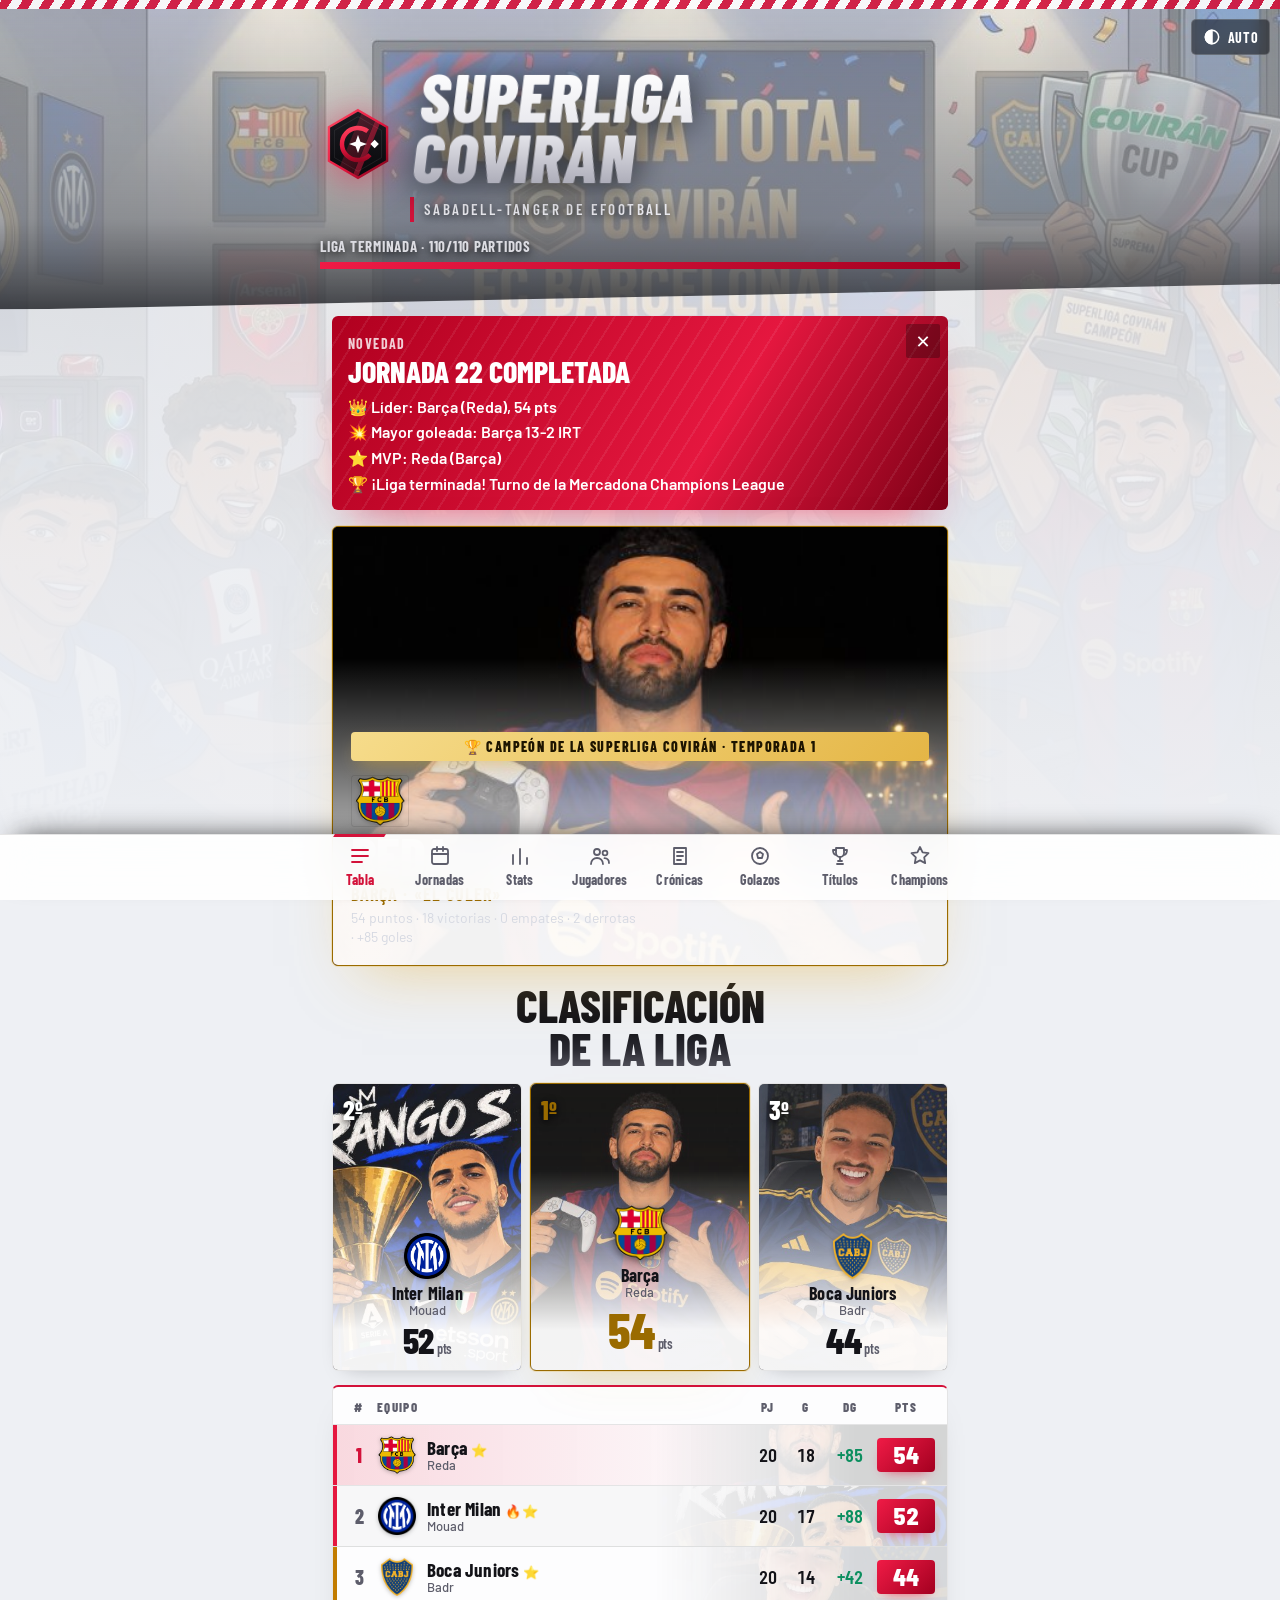
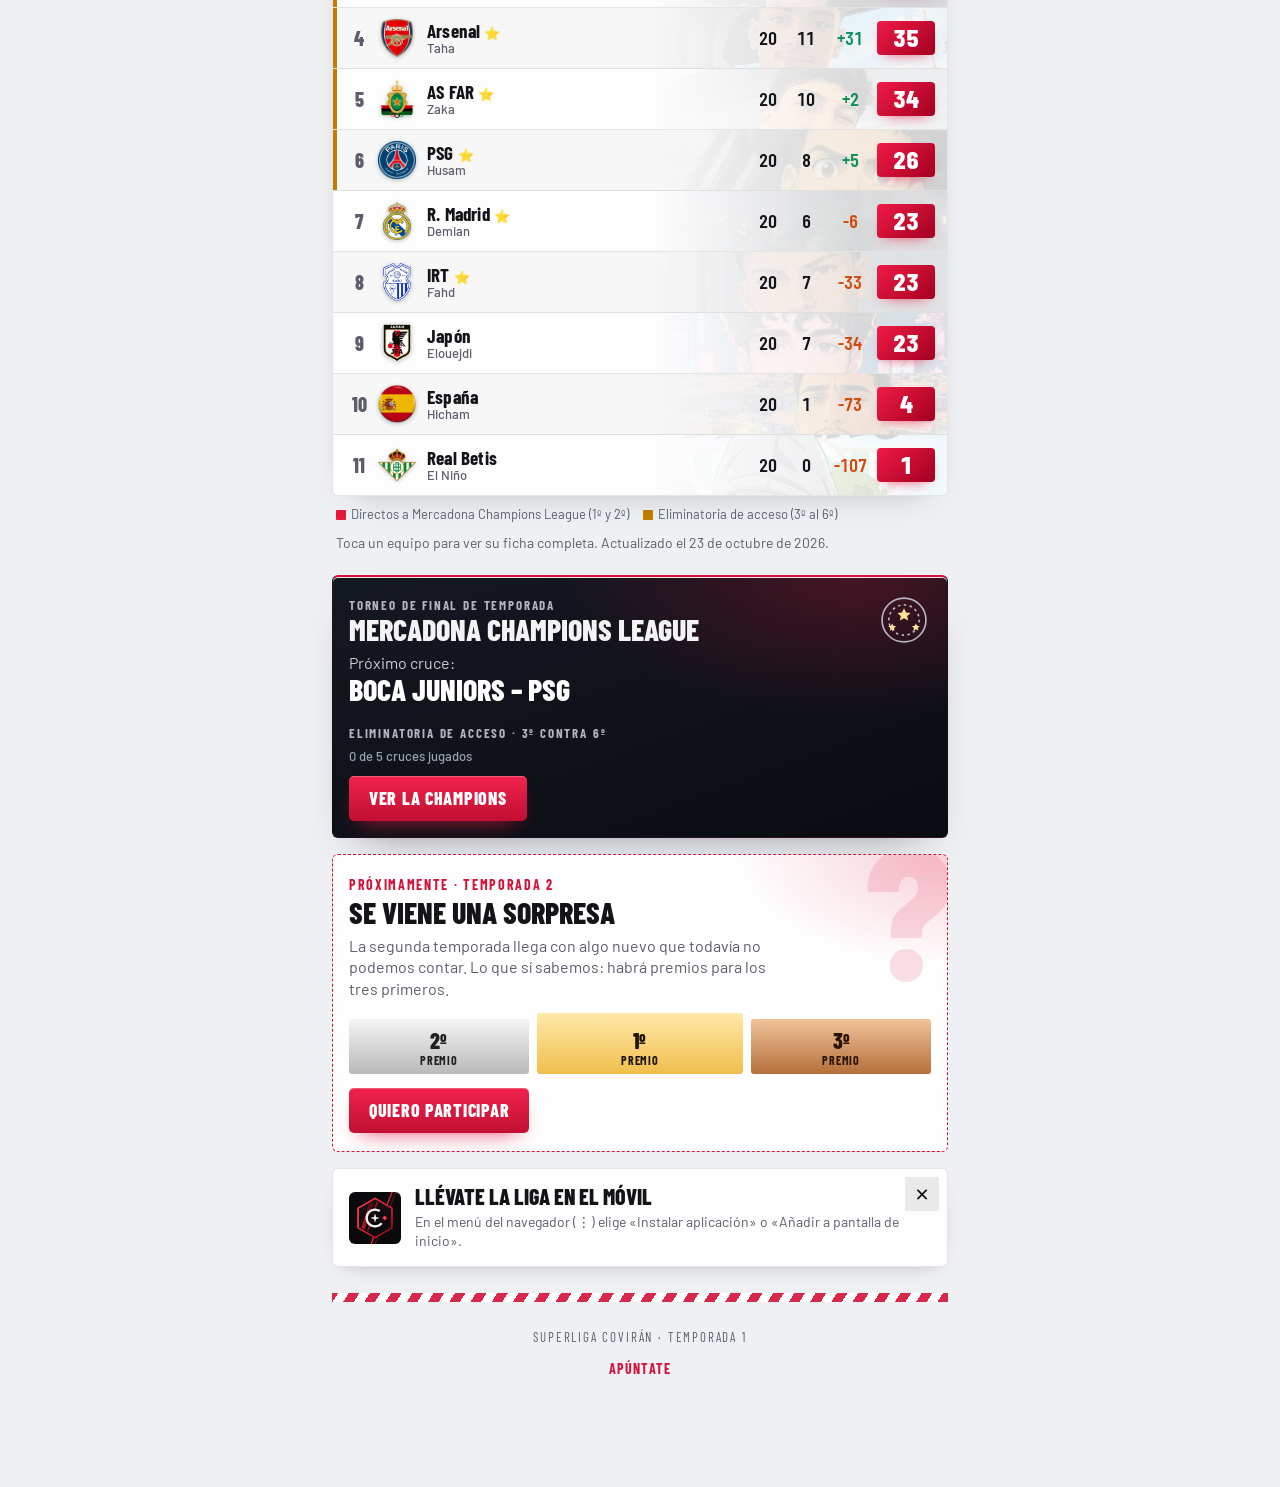
==== index.html @ 0b9c70c7 "Reda campeón de la Temporada 1 y nueva sección de la Mercadona Champions League - Tarjeta de campeón" ====
<!DOCTYPE html>
<html lang="es">
<head>
<meta charset="utf-8">
<meta name="viewport" content="width=device-width, initial-scale=1, viewport-fit=cover">
<title>Superliga Covirán · eFootball</title>
<meta name="description" content="Clasificación, jornadas, estadísticas y crónicas de la Superliga Covirán de eFootball.">
<meta property="og:type" content="website">
<meta property="og:title" content="Superliga Covirán · eFootball">
<meta property="og:description" content="Clasificación y calendario de la liga. Se actualiza tras cada jornada.">
<meta property="og:image" content="https://eldelvnoche.github.io/Coviran-SuperLeague/og.jpg">
<meta name="twitter:card" content="summary_large_image">
<meta name="theme-color" content="#07070a">
<link rel="manifest" href="manifest.json">
<meta name="mobile-web-app-capable" content="yes">
<meta name="apple-mobile-web-app-capable" content="yes">
<meta name="apple-mobile-web-app-status-bar-style" content="black-translucent">
<meta name="apple-mobile-web-app-title" content="Superliga">
<link rel="icon" type="image/png" href="favicon.png">
<link rel="apple-touch-icon" href="icon-180.png">
<link rel="preconnect" href="https://fonts.googleapis.com">
<link rel="preconnect" href="https://fonts.gstatic.com" crossorigin>
<link href="https://fonts.googleapis.com/css2?family=Barlow+Condensed:wght@500;600;700;800&family=Barlow:wght@500;600&display=swap" rel="stylesheet">
<style>
:root{color-scheme:dark light;--bg:#070a1a;--panel:#0f1433;--panel2:#161d49;--line:#252e66;--text:#f4f6ff;--mute:#98a3d4;--acc:#38e1ff;--hot:#ff5d8f;--gg:linear-gradient(135deg,#38e1ff,#6a7bff 55%,#b45cff);--h1:linear-gradient(180deg,#ffffff,#bff3ff 45%,#7aa8ff);--trophy:#ffd23f;--trophy-g:linear-gradient(135deg,#fff09a,#ffd23f 50%,#ff9d2e);--win:#3df2a8;--loss:#ff5a6e;--on-acc:#04112a;--stripe:rgba(56,225,255,.045);--glow:rgba(56,225,255,.28);--tint:rgba(56,225,255,.05);--tint2:rgba(56,225,255,.1);--ucl:#a07bff;--po:#ffb02e;--shadow:#03050f;--pat:url("data:image/svg+xml;utf8,<svg xmlns='http://www.w3.org/2000/svg' width='36' height='36'><rect width='36' height='36' fill='%23090d26'/><path d='M18 3L33 18L18 33L3 18Z' fill='none' stroke='%2338e1ff' stroke-width='2.5'/><path d='M18 11L25 18L18 25L11 18Z' fill='%23ff5d8f'/><path d='M0 0H9L0 9ZM36 0H27L36 9ZM0 36H9L0 27ZM36 36H27L36 27Z' fill='%23a07bff'/></svg>")}
@media (prefers-color-scheme:light){:root{--bg:#eef1ff;--panel:#ffffff;--panel2:#e6eaff;--line:#cbd3f5;--text:#0c1236;--mute:#5a6499;--acc:#4a3dff;--hot:#e0236a;--gg:linear-gradient(135deg,#0f8ee6,#4a3dff 60%,#8a3dff);--h1:linear-gradient(180deg,#2b3bff,#4a3dff 55%,#8a3dff);--trophy:#a86400;--trophy-g:linear-gradient(135deg,#e39a00,#b35a00);--win:#0e9f6e;--loss:#d62c4a;--on-acc:#ffffff;--stripe:rgba(74,61,255,.05);--glow:rgba(74,61,255,.22);--tint:rgba(74,61,255,.05);--tint2:rgba(74,61,255,.09);--ucl:#6a4dff;--po:#c77700;--shadow:#c3cbf0;--pat:url("data:image/svg+xml;utf8,<svg xmlns='http://www.w3.org/2000/svg' width='36' height='36'><rect width='36' height='36' fill='%23e3e8ff'/><path d='M18 3L33 18L18 33L3 18Z' fill='none' stroke='%234a3dff' stroke-width='2.5'/><path d='M18 11L25 18L18 25L11 18Z' fill='%23ff5d8f'/><path d='M0 0H9L0 9ZM36 0H27L36 9ZM0 36H9L0 27ZM36 36H27L36 27Z' fill='%2338b6ff'/></svg>")}}
*{box-sizing:border-box;-webkit-tap-highlight-color:transparent}
body{margin:0;background:var(--bg);color:var(--text);font-family:"Barlow","Segoe UI",system-ui,sans-serif;font-size:16px;line-height:1.35;background-image:repeating-linear-gradient(100deg,transparent 0 44px,var(--stripe) 44px 88px);background-attachment:fixed}
.hd,h1,h2,.nm,.pt,.n,.sb,.pn,nav button,.jt,.chips button,.ps,.pnm,.po h3,.gl h3,.rk,.big,.hdr,.jh,.vt,.sec-h,.cond{font-family:"Barlow Condensed","Arial Narrow",system-ui,sans-serif}
button{font:inherit;color:inherit}
.band{height:30px;background:var(--pat) repeat-x;background-size:30px 30px;border-bottom:2px solid var(--acc)}
.band.bt{border-bottom:0;border-top:2px solid var(--acc);margin-top:26px}
header{padding:22px 16px 18px;border-bottom:1px solid var(--line);background:radial-gradient(500px 200px at 20% 0%,var(--glow),transparent 70%)}
header>div{max-width:640px;margin:0 auto;display:flex;align-items:center;gap:14px}header>div>div{min-width:0;flex:1}
.logo{width:76px;height:76px;flex:none;filter:drop-shadow(0 6px 22px var(--glow))}
h1{margin:0;font-size:clamp(34px,11vw,68px);line-height:.88;font-weight:800;text-transform:uppercase;letter-spacing:-.005em;background:var(--h1);-webkit-background-clip:text;background-clip:text;color:transparent;display:inline-block}
header p{display:inline-block;margin:10px 0 0;background:var(--gg);color:var(--on-acc);font-weight:700;font-size:clamp(12px,3.4vw,15px);letter-spacing:.06em;text-transform:uppercase;padding:3px 10px;border-radius:8px;font-family:"Barlow Condensed",sans-serif}
.prog{max-width:640px;margin:14px auto 0;display:flex;flex-wrap:wrap;align-items:center;gap:6px 10px;font-family:"Barlow Condensed",sans-serif;font-weight:700;color:var(--mute);font-size:15px;text-transform:uppercase;letter-spacing:.05em}
.prog .bar{flex:1 1 100%;margin-top:0}
main{max-width:640px;margin:0 auto;padding:18px 12px 110px}
.vt{margin:6px 0 14px;text-align:center;font-weight:800;font-size:clamp(34px,10vw,46px);line-height:.92;text-transform:uppercase;color:var(--text)}
.vt b{display:block;background:var(--h1);-webkit-background-clip:text;background-clip:text;color:transparent;font-weight:800}
.sec-h{display:flex;align-items:center;gap:10px;margin:26px 4px 10px;font-weight:800;font-size:23px;line-height:1;text-transform:uppercase;letter-spacing:.03em}
.sec-h::after{content:"";flex:1;height:2px;border-radius:2px;background:linear-gradient(90deg,var(--acc),transparent)}
.sec-h small{color:var(--mute);font-size:14px;font-weight:600;letter-spacing:.05em}
.err{color:var(--loss);margin:0 0 12px}
.card{background:var(--panel);border:2px solid var(--acc);border-radius:18px;overflow:hidden;box-shadow:0 14px 40px -18px var(--glow)}
.card.soft{border-color:var(--line)}
.lg{width:54px;height:34px;object-fit:cover;border-radius:8px;border:2px solid var(--acc);flex:none;display:block;background:#fff}
.lg.sm{width:40px;height:26px;border-radius:6px}
.lg.xs{width:30px;height:20px;border-radius:5px;border-width:1px}
.lg.xl{width:104px;height:67px;border-radius:12px}
.nm{font-weight:700;display:block;font-size:19px;line-height:1.05}
.tt{display:block;color:var(--mute);font-size:13px;line-height:1.15;font-weight:500}
.cta{display:inline-block;border:0;border-radius:10px;padding:9px 16px;background:var(--gg);color:var(--on-acc);font-weight:800;font-family:"Barlow Condensed",sans-serif;font-size:18px;text-transform:uppercase;letter-spacing:.04em;text-decoration:none;cursor:pointer}
.x{position:absolute;top:8px;right:8px;width:34px;height:34px;border-radius:50%;border:0;background:rgba(0,0,0,.14);color:inherit;font-size:18px;line-height:1;cursor:pointer}
:focus-visible{outline:3px solid var(--acc);outline-offset:2px}
/* aviso */
.aviso{position:relative;margin:0 0 16px;padding:16px 48px 16px 16px;border-radius:18px;background:var(--gg);color:var(--on-acc);box-shadow:0 14px 40px -16px var(--glow)}
.aviso .k{font-family:"Barlow Condensed",sans-serif;font-weight:700;font-size:14px;text-transform:uppercase;letter-spacing:.1em;opacity:.8}
.aviso b{display:block;font-family:"Barlow Condensed",sans-serif;font-size:30px;font-weight:800;text-transform:uppercase;line-height:1;margin-top:2px}
.aviso ul{margin:10px 0 0;padding:0;list-style:none;font-weight:600}.aviso li{margin-top:4px}
/* próximos */
.nh{display:flex;justify-content:space-between;align-items:center;padding:11px 14px;background:var(--gg);color:var(--on-acc);font-family:"Barlow Condensed",sans-serif;font-weight:800;font-size:19px;text-transform:uppercase;letter-spacing:.04em}
.nh span{font-size:15px;opacity:.85}
.nx{display:grid;grid-template-columns:1fr 34px 1fr;align-items:center;gap:6px;padding:11px 12px;border-bottom:1px solid var(--line)}
.nx .tm{display:flex;align-items:center;gap:8px;min-width:0}.nx .tm.a{flex-direction:row-reverse;text-align:right}
.nx .nm{font-size:17px}.nx .tt{font-size:12px}
.vs{font-family:"Barlow Condensed",sans-serif;font-weight:800;color:var(--hot);font-size:18px;text-align:center;text-transform:uppercase}
.nf{padding:10px 14px;color:var(--mute);font-size:14px}.nf b{color:var(--text)}
/* podium */
.pod{display:grid;grid-template-columns:1fr 1.15fr 1fr;gap:8px;align-items:end;margin-bottom:14px}
.pc{background:var(--panel);border:2px solid var(--line);border-radius:16px;padding:12px 6px;text-align:center;display:flex;flex-direction:column;align-items:center;gap:4px;cursor:pointer}
.pc .lg{width:82px;height:53px;border-radius:10px}
.pc.p1{padding-top:18px;padding-bottom:16px;background:var(--panel2);border-color:var(--acc);box-shadow:0 10px 34px -6px var(--glow)}
.pc.p1 .lg{width:104px;height:67px;border-radius:12px}
.pn{color:var(--mute);font-weight:800;font-size:20px}
.p1 .pn{color:var(--acc)}
.pc .nm{font-size:18px}
.pc .big{font-weight:800;font-size:36px;line-height:1;color:var(--acc)}
.p1 .big{font-size:50px}
.pc .big small{font-size:14px;color:var(--mute);font-weight:600;margin-left:3px}
/* table */
.hdr,.main{display:grid;grid-template-columns:26px 1fr 28px 40px 42px;gap:4px;align-items:center;width:100%}
.hdr{padding:10px 12px;background:var(--gg);color:var(--on-acc);font-weight:800;font-size:16px;letter-spacing:.06em;text-transform:uppercase;text-align:center}
.hdr span:nth-child(2){text-align:left}
.row{border-bottom:1px solid var(--line)}
.row:nth-child(even){background:var(--tint)}
.row:last-child{border-bottom:0}
.row.q{box-shadow:inset 3px 0 0 #a07bff}
.main{background:none;border:0;color:inherit;font:inherit;text-align:left;padding:10px 12px;cursor:pointer}
.main:hover{background:var(--tint2)}
.row:first-child .main{box-shadow:inset 4px 0 0 var(--hot);background:linear-gradient(90deg,rgba(240,190,77,.14),transparent 70%)}
.ps{color:var(--mute);font-weight:800;text-align:center;font-size:20px}
.row:first-child .ps{color:var(--acc)}
.tc{display:flex;align-items:center;gap:10px;min-width:0}
.tn{min-width:0}
.ic{font-size:13px;margin-left:4px;letter-spacing:1px}
.n{text-align:center;font-weight:600;font-size:19px;font-variant-numeric:tabular-nums}
.n.pt{color:var(--acc);font-weight:800;font-size:26px}
.up{color:var(--win)}.dn{color:var(--loss)}
.st b{display:block;font-family:"Barlow Condensed",sans-serif;font-size:22px;font-weight:700;line-height:1}
.st span{color:var(--mute);font-size:12px}
.fm{display:flex;gap:4px;justify-content:center;align-items:center}
.fm i{width:10px;height:10px;border-radius:50%;background:var(--line)}
.fm i.w{background:var(--win)}.fm i.l{background:var(--loss)}.fm i.d{background:var(--mute)}
.hint{color:var(--mute);font-size:14px;margin:10px 4px 0}
.leg{display:flex;gap:14px;flex-wrap:wrap;color:var(--mute);font-size:13px;margin:10px 4px 0}.leg i{display:inline-block;width:10px;height:10px;border-radius:3px;margin-right:5px;vertical-align:-1px}
/* champions */
.ucl{margin-top:26px;border-radius:20px;overflow:hidden;color:#f6f2ff;background:radial-gradient(420px 200px at 85% 0%,rgba(160,123,255,.35),transparent 70%),linear-gradient(160deg,#1c1458,#0a0726);border:2px solid #a07bff;box-shadow:0 18px 44px -20px rgba(160,123,255,.6)}
.ucl .uh{padding:16px 16px 6px;position:relative}
.ucl .uh span{font-family:"Barlow Condensed",sans-serif;font-weight:700;font-size:14px;letter-spacing:.14em;text-transform:uppercase;color:#cdbcff}
.ucl .uh b{display:block;font-family:"Barlow Condensed",sans-serif;font-weight:800;font-size:clamp(28px,8.4vw,38px);line-height:.95;text-transform:uppercase}
.ucl .uh p{margin:8px 0 0;color:#d9cdff;font-size:14px}
.ucl .stars{position:absolute;right:14px;top:14px;width:56px;height:56px;opacity:.9}
.br{padding:10px 14px 16px;display:grid;gap:8px}
.bl{font-family:"Barlow Condensed",sans-serif;font-weight:700;font-size:13px;letter-spacing:.12em;text-transform:uppercase;color:#cdbcff;margin:4px 2px -2px}
.bm{display:grid;grid-template-columns:1fr 56px 1fr;align-items:center;gap:6px;background:rgba(255,255,255,.07);border:1px solid rgba(205,188,255,.18);border-radius:12px;padding:8px 10px}
.bm .t{display:flex;align-items:center;gap:7px;min-width:0;font-weight:700;font-family:"Barlow Condensed",sans-serif;font-size:17px;line-height:1.05}
.bm .t.a{flex-direction:row-reverse;text-align:right}
.bm .t em{font-style:normal;color:#cdbcff;font-size:13px;display:block;font-weight:600}
.bm .t.lose{opacity:.5}
.bm .g{text-align:center;font-family:"Barlow Condensed",sans-serif;font-weight:800;font-size:22px;color:#fff}
.bm .g small{display:block;font-size:11px;color:#cdbcff;font-weight:600}
.bm .lg{border-color:#cdbcff;width:38px;height:25px;border-radius:6px}
.tbd{width:38px;height:25px;border-radius:6px;border:1px dashed #cdbcff;display:flex;align-items:center;justify-content:center;font-size:13px;color:#cdbcff;flex:none}
.champ{margin:2px 0 0;padding:12px;border-radius:12px;background:var(--trophy-g);color:#1d1400;display:flex;align-items:center;gap:10px;font-family:"Barlow Condensed",sans-serif;font-weight:800;font-size:20px;text-transform:uppercase}
/* temporada 2 */
.s2{position:relative;overflow:hidden;margin-top:16px;padding:18px 16px;border:2px dashed var(--acc);border-radius:20px;background:radial-gradient(300px 160px at 100% 0%,var(--glow),transparent 70%),var(--panel)}
.s2 .q{position:absolute;right:-6px;top:-44px;font-family:"Barlow Condensed",sans-serif;font-size:190px;font-weight:800;line-height:1;color:var(--acc);opacity:.13;pointer-events:none}
.s2 .k{font-family:"Barlow Condensed",sans-serif;font-weight:700;color:var(--hot);font-size:14px;letter-spacing:.12em;text-transform:uppercase}
.s2 b{display:block;font-family:"Barlow Condensed",sans-serif;font-weight:800;font-size:30px;line-height:1;text-transform:uppercase;margin-top:2px}
.s2 p{margin:8px 0 0;color:var(--mute);max-width:440px}
.prz{display:grid;grid-template-columns:1fr 1.15fr 1fr;gap:8px;margin-top:14px;align-items:end}
.prz span{text-align:center;border-radius:12px;padding:10px 4px 8px;font-family:"Barlow Condensed",sans-serif;font-weight:800;font-size:22px;line-height:1}
.prz small{display:block;font-size:12px;font-weight:700;letter-spacing:.06em;text-transform:uppercase;margin-top:3px}
.m1{background:linear-gradient(#ffe9a8,#f0be4d);color:#1d1400;padding-top:16px!important}.m2{background:linear-gradient(#f4f4f4,#b9b9b9);color:#202020}.m3{background:linear-gradient(#f2c29a,#b4703a);color:#2a1300}
/* install */
.ins{position:relative;margin-top:16px;padding:16px 48px 16px 16px;border:2px solid var(--line);border-radius:18px;background:var(--panel);display:flex;gap:14px;align-items:center}
.ins img{width:52px;height:52px;border-radius:14px;flex:none;background:#070a1a}
.ins b{display:block;font-family:"Barlow Condensed",sans-serif;font-size:22px;font-weight:800;text-transform:uppercase;line-height:1}
.ins p{margin:6px 0 0;color:var(--mute);font-size:14px}
.ins .cta{margin-top:10px;font-size:16px;padding:7px 14px}
/* calendar */
.chips{display:flex;gap:6px;overflow-x:auto;padding:2px 0 12px;scrollbar-width:none}
.chips::-webkit-scrollbar{display:none}
.chips button{flex:0 0 auto;min-width:46px;background:var(--panel);color:var(--text);border:2px solid var(--line);border-radius:12px;padding:7px 10px;font-weight:800;font-size:20px;cursor:pointer;position:relative}
.chips button[aria-pressed="true"]{background:var(--gg);color:var(--on-acc);border-color:var(--acc)}
.chips button.done::after{content:"";position:absolute;top:5px;right:5px;width:6px;height:6px;border-radius:50%;background:var(--win)}
.chips.sm button{font-size:16px;padding:6px 11px;min-width:0;white-space:nowrap}
.lead{display:flex;justify-content:space-between;align-items:baseline;margin:2px 4px 10px}
.jt{font-size:32px;font-weight:800;line-height:1;text-transform:uppercase}
.lead span{color:var(--hot);font-weight:700;font-family:"Barlow Condensed",sans-serif;font-size:18px;text-transform:uppercase;letter-spacing:.06em}.lead .jt{color:var(--text);font-size:32px;letter-spacing:0}
.mc{display:grid;grid-template-columns:1fr 92px 1fr;gap:6px;align-items:center;padding:14px 10px;border:0;border-bottom:1px solid var(--line);width:100%;background:none;text-align:center}
button.mc{cursor:pointer}button.mc:hover{background:var(--tint2)}
.mc:nth-child(even){background:var(--tint)}
.mc .tm{display:flex;flex-direction:column;align-items:center;gap:3px;text-align:center}
.mc .lg{width:80px;height:52px;border-radius:10px}
.sb{display:flex;flex-direction:column;align-items:center;gap:4px}
.sb .sc{display:flex;justify-content:center;align-items:center;gap:6px;font-size:40px;font-weight:800;color:var(--acc);line-height:1}
.sb i{font-style:normal;color:var(--mute);font-size:26px}
.sb em{font-style:normal;color:var(--mute);font-size:22px;font-weight:700;text-transform:uppercase}
.sb small{font-size:12px;font-weight:700;letter-spacing:.06em;text-transform:uppercase;color:var(--hot)}
.mc.w1 .tm.a,.mc.w2 .tm.h{opacity:.55}
.rest{padding:12px 14px;color:var(--mute)}
.rest b{color:var(--text)}
.mvp{padding:12px 14px;background:var(--panel2);border-top:1px solid var(--line);display:flex;align-items:center;gap:10px}
.mvp b{font-family:"Barlow Condensed",sans-serif;font-size:18px}
.empty{padding:18px 14px;color:var(--mute)}
/* stats */
.rec{display:grid;grid-template-columns:1fr 1fr;gap:8px}
.rc{background:var(--panel);border:2px solid var(--line);border-radius:14px;padding:12px;min-width:0}
.rc>span{display:block;color:var(--mute);font-size:13px;text-transform:uppercase;letter-spacing:.06em;font-family:"Barlow Condensed",sans-serif;font-weight:700}
.rc>b{display:block;font-family:"Barlow Condensed",sans-serif;font-size:32px;color:var(--acc);line-height:1.05;font-weight:800}
.rc>i{font-style:normal;display:flex;align-items:center;gap:6px;margin-top:6px;font-size:14px;line-height:1.15}
.rc.wide{grid-column:1/-1}
.it{display:grid;grid-template-columns:22px 40px minmax(0,1fr) 62px;gap:8px;align-items:center;padding:9px 12px;border-bottom:1px solid var(--line);width:100%;background:none;border-left:0;border-right:0;border-top:0;text-align:left;cursor:pointer}
.it:last-child{border-bottom:0}
.it .ps{font-size:18px}
.it .nm{font-size:17px;white-space:nowrap;overflow:hidden;text-overflow:ellipsis}
.it .v{font-family:"Barlow Condensed",sans-serif;font-weight:800;font-size:22px;color:var(--acc);text-align:right}
.bar{height:7px;border-radius:5px;background:var(--line);overflow:hidden;margin-top:4px}.bar i{display:block;height:100%;background:var(--gg);border-radius:5px}
.bgs{display:grid;grid-template-columns:1fr 1fr;gap:8px}
.bc{background:var(--panel);border:2px solid var(--line);border-radius:14px;padding:12px;display:flex;flex-direction:column;gap:6px}
.bc .e{font-size:28px;line-height:1}
.bc b{font-family:"Barlow Condensed",sans-serif;font-size:21px;font-weight:800;text-transform:uppercase;line-height:1}
.bc p{margin:0;color:var(--mute);font-size:13px}
.who{display:flex;flex-wrap:wrap;gap:6px}
.who button{display:flex;align-items:center;gap:6px;border:0;background:none;padding:0;cursor:pointer;font-weight:600;font-size:14px}
.bdg{display:inline-flex;align-items:center;gap:5px;padding:4px 10px;border-radius:999px;border:1px solid var(--acc);background:var(--panel2);font-size:13px;font-weight:600;margin:6px 6px 0 0;white-space:nowrap}
.note{color:var(--mute);font-size:13px;margin:8px 4px 0}
/* players and posts */
.pj{padding:16px 14px;border-bottom:1px solid var(--line)}.pj:last-child{border-bottom:0}
.pjh{display:flex;align-items:center;gap:14px}
.av{width:76px;height:76px;border-radius:50%;object-fit:cover;object-position:center 22%;border:3px solid var(--acc);flex:none;display:block;background:var(--panel2)}
.avc{display:flex;align-items:center;justify-content:center}
.pi{min-width:0;flex:1}
.pnm{display:block;font-weight:800;font-size:32px;line-height:1;text-transform:uppercase}
.pi .tc{margin-top:6px}
.rk{font-weight:800;font-size:24px;color:var(--on-acc);background:var(--gg);border-radius:10px;padding:1px 12px}
.bio{margin:12px 0 0}.bio.no{color:var(--mute)}
.sg{display:grid;grid-template-columns:repeat(6,1fr);gap:4px;margin-top:14px;text-align:center}
.sg.s7{grid-template-columns:repeat(7,1fr)}
.pj .fm{justify-content:flex-start;margin-top:12px}
.lnk{display:inline-block;margin-top:12px;background:none;border:2px solid var(--acc);border-radius:10px;padding:6px 12px;color:var(--acc);font-family:"Barlow Condensed",sans-serif;font-weight:800;font-size:16px;text-transform:uppercase;letter-spacing:.04em;cursor:pointer;text-decoration:none}
.po,.gl{padding:16px 14px;border-bottom:1px solid var(--line)}.po:last-child,.gl:last-child{border-bottom:0}
.po .mt,.gl .mt{color:var(--hot);font-weight:700;font-size:15px;text-transform:uppercase;letter-spacing:.06em;font-family:"Barlow Condensed",sans-serif}
.po h3,.gl h3{margin:4px 0 8px;font-size:32px;line-height:1;font-weight:800;text-transform:uppercase}
.pf{display:block;width:100%;height:auto;max-height:520px;object-fit:contain;background:var(--panel2);border-radius:12px;border:2px solid var(--line);margin:0 0 12px}
.po p{margin:0 0 10px}.po p:last-child{margin:0}
.gl .by{display:flex;align-items:center;gap:8px;font-weight:600}
.gl video,.gl iframe{display:block;width:100%;aspect-ratio:16/9;border:0;border-radius:12px;background:#000;margin-top:12px}
.gl p{margin:10px 0 0}
.gempty{padding:22px 16px;text-align:center;color:var(--mute)}
.gempty b{display:block;font-family:"Barlow Condensed",sans-serif;font-size:26px;color:var(--text);text-transform:uppercase;margin-bottom:4px}
.ft{text-align:center;color:var(--mute);font-size:13px;letter-spacing:.14em;text-transform:uppercase;font-family:"Barlow Condensed",sans-serif;padding:14px 0 0}
/* sheet */
dialog.sh{border:0;padding:0;margin:auto auto 0;width:100%;max-width:640px;max-height:92vh;max-height:92dvh;overflow:auto;background:var(--bg);color:var(--text);border-radius:22px 22px 0 0;border-top:3px solid var(--acc);box-shadow:0 -20px 60px rgba(0,0,0,.5);overscroll-behavior:contain}
dialog.sh::backdrop{background:rgba(0,0,0,.62)}
@media (min-width:700px){dialog.sh{margin:auto;border-radius:22px;border:2px solid var(--acc)}}
.shb{padding:14px 14px calc(28px + env(safe-area-inset-bottom,0px))}
.shbar{position:sticky;top:0;z-index:2;display:flex;justify-content:space-between;align-items:center;padding:10px 12px;background:var(--bg);border-bottom:1px solid var(--line)}
.shbar button{border:0;background:var(--panel2);border-radius:10px;padding:6px 12px;font-weight:700;cursor:pointer;font-family:"Barlow Condensed",sans-serif;font-size:17px;text-transform:uppercase}
.shbar button[hidden]{display:none}
.fh{display:flex;align-items:center;gap:14px;padding:6px 2px 4px}
.fh .pi{flex:1}
.fbox{background:var(--panel);border:2px solid var(--line);border-radius:14px;padding:12px;margin-top:12px}
.fbox h4{margin:0 0 8px;font-family:"Barlow Condensed",sans-serif;font-size:19px;font-weight:800;text-transform:uppercase;letter-spacing:.03em;color:var(--acc)}
.fbox .sg{margin-top:0}
.hl{display:grid;grid-template-columns:30px minmax(0,1fr) 54px 24px;gap:8px;align-items:center;padding:8px 2px;border-bottom:1px solid var(--line);width:100%;background:none;border-left:0;border-right:0;border-top:0;text-align:left}
button.hl{cursor:pointer}
.hl:last-child{border-bottom:0}
.hl .j{font-family:"Barlow Condensed",sans-serif;font-weight:700;color:var(--mute);font-size:15px}
.hl .o{display:flex;align-items:center;gap:8px;min-width:0}.hl .o span{white-space:nowrap;overflow:hidden;text-overflow:ellipsis}
.hl .s{font-family:"Barlow Condensed",sans-serif;font-weight:800;font-size:21px;text-align:center}
.wl{width:22px;height:22px;border-radius:6px;font-size:12px;font-weight:800;display:flex;align-items:center;justify-content:center;color:#04112a;font-family:"Barlow Condensed",sans-serif}
.wl.w{background:var(--win)}.wl.l{background:var(--loss)}.wl.d{background:var(--mute)}.wl.p{background:var(--line);color:var(--mute)}
.h2{display:grid;grid-template-columns:minmax(0,1fr) auto;gap:8px;align-items:center;padding:8px 2px;border-bottom:1px solid var(--line)}
.h2:last-child{border-bottom:0}
.h2 .o{display:flex;align-items:center;gap:8px;min-width:0}
.h2 .r{display:flex;gap:6px;font-family:"Barlow Condensed",sans-serif;font-weight:700;font-size:16px}
.h2 .r span{background:var(--panel2);border-radius:8px;padding:2px 8px;white-space:nowrap}
.h2 .r span.w{color:var(--win)}.h2 .r span.l{color:var(--loss)}.h2 .r span.p{color:var(--mute)}
.av2{display:grid;grid-template-columns:repeat(4,1fr);gap:6px;text-align:center}
.mh{display:grid;grid-template-columns:1fr auto 1fr;align-items:center;gap:8px;text-align:center;padding:4px 0 10px}
.mh .tm{display:flex;flex-direction:column;align-items:center;gap:4px;cursor:pointer;background:none;border:0;padding:0}
.mh .sc{font-family:"Barlow Condensed",sans-serif;font-weight:800;font-size:54px;line-height:1;color:var(--acc)}
.mh .sc i{font-style:normal;color:var(--mute);font-size:34px;margin:0 4px}
.mj{text-align:center;font-family:"Barlow Condensed",sans-serif;font-weight:700;color:var(--hot);letter-spacing:.08em;text-transform:uppercase;font-size:15px}
.ms{padding:9px 2px;border-bottom:1px solid var(--line)}
.ms:last-child{border-bottom:0}
.ms .l3{display:grid;grid-template-columns:64px 1fr 64px;text-align:center;align-items:center;font-family:"Barlow Condensed",sans-serif;font-size:22px;font-weight:700;line-height:1}
.ms .l3 span{color:var(--mute);font-size:15px;text-transform:uppercase;letter-spacing:.05em;font-weight:600}
.ms .l3 b.hi{color:var(--acc)}
.sbar{display:grid;grid-template-columns:1fr 1fr;gap:4px;margin-top:6px}
.sbar div{height:6px;border-radius:4px;background:var(--panel2);display:flex;overflow:hidden}
.sbar div:first-child{justify-content:flex-end}
.sbar i{display:block;height:100%;background:var(--line);border-radius:4px}
.sbar i.on{background:var(--gg)}
/* nav */
nav{position:fixed;left:0;right:0;bottom:0;z-index:5;display:flex;justify-content:center;background:var(--panel);border-top:2px solid var(--acc);padding-bottom:env(safe-area-inset-bottom,0px)}
nav div{display:flex;width:100%;max-width:640px}
nav button{flex:1;min-width:0;white-space:nowrap;background:none;border:0;color:var(--mute);padding:9px 1px 10px;cursor:pointer;display:flex;flex-direction:column;align-items:center;gap:3px;font-weight:700;font-size:14px;letter-spacing:.02em;position:relative}
@media (max-width:440px){nav button{font-size:12.5px;gap:2px}}
nav svg{width:24px;height:24px;stroke:currentColor;fill:none;stroke-width:1.8;stroke-linecap:round;stroke-linejoin:round}
nav button[aria-selected="true"]{color:var(--acc)}
nav button[aria-selected="true"]::before{content:"";position:absolute;top:-2px;left:22%;right:22%;height:3px;border-radius:0 0 3px 3px;background:var(--gg)}
@media (min-width:480px){.hdr,.main{grid-template-columns:26px 1fr 30px 44px 46px}}
@media (max-width:370px){.rec,.bgs{grid-template-columns:1fr}.mc .lg{width:64px;height:42px}}
@media (prefers-reduced-motion:no-preference){.pod,.aviso{animation:up .5s ease both}@keyframes up{from{opacity:0;transform:translateY(10px)}to{opacity:1;transform:none}}}

/* ===== estilo v2: fondo con foto, cristal y tabla destacada ===== */
:root{--glass:rgba(10,14,40,.78)}
@media (prefers-color-scheme:light){:root{--glass:rgba(255,255,255,.86)}}
body::before{content:"";position:fixed;inset:0;z-index:-1;background:linear-gradient(rgba(7,10,26,.82),rgba(7,10,26,.94)),url(fondo.jpg) center 30%/cover no-repeat}
@media (prefers-color-scheme:light){body::before{background:linear-gradient(rgba(238,241,255,.90),rgba(238,241,255,.96)),url(fondo.jpg) center 30%/cover no-repeat}}
header{padding:150px 16px 18px;background:linear-gradient(180deg,rgba(7,10,26,.1) 0%,rgba(7,10,26,.5) 55%,rgba(7,10,26,.97) 100%),url(fondo.jpg) center 22%/cover no-repeat;border-bottom:2px solid var(--acc)}
header h1{background:linear-gradient(180deg,#ffffff,#bff3ff 45%,#5fc8ff);-webkit-background-clip:text;background-clip:text;color:transparent;filter:drop-shadow(0 3px 14px rgba(0,0,0,.6))}
header .prog{color:#dfe6ff}
.card,.pc,.rc,.bc,.ins,.fbox{background:var(--glass);-webkit-backdrop-filter:blur(10px);backdrop-filter:blur(10px)}
.pc.p1{background:linear-gradient(180deg,rgba(255,210,63,.16),var(--glass))}
.hdr,.main{grid-template-columns:24px 1fr 26px 26px 38px 48px}
.hdr{background:none;color:var(--mute);font-size:13px;letter-spacing:.1em;padding:12px 12px 8px;border-bottom:1px solid var(--line)}
.n.pt{background:var(--gg);color:var(--on-acc);border-radius:9px;padding:3px 0;font-size:25px;line-height:1.1}
.main .lg{width:46px;height:30px;border-radius:7px}
.row:nth-child(even){background:var(--tint)}
@media (min-width:480px){.hdr,.main{grid-template-columns:28px 1fr 34px 34px 46px 58px}}
@media (max-width:370px){.hdr,.main{grid-template-columns:20px 1fr 22px 22px 34px 42px}.main .lg{width:38px;height:25px}}

/* ===== estilo v3: noche de estadio con los colores de los dibujos ===== */
:root{--ucl-t:#cdbcff}
.card{border:2px solid var(--acc);box-shadow:0 5px 0 var(--shadow),0 20px 44px -22px var(--glow)}
.card.soft{border-color:var(--line);box-shadow:0 4px 0 var(--shadow)}
.rc,.bc,.fbox,.pc,.ins{box-shadow:0 3px 0 var(--shadow)}
nav{background:var(--glass);-webkit-backdrop-filter:blur(14px);backdrop-filter:blur(14px)}
.chips button[aria-pressed="true"],.cta{box-shadow:0 3px 0 var(--shadow)}
.row.q{box-shadow:inset 4px 0 0 var(--ucl)}
.row.qp{box-shadow:inset 4px 0 0 var(--po)}
.row:first-child .main{box-shadow:none;background:linear-gradient(90deg,var(--tint2),transparent 70%)}
.row:first-child .ps{color:var(--trophy)}
.pc.p1{border-color:var(--trophy);box-shadow:0 10px 34px -8px rgba(255,210,63,.32),0 4px 0 var(--shadow)}
.p1 .pn,.pc.p1 .big{color:var(--trophy)}
.n.pt{box-shadow:0 2px 0 var(--shadow)}
.leg{gap:6px 14px}
/* champions */
.ucl{border-color:var(--ucl);box-shadow:0 5px 0 var(--shadow),0 18px 44px -20px rgba(160,123,255,.65)}
.ucl .uh p{line-height:1.3}
.bl{margin-top:8px}
.dq{display:grid;grid-template-columns:1fr 1fr;gap:8px}
.dq button{display:flex;align-items:center;gap:8px;min-width:0;text-align:left;cursor:pointer;background:rgba(255,255,255,.07);border:1px solid rgba(205,188,255,.2);border-radius:12px;padding:8px 10px;color:inherit;font-family:"Barlow Condensed",sans-serif;font-weight:700;font-size:17px;line-height:1.05}
.dq button .lg{width:38px;height:25px;border-radius:6px;border-color:#cdbcff}
.dq em{font-style:normal;color:#cdbcff;font-size:13px;display:block;font-weight:600}
/* premio condis */
.cd{border-radius:20px;overflow:hidden;margin:0 0 16px;border:2px solid var(--trophy);background:radial-gradient(380px 180px at 90% 0%,rgba(255,210,63,.22),transparent 70%),var(--glass);-webkit-backdrop-filter:blur(10px);backdrop-filter:blur(10px);box-shadow:0 5px 0 var(--shadow),0 18px 44px -22px rgba(255,210,63,.5)}
.cdh{position:relative;padding:16px 84px 12px 16px}
.cdh span{font-family:"Barlow Condensed",sans-serif;font-weight:700;font-size:14px;letter-spacing:.14em;text-transform:uppercase;color:var(--trophy)}
.cdh b{display:block;font-family:"Barlow Condensed",sans-serif;font-weight:800;font-size:clamp(34px,10vw,46px);line-height:.92;text-transform:uppercase;background:var(--trophy-g);-webkit-background-clip:text;background-clip:text;color:transparent}
.cdh .cup{position:absolute;right:14px;top:10px;width:60px;height:60px}
.cdp{margin:0;padding:0 16px 16px;color:var(--mute)}
.cdw{margin:0 12px 12px;padding:14px;border-radius:14px;background:var(--panel2);border:1px solid var(--line)}
.cdw .cdk{font-family:"Barlow Condensed",sans-serif;font-weight:800;font-size:15px;letter-spacing:.1em;text-transform:uppercase;color:var(--trophy)}
.cdw h3{margin:4px 0 8px;font-family:"Barlow Condensed",sans-serif;font-size:30px;line-height:1;font-weight:800;text-transform:uppercase}
.cdw .by{display:flex;align-items:center;gap:8px;font-weight:600}
.cdw video,.cdw iframe{display:block;width:100%;aspect-ratio:16/9;border:0;border-radius:12px;background:#000;margin-top:12px}
.cdw p{margin:10px 0 0}
.cd .cdl{margin:0 16px 8px;color:var(--mute)}
.cdn{display:grid;gap:8px;padding:0 12px 14px}
.cdn button{display:flex;align-items:center;gap:10px;text-align:left;cursor:pointer;background:var(--panel2);border:1px solid var(--line);border-radius:12px;padding:8px 10px;color:inherit;min-width:0}
.cdn button b{display:block;font-family:"Barlow Condensed",sans-serif;font-size:19px;line-height:1.05;font-weight:800}
.cdn button em{font-style:normal;color:var(--mute);font-size:13px}
.bdg.cdt{border-color:var(--trophy);color:var(--trophy);background:rgba(255,210,63,.1)}

/* ===== estilo v4: acero y rojo (negro, carmesi, formas geometricas en diagonal) ===== */
:root{color-scheme:dark;--bg:#07070a;--panel:#111115;--panel2:#18181e;--line:#2b2b33;--text:#f3f3f5;--mute:#a1a1ac;--acc:#e5173f;--hot:#ff4a63;--gg:linear-gradient(135deg,#f01b46,#a30020);--h1:linear-gradient(180deg,#ffffff,#e6e6ec 55%,#a9a9b5);--trophy:#e3b341;--trophy-g:linear-gradient(135deg,#f6dc8b,#e3b341 55%,#b3801c);--win:#37d58a;--loss:#ff7a2f;--on-acc:#ffffff;--stripe:transparent;--glow:rgba(229,23,63,.32);--tint:rgba(255,255,255,.022);--tint2:rgba(229,23,63,.1);--ucl:#e5173f;--po:#e3a02f;--shadow:#000;--glass:rgba(14,14,18,.84)}
@media (prefers-color-scheme:light){:root{color-scheme:dark;--bg:#07070a;--panel:#111115;--panel2:#18181e;--line:#2b2b33;--text:#f3f3f5;--mute:#a1a1ac;--acc:#e5173f;--hot:#ff4a63;--gg:linear-gradient(135deg,#f01b46,#a30020);--h1:linear-gradient(180deg,#ffffff,#e6e6ec 55%,#a9a9b5);--trophy:#e3b341;--trophy-g:linear-gradient(135deg,#f6dc8b,#e3b341 55%,#b3801c);--win:#37d58a;--loss:#ff7a2f;--on-acc:#ffffff;--stripe:transparent;--glow:rgba(229,23,63,.32);--tint:rgba(255,255,255,.022);--tint2:rgba(229,23,63,.1);--ucl:#e5173f;--po:#e3a02f;--shadow:#000;--glass:rgba(14,14,18,.84)}}
body{background:#07070a;background-image:none}
body::before{background:url("data:image/svg+xml;utf8,%3Csvg xmlns='http://www.w3.org/2000/svg' viewBox='0 0 1000 1600' preserveAspectRatio='xMidYMid slice'%3E %3Cdefs%3E %3ClinearGradient id='c' x1='0' y1='0' x2='1' y2='0'%3E%3Cstop offset='0' stop-color='#ff0a45'/%3E%3Cstop offset='1' stop-color='#000'/%3E%3C/linearGradient%3E %3ClinearGradient id='d' x1='0' y1='0' x2='1' y2='0'%3E%3Cstop offset='0' stop-color='#1d1d23'/%3E%3Cstop offset='1' stop-color='#0b0b0e'/%3E%3C/linearGradient%3E %3C/defs%3E %3Crect width='1000' height='1600' fill='#07070a'/%3E %3Cg transform='rotate(-38 500 800)'%3E %3Crect x='-400' y='250' width='1800' height='170' fill='url(#d)' opacity='.85'/%3E %3Crect x='-400' y='470' width='1800' height='2' fill='#e5173f' opacity='.75'/%3E %3Crect x='-400' y='486' width='1800' height='6' fill='#e5173f' opacity='.35'/%3E %3Crect x='-400' y='610' width='1800' height='90' fill='#131318'/%3E %3Crect x='-400' y='760' width='1800' height='1.5' fill='#e5173f' opacity='.5'/%3E %3Crect x='-400' y='900' width='1800' height='230' fill='url(#d)' opacity='.75'/%3E %3Crect x='-400' y='1150' width='1800' height='3' fill='#e5173f' opacity='.6'/%3E %3Crect x='-400' y='1170' width='1800' height='1.5' fill='#e5173f' opacity='.4'/%3E %3Crect x='-400' y='1290' width='1800' height='130' fill='#101015'/%3E %3Crect x='-400' y='1500' width='1800' height='2' fill='#e5173f' opacity='.45'/%3E %3C/g%3E %3Cpolygon points='650,0 1000,0 1000,610 840,400 720,170' fill='url(#c)' opacity='.55'/%3E %3Cpolygon points='0,1240 0,1600 300,1600 150,1400' fill='url(#c)' opacity='.4' transform='translate(1000 0) scale(-1 1) translate(1000 0) translate(0 0)'/%3E %3Cg fill='#e5173f'%3E %3Crect x='110' y='560' width='34' height='34' opacity='.85' transform='rotate(-38 127 577)'/%3E %3Crect x='820' y='980' width='22' height='22' opacity='.7' transform='rotate(-38 831 991)'/%3E %3Crect x='210' y='1290' width='16' height='16' opacity='.8' transform='rotate(-38 218 1298)'/%3E %3Ccircle cx='60' cy='60' r='3' opacity='.8'/%3E%3Ccircle cx='95' cy='60' r='3' opacity='.55'/%3E%3Ccircle cx='130' cy='60' r='3' opacity='.35'/%3E %3Ccircle cx='900' cy='1480' r='3' opacity='.7'/%3E%3Ccircle cx='930' cy='1480' r='3' opacity='.45'/%3E %3C/g%3E %3C/svg%3E") center/cover no-repeat,#07070a!important}
@media (prefers-color-scheme:light){body::before{background:url("data:image/svg+xml;utf8,%3Csvg xmlns='http://www.w3.org/2000/svg' viewBox='0 0 1000 1600' preserveAspectRatio='xMidYMid slice'%3E %3Cdefs%3E %3ClinearGradient id='c' x1='0' y1='0' x2='1' y2='0'%3E%3Cstop offset='0' stop-color='#ff0a45'/%3E%3Cstop offset='1' stop-color='#000'/%3E%3C/linearGradient%3E %3ClinearGradient id='d' x1='0' y1='0' x2='1' y2='0'%3E%3Cstop offset='0' stop-color='#1d1d23'/%3E%3Cstop offset='1' stop-color='#0b0b0e'/%3E%3C/linearGradient%3E %3C/defs%3E %3Crect width='1000' height='1600' fill='#07070a'/%3E %3Cg transform='rotate(-38 500 800)'%3E %3Crect x='-400' y='250' width='1800' height='170' fill='url(#d)' opacity='.85'/%3E %3Crect x='-400' y='470' width='1800' height='2' fill='#e5173f' opacity='.75'/%3E %3Crect x='-400' y='486' width='1800' height='6' fill='#e5173f' opacity='.35'/%3E %3Crect x='-400' y='610' width='1800' height='90' fill='#131318'/%3E %3Crect x='-400' y='760' width='1800' height='1.5' fill='#e5173f' opacity='.5'/%3E %3Crect x='-400' y='900' width='1800' height='230' fill='url(#d)' opacity='.75'/%3E %3Crect x='-400' y='1150' width='1800' height='3' fill='#e5173f' opacity='.6'/%3E %3Crect x='-400' y='1170' width='1800' height='1.5' fill='#e5173f' opacity='.4'/%3E %3Crect x='-400' y='1290' width='1800' height='130' fill='#101015'/%3E %3Crect x='-400' y='1500' width='1800' height='2' fill='#e5173f' opacity='.45'/%3E %3C/g%3E %3Cpolygon points='650,0 1000,0 1000,610 840,400 720,170' fill='url(#c)' opacity='.55'/%3E %3Cpolygon points='0,1240 0,1600 300,1600 150,1400' fill='url(#c)' opacity='.4' transform='translate(1000 0) scale(-1 1) translate(1000 0) translate(0 0)'/%3E %3Cg fill='#e5173f'%3E %3Crect x='110' y='560' width='34' height='34' opacity='.85' transform='rotate(-38 127 577)'/%3E %3Crect x='820' y='980' width='22' height='22' opacity='.7' transform='rotate(-38 831 991)'/%3E %3Crect x='210' y='1290' width='16' height='16' opacity='.8' transform='rotate(-38 218 1298)'/%3E %3Ccircle cx='60' cy='60' r='3' opacity='.8'/%3E%3Ccircle cx='95' cy='60' r='3' opacity='.55'/%3E%3Ccircle cx='130' cy='60' r='3' opacity='.35'/%3E %3Ccircle cx='900' cy='1480' r='3' opacity='.7'/%3E%3Ccircle cx='930' cy='1480' r='3' opacity='.45'/%3E %3C/g%3E %3C/svg%3E") center/cover no-repeat,#07070a!important}}
/* cintas: franja diagonal fina */
.band{height:9px;background:repeating-linear-gradient(-58deg,var(--acc) 0 9px,#09090c 9px 18px);border:0}
.band.bt{border:0;margin-top:26px}
/* cabecera */
header{position:relative;padding:44px 16px 58px;background:url("data:image/svg+xml;utf8,%3Csvg xmlns='http://www.w3.org/2000/svg' viewBox='0 0 1200 460' preserveAspectRatio='xMaxYMid slice'%3E %3Cdefs%3E %3ClinearGradient id='c' x1='0' y1='0' x2='1' y2='0'%3E%3Cstop offset='0' stop-color='#ff0a45'/%3E%3Cstop offset='1' stop-color='#1a0008'/%3E%3C/linearGradient%3E %3ClinearGradient id='f' x1='0' y1='0' x2='1' y2='0'%3E%3Cstop offset='0' stop-color='#08080b' stop-opacity='1'/%3E%3Cstop offset='.55' stop-color='#08080b' stop-opacity='.82'/%3E%3Cstop offset='1' stop-color='#08080b' stop-opacity='0'/%3E%3C/linearGradient%3E %3Cfilter id='b'%3E%3CfeGaussianBlur stdDeviation='1.6'/%3E%3C/filter%3E %3C/defs%3E %3Crect width='1200' height='460' fill='#0a0a0d'/%3E %3Cpolygon points='820,0 1200,0 1200,460 1050,460 900,230' fill='url(#c)' opacity='.95'/%3E %3Cpolygon points='690,0 790,0 1000,460 880,460 760,210' fill='url(#c)' opacity='.6'/%3E %3Cpolygon points='560,0 640,0 790,330 735,460 700,460' fill='#1a1a20' opacity='.9'/%3E %3Cg transform='rotate(-34 700 230)' filter='url(#b)'%3E %3Crect x='200' y='60' width='1200' height='7' fill='#ff1a47'/%3E %3Crect x='200' y='84' width='1200' height='2' fill='#ff1a47' opacity='.8'/%3E %3Crect x='200' y='330' width='1200' height='11' fill='#ff1a47' opacity='.9'/%3E %3Crect x='200' y='358' width='1200' height='3' fill='#ff1a47' opacity='.7'/%3E %3Crect x='200' y='410' width='1200' height='2' fill='#ff1a47' opacity='.6'/%3E %3C/g%3E %3Cg fill='#ff1a47'%3E%3Crect x='640' y='90' width='26' height='26' transform='rotate(-34 653 103)' opacity='.9'/%3E%3Crect x='980' y='350' width='14' height='14' transform='rotate(-34 987 357)' opacity='.8'/%3E%3C/g%3E %3Crect width='1200' height='460' fill='url(#f)'/%3E %3C/svg%3E") right center/cover no-repeat,#08080b;border-bottom:0;clip-path:polygon(0 0,100% 0,100% calc(100% - 26px),0 100%)}
header h1{background:var(--h1);-webkit-background-clip:text;background-clip:text;color:transparent;filter:none;letter-spacing:.01em;transform:skewX(-7deg);transform-origin:left bottom;text-shadow:none}
header .prog{color:#dcdce2}
header p{background:none;color:#e9e9ef;border-left:4px solid var(--acc);border-radius:0;padding:2px 0 2px 10px;letter-spacing:.16em;font-weight:600}
.logo{filter:drop-shadow(0 4px 18px rgba(229,23,63,.55))}
main{padding-top:6px}
/* titulos de seccion */
.sec-h{gap:12px}
.sec-h::before{content:"";width:9px;height:22px;background:var(--acc);transform:skewX(-20deg);flex:none}
.sec-h::after{height:1px;border-radius:0;background:linear-gradient(90deg,var(--line) 0,var(--line) 60%,transparent)}
.vt b{letter-spacing:.01em}
/* paneles: angulares, sobrios */
.card,.pc,.rc,.bc,.ins,.fbox,.cd,.s2,.ucl{border-radius:3px}
.card{border:1px solid var(--line);border-top:2px solid var(--acc);box-shadow:0 18px 40px -26px #000}
.card.soft{border-top:1px solid var(--line);box-shadow:none}
.pc,.rc,.bc,.ins,.fbox{border:1px solid var(--line);box-shadow:none}
.pc.p1{border-color:var(--trophy);border-width:1px;border-top-width:2px;box-shadow:0 10px 34px -14px rgba(227,179,65,.45)}
.pc.p1{background:linear-gradient(180deg,rgba(227,179,65,.12),var(--glass))}
.pc .big,.rc>b,.sb .sc,.mh .sc,.it .v{color:#fff}
.pc.p1 .big{color:var(--trophy)}
.nm{letter-spacing:.01em}
/* escudos */
.lg,.lg.sm,.lg.xs,.lg.xl,.pc .lg,.pc.p1 .lg,.mc .lg,.main .lg,.bm .lg,.dq button .lg{border-radius:3px;border:1px solid #42424c}
.av{border-radius:4px;border:2px solid var(--acc)}
/* botones y etiquetas */
.cta{border-radius:0;clip-path:polygon(0 0,calc(100% - 10px) 0,100% 10px,100% 100%,10px 100%,0 calc(100% - 10px));box-shadow:none;padding:10px 20px}
.chips button,.chips.sm button{border-radius:2px;border-width:1px}
.chips button[aria-pressed="true"]{border-color:var(--acc);box-shadow:none}
.lnk,.bdg,.rk,.h2 .r span,.wl,.shbar button{border-radius:2px}
.bdg{background:var(--panel2);border-color:#3a3a44}
.fm i{border-radius:1px;transform:skewX(-20deg);width:9px}
.leg i{border-radius:1px}
.bar,.bar i,.sbar div,.sbar i{border-radius:0}
.n.pt{border-radius:2px;box-shadow:none}
.x{border-radius:2px;background:rgba(0,0,0,.28);color:#fff}
/* tabla */
.hdr{color:var(--mute)}
.row.q{box-shadow:inset 4px 0 0 var(--ucl)}
.row.qp{box-shadow:inset 4px 0 0 var(--po)}
.row:first-child .main{background:linear-gradient(90deg,rgba(229,23,63,.16),transparent 70%)}
.row:first-child .ps{color:var(--hot)}
/* aviso y proximos */
.aviso{border-radius:3px;background:repeating-linear-gradient(-58deg,rgba(255,255,255,.07) 0 2px,transparent 2px 16px),linear-gradient(120deg,#b0001f,#e5173f 62%,#7d0016);box-shadow:0 14px 40px -22px var(--glow);clip-path:polygon(0 0,calc(100% - 18px) 0,100% 18px,100% 100%,0 100%)}
.nh{background:repeating-linear-gradient(-58deg,rgba(255,255,255,.06) 0 2px,transparent 2px 14px),var(--gg)}
.hdr{background:none}
/* Mercadona Champions League */
.ucl{border:1px solid #3a3a44;border-top:2px solid var(--acc);color:#f3f3f5;background:radial-gradient(420px 200px at 85% 0%,rgba(229,23,63,.3),transparent 70%),repeating-linear-gradient(-58deg,rgba(255,255,255,.025) 0 2px,transparent 2px 18px),linear-gradient(160deg,#18181e,#0a0a0d);box-shadow:0 18px 44px -26px #000}
.ucl .uh span,.bl,.bm .t em,.bm .g small,.dq em{color:#b4b4bf}
.ucl .uh p{color:#cfcfd6}
.bm,.dq button{background:rgba(255,255,255,.05);border:1px solid rgba(255,255,255,.12);border-radius:3px}
.tbd{border-color:#666;color:#999;border-radius:3px}
.champ{border-radius:3px}
.s2{border:1px dashed var(--acc);background:radial-gradient(300px 160px at 100% 0%,var(--glow),transparent 70%),var(--panel)}
.prz span{border-radius:3px}
.ins img{border-radius:6px;background:#07070a}
/* premio condis (dorado, mas sobrio) */
.cd{border:1px solid var(--trophy);border-top-width:2px;background:radial-gradient(380px 180px at 90% 0%,rgba(227,179,65,.18),transparent 70%),var(--glass)}
.cdw,.cdn button{border-radius:3px}
.cdh span,.cdw .cdk{color:var(--trophy)}
/* fichas y crónicas */
.pf,.gl video,.gl iframe,.cdw video,.cdw iframe{border-radius:3px}
dialog.sh{border-radius:4px 4px 0 0;border-top:3px solid var(--acc)}
@media (min-width:700px){dialog.sh{border-radius:4px;border:1px solid var(--acc)}}
/* barra inferior */
nav{background:rgba(9,9,12,.92);border-top:1px solid var(--line)}
nav button[aria-selected="true"]::before{top:-1px;left:18%;right:18%;height:3px;border-radius:0;transform:skewX(-30deg);background:var(--acc)}
nav button[aria-selected="true"]{color:#fff}

/* ===== v5: titulos, palmares, ranking general, torneo Lidl y temporadas ===== */
@media (max-width:480px){nav button{font-size:11.5px;letter-spacing:0}nav svg{width:22px;height:22px}}
@media (max-width:380px){nav button{font-size:10.5px}}
.rg{display:grid;grid-template-columns:24px 40px minmax(0,1fr) auto;gap:8px;align-items:center;width:100%;padding:10px 12px;background:none;border:0;border-bottom:1px solid var(--line);color:inherit;font:inherit;text-align:left;cursor:pointer}
.rg:last-child{border-bottom:0}
.rg:nth-child(even){background:var(--tint)}
.rg:first-child{background:linear-gradient(90deg,rgba(229,23,63,.16),transparent 70%)}
.rg:first-child .ps{color:var(--hot)}
.rg .v{font-family:"Barlow Condensed","Arial Narrow",sans-serif;font-weight:800;font-size:30px;line-height:1;color:#fff;text-align:right}
.rg .nm{white-space:nowrap;overflow:hidden;text-overflow:ellipsis}
.rgb{display:block;height:5px;background:var(--line);margin:6px 0 5px}
.rgb i{display:block;height:100%;background:var(--gg)}
.rgs{display:block;color:var(--mute);font-size:12.5px;line-height:1.25}
.rgs b{color:var(--text);font-weight:700}
.tinfo{margin-top:14px;padding:12px 14px;border:1px solid var(--line);border-left:3px solid var(--acc);background:var(--panel);border-radius:3px;font-size:14px;line-height:1.4}
.tinfo>b{font-family:"Barlow Condensed","Arial Narrow",sans-serif;text-transform:uppercase;font-size:19px;letter-spacing:.04em;display:block}
.tinfo p{margin:6px 0 0;color:var(--mute)}
.tinfo p b{color:var(--text)}
.pmh,.pm{display:grid;grid-template-columns:22px minmax(0,1fr) 34px 44px 34px 42px;gap:4px;align-items:center;width:100%}
.pmh{padding:11px 12px 8px;border-bottom:1px solid var(--line);color:var(--mute);font-family:"Barlow Condensed","Arial Narrow",sans-serif;font-weight:800;font-size:12px;letter-spacing:0;text-transform:uppercase;text-align:center}
.pmh span:nth-child(2){text-align:left}
.pm{padding:9px 12px;background:none;border:0;border-bottom:1px solid var(--line);color:inherit;font:inherit;text-align:left;cursor:pointer}
.pm:last-child{border-bottom:0}
.pm:nth-child(even){background:var(--tint)}
.pm.z{opacity:.5}
@media (max-width:400px){.pm .lg{width:30px;height:20px}.pm .tc{gap:6px}.pm .nm{font-size:15px}}
.pm .nm{white-space:nowrap;overflow:hidden;text-overflow:ellipsis;font-size:17px}
.pm .n{font-size:21px}
.pr{display:grid;grid-template-columns:30px minmax(0,1fr) auto;gap:8px;align-items:center;padding:8px 0;border-bottom:1px solid var(--line)}
.pr:last-of-type{border-bottom:0}
.pr b{font-family:"Barlow Condensed","Arial Narrow",sans-serif;font-size:18px;text-transform:uppercase;line-height:1.05}
.pr em{display:block;font-style:normal;color:var(--mute);font-size:13px;line-height:1.2}
.pr .pn2{font-family:"Barlow Condensed","Arial Narrow",sans-serif;font-weight:800;font-size:30px;line-height:1;color:#fff}
.pr .pi2{font-size:22px;text-align:center}
.tl,.ts{padding:14px;border-bottom:1px solid var(--line)}
.tl:last-child,.ts:last-child{border-bottom:0}
.tl .mt,.ts .mt{color:var(--hot);font-weight:700;font-size:14px;text-transform:uppercase;letter-spacing:.06em;font-family:"Barlow Condensed","Arial Narrow",sans-serif}
.tlr{display:flex;flex-wrap:wrap;gap:8px 18px;margin-top:8px}
.tlr span{display:flex;align-items:center;gap:7px;font-weight:700}
.tl .tt{margin-top:8px}
.tsh{display:flex;flex-wrap:wrap;justify-content:space-between;align-items:baseline;gap:2px 8px}
.tsh b{font-family:"Barlow Condensed","Arial Narrow",sans-serif;font-size:25px;line-height:1;text-transform:uppercase}
.tsh span{color:var(--mute);font-size:13px}
.tsl{display:grid;gap:7px;margin-top:10px}
.tsl>div{display:flex;align-items:center;gap:8px;font-weight:600;min-width:0}
.tsl>div>i{font-style:normal;color:var(--mute);font-size:12px;letter-spacing:.08em;text-transform:uppercase;font-family:"Barlow Condensed","Arial Narrow",sans-serif;font-weight:700;width:106px;flex:none}
.ts.live{border-left:3px solid var(--acc);background:linear-gradient(90deg,rgba(229,23,63,.1),transparent 70%)}

/* ===== v6: modo claro, evolución, comparador, archivo de temporadas, inscripciones y donaciones ===== */
html[data-tema=claro]{color-scheme:light;--bg:#f3f3f6;--panel:#ffffff;--panel2:#ececf1;--line:#d8d8e0;--text:#131318;--mute:#5d5d6b;--acc:#d3123a;--hot:#d3123a;--h1:linear-gradient(180deg,#131318,#2b2b33 55%,#55555f);--trophy:#9a6b00;--trophy-g:linear-gradient(135deg,#d9a520,#9a6b00);--win:#0b8f5f;--loss:#d24a0a;--glow:rgba(229,23,63,.2);--tint:rgba(0,0,0,.025);--tint2:rgba(229,23,63,.08);--po:#c27c00;--shadow:#cfcfd8;--glass:rgba(255,255,255,.92)}
html[data-tema=claro] body{background:var(--bg)}
html[data-tema=claro] body::before{background:radial-gradient(800px 420px at 100% 0%,rgba(229,23,63,.09),transparent 65%),var(--bg)!important}
html[data-tema=claro] header h1{background:linear-gradient(180deg,#ffffff,#e6e6ec 55%,#a9a9b5);-webkit-background-clip:text;background-clip:text}
html[data-tema=claro] .pc .big,html[data-tema=claro] .rc>b,html[data-tema=claro] .sb .sc,html[data-tema=claro] .mh .sc,html[data-tema=claro] .it .v,html[data-tema=claro] .rg .v,html[data-tema=claro] .pr .pn2{color:var(--text)}
html[data-tema=claro] .pc.p1 .big{color:var(--trophy)}
html[data-tema=claro] .card{box-shadow:0 14px 34px -24px rgba(0,0,0,.35)}
html[data-tema=claro] .lg,html[data-tema=claro] .bdg{border-color:var(--line)}
html[data-tema=claro] nav{background:rgba(255,255,255,.94)}
html[data-tema=claro] nav button[aria-selected="true"]{color:var(--acc)}
html[data-tema=claro] .ins .x{background:rgba(0,0,0,.08);color:var(--text)}
html[data-tema=claro] .band{background:repeating-linear-gradient(-58deg,var(--acc) 0 9px,#fff 9px 18px)}
.tema{position:absolute;top:10px;right:10px;z-index:3;display:flex;align-items:center;gap:6px;padding:7px 10px;border:1px solid rgba(255,255,255,.28);border-radius:3px;background:rgba(0,0,0,.4);color:#fff;cursor:pointer;font:700 14px "Barlow Condensed",sans-serif;text-transform:uppercase;letter-spacing:.06em;-webkit-backdrop-filter:blur(6px);backdrop-filter:blur(6px)}
.tema svg{width:20px;height:20px;fill:none;stroke:currentColor;stroke-width:1.8;stroke-linecap:round;stroke-linejoin:round}
.tsw{max-width:640px;margin:10px auto 0;display:flex;align-items:center;gap:8px;color:#dcdce2;font:700 14px "Barlow Condensed",sans-serif;text-transform:uppercase;letter-spacing:.06em}
.tsw[hidden]{display:none}
.tsw select,.cmpsel select{font:700 16px "Barlow Condensed",sans-serif;color:var(--text);background:var(--panel);border:1px solid var(--line);border-radius:3px;padding:6px 8px;min-width:0}
.archb{display:flex;flex-wrap:wrap;align-items:center;justify-content:space-between;gap:10px;margin:0 0 16px;padding:12px 14px;border:1px solid var(--trophy);border-left:4px solid var(--trophy);background:var(--panel);border-radius:3px}
.archb b{font-family:"Barlow Condensed",sans-serif;font-size:20px;text-transform:uppercase}
.archb .cta{font-size:15px;padding:8px 14px}
body.arch #aviso,body.arch #next,body.arch #ins,body.arch .s2,body.arch #don{display:none}
/* evolución */
.evc{padding:10px 8px 6px}
.evo{display:block;width:100%;height:auto}
.evo .eg{stroke:var(--line);stroke-width:1}
.evo .ey,.evo .ex{fill:var(--mute);font:600 11px "Barlow Condensed",sans-serif;text-anchor:end}
.evo .ex{text-anchor:middle}
.evo .eo{fill:none;stroke:var(--mute);stroke-opacity:.22;stroke-width:1.5}
.evo .es{fill:none;stroke-width:3;stroke-linejoin:round;stroke-linecap:round}
.evch button{display:flex;align-items:center;gap:6px}
.evch button[aria-pressed="true"]{background:var(--panel2);color:var(--text);border-width:2px}
/* comparador */
.cmpc{padding:12px}
.cmpsel{display:grid;grid-template-columns:minmax(0,1fr) auto minmax(0,1fr);gap:8px;align-items:center}
.cmpsel span{font:800 18px "Barlow Condensed",sans-serif;color:var(--mute);text-transform:uppercase}
.cmph{display:grid;grid-template-columns:1fr auto 1fr;align-items:center;gap:8px;text-align:center;padding:14px 0 6px}
.cmph .tm{display:flex;flex-direction:column;align-items:center;gap:4px;cursor:pointer;background:none;border:0;padding:0;color:inherit}
.cmph .bal{font:800 40px/1 "Barlow Condensed",sans-serif;color:var(--acc)}
.cmph .bal small{display:block;font-size:12px;color:var(--mute);letter-spacing:.06em;text-transform:uppercase;font-weight:700;margin-top:4px}
.cmpc .fbox{margin-top:10px}
/* inscripción y donaciones */
.s2b{display:flex;flex-wrap:wrap;gap:10px;margin-top:14px;position:relative}
.don{position:relative;margin-top:16px;padding:16px;border:1px solid var(--trophy);border-left:4px solid var(--trophy);border-radius:3px;background:radial-gradient(300px 140px at 100% 0%,rgba(227,179,65,.16),transparent 70%),var(--panel)}
.don .k{font:700 14px "Barlow Condensed",sans-serif;letter-spacing:.12em;text-transform:uppercase;color:var(--trophy)}
.don b{display:block;font:800 28px/1 "Barlow Condensed",sans-serif;text-transform:uppercase;margin-top:2px}
.don p{margin:8px 0 0;color:var(--mute)}
.don .lnk{border-color:var(--trophy);color:var(--trophy)}
.fti{margin:4px 0 6px;font:800 30px/1 "Barlow Condensed",sans-serif;text-transform:uppercase}
.frm{display:grid;gap:12px;margin-top:14px}
.frm label{display:grid;gap:5px;font-weight:600;font-size:15px}
.frm input,.frm textarea{font:inherit;color:var(--text);background:var(--panel);border:1px solid var(--line);border-radius:3px;padding:10px 12px;width:100%}
.frm textarea{min-height:90px;resize:vertical}
.frm input:focus,.frm textarea:focus{outline:2px solid var(--acc);outline-offset:1px}
.frm .ck{display:flex;grid-template-columns:none;align-items:flex-start;gap:10px;font-weight:500;font-size:14px;color:var(--mute)}
.frm .ck input{width:20px;height:20px;flex:none;margin:1px 0 0;accent-color:var(--acc)}
.frm .hp{position:absolute;left:-9999px;width:1px;height:1px;opacity:0}
.fmsg{margin:0;font-weight:600}.fmsg.bad{color:var(--loss)}.fmsg.ok{color:var(--win)}
.ftl{display:flex;flex-wrap:wrap;justify-content:center;gap:8px 16px;margin-top:10px;font:700 14px "Barlow Condensed",sans-serif;text-transform:uppercase;letter-spacing:.08em}
.ftl a,.ftl button{color:var(--acc);background:none;border:0;padding:0;cursor:pointer;font:inherit;text-transform:inherit;letter-spacing:inherit;text-decoration:none}
.ftl span{color:var(--mute)}

/* ===== v7: estilo de competición. Los personajes de cada jugador como fondos transparentes ===== */
::selection{background:var(--acc);color:#fff}
.art{position:relative;isolation:isolate;overflow:hidden}
.art::before,.art::after{content:"";position:absolute;inset:0;z-index:-1;pointer-events:none}
.art::before{background:var(--art,none) center 18%/cover no-repeat;transition:opacity .35s,transform .6s cubic-bezier(.2,.8,.2,1)}
.art::after{background:linear-gradient(180deg,rgba(9,9,12,0) 30%,rgba(9,9,12,.94) 86%)}
html[data-tema=claro] .art::after{background:linear-gradient(180deg,rgba(255,255,255,0) 30%,rgba(255,255,255,.95) 86%)}
/* podio: el personaje ocupa la tarjeta */
.pod{align-items:stretch}
.pc.art{justify-content:flex-end;min-height:250px;padding-top:120px}
.pc.art.p1{min-height:286px}
.pc.art::before{opacity:.9;background-position:center 8%}
.pc.art::after{background:linear-gradient(180deg,rgba(9,9,12,0) 38%,rgba(9,9,12,.95) 72%)}
.pc.art .lg{width:54px;height:35px;border-radius:3px}
.pc.art.p1 .lg{width:64px;height:41px}
.pc.art:hover::before{transform:scale(1.05)}
.pc.art .pn{position:absolute;top:8px;left:10px;font-size:26px;color:#fff;text-shadow:0 2px 8px #000}
.pc.art.p1 .pn{color:var(--trophy)}
.pc.art .lg{box-shadow:0 6px 16px -4px rgba(0,0,0,.7)}
/* tabla: el personaje asoma a la derecha de cada fila */
.main.art::before{left:auto;width:48%;opacity:.2;background-position:center 22%;-webkit-mask-image:linear-gradient(90deg,transparent,#000 70%);mask-image:linear-gradient(90deg,transparent,#000 70%)}
.main.art::after{display:none}
.main.art:hover::before{opacity:.42}
html[data-tema=claro] .main.art::before{opacity:.16}
/* jugadores: tarjetas de plantilla */
#pl{background:none;border:0;box-shadow:none;overflow:visible;display:grid;gap:14px;-webkit-backdrop-filter:none;backdrop-filter:none}
#pl .pj.art{border:1px solid var(--line);border-left:3px solid var(--acc);border-radius:3px;background:var(--panel);padding:18px 16px 16px;box-shadow:0 20px 40px -28px #000}
#pl .pj.art::before{left:36%;opacity:.95;background-position:center 15%;-webkit-mask-image:linear-gradient(90deg,transparent,#000 55%),linear-gradient(180deg,#000 45%,transparent 80%);-webkit-mask-composite:source-in;mask-image:linear-gradient(90deg,transparent,#000 55%),linear-gradient(180deg,#000 45%,transparent 80%);mask-composite:intersect}
#pl .pj.art::after{background:linear-gradient(90deg,var(--panel) 18%,transparent 62%)}
#pl .pj.art[style] .av{display:none}
#pl .pj.art .pjh{min-height:96px;align-items:flex-start}
#pl .pj.art .pnm{font-size:38px;text-shadow:0 2px 12px rgba(0,0,0,.5)}
#pl .pj.art .bio{max-width:66%;font-size:14px;line-height:1.4;color:var(--mute);display:-webkit-box;-webkit-line-clamp:4;-webkit-box-orient:vertical;overflow:hidden}
#pl .pj.art .sg{position:relative;background:rgba(0,0,0,.35);border:1px solid var(--line);padding:8px 4px;border-radius:2px}
html[data-tema=claro] #pl .pj.art .sg{background:rgba(255,255,255,.8)}
#pl .pj.art:hover::before{transform:scale(1.03)}
/* ficha: cabecera con el personaje */
.fh.art{margin:-14px -14px 0;padding:170px 16px 16px;border-bottom:2px solid var(--acc)}
.fh.art::before{opacity:.95}
.fh.art .pnm{font-size:36px;text-shadow:0 2px 10px rgba(0,0,0,.6)}
/* comparador: los dos jugadores frente a frente */
.cmph .tm.art{min-height:190px;justify-content:flex-end;padding:10px 6px;border:1px solid var(--line);border-radius:3px}
.cmph .tm.art::before{opacity:.9}
.cmph .bal{font-size:46px}
/* escudos: los PNG transparentes se ven enteros y sin recuadro blanco */
.lg.esc,.lg.sm.esc,.lg.xs.esc,.lg.xl.esc,.pc .lg.esc,.pc.p1 .lg.esc,.mc .lg.esc,.main .lg.esc,.bm .lg.esc,.dq button .lg.esc{object-fit:contain;background:transparent;border-color:transparent;box-shadow:none;filter:drop-shadow(0 2px 4px rgba(0,0,0,.55))}
html[data-tema=claro] .lg.esc{filter:drop-shadow(0 1px 2px rgba(0,0,0,.25))}
.main .lg.esc{width:40px;height:40px}
.lg.sm.esc{width:34px;height:34px}
.lg.xs.esc{width:26px;height:24px}
.mc .lg.esc{height:60px}
.pc.art .lg.esc{width:52px;height:48px}.pc.art.p1 .lg.esc{width:62px;height:58px}
.cmph .tm.art .lg.esc{width:48px;height:44px}.cmph .tm.art{padding-top:110px}
.cmph .tm.art .lg{width:50px;height:32px;border-radius:3px}
.cmph .tm.art::after{background:linear-gradient(180deg,rgba(9,9,12,0) 38%,rgba(9,9,12,.95) 74%)}
.cmph .tm.art::before{background-position:center 8%}
/* Japón: acento azul eléctrico (Blue Lock) */
[data-art=ej].art{border-color:#2f6bff}
[data-art=ej].art::after{background:linear-gradient(180deg,rgba(18,56,255,.12) 20%,rgba(4,10,46,.94) 86%)}
#pl .pj[data-art=ej].art{border-left-color:#38e8ff;box-shadow:0 0 0 1px rgba(47,107,255,.35),0 20px 40px -24px rgba(18,56,255,.7)}
#pl .pj[data-art=ej].art::after{background:linear-gradient(90deg,var(--panel) 18%,rgba(18,56,255,.12) 62%)}
.main[data-art=ej].art::before{opacity:.28;filter:saturate(1.3)}
.art[data-art=ej] .pnm+.tt::after{content:"BLUE LOCK";margin-left:8px;padding:1px 6px;border:1px solid #38e8ff;color:#38e8ff;font:700 11px "Barlow Condensed",sans-serif;letter-spacing:.14em;vertical-align:1px}
/* barra inferior más limpia */
nav{background:rgba(9,9,12,.88);-webkit-backdrop-filter:blur(16px) saturate(1.3);backdrop-filter:blur(16px) saturate(1.3)}
html[data-tema=claro] nav{background:rgba(255,255,255,.9)}
/* cambio de tema en círculo */
::view-transition-old(root),::view-transition-new(root){animation:none;mix-blend-mode:normal}
::view-transition-new(root){animation:vtc .6s cubic-bezier(.4,0,.2,1)}
@keyframes vtc{from{clip-path:circle(0 at var(--vx,90%) var(--vy,40px))}to{clip-path:circle(150vmax at var(--vx,90%) var(--vy,40px))}}
/* movimiento discreto */
@media (prefers-reduced-motion:no-preference){
html{scroll-behavior:smooth}
main>section:not([hidden]){animation:secIn .4s cubic-bezier(.2,.8,.2,1) both}
@keyframes secIn{from{opacity:0;transform:translateY(10px)}to{opacity:1;transform:none}}
.main,.cta,.lnk,.chips button,nav button{transition:background-color .2s,color .2s,transform .15s}
.cta:active,.lnk:active,.chips button:active,nav button:active,.pc:active{transform:scale(.97)}
@supports (animation-timeline:view()){
.row,.pj,.po,.gl,.fbox,.rc,.bc,.ts,.tl,.mc,.it,.rg,.pm{animation:rv linear both;animation-timeline:view();animation-range:entry 0% entry 55%}
@keyframes rv{from{opacity:0;transform:translateY(16px)}to{opacity:1;transform:none}}}}

/* ===== v8: estética global. Póster de los 11 jugadores de fondo, carbón de estadio, cristal y sombras profundas ===== */
:root{--bg:#0a0c11;--panel:rgba(17,20,28,.82);--panel2:rgba(28,32,43,.88);--line:rgba(255,255,255,.09);--text:#f2f4f8;--mute:#9ba2b4;--glass:rgba(14,17,24,.74);--tint:rgba(255,255,255,.025);--shadow:rgba(0,0,0,.6);--r:6px;
--sh1:0 1px 0 rgba(255,255,255,.05) inset,0 10px 24px -14px rgba(0,0,0,.85);--sh2:0 1px 0 rgba(255,255,255,.06) inset,0 28px 56px -30px rgba(0,0,0,.95),0 2px 6px -2px rgba(0,0,0,.5)}
html[data-tema=claro]{--bg:#eef0f4;--panel:rgba(255,255,255,.9);--panel2:rgba(240,242,246,.94);--line:rgba(10,12,17,.1);--glass:rgba(255,255,255,.86);--tint:rgba(0,0,0,.025);--sh1:0 1px 0 rgba(255,255,255,.8) inset,0 8px 20px -14px rgba(10,12,17,.35);--sh2:0 1px 0 rgba(255,255,255,.9) inset,0 22px 44px -28px rgba(10,12,17,.45)}
body{background:var(--bg)}
/* el póster: nítido arriba y oscureciéndose hacia abajo para que se lea todo */
html body::before{background:linear-gradient(180deg,rgba(10,12,17,.3) 0%,rgba(10,12,17,.72) 32%,rgba(10,12,17,.9) 62%,rgba(10,12,17,.95) 100%),url(fondo-web.jpg) center 30%/cover no-repeat,#0a0c11!important}
/* móvil: el póster ampliado y subido para que la fila de jugadores quede detrás del título */
@media (max-width:700px){html body::before{background:linear-gradient(180deg,rgba(10,12,17,.25) 0,rgba(10,12,17,.55) 200px,rgba(10,12,17,.92) 360px,#0a0c11 470px),url(fondo-movil.jpg) 60% -150px/260% auto no-repeat,#0a0c11!important}
html[data-tema=claro] body::before{background:linear-gradient(180deg,rgba(238,240,244,.3) 0,rgba(238,240,244,.6) 200px,rgba(238,240,244,.95) 360px,#eef0f4 470px),url(fondo-movil.jpg) 60% -150px/260% auto no-repeat,#eef0f4!important}}
html[data-tema=claro] body::before{background:linear-gradient(180deg,rgba(238,240,244,.45) 0%,rgba(238,240,244,.86) 32%,rgba(238,240,244,.95) 62%,#eef0f4 100%),url(fondo-web.jpg) center 30%/cover no-repeat,#eef0f4!important}
/* cabecera transparente: se ve el póster detrás del título */
html header{background:linear-gradient(180deg,rgba(10,12,17,0) 0%,rgba(10,12,17,.35) 70%,rgba(10,12,17,.75) 100%);border-bottom:1px solid var(--line);padding-top:58px;padding-bottom:40px}
html header h1{filter:drop-shadow(0 4px 18px rgba(0,0,0,.85))}
html header p,html header .prog{text-shadow:0 2px 8px rgba(0,0,0,.9)}
html header .prog .bar{background:rgba(255,255,255,.15)}
.band{opacity:.9}
/* paneles de cristal con borde fino y acento rojo arriba */
.card,.pc,.rc,.bc,.ins,.fbox,.cd,.s2,.ucl,.tinfo,.don,.archb{border-radius:var(--r)!important}
.card{background:var(--glass);border:1px solid var(--line);border-top:2px solid var(--acc);box-shadow:var(--sh2);-webkit-backdrop-filter:blur(14px) saturate(1.2);backdrop-filter:blur(14px) saturate(1.2)}
.card.soft{border-top:1px solid var(--line);box-shadow:var(--sh1)}
.pc,.rc,.bc,.ins,.fbox,.tinfo{background:var(--glass);border:1px solid var(--line);box-shadow:var(--sh1);-webkit-backdrop-filter:blur(12px);backdrop-filter:blur(12px)}
.rc>b,.pc .big,.it .v,.rg .v{letter-spacing:-.01em}
.pc.p1{border:1px solid var(--trophy);box-shadow:0 0 0 1px rgba(227,179,65,.25),0 24px 50px -24px rgba(227,179,65,.45)}
#pl .pj.art{border-radius:var(--r);border:1px solid var(--line);border-left:3px solid var(--acc);box-shadow:var(--sh2)}
.cmph .tm.art{border-radius:var(--r)}
.aviso{border-radius:var(--r);clip-path:none;box-shadow:0 22px 44px -24px rgba(229,23,63,.7)}
.ucl{box-shadow:var(--sh2)}
/* filas de tabla y listas más limpias */
.row,.mc,.rg,.pm,.hl,.it{border-color:var(--line)}
.row:nth-child(even),.mc:nth-child(even),.rg:nth-child(even),.pm:nth-child(even){background:var(--tint)}
.hdr{color:var(--mute);border-bottom:1px solid var(--line)}
.n.pt{border-radius:4px;box-shadow:0 6px 14px -8px rgba(229,23,63,.9)}
/* botones */
.cta{border-radius:5px;clip-path:none;background:linear-gradient(180deg,#f0234b,#c10f33);box-shadow:0 1px 0 rgba(255,255,255,.25) inset,0 10px 22px -12px rgba(229,23,63,.9)}
.cta:hover{filter:brightness(1.08)}
.lnk{border-radius:5px;border-width:1px;background:rgba(229,23,63,.06)}
.lnk:hover{background:rgba(229,23,63,.14)}
.chips button,.chips.sm button{border-radius:5px;border:1px solid var(--line);background:var(--glass);-webkit-backdrop-filter:blur(8px);backdrop-filter:blur(8px)}
.chips button[aria-pressed="true"]{background:linear-gradient(180deg,#f0234b,#c10f33);border-color:transparent;box-shadow:0 8px 18px -10px rgba(229,23,63,.9)}
.bdg{border-radius:4px;border-color:var(--line);background:var(--panel2)}
.tema{border-radius:5px;background:rgba(10,12,17,.55);border-color:rgba(255,255,255,.18)}
/* títulos de sección con línea de campo */
.vt{text-shadow:0 4px 24px rgba(0,0,0,.7)}
.sec-h::after{background:linear-gradient(90deg,rgba(255,255,255,.22),transparent)}
html[data-tema=claro] .sec-h::after{background:linear-gradient(90deg,rgba(10,12,17,.2),transparent)}
html[data-tema=claro] .vt,html[data-tema=claro] header h1{text-shadow:none}
/* barra inferior y fichas */
nav{background:rgba(10,12,17,.86);border-top:1px solid var(--line);box-shadow:0 -12px 30px -18px rgba(0,0,0,.9)}
dialog.sh{background:#0d1016;border-radius:var(--r) var(--r) 0 0}
html[data-tema=claro] dialog.sh{background:#f6f7fa}
@media (min-width:700px){dialog.sh{border-radius:var(--r)}}
.shbar{background:inherit}

/* ===== v9: campeón de la temporada y pestaña de la Mercadona Champions League ===== */
.champ1{display:flex;flex-direction:column;align-items:flex-start;justify-content:flex-end;gap:4px;width:100%;min-height:440px;margin:0 0 18px;padding:22px 18px 18px;text-align:left;color:#fff;cursor:pointer;border:1px solid var(--trophy);border-radius:var(--r);background:#0d1016;box-shadow:0 0 0 1px rgba(227,179,65,.25),0 30px 60px -30px rgba(227,179,65,.55)}
.champ1.art::before{opacity:1;background-position:center 14%}
.champ1.art::after{background:linear-gradient(180deg,rgba(9,9,12,0) 35%,rgba(9,9,12,.6) 58%,rgba(9,9,12,.96) 86%),radial-gradient(420px 220px at 50% 0%,rgba(227,179,65,.18),transparent 70%)}
.champ1 .k{align-self:stretch;margin-bottom:10px;padding:6px 10px;background:linear-gradient(135deg,#f6dc8b,#e3b341 55%,#b3801c);color:#1d1400;font:800 14px "Barlow Condensed",sans-serif;letter-spacing:.1em;text-transform:uppercase;border-radius:4px;text-align:center;box-shadow:0 8px 20px -8px rgba(227,179,65,.8)}
.champ1 .lg{width:58px!important;height:52px!important}
.champ1 b{font:800 54px/.9 "Barlow Condensed",sans-serif;text-transform:uppercase;letter-spacing:-.01em;text-shadow:0 4px 20px rgba(0,0,0,.7)}
.champ1 .tm2{font:700 18px "Barlow Condensed",sans-serif;text-transform:uppercase;letter-spacing:.06em;color:var(--trophy)}
.champ1 .rec{font-size:14px;color:#d6d9e2}
.champ1.ucc{border-color:#a07bff;box-shadow:0 0 0 1px rgba(160,123,255,.3),0 30px 60px -30px rgba(160,123,255,.6)}
.champ1.ucc .k{background:linear-gradient(135deg,#cdbcff,#8a63ff);color:#14082e}
.champ1.ucc .tm2{color:#cdbcff}
@media (prefers-reduced-motion:no-preference){.champ1 .k{background-size:200% 100%;animation:oro 4s ease-in-out infinite}@keyframes oro{50%{filter:brightness(1.15)}}}
html[data-tema=claro] .champ1{color:#fff}
/* resumen de la Champions en la portada */
.uclt{margin-top:22px;padding:16px;border:1px solid var(--line);border-top:2px solid var(--acc);border-radius:var(--r);background:radial-gradient(420px 200px at 85% 0%,rgba(229,23,63,.25),transparent 70%),linear-gradient(160deg,#141821,#0a0c11);color:#f3f3f5;box-shadow:var(--sh2);display:grid;gap:12px}
.uclt .uh{position:relative;padding-right:60px}
.uclt .stars{position:absolute;right:0;top:0;width:54px;height:54px}
.uclt .uh span{font:700 13px "Barlow Condensed",sans-serif;letter-spacing:.14em;text-transform:uppercase;color:#b4b4bf}
.uclt .uh b{display:block;font:800 30px/1 "Barlow Condensed",sans-serif;text-transform:uppercase}
.uclt p{margin:8px 0 0;color:#cfcfd6}.uclt p b{color:#fff}.uclt .tt{color:#9ba2b4}
.uclt .cta{justify-self:start}
/* resultados de la Champions */
.ucm{grid-template-rows:auto auto;row-gap:8px;cursor:pointer;color:inherit;font:inherit}
.ucm .ucr{grid-column:1/-1;font:700 12px "Barlow Condensed",sans-serif;letter-spacing:.12em;text-transform:uppercase;color:#cdbcff;text-align:left}
html[data-tema=claro] .ucm .ucr{color:#6a4dff}
#v8 .ucl{margin-top:0}
/* 8 pestañas en la barra inferior */
@media (max-width:480px){nav button{font-size:10.5px;letter-spacing:-.01em}nav svg{width:21px;height:21px}}
@media (max-width:380px){nav button{font-size:9.5px}nav svg{width:20px;height:20px}}
</style>
<script>
/* Tema: auto (el del sistema), claro u oscuro. Va aquí para que no parpadee al cargar */
(function(){var m=null;try{m=localStorage.getItem("sl-tema")}catch(e){}
window.TEMA=m==="claro"||m==="oscuro"?m:"auto";
window.aplicarTema=function(){var t=TEMA==="auto"?(window.matchMedia&&matchMedia("(prefers-color-scheme: light)").matches?"claro":"oscuro"):TEMA;
document.documentElement.setAttribute("data-tema",t);var mt=document.querySelector('meta[name="theme-color"]');if(mt)mt.content=t==="claro"?"#f3f3f6":"#07070a"};
aplicarTema();
try{matchMedia("(prefers-color-scheme: light)").addEventListener("change",function(){if(TEMA==="auto")aplicarTema()})}catch(e){}})();
</script>
</head>
<body>
<div class="band"></div>
<header><div><img class="logo" src="logo.svg" alt="Logo Superliga Covirán"><div><h1>Superliga<br>Covirán</h1><br><p>Sabadell-Tanger de eFootball</p></div></div>
<div class="prog" id="prog" hidden><span id="progt"></span><span class="bar"><i id="progb" style="width:0"></i></span></div>
<div class="tsw" id="tsw" hidden><label for="tsel">Ver</label><select id="tsel"></select></div>
<button class="tema" id="tema" type="button"></button></header>
<main>
<p class="err" id="err" role="alert" hidden></p>
<div id="archb"></div>

<section id="v1">
<div id="aviso"></div>
<div id="next"></div>
<div id="champ"></div>
<h2 class="vt">Clasificación<b>de la liga</b></h2>
<div class="pod" id="pod" hidden></div>
<div class="card">
<div class="hdr"><span>#</span><span>Equipo</span><span>PJ</span><span>G</span><span>DG</span><span>Pts</span></div>
<div id="tb"></div></div>
<div class="leg"><span><i style="background:var(--ucl)"></i>Directos a Mercadona Champions League (1º y 2º)</span><span><i style="background:var(--po)"></i>Eliminatoria de acceso (3º al 6º)</span></div>
<p class="hint">Toca un equipo para ver su ficha completa. <span id="upd"></span></p>
<div id="uclt"></div>
<div class="s2">
<span class="q" aria-hidden="true">?</span>
<span class="k">Próximamente · Temporada 2</span>
<b>Se viene una sorpresa</b>
<p>La segunda temporada llega con algo nuevo que todavía no podemos contar. Lo que sí sabemos: habrá premios para los tres primeros.</p>
<div class="prz"><span class="m2">2º<small>Premio</small></span><span class="m1">1º<small>Premio</small></span><span class="m3">3º<small>Premio</small></span></div>
<div class="s2b"><button class="cta" type="button" data-ins>Quiero participar</button></div>
</div>
<div id="don"></div>
<div id="ins"></div>
</section>

<section id="v2" hidden>
<h2 class="vt">Calendario de<b>jornadas</b></h2>
<div class="chips" id="chips"></div>
<div class="lead"><span class="jt" id="jt"></span><span id="jv"></span></div>
<div class="card" id="jm"></div>
<p class="hint">Toca un partido jugado para ver sus estadísticas. Los partidos no tienen fecha: se juegan cuando podéis.</p>
</section>

<section id="v3" hidden>
<h2 class="vt">Estadísticas<b>de la liga</b></h2>
<div class="rec" id="rec"></div>
<h2 class="sec-h">Evolución <small>puesto en cada jornada</small></h2>
<div class="chips sm evch" id="evch"></div>
<div class="card soft evc" id="evo"></div>
<p class="note">Elige hasta 4 equipos para seguir su línea. Toca un punto para ver el puesto.</p>
<h2 class="sec-h" id="cmph">Comparador <small>cara a cara</small></h2>
<div class="card soft cmpc" id="cmp"></div>
<h2 class="sec-h">Rankings</h2>
<div class="chips sm" id="mch"></div>
<div class="card soft" id="rk"></div>
<p class="note" id="rkn"></p>
<h2 class="sec-h">Insignias</h2>
<div class="bgs" id="bgs"></div>
<div id="mvps"></div>
</section>

<section id="v4" hidden>
<h2 class="vt">Jugadores<b>de la liga</b></h2><div class="card" id="pl"></div></section>

<section id="v5" hidden>
<h2 class="vt">Crónicas<b>de la liga</b></h2><div class="card" id="po"></div></section>

<section id="v6" hidden>
<h2 class="vt">Goles<b>bonitos</b></h2><div id="condis"></div><div class="card" id="go"></div></section>
<section id="v7" hidden>
<h2 class="vt">Títulos<b>y ranking</b></h2>
<div class="chips sm" id="tch"></div>
<div id="tv"></div></section>
<section id="v8" hidden>
<h2 class="vt">Mercadona<b>Champions League</b></h2>
<div id="uclr"></div>
<h2 class="sec-h">Cuadro <small>toca un resultado para ver el partido</small></h2>
<div id="ucl"></div></section>
<div class="band bt"></div><p class="ft" id="ft">Superliga Covirán · Temporada 1</p>
<div class="ftl" id="ftl"><button type="button" data-ins>Apúntate</button></div>
</main>

<dialog class="sh" id="sh" aria-label="Detalle"><div class="shbar"><button id="shback" hidden>‹ Volver</button><span></span><button id="shx" aria-label="Cerrar">Cerrar ✕</button></div><div class="shb" id="shb"></div></dialog>

<nav><div role="tablist">
<button role="tab" id="t1" aria-selected="true"><svg viewBox="0 0 24 24"><path d="M4 6h16M4 12h16M4 18h10"/></svg>Tabla</button>
<button role="tab" id="t2" aria-selected="false"><svg viewBox="0 0 24 24"><rect x="4" y="5" width="16" height="15" rx="2"/><path d="M4 10h16M9 3v4M15 3v4"/></svg>Jornadas</button>
<button role="tab" id="t3" aria-selected="false"><svg viewBox="0 0 24 24"><path d="M5 20V11M12 20V5M19 20v-6"/></svg>Stats</button>
<button role="tab" id="t4" aria-selected="false"><svg viewBox="0 0 24 24"><circle cx="9" cy="8" r="3"/><path d="M3 20c0-3.5 2.7-6 6-6s6 2.5 6 6"/><circle cx="17" cy="9" r="2.4"/><path d="M16.5 14.2c2.6.2 4.5 2.2 4.5 4.8"/></svg>Jugadores</button>
<button role="tab" id="t5" aria-selected="false"><svg viewBox="0 0 24 24"><path d="M6 4h12v16H6z"/><path d="M9 8h6M9 12h6M9 16h4"/></svg>Crónicas</button>
<button role="tab" id="t6" aria-selected="false"><svg viewBox="0 0 24 24"><circle cx="12" cy="12" r="8"/><path d="M12 8l3 2-1 4h-4l-1-4z"/></svg>Golazos</button>
<button role="tab" id="t7" aria-selected="false"><svg viewBox="0 0 24 24"><path d="M8 4h8v5a4 4 0 0 1-8 0z"/><path d="M8 6H5c0 3 1 4.5 3 5M16 6h3c0 3-1 4.5-3 5M12 13v4M9 20h6M10 17h4"/></svg>Títulos</button>
<button role="tab" id="t8" aria-selected="false"><svg viewBox="0 0 24 24"><path d="M12 3l2.6 5.4 5.9.8-4.3 4.1 1 5.8L12 16.4 6.8 19.1l1-5.8-4.3-4.1 5.9-.8z"/></svg>Champions</button>
</div></nav>

<script>
var IMG={"ch": "[data-uri]", "dm": "[data-uri]", "rb": "[data-uri]", "th": "[data-uri]", "md": "[data-uri]", "hs": "[data-uri]", "zk": "[data-uri]", "bd": "[data-uri]", "ej": "[data-uri]", "fd": "[data-uri]", "hi": "[data-uri]"};
var T={
dm:{p:"Demian",t:"R. Madrid"},rb:{p:"Reda",t:"Barça"},
th:{p:"Taha",t:"Arsenal"},md:{p:"Mouad",t:"Inter Milan"},
hs:{p:"Husam",t:"PSG"},zk:{p:"Zaka",t:"AS FAR"},
bd:{p:"Badr",t:"Boca Juniors"},ej:{p:"Elouejdi",t:"Japón"},
fd:{p:"Fahd",t:"IRT"},hi:{p:"Hicham",t:"España"},ch:{p:"El Niño",t:"Real Betis"}};
var V1=["bd-dm,hs-rb,ej-md,fd-th,hi-zk|ch",
"rb-ch,bd-md,th-hs,ej-zk,hi-fd|dm",
"dm-md,th-ch,bd-zk,hi-hs,ej-fd|rb",
"th-rb,dm-zk,hi-ch,bd-fd,ej-hs|md",
"md-zk,hi-rb,dm-fd,ej-ch,bd-hs|th",
"hi-th,md-fd,ej-rb,dm-hs,bd-ch|zk",
"zk-fd,ej-th,md-hs,bd-rb,dm-ch|hi",
"ej-hi,zk-hs,bd-th,md-ch,dm-rb|fd",
"fd-hs,bd-hi,zk-ch,dm-th,md-rb|ej",
"bd-ej,fd-ch,dm-hi,zk-rb,md-th|hs",
"hs-ch,dm-ej,fd-rb,md-hi,zk-th|bd"];
var J=[];
function parse(s,flip){var a=s.split("|");return{rest:a[1],ms:a[0].split(",").map(function(x){var p=x.split("-");return flip?[p[1],p[0]]:[p[0],p[1]]})}}
V1.forEach(function(s){J.push(parse(s,false))});
V1.forEach(function(s){J.push(parse(s,true))});
var NMATCH=J.reduce(function(s,r){return s+r.ms.length},0);
/* Estadísticas que da eFootball al acabar el partido, en el mismo orden que su pantalla */
var SK=[["pos","Posesión"],["tir","Tiros"],["tpu","Tiros a puerta"],["fal","Faltas"],["fdj","Fueras de juego"],["cor","Córners"],["tli","Tiros libres"],["pas","Pases"],["pac","Pases completados"],["cen","Centros"],["int","Intercepciones"],["ent","Entradas"],["par","Paradas"]];
var R={},ST={},MVP={},UCL={},PL={},PO=[],GO=[],CD={ganador:null,nominados:[]},cur=0,fecha="";
function $(i){return document.getElementById(i)}
function k(j,h,a){return(j+1)+":"+h+":"+a}
function esc(t){return String(t==null?"":t).replace(/[&<>"']/g,function(c){return{"&":"&amp;","<":"&lt;",">":"&gt;",'"':"&quot;","'":"&#39;"}[c]})}
function okFoto(f){return typeof f==="string"&&/^fotos\/([A-Za-z0-9_-]+\/)?[A-Za-z0-9_.-]+(\?v=\d+)?$/.test(f)}
function n0(x){x=+x;return isFinite(x)&&x>=0?x:0}
function fx(v,d){return(+v).toFixed(d).replace(".",",")}
function lsGet(n){try{return localStorage.getItem(n)}catch(e){return null}}
function lsSet(n,v){try{localStorage.setItem(n,v)}catch(e){}}
function crest(id){var e=(PL[id]||{}).escudo;return okFoto(e)?e:IMG[id]||"logo.svg"}
/* "esc": escudo subido desde el admin (PNG transparente, casi cuadrado): se enseña entero, sin placa */
function logo(id,c){return '<img class="lg'+(c?" "+c:"")+(okFoto((PL[id]||{}).escudo)?" esc":"")+'" alt="" aria-hidden="true" src="'+crest(id)+'" onerror="this.onerror=null;this.src=IMG.'+id+'">'}
function nmp(id){return '<span class="nm">'+T[id].t+'</span><span class="tt">'+T[id].p+'</span>'}

/* ---------- datos ---------- */
function allM(){var o=[];J.forEach(function(r,j){r.ms.forEach(function(m){var key=k(j,m[0],m[1]);o.push({j:j,h:m[0],a:m[1],key:key,v:R[key],st:ST[key]})})});return o}
function mByKey(key){return allM().filter(function(x){return x.key===key})[0]}
function persp(x,id){var me=x.h===id,gf=me?x.v[0]:x.v[1],gc=me?x.v[1]:x.v[0];return{gf:gf,gc:gc,r:gf>gc?"w":gf<gc?"l":"d",op:me?x.a:x.h,home:me}}
function doneJ(j){return J[j].ms.every(function(m){return R[k(j,m[0],m[1])]})}
function lastDone(){var n=0;for(var j=0;j<J.length;j++){if(doneJ(j))n=j+1;else break}return n}
function nPlayed(){return Object.keys(R).length}
/* maxJ (opcional): clasificación contando solo hasta esa jornada (0 = la primera) */
function table(maxJ){
var S={};Object.keys(T).forEach(function(i){S[i]={id:i,pj:0,pg:0,pe:0,pp:0,gf:0,gc:0,f:[]}});
allM().forEach(function(x){var v=x.v;if(!v||(maxJ!=null&&x.j>maxJ))return;
var H=S[x.h],A=S[x.a];H.pj++;A.pj++;H.gf+=v[0];H.gc+=v[1];A.gf+=v[1];A.gc+=v[0];
if(v[0]>v[1]){H.pg++;A.pp++;H.f.push("w");A.f.push("l")}else if(v[0]<v[1]){A.pg++;H.pp++;H.f.push("l");A.f.push("w")}else{H.pe++;A.pe++;H.f.push("d");A.f.push("d")}});
var L=Object.keys(S).map(function(i){var r=S[i];r.dg=r.gf-r.gc;r.pts=r.pg*3+r.pe;r.best=bestW(r.f);r.now=nowS(r.f);return r});
L.sort(function(a,b){return b.pts-a.pts||b.dg-a.dg||b.gf-a.gf||T[a.id].t.localeCompare(T[b.id].t)});
return L}
function bestW(f){var b=0,c=0;f.forEach(function(x){c=x==="w"?c+1:0;if(c>b)b=c});return b}
function nowS(f){if(!f.length)return{t:"",n:0};var l=f[f.length-1],n=0;for(var i=f.length-1;i>=0&&f[i]===l;i--)n++;return{t:l,n:n}}
function nowTxt(s){if(!s.n)return"Aún no ha jugado";
if(s.n===1)return"Viene de "+{w:"ganar",d:"empatar",l:"perder"}[s.t];
return s.n+" "+{w:"victorias seguidas",d:"empates seguidos",l:"derrotas seguidas"}[s.t]}
function agg(){var A={};Object.keys(T).forEach(function(i){A[i]={n:0,s:{}};SK.forEach(function(q){A[i].s[q[0]]=0})});
allM().forEach(function(x){if(!x.v||!x.st)return;[["l",x.h],["v",x.a]].forEach(function(p){var d=x.st[p[0]];if(!d)return;var a=A[p[1]];a.n++;SK.forEach(function(q){a.s[q[0]]+=n0(d[q[0]])})})});
return A}
function dgt(r){return r.dg>0?"+"+r.dg:""+r.dg}
function dots(f){return f.slice(-5).map(function(x){return '<i class="'+x+'"></i>'}).join("")||'<span class="tt">Sin partidos</span>'}
function sc(x){return T[x.h].t+" "+x.v[0]+"-"+x.v[1]+" "+T[x.a].t}

/* ---------- insignias ---------- */
function badges(L,A){
var B=[],P=L.filter(function(r){return r.pj>0});if(!P.length)return B;
function top(arr,f,low){var best=null,ids=[];arr.forEach(function(r){var v=f(r);if(v==null||!isFinite(v))return;if(best===null||(low?v<best:v>best)){best=v;ids=[r.id]}else if(v===best)ids.push(r.id)});return{v:best,ids:ids}}
B.push(nPlayed()>=NMATCH?{e:"🏆",t:"Campeón",d:"Ganador de la liga",ids:[L[0].id]}:{e:"👑",t:"Líder",d:"Primero en la clasificación",ids:[L[0].id]});
var t=top(P,function(r){return r.gf/r.pj});B.push({e:"⚽",t:"Mejor ataque",d:fx(t.v,1)+" goles por partido",ids:t.ids});
t=top(P,function(r){return r.gc/r.pj},true);B.push({e:"🧱",t:"Mejor defensa",d:fx(t.v,1)+" goles encajados por partido",ids:t.ids});
var big=null;allM().forEach(function(x){if(!x.v)return;var m=Math.abs(x.v[0]-x.v[1]);if(m>0&&(!big||m>big.m))big={m:m,x:x}});
if(big)B.push({e:"💥",t:"Mayor goleada",d:sc(big.x)+" (jornada "+(big.x.j+1)+")",ids:[big.x.v[0]>big.x.v[1]?big.x.h:big.x.a]});
var hot=P.filter(function(r){return r.now.t==="w"&&r.now.n>=3}).map(function(r){return r.id});
B.push({e:"🔥",t:"En racha",d:"3 o más victorias seguidas",ids:hot});
var inv=P.filter(function(r){return r.pj>=3&&r.pp===0}).map(function(r){return r.id});
B.push({e:"🛡️",t:"Invicto",d:"Sin perder tras 3 o más partidos",ids:inv});
var S=P.filter(function(r){return A[r.id].n>0});
t=top(S,function(r){return A[r.id].s.par||null});B.push({e:"🧤",t:"Manos de oro",d:t.v?t.v+" paradas en total":"Más paradas en total",ids:t.ids});
t=top(S,function(r){return A[r.id].s.tpu/A[r.id].n});B.push({e:"🎯",t:"Francotirador",d:t.v!=null?fx(t.v,1)+" tiros a puerta por partido":"Más tiros a puerta por partido",ids:t.ids});
t=top(S,function(r){return A[r.id].s.pas?A[r.id].s.pac/A[r.id].s.pas:null});B.push({e:"🎼",t:"Tiki-taka",d:t.v!=null?Math.round(t.v*100)+"% de pases completados":"Mejor precisión de pase",ids:t.ids});
t=top(S,function(r){return A[r.id].s.int/A[r.id].n||null});B.push({e:"🕵️",t:"Ladrón de balones",d:t.v!=null?fx(t.v,1)+" intercepciones por partido":"Más intercepciones por partido",ids:t.ids});
return B}
function mvpCount(id){return Object.keys(MVP).filter(function(j){return MVP[j]===id}).length}

/* ---------- portada ---------- */
function renderProg(){
var n=nPlayed(),p=$("prog");p.hidden=false;
var c=cur+1;$("progt").textContent=(n>=NMATCH?"Liga terminada":"Jornada "+c+" de "+J.length)+" · "+n+"/"+NMATCH+" partidos";
$("progb").style.width=Math.round(n/NMATCH*100)+"%"}
function renderAviso(L){
var n=lastDone(),el=$("aviso");
if(!n||+(lsGet("sl-aviso")||0)>=n){el.innerHTML="";return}
var ms=J[n-1].ms.map(function(m){var key=k(n-1,m[0],m[1]);return{h:m[0],a:m[1],v:R[key],j:n-1}});
var big=ms.slice().sort(function(a,b){return Math.abs(b.v[0]-b.v[1])-Math.abs(a.v[0]-a.v[1])})[0];
var li=['<li>👑 Líder: '+T[L[0].id].t+' ('+T[L[0].id].p+'), '+L[0].pts+' pts</li>'];
if(big&&big.v[0]!==big.v[1])li.push('<li>💥 Mayor goleada: '+sc(big)+'</li>');
if(MVP[n]&&T[MVP[n]])li.push('<li>⭐ MVP: '+T[MVP[n]].p+' ('+T[MVP[n]].t+')</li>');
li.push(n<J.length?'<li>➡️ Ya se puede jugar la jornada '+(n+1)+'</li>':'<li>🏆 ¡Liga terminada! Turno de la Mercadona Champions League</li>');
el.innerHTML='<div class="aviso" role="status"><span class="k">Novedad</span><b>Jornada '+n+' completada</b><ul>'+li.join("")+'</ul><button class="x" id="avx" aria-label="Cerrar aviso">✕</button></div>';
$("avx").addEventListener("click",function(){lsSet("sl-aviso",String(n));el.innerHTML=""})}
function renderNext(){
var el=$("next");if(nPlayed()>=NMATCH){el.innerHTML="";return}
var r=J[cur],pend=r.ms.filter(function(m){return!R[k(cur,m[0],m[1])]}),done=r.ms.length-pend.length;
var h='<div class="card"><div class="nh">Próximos partidos<span>Jornada '+(cur+1)+' · '+done+'/'+r.ms.length+' jugados</span></div>'+
pend.map(function(m){return '<div class="nx"><span class="tm h">'+logo(m[0],"sm")+'<span>'+nmp(m[0])+'</span></span><span class="vs">vs</span><span class="tm a">'+logo(m[1],"sm")+'<span>'+nmp(m[1])+'</span></span></div>'}).join("")+
'<div class="nf">'+(r.rest?'Descansa: <b>'+T[r.rest].t+'</b> ('+T[r.rest].p+'). ':'')+'Sin fecha fija: se juegan cuando estéis disponibles.</div></div>';
el.innerHTML=h}
function renderTable(L){
var played=L.some(function(r){return r.pj>0}),pod=$("pod");
if(played){pod.hidden=false;
pod.innerHTML=[1,0,2].map(function(i){var r=L[i];
return '<button class="pc art p'+(i+1)+'" data-t="'+r.id+'"'+artA(r.id)+'><span class="pn">'+(i+1)+'º</span>'+logo(r.id)+'<span><span class="nm">'+T[r.id].t+'</span><span class="tt">'+T[r.id].p+'</span></span><span class="big"><span class="cu">'+r.pts+'</span><small>pts</small></span></button>'}).join("");
if(nPlayed()){if(!CUT)CUT=performance.now();if(performance.now()-CUT<1200)countUp(pod)}}
else pod.hidden=true;
$("tb").innerHTML=L.map(function(r,i){var c=r.dg>0?"up":r.dg<0?"dn":"";
var ic=(r.now.t==="w"&&r.now.n>=3?"🔥":"")+(mvpCount(r.id)?"⭐":"");
return '<div class="row'+(i<2?" q":i<6?" qp":"")+'"><button class="main art" data-t="'+r.id+'"'+artA(r.id)+' aria-label="Ficha de '+T[r.id].t+'"><span class="ps">'+(i+1)+'</span><span class="tc">'+logo(r.id)+'<span class="tn"><span class="nm">'+T[r.id].t+(ic?'<span class="ic">'+ic+'</span>':'')+'</span><span class="tt">'+T[r.id].p+'</span></span></span><span class="n">'+r.pj+'</span><span class="n">'+r.pg+'</span><span class="n '+c+'">'+dgt(r)+'</span><span class="n pt">'+r.pts+'</span></button></div>'}).join("");}
var STARS='<svg class="stars" viewBox="0 0 64 64" aria-hidden="true"><g fill="none" stroke="#b4b4bf" stroke-width="2"><circle cx="32" cy="32" r="26"/><circle cx="32" cy="32" r="18" stroke-dasharray="3 4"/></g><g fill="#ffe29a"><path d="M32 18l2.4 5 5.4.6-4 3.7 1.1 5.3-4.9-2.7-4.9 2.7 1.1-5.3-4-3.7 5.4-.6z"/><path d="M18 36l1.4 2.9 3.2.4-2.4 2.2.7 3.1-2.9-1.6-2.9 1.6.7-3.1-2.4-2.2 3.2-.4z"/><path d="M46 36l1.4 2.9 3.2.4-2.4 2.2.7 3.1-2.9-1.6-2.9 1.6.7-3.1-2.4-2.2 3.2-.4z"/></g></svg>';
function uclWin(t){if(!t||!t.g||t.a==null||t.b==null)return null;if(t.g[0]>t.g[1])return t.a;if(t.g[1]>t.g[0])return t.b;return t.pen===t.a||t.pen===t.b?t.pen:null}
/* ---------- Mercadona Champions League ----------
   Cada eliminatoria se guarda en resultados.json > champions: {a, b, g:[goles a, goles b], pen, fecha, st} */
var UCR=[["final","Final"],["sf1","Semifinal 1"],["sf2","Semifinal 2"],["po1","Eliminatoria de acceso · 3º contra 6º"],["po2","Eliminatoria de acceso · 4º contra 5º"]];
function uclTies(L){
var any=L.some(function(r){return r.pj>0}),q=L.slice(0,6).map(function(r){return r.id});
function tie(key,a,b){var t=UCL[key]||{};return{key:key,a:T[t.a]?t.a:a,b:T[t.b]?t.b:b,g:Array.isArray(t.g)&&t.g.length===2?[n0(t.g[0]),n0(t.g[1])]:null,pen:t.pen,fecha:t.fecha,st:t.st&&t.st.l&&t.st.v?t.st:null}}
var X={};X.po1=tie("po1",any?q[2]:null,any?q[5]:null);X.po2=tie("po2",any?q[3]:null,any?q[4]:null);
X.sf1=tie("sf1",any?q[0]:null,uclWin(X.po2));X.sf2=tie("sf2",any?q[1]:null,uclWin(X.po1));
X.final=tie("final",uclWin(X.sf1),uclWin(X.sf2));X.champ=uclWin(X.final);X.any=any;X.q=q;
X.played=UCR.filter(function(r){return X[r[0]].g}).length;return X}
/* el siguiente cruce que falta por jugar, en orden de rondas */
function uclNext(X){var o=["po1","po2","sf1","sf2","final"];for(var i=0;i<o.length;i++){var t=X[o[i]];if(!t.g)return t}return null}
function uclLbl(k){for(var i=0;i<UCR.length;i++)if(UCR[i][0]===k)return UCR[i][1];return""}
function renderUCL(L){
var X=uclTies(L),done=nPlayed()>=NMATCH,p1=X.po1,p2=X.po2,s1=X.sf1,s2=X.sf2,f=X.final,champ=X.champ,any=X.any,q=X.q;
function side(id,seed,cls){if(!id||!T[id])return '<span class="t '+cls+'"><span class="tbd">?</span><span>Por decidir<em>'+(seed||"")+'</em></span></span>';
var em=seed&&seed.length<=3?seed+" · "+T[id].p:T[id].p;
return '<button class="t '+cls+'" data-t="'+id+'" style="background:none;border:0;padding:0;color:inherit;cursor:pointer">'+logo(id)+'<span>'+T[id].t+'<em>'+em+'</em></span></button>'}
function row(t,s1l,s2l){var w=uclWin(t);
var g=t.g?'<button class="g" data-u="'+t.key+'" style="background:none;border:0;color:inherit;cursor:pointer">'+t.g[0]+'-'+t.g[1]+(t.g[0]===t.g[1]&&w?'<small>pen. '+T[w].t+'</small>':'')+'</button>':'<span class="g" style="color:var(--ucl-t);font-size:18px">VS</span>';
return '<div class="bm">'+side(t.a,s1l,"h"+(w&&w!==t.a?" lose":""))+g+side(t.b,s2l,"a"+(w&&w!==t.b?" lose":""))+'</div>'}
var sub="Los dos primeros de la liga pasan directos a semifinales. Del 3º al 6º juegan una eliminatoria de acceso para completar las semifinales."+(done?"":" Cruces provisionales según la tabla actual.");
var dq=any?'<div class="bl">Clasificados directos</div><div class="dq">'+[q[0],q[1]].map(function(id,i){return '<button data-t="'+id+'">'+logo(id)+'<span>'+T[id].t+'<em>'+(i+1)+'º · '+T[id].p+'</em></span></button>'}).join("")+'</div>':'';
$("ucl").innerHTML='<div class="ucl"><div class="uh">'+STARS+'<span>Cuadro del torneo</span><b>Mercadona<br>Champions League</b><p>'+sub+'</p></div><div class="br">'+dq+
'<div class="bl">Eliminatoria de acceso · 3º contra 6º</div>'+row(p1,"3º","6º")+
'<div class="bl">Eliminatoria de acceso · 4º contra 5º</div>'+row(p2,"4º","5º")+
'<div class="bl">Semifinal 1 · 1º contra ganador 4º-5º</div>'+row(s1,"1º","Ganador 4º-5º")+
'<div class="bl">Semifinal 2 · 2º contra ganador 3º-6º</div>'+row(s2,"2º","Ganador 3º-6º")+
'<div class="bl">Final</div>'+row(f,"Ganador SF1","Ganador SF2")+
(champ?'<div class="champ">'+logo(champ,"sm")+'<span>Campeón: '+T[champ].t+' ('+T[champ].p+')</span></div>':'')+
'</div></div>';
renderUclTab(X);renderUclTeaser(X)}
/* pestaña Champions: campeón, resultados y cuadro */
function renderUclTab(X){
var h='';
if(X.champ){var c=X.champ,lose=X.final.a===c?X.final.b:X.final.a;
h+='<button class="champ1 ucc art" data-t="'+c+'"'+artA(c)+'><span class="k">⭐ Campeón de la Mercadona Champions League</span>'+logo(c)+'<b>'+esc(T[c].p)+'</b><span class="tm2">'+T[c].t+'</span><span class="rec">Final: '+T[X.final.a].t+' '+X.final.g[0]+'-'+X.final.g[1]+' '+T[X.final.b].t+(X.final.g[0]===X.final.g[1]?' (pen.)':'')+'</span></button>'}
var pl=UCR.filter(function(r){return X[r[0]].g});
h+='<h2 class="sec-h">Resultados <small>'+(pl.length?pl.length+' de 5 cruces':'aún sin jugar')+'</small></h2>';
if(pl.length){h+='<div class="card">'+pl.map(function(r){var t=X[r[0]],w=uclWin(t),cl=w?(w===t.a?" w1":" w2"):"";
return '<button class="mc ucm'+cl+'" data-u="'+t.key+'"><span class="ucr">'+r[1]+(t.fecha?' · '+esc(fmt(t.fecha)):'')+'</span><span class="tm h">'+logo(t.a)+nmp(t.a)+'</span><span class="sb"><span class="sc"><b>'+t.g[0]+'</b><i>:</i><b>'+t.g[1]+'</b></span>'+(t.g[0]===t.g[1]&&w?'<small>Pen.: '+T[w].t+'</small>':(t.st?'<small>Ver stats</small>':''))+'</span><span class="tm a">'+logo(t.b)+nmp(t.b)+'</span></button>'}).join("")+'</div>'}
else{var nx=uclNext(X);h+='<div class="card soft"><div class="empty">Todavía no se ha jugado ningún cruce.'+(nx&&T[nx.a]&&T[nx.b]?' Abre el torneo <b>'+T[nx.a].t+' – '+T[nx.b].t+'</b> ('+uclLbl(nx.key).toLowerCase()+').':'')+'</div></div>'}
var nx2=uclNext(X);if(pl.length&&nx2&&T[nx2.a]&&T[nx2.b])h+='<p class="hint">Próximo cruce: <b>'+T[nx2.a].t+' – '+T[nx2.b].t+'</b> ('+uclLbl(nx2.key).toLowerCase()+').</p>';
$("uclr").innerHTML=h}
/* resumen en la portada con enlace a la pestaña */
function renderUclTeaser(X){
var el=$("uclt");if(!X.any){el.innerHTML="";return}
var nx=uclNext(X),tx=X.champ?'Campeón: <b>'+T[X.champ].t+'</b> ('+T[X.champ].p+')':nx&&T[nx.a]&&T[nx.b]?'Próximo cruce: <b>'+T[nx.a].t+' – '+T[nx.b].t+'</b><br><span class="tt">'+uclLbl(nx.key)+'</span>':'Cruces por decidir';
el.innerHTML='<div class="uclt"><div class="uh">'+STARS+'<span>Torneo de final de temporada</span><b>Mercadona Champions League</b><p>'+tx+'</p><p class="tt">'+X.played+' de 5 cruces jugados</p></div><button class="cta" type="button" data-go="8">Ver la Champions</button></div>'}
/* ficha de un cruce de la Champions */
function ucSheet(key){
var X=uclTies(table()),t=X[key];if(!t||!t.g||!T[t.a]||!T[t.b])return '<p class="empty">Cruce no encontrado.</p>';
var w=uclWin(t),h='<div class="mj">⭐ Mercadona Champions League · '+uclLbl(key)+(t.fecha?' · '+esc(fmt(t.fecha)):'')+'</div><div class="mh"><button class="tm" data-t="'+t.a+'">'+logo(t.a)+nmp(t.a)+'</button><span class="sc">'+t.g[0]+'<i>-</i>'+t.g[1]+'</span><button class="tm" data-t="'+t.b+'">'+logo(t.b)+nmp(t.b)+'</button></div>';
if(w)h+='<p class="note" style="text-align:center;margin-top:0">'+(t.g[0]===t.g[1]?'Empate y penaltis: pasa ':'Pasa ')+'<b>'+T[w].t+'</b>'+(key==="final"?' y es el campeón':'')+'.</p>';
if(t.st){h+='<div class="fbox">'+SK.map(function(q){var l=n0(t.st.l[q[0]]),v=n0(t.st.v[q[0]]),mx=Math.max(l,v)||1,u=q[0]==="pos"?"%":"";
return '<div class="ms"><div class="l3"><b class="'+(l>v?"hi":"")+'">'+l+u+'</b><span>'+q[1]+'</span><b class="'+(v>l?"hi":"")+'">'+v+u+'</b></div><div class="sbar"><div><i class="'+(l>=v&&l?"on":"")+'" style="width:'+(l/mx*100)+'%"></i></div><div><i class="'+(v>=l&&v?"on":"")+'" style="width:'+(v/mx*100)+'%"></i></div></div></div>'}).join("")+'</div><p class="note">Datos de la pantalla final de eFootball.</p>'}
else h+='<div class="fbox"><p style="margin:0" class="tt">Este cruce no tiene las estadísticas de eFootball apuntadas.</p></div>';
return h}
/* campeón de la liga cuando se han jugado todos los partidos */
function renderChamp(L){
var el=$("champ");if(nPlayed()<NMATCH||!L.length||!L[0].pj){el.innerHTML="";return}
var r=L[0],id=r.id,n=ARCH?ARCH.n:curN();
el.innerHTML='<button class="champ1 art" data-t="'+id+'"'+artA(id)+'><span class="k">🏆 Campeón de la Superliga Covirán · Temporada '+n+'</span>'+logo(id)+'<b>'+esc(T[id].p)+'</b><span class="tm2">'+T[id].t+(PL[id]&&PL[id].apodo?' · «'+esc(PL[id].apodo)+'»':'')+'</span><span class="rec">'+r.pts+' puntos · '+r.pg+' victorias · '+r.pe+' empates · '+r.pp+' derrotas · '+dgt(r)+' goles</span></button>'}
/* instalar como app */
var dp=null;
window.addEventListener("beforeinstallprompt",function(e){e.preventDefault();dp=e;renderInstall()});
window.addEventListener("appinstalled",function(){lsSet("sl-ins","1");renderInstall()});
function standalone(){try{return matchMedia("(display-mode: standalone)").matches||navigator.standalone===true}catch(e){return false}}
function renderInstall(){
var el=$("ins");if(standalone()||lsGet("sl-ins")){el.innerHTML="";return}
var ios=/iphone|ipad|ipod/i.test(navigator.userAgent);
var tx=dp?"Instálala como una app: se abre a pantalla completa y con el logo de la liga.":ios?"En Safari, pulsa el botón Compartir y elige «Añadir a pantalla de inicio».":"En el menú del navegador (⋮) elige «Instalar aplicación» o «Añadir a pantalla de inicio».";
el.innerHTML='<div class="ins"><img src="icon-192.png" alt=""><div><b>Llévate la liga en el móvil</b><p>'+tx+'</p>'+(dp?'<button class="cta" id="insb">Instalar app</button>':'')+'</div><button class="x" id="insx" aria-label="No mostrar más">✕</button></div>';
if(dp)$("insb").addEventListener("click",function(){dp.prompt();dp.userChoice.then(function(){dp=null;renderInstall()})});
$("insx").addEventListener("click",function(){lsSet("sl-ins","1");el.innerHTML=""})}

/* ---------- jornadas ---------- */
function renderChips(){
$("chips").innerHTML=J.map(function(_,j){
return '<button data-j="'+j+'" aria-pressed="'+(j===cur)+'" class="'+(doneJ(j)?"done":"")+'" aria-label="Jornada '+(j+1)+'">'+(j+1)+'</button>'}).join("");
var b=$("chips").querySelector('[aria-pressed="true"]');if(b&&b.scrollIntoView&&!$("v2").hidden){try{b.scrollIntoView({block:"nearest",inline:"center"})}catch(e){}}}
function renderJ(){
$("jt").textContent="Jornada "+(cur+1);
$("jv").textContent=cur<11?"Primera vuelta":"Segunda vuelta";
var r=J[cur];
$("jm").innerHTML=r.ms.map(function(m){
var key=k(cur,m[0],m[1]),v=R[key];
var w=!v?"":v[0]>v[1]?" w1":v[0]<v[1]?" w2":"";
var inner='<span class="tm h">'+logo(m[0])+nmp(m[0])+'</span><span class="sb">'+(v?'<span class="sc"><b>'+v[0]+'</b><i>:</i><b>'+v[1]+'</b></span>'+(ST[key]?'<small>Ver stats</small>':''):'<em>vs</em>')+'</span><span class="tm a">'+logo(m[1])+nmp(m[1])+'</span>';
return v?'<button class="mc'+w+'" data-m="'+key+'">'+inner+'</button>':'<div class="mc">'+inner+'</div>'}).join("")+
(r.rest?'<div class="rest">Descansa: <b>'+T[r.rest].t+'</b> ('+T[r.rest].p+')</div>':'')+
(MVP[cur+1]&&T[MVP[cur+1]]?'<div class="mvp"><span style="font-size:24px">⭐</span><span><span class="tt">MVP de la jornada</span><b>'+T[MVP[cur+1]].p+' · '+T[MVP[cur+1]].t+'</b></span></div>':'')}
$("chips").addEventListener("click",function(e){
var j=e.target.getAttribute("data-j");if(j===null)return;cur=+j;renderChips();renderJ()});

/* ---------- estadísticas ---------- */
var MET=[
{t:"Puntos por partido",f:function(r){return r.pj?r.pts/r.pj:null},d:2},
{t:"Goles a favor por partido",f:function(r){return r.pj?r.gf/r.pj:null},d:1},
{t:"Goles en contra por partido",f:function(r){return r.pj?r.gc/r.pj:null},d:1,low:1},
{t:"Posesión media",s:1,f:function(r,a){return a.n?a.s.pos/a.n:null},d:0,u:"%"},
{t:"Tiros por partido",s:1,f:function(r,a){return a.n?a.s.tir/a.n:null},d:1},
{t:"Tiros a puerta por partido",s:1,f:function(r,a){return a.n?a.s.tpu/a.n:null},d:1},
{t:"Precisión de tiro",s:1,f:function(r,a){return a.s.tir?a.s.tpu/a.s.tir*100:null},d:0,u:"%",x:"Tiros a puerta entre tiros totales."},
{t:"Precisión de pase",s:1,f:function(r,a){return a.s.pas?a.s.pac/a.s.pas*100:null},d:0,u:"%",x:"Pases completados entre pases totales."},
{t:"Paradas por partido",s:1,f:function(r,a){return a.n?a.s.par/a.n:null},d:1},
{t:"Intercepciones por partido",s:1,f:function(r,a){return a.n?a.s.int/a.n:null},d:1},
{t:"Entradas por partido",s:1,f:function(r,a){return a.n?a.s.ent/a.n:null},d:1},
{t:"Córners por partido",s:1,f:function(r,a){return a.n?a.s.cor/a.n:null},d:1},
{t:"Faltas por partido",s:1,f:function(r,a){return a.n?a.s.fal/a.n:null},d:1,x:"Quién juega más duro."}];
var met=0;
function renderStats(L){
var A=agg(),P=allM().filter(function(x){return x.v}),goals=P.reduce(function(s,x){return s+x.v[0]+x.v[1]},0);
var big=null,most=null;P.forEach(function(x){var m=Math.abs(x.v[0]-x.v[1]),g=x.v[0]+x.v[1];if(!big||m>Math.abs(big.v[0]-big.v[1]))big=x;if(!most||g>most.v[0]+most.v[1])most=x});
var bw=L.slice().sort(function(a,b){return b.best-a.best})[0];
var nst=P.filter(function(x){return x.st}).length;
function mini(x){return '<i>'+logo(x.h,"xs")+logo(x.a,"xs")+'<span>'+T[x.h].t+' – '+T[x.a].t+' · J'+(x.j+1)+'</span></i>'}
$("rec").innerHTML=!P.length?'<div class="rc wide"><span>Sin datos</span><i>Las estadísticas aparecerán con los primeros resultados.</i></div>':
'<div class="rc"><span>Goles marcados</span><b>'+goals+'</b><i>'+fx(goals/P.length,1)+' por partido</i></div>'+
'<div class="rc"><span>Partidos jugados</span><b>'+P.length+'<small style="font-size:18px;color:var(--mute)">/'+NMATCH+'</small></b><i>'+nst+' con estadísticas de eFootball</i></div>'+
'<div class="rc"><span>Mayor goleada</span><b>'+Math.max(big.v[0],big.v[1])+'-'+Math.min(big.v[0],big.v[1])+'</b>'+mini(big)+'</div>'+
'<div class="rc"><span>Partido con más goles</span><b>'+(most.v[0]+most.v[1])+' goles</b>'+mini(most)+'</div>'+
(bw&&bw.best?'<div class="rc wide"><span>Mejor racha de victorias</span><b>'+bw.best+(bw.best>1?' seguidas':' victoria')+'</b><i>'+logo(bw.id,"xs")+'<span>'+T[bw.id].t+' ('+T[bw.id].p+')</span></i></div>':'');
$("mch").innerHTML=MET.map(function(m,i){return '<button data-i="'+i+'" aria-pressed="'+(i===met)+'">'+m.t+'</button>'}).join("");
var m=MET[met],rows=L.map(function(r){return{id:r.id,v:m.f(r,A[r.id])}}).filter(function(x){return x.v!=null&&isFinite(x.v)});
rows.sort(function(a,b){return m.low?a.v-b.v:b.v-a.v});
var mx=rows.reduce(function(s,x){return Math.max(s,x.v)},0)||1;
$("rk").innerHTML=rows.length?rows.map(function(x,i){return '<button class="it" data-t="'+x.id+'"><span class="ps">'+(i+1)+'</span>'+logo(x.id,"sm")+'<span><span class="nm">'+T[x.id].t+'</span><span class="bar"><i style="width:'+Math.max(4,x.v/mx*100)+'%"></i></span></span><span class="v">'+fx(x.v,m.d)+(m.u||"")+'</span></button>'}).join(""):
'<div class="empty">'+(m.s?'Todavía no hay partidos con estadísticas de eFootball.':'Aún no hay partidos jugados.')+'</div>';
$("rkn").textContent=(m.x?m.x+" ":"")+(m.s?"Solo cuentan los partidos con estadísticas de eFootball apuntadas.":"")+(m.low?" Cuanto menos, mejor.":"");
var B=badges(L,A);
$("bgs").innerHTML=B.length?B.map(function(b){return '<div class="bc"><span class="e">'+b.e+'</span><b>'+b.t+'</b><p>'+esc(b.d)+'</p><div class="who">'+(b.ids.length?b.ids.map(function(id){return '<button data-t="'+id+'">'+logo(id,"xs")+T[id].t+'</button>'}).join(""):'<span class="tt">Nadie todavía</span>')+'</div></div>'}).join(""):'<div class="rc wide"><i>Las insignias se reparten cuando haya resultados.</i></div>';
var mv=Object.keys(MVP).filter(function(j){return T[MVP[j]]}).sort(function(a,b){return a-b});
$("mvps").innerHTML=mv.length?'<h2 class="sec-h">MVP de cada jornada <small>votado en el grupo</small></h2><div class="card soft">'+mv.map(function(j){var id=MVP[j];return '<button class="it" data-t="'+id+'" style="grid-template-columns:44px 40px minmax(0,1fr)"><span class="ps" style="font-size:16px">J'+j+'</span>'+logo(id,"sm")+'<span><span class="nm">⭐ '+T[id].p+'</span><span class="tt">'+T[id].t+'</span></span></button>'}).join("")+'</div>':''}
$("mch").addEventListener("click",function(e){var i=e.target.getAttribute("data-i");if(i===null)return;met=+i;renderStats(table())});

/* ---------- jugadores, crónicas, goles ---------- */
function condisDe(id){var w=cdWin();return!!(w&&w.jugador===id)}
function renderPlayers(L){
var B=badges(L,agg());
$("pl").innerHTML=L.map(function(r,i){
var d=PL[r.id]||{};
var av=okFoto(d.foto)?'<img class="av" alt="Foto de '+esc(T[r.id].p)+'" src="'+d.foto+'">':'<div class="av avc">'+logo(r.id)+'</div>';
var ap=d.apodo?'<span class="tt">'+esc(d.apodo)+'</span>':'';
var bio=d.bio?'<p class="bio">'+esc(d.bio).replace(/\n/g,"<br>")+'</p>':'<p class="bio no">Sin presentación todavía.</p>';
var mb=B.filter(function(b){return b.ids.indexOf(r.id)>=0}).map(function(b){return '<span class="bdg">'+b.e+' '+b.t+'</span>'}).join("")+(mvpCount(r.id)?'<span class="bdg">⭐ MVP ×'+mvpCount(r.id)+'</span>':'')+(condisDe(r.id)?'<span class="bdg cdt">🏆 Premio Condis</span>':'');
return '<article class="pj art"'+artA(r.id)+'><div class="pjh">'+av+'<div class="pi"><span class="pnm">'+esc(T[r.id].p)+'</span>'+ap+'<span class="tc">'+logo(r.id)+'<span class="nm">'+T[r.id].t+'</span></span></div><span class="rk">'+(i+1)+'º</span></div>'+bio+(mb?'<div>'+mb+'</div>':'')+
'<div class="sg"><div class="st"><b>'+r.pj+'</b><span>PJ</span></div><div class="st"><b>'+r.pg+'</b><span>G</span></div><div class="st"><b>'+r.pe+'</b><span>E</span></div><div class="st"><b>'+r.pp+'</b><span>P</span></div><div class="st"><b>'+r.gf+'</b><span title="Goles a favor">GF</span></div><div class="st"><b>'+r.gc+'</b><span title="Goles en contra">GC</span></div></div><div class="fm">'+dots(r.f)+'</div><button class="lnk" data-t="'+r.id+'">Ver ficha completa</button></article>'}).join("")}
function fmt(f){var p=(f||"").split("-");if(p.length!==3)return "";
return new Date(+p[0],+p[1]-1,+p[2]).toLocaleDateString("es-ES",{day:"numeric",month:"long",year:"numeric"})}
function renderPosts(){
var L=PO.slice().sort(function(a,b){return(+b.id||0)-(+a.id||0)});
$("po").innerHTML=L.map(function(p){
var meta=(p.jornada?"Jornada "+(+p.jornada):"")+(p.jornada&&p.fecha?", ":"")+(p.fecha?fmt(p.fecha):"");
var body=String(p.texto||"").split(/\n{2,}/).map(function(x){return '<p>'+esc(x).replace(/\n/g,"<br>")+'</p>'}).join("");
var im=okFoto(p.foto)?'<img class="pf" alt="" loading="lazy" src="'+p.foto+'">':'';
return '<article class="po"><div class="mt">'+esc(meta)+'</div><h3>'+esc(p.titulo)+'</h3>'+im+body+'</article>'}).join("")||'<div class="empty">Aún no hay crónicas.</div>'}
function ytId(u){var m=String(u||"").match(/^https:\/\/(?:www\.|m\.)?(?:youtube\.com\/(?:watch\?(?:.*&)?v=|shorts\/|embed\/|live\/)|youtu\.be\/)([A-Za-z0-9_-]{11})/);return m?m[1]:null}
function okUrl(u){return typeof u==="string"&&/^https:\/\/[^\s"'<>]+$/.test(u)}
function gMedia(g){
var yt=ytId(g.enlace);
return okFoto(g.video)?'<video controls playsinline preload="metadata" src="'+g.video+'"></video>':
yt?'<iframe src="https://www.youtube-nocookie.com/embed/'+yt+'" title="'+esc(g.titulo)+'" loading="lazy" allow="encrypted-media; picture-in-picture" allowfullscreen></iframe>':
okUrl(g.enlace)?'<a class="lnk" href="'+esc(g.enlace)+'" target="_blank" rel="noopener">Ver el gol ↗</a>':''}
function gBy(g){return T[g.jugador]?'<div class="by">'+logo(g.jugador,"sm")+'<span>'+T[g.jugador].p+' · '+T[g.jugador].t+'</span></div>':''}
/* Premio Condis: mejor gol de la temporada. El ganador y los nominados se eligen en el admin */
function cdWin(){var id=CD&&CD.ganador;if(id==null||id==="")return null;return GO.filter(function(g){return String(g.id)===String(id)})[0]||null}
function cdNom(){var ids=CD&&Array.isArray(CD.nominados)?CD.nominados.map(String):[];return GO.filter(function(g){return ids.indexOf(String(g.id))>=0})}
var CUP='<svg class="cup" viewBox="0 0 64 64" aria-hidden="true"><defs><linearGradient id="cg" x1="0" y1="0" x2="1" y2="1"><stop offset="0" stop-color="#fff09a"/><stop offset=".55" stop-color="#ffd23f"/><stop offset="1" stop-color="#ff9d2e"/></linearGradient></defs><path d="M18 8h28v15a14 14 0 0 1-28 0z" fill="url(#cg)" stroke="#05071a" stroke-width="3" stroke-linejoin="round"/><path d="M18 14h-7c0 9 3 14 9 15M46 14h7c0 9-3 14-9 15" fill="none" stroke="#ffd23f" stroke-width="4" stroke-linecap="round"/><path d="M32 37v8" stroke="#05071a" stroke-width="9" stroke-linecap="round"/><path d="M32 37v8" stroke="#ffd23f" stroke-width="4" stroke-linecap="round"/><rect x="20" y="47" width="24" height="9" rx="3" fill="url(#cg)" stroke="#05071a" stroke-width="3"/><path d="M26 14l1.5 3.2 3.5.4-2.6 2.4.7 3.5-3.1-1.8-3.1 1.8.7-3.5-2.6-2.4 3.5-.4z" fill="#fff6c8" transform="translate(5 -1)"/></svg>';
function renderCondis(){
var w=cdWin(),nom=cdNom(),lista=nom.length?nom:GO,tit=nom.length?"Nominados":"Candidatos";
var h='<div class="cd"><div class="cdh">'+CUP+'<span>Mejor gol de la temporada</span><b>Premio Condis</b></div>';
if(w){h+='<div class="cdw"><span class="cdk">🏆 Ganador</span><h3>'+esc(w.titulo)+'</h3>'+gBy(w)+gMedia(w)+(w.texto?'<p>'+esc(w.texto)+'</p>':'')+'</div>'}
else{h+='<p class="cdp">'+(GO.length?'Todavía no hay ganador. El Premio Condis se entrega al mejor gol de toda la temporada, elegido entre los golazos publicados.':'Todavía no hay golazos. Sube el tuyo y opta al Premio Condis al mejor gol de la temporada.')+'</p>'}
if(lista.length&&!(w&&lista.length===1&&String(lista[0].id)===String(w.id))){
h+='<div class="bl cdl">'+(w?"Otros nominados":tit)+'</div><div class="cdn">'+lista.filter(function(g){return!w||String(g.id)!==String(w.id)}).sort(function(a,b){return(+b.id||0)-(+a.id||0)}).map(function(g){
return '<button data-g="'+(+g.id)+'">'+(T[g.jugador]?logo(g.jugador,"sm"):'')+'<span><b>'+esc(g.titulo)+'</b><em>'+(T[g.jugador]?T[g.jugador].p+' · ':'')+(g.jornada?'Jornada '+(+g.jornada):'Sin jornada')+'</em></span></button>'}).join("")+'</div>'}
h+='</div>';$("condis").innerHTML=h}
$("condis").addEventListener("click",function(e){var b=e.target.closest?e.target.closest("[data-g]"):null;if(!b)return;var el=$("g-"+b.getAttribute("data-g"));if(el&&el.scrollIntoView)el.scrollIntoView({behavior:"smooth",block:"start"})});
function renderGoals(){
renderCondis();
var L=GO.slice().sort(function(a,b){return(+b.id||0)-(+a.id||0)}),w=cdWin(),nomIds=cdNom().map(function(g){return String(g.id)});
$("go").innerHTML=L.map(function(g){
var meta=(g.jornada?"Jornada "+(+g.jornada):"")+(g.jornada&&g.fecha?", ":"")+(g.fecha?fmt(g.fecha):"");
var tag=w&&String(w.id)===String(g.id)?'<span class="bdg cdt">🏆 Premio Condis</span>':nomIds.indexOf(String(g.id))>=0?'<span class="bdg">Nominado al Premio Condis</span>':'';
return '<article class="gl" id="g-'+(+g.id)+'"><div class="mt">'+esc(meta)+'</div><h3>'+esc(g.titulo)+'</h3>'+(tag?'<div>'+tag+'</div>':'')+gBy(g)+gMedia(g)+(g.texto?'<p>'+esc(g.texto)+'</p>':'')+'</article>'}).join("")||
'<div class="gempty"><b>Aún no hay golazos</b>Aquí irán los mejores goles de la temporada. Pasad los clips para que se suban.</div>'}

/* ---------- ficha de equipo y partido ---------- */
var stack=[],curSheet=null;
function openSheet(s,push){
var d=$("sh");if(push&&curSheet&&d.open)stack.push(curSheet);else if(!push)stack=[];
curSheet=s;$("shb").innerHTML=sheetHtml(s);
$("shback").hidden=!stack.length;
if(!d.open){if(d.showModal)d.showModal();else d.setAttribute("open","")}
d.scrollTop=0}
function closeSheet(){var d=$("sh");stack=[];curSheet=null;if(d.close)d.close();else d.removeAttribute("open")}
$("shx").addEventListener("click",closeSheet);
$("shback").addEventListener("click",function(){var s=stack.pop();if(s){curSheet=null;openSheet(s,true);stack.pop();$("shback").hidden=!stack.length}});
$("sh").addEventListener("click",function(e){if(e.target===this)closeSheet()});
document.addEventListener("click",function(e){
var x2=e.target.closest?e.target.closest("[data-ins],[data-cmp],[data-arch],[data-ev],[data-u],[data-go],#archx,#tema"):null;
if(x2){
if(x2.hasAttribute("data-u")){openSheet({type:"u",id:x2.getAttribute("data-u")},$("sh").contains(x2));return}
if(x2.hasAttribute("data-go")){tab(+x2.getAttribute("data-go"));return}
if(x2.hasAttribute("data-ins")){openSheet({type:"i"},false);return}
if(x2.hasAttribute("data-cmp")){closeSheet();cmpA=x2.getAttribute("data-cmp");if(cmpB===cmpA)cmpB=null;tab(3);renderCmp(table());var ch=$("cmph");if(ch.scrollIntoView)ch.scrollIntoView({block:"start"});return}
if(x2.hasAttribute("data-arch")){verTemporada(+x2.getAttribute("data-arch"));return}
if(x2.hasAttribute("data-ev")){toggleEvo(x2.getAttribute("data-ev"));return}
if(x2.id==="archx"){volverActual();return}
if(x2.id==="tema"){TEMA={auto:"claro",claro:"oscuro",oscuro:"auto"}[TEMA]||"auto";lsSet("sl-tema",TEMA);
var go=function(){aplicarTema();renderTema()},rb2=x2.getBoundingClientRect(),de2=document.documentElement;
/* el tema nuevo se abre en círculo desde el botón (en los navegadores que lo permiten) */
if(document.startViewTransition&&!(window.matchMedia&&matchMedia("(prefers-reduced-motion: reduce)").matches)){de2.style.setProperty("--vx",(rb2.left+rb2.width/2)+"px");de2.style.setProperty("--vy",(rb2.top+rb2.height/2)+"px");document.startViewTransition(go)}else go();return}}
var t=e.target.closest?e.target.closest("[data-t],[data-m]"):null;if(!t)return;
var inSheet=$("sh").contains(t);
if(t.hasAttribute("data-t")&&T[t.getAttribute("data-t")])openSheet({type:"t",id:t.getAttribute("data-t")},inSheet);
else if(t.hasAttribute("data-m")&&R[t.getAttribute("data-m")])openSheet({type:"m",id:t.getAttribute("data-m")},inSheet)});
function ficha(id){
var L=table(),pos=0;L.forEach(function(r,i){if(r.id===id)pos=i});var r=L[pos],a=agg()[id],d=PL[id]||{};
var B=badges(L,agg()).filter(function(b){return b.ids.indexOf(id)>=0});
var mv=mvpCount(id);
var ms=allM().filter(function(x){return x.h===id||x.a===id});
var pl=ms.filter(function(x){return x.v}),nx=ms.filter(function(x){return!x.v})[0];
var h='<div class="fh art"'+artA(id)+'>'+logo(id,"xl")+'<div class="pi"><span class="pnm">'+T[id].t+'</span><span class="tt" style="font-size:15px">'+esc(T[id].p)+(d.apodo?' · «'+esc(d.apodo)+'»':'')+'</span></div><span class="rk">'+(pos+1)+'º</span></div>';
h+='<div class="fbox"><div class="sg s7"><div class="st"><b>'+r.pts+'</b><span>Pts</span></div><div class="st"><b>'+r.pj+'</b><span>PJ</span></div><div class="st"><b>'+r.pg+'</b><span>G</span></div><div class="st"><b>'+r.pe+'</b><span>E</span></div><div class="st"><b>'+r.pp+'</b><span>P</span></div><div class="st"><b>'+r.gf+'</b><span>GF</span></div><div class="st"><b>'+r.gc+'</b><span>GC</span></div></div></div>';
var E=evo();if(E.n>1)h+='<div class="fbox"><h4>Evolución en la tabla</h4>'+evoSvg(E,[id],true)+'</div>';
h+='<p style="margin:10px 0 0"><button class="lnk" data-cmp="'+id+'" style="margin:0">Comparar con otro equipo</button></p>';
h+=palBox(id);h+='<div class="fbox"><h4>Racha</h4><div class="fm" style="justify-content:flex-start">'+dots(r.f)+'</div><p style="margin:8px 0 0">'+nowTxt(r.now)+(r.best?' · Mejor racha: '+r.best+' victoria'+(r.best>1?'s':'')+' seguida'+(r.best>1?'s':''):'')+'</p>'+
(B.length||mv||condisDe(id)?'<div>'+B.map(function(b){return '<span class="bdg">'+b.e+' '+b.t+'</span>'}).join("")+(mv?'<span class="bdg">⭐ MVP ×'+mv+'</span>':'')+(condisDe(id)?'<span class="bdg cdt">🏆 Premio Condis</span>':'')+'</div>':'')+'</div>';
if(nx){var o=nx.h===id?nx.a:nx.h;h+='<div class="fbox"><h4>Próximo partido</h4><div class="o" style="display:flex;align-items:center;gap:10px">'+logo(o,"sm")+'<span><span class="nm" style="font-size:18px">'+(nx.h===id?'vs ':'en casa de ')+T[o].t+'</span><span class="tt">Jornada '+(nx.j+1)+' · '+T[o].p+'</span></span></div></div>'}
if(a.n){var pp=a.s.pas?Math.round(a.s.pac/a.s.pas*100)+"%":"–";
h+='<div class="fbox"><h4>Promedios eFootball <span class="tt" style="display:inline;font-family:Barlow,sans-serif;text-transform:none">('+a.n+' partido'+(a.n>1?'s':'')+')</span></h4><div class="av2"><div class="st"><b>'+Math.round(a.s.pos/a.n)+'%</b><span>Posesión</span></div><div class="st"><b>'+fx(a.s.tir/a.n,1)+'</b><span>Tiros</span></div><div class="st"><b>'+pp+'</b><span>Pase</span></div><div class="st"><b>'+fx(a.s.par/a.n,1)+'</b><span>Paradas</span></div></div></div>'}
h+='<div class="fbox"><h4>Historial</h4>'+(pl.length?pl.map(function(x){var p=persp(x,id);return '<button class="hl" data-m="'+x.key+'"><span class="j">J'+(x.j+1)+'</span><span class="o">'+logo(p.op,"xs")+'<span>'+(p.home?'vs ':'en ')+T[p.op].t+'</span></span><span class="s">'+p.gf+'-'+p.gc+'</span><span class="wl '+p.r+'">'+{w:"V",d:"E",l:"D"}[p.r]+'</span></button>'}).join(""):'<p class="tt">Todavía no ha jugado.</p>')+'</div>';
var rv=Object.keys(T).filter(function(o){return o!==id});
h+='<div class="fbox"><h4>Cara a cara</h4>'+rv.map(function(o){
var legs=ms.filter(function(x){return x.h===o||x.a===o});
return '<div class="h2"><span class="o">'+logo(o,"xs")+'<span>'+T[o].t+'</span></span><span class="r">'+legs.map(function(x){if(!x.v)return '<span class="p">J'+(x.j+1)+' –</span>';var p=persp(x,id);return '<span class="'+(p.r==="d"?"p":p.r)+'">'+p.gf+'-'+p.gc+'</span>'}).join("")+'</span></div>'}).join("")+'</div>';
return h}
function matchSheet(key){
var x=mByKey(key);if(!x||!x.v)return '<p class="empty">Partido no encontrado.</p>';
var h='<div class="mj">Jornada '+(x.j+1)+' · '+(x.j<11?'Primera':'Segunda')+' vuelta</div><div class="mh"><button class="tm" data-t="'+x.h+'">'+logo(x.h)+nmp(x.h)+'</button><span class="sc">'+x.v[0]+'<i>-</i>'+x.v[1]+'</span><button class="tm" data-t="'+x.a+'">'+logo(x.a)+nmp(x.a)+'</button></div>';
if(x.st&&x.st.l&&x.st.v){h+='<div class="fbox">'+SK.map(function(q){var l=n0(x.st.l[q[0]]),v=n0(x.st.v[q[0]]),mx=Math.max(l,v)||1,u=q[0]==="pos"?"%":"";
return '<div class="ms"><div class="l3"><b class="'+(l>v?"hi":"")+'">'+l+u+'</b><span>'+q[1]+'</span><b class="'+(v>l?"hi":"")+'">'+v+u+'</b></div><div class="sbar"><div><i class="'+(l>=v&&l?"on":"")+'" style="width:'+(l/mx*100)+'%"></i></div><div><i class="'+(v>=l&&v?"on":"")+'" style="width:'+(v/mx*100)+'%"></i></div></div></div>'}).join("")+'</div><p class="note">Datos de la pantalla final de eFootball.</p>'}
else h+='<div class="fbox"><p style="margin:0" class="tt">Este partido aún no tiene las estadísticas de eFootball apuntadas.</p></div>';
return h}


/* ---------- títulos, palmarés y ranking general ---------- */
var TI={lidl:{base:null,torneos:[]},temporadas:[]},tsub=0;
var DEFB={bd:10,th:7,hs:5,md:4,zk:2};
function lBase(){var b=TI.lidl&&TI.lidl.base&&typeof TI.lidl.base==="object"?TI.lidl.base:DEFB,o={};Object.keys(T).forEach(function(i){o[i]=Math.floor(n0(b[i]))});return o}
function lTor(){return(TI.lidl&&Array.isArray(TI.lidl.torneos)?TI.lidl.torneos:[]).filter(function(x){return x&&T[x.campeon]})}
function sTem(){return(Array.isArray(TI.temporadas)?TI.temporadas:[]).filter(function(x){return x&&x.liga&&Array.isArray(x.liga.orden)&&x.liga.orden.length>1}).sort(function(a,b){return(+a.n||0)-(+b.n||0)})}
function pal(){
var P={};Object.keys(T).forEach(function(i){P[i]={liga:0,ucl:0,lidl:0,sL:0,sU:0,sLi:0}});
var b=lBase();Object.keys(b).forEach(function(i){P[i].lidl+=b[i]});
lTor().forEach(function(x){P[x.campeon].lidl++;if(P[x.subcampeon])P[x.subcampeon].sLi++});
sTem().forEach(function(x){var o=x.liga.orden;if(P[o[0]])P[o[0]].liga++;if(P[o[1]])P[o[1]].sL++;var c=x.champions;if(c&&P[c.campeon])P[c.campeon].ucl++;if(c&&P[c.sub])P[c.sub].sU++});
/* la temporada actual cuenta en cuanto se acaba, aunque aún no se haya cerrado desde el admin */
var C=curTit();if(C){P[C.liga].liga++;if(P[C.sub])P[C.sub].sL++;if(C.ucl){P[C.ucl.campeon].ucl++;if(P[C.ucl.sub])P[C.ucl.sub].sU++}}
return P}
function curTit(){var L=table();if(nPlayed()<NMATCH||curClosed(L))return null;return{n:curN(),liga:L[0].id,sub:L[1]&&L[1].id,ucl:uclRes(L)}}
function curClosed(L){var S=sTem(),l=S[S.length-1];if(!l||!nPlayed())return false;return+l.partidos===nPlayed()&&l.liga.orden.join()===L.map(function(r){return r.id}).join()}
function uclRes(L){
var any=L.some(function(r){return r.pj>0}),q=L.slice(0,6).map(function(r){return r.id});
function tie(key,a,b){var t=UCL[key]||{};return{a:T[t.a]?t.a:a,b:T[t.b]?t.b:b,g:Array.isArray(t.g)&&t.g.length===2?[n0(t.g[0]),n0(t.g[1])]:null,pen:t.pen}}
var p1=tie("po1",any?q[2]:null,any?q[5]:null),p2=tie("po2",any?q[3]:null,any?q[4]:null);
var s1=tie("sf1",any?q[0]:null,uclWin(p2)),s2=tie("sf2",any?q[1]:null,uclWin(p1));
var f=tie("final",uclWin(s1),uclWin(s2)),c=uclWin(f);
if(!c)return null;
function lose(t){var w=uclWin(t);return w?(w===t.a?t.b:t.a):null}
return{campeon:c,sub:lose(f),semis:[lose(s1),lose(s2)].filter(Boolean),acceso:[lose(p1),lose(p2)].filter(Boolean)}}
function rank(L){
var ids=Object.keys(T),cl=curClosed(L);
var seasons=sTem().map(function(x){return x.liga.orden});
if(!cl&&nPlayed()>0)seasons.push(L.map(function(r){return r.id}));
var lg={};ids.forEach(function(i){var sum=0,n=0;seasons.forEach(function(o){var p=o.indexOf(i);if(p>=0){sum+=(o.length-1-p)/(o.length-1)*100;n++}});lg[i]=n?sum/n:0});
var uc=sTem().filter(function(x){return x.champions&&x.champions.campeon}).map(function(x){return x.champions});
var cu=cl?null:uclRes(L);if(cu)uc.push(cu);
var ul={};ids.forEach(function(i){var sum=0;uc.forEach(function(c){sum+=c.campeon===i?100:c.sub===i?70:(c.semis||[]).indexOf(i)>=0?45:(c.acceso||[]).indexOf(i)>=0?20:0});ul[i]=uc.length?sum/uc.length:0});
var lp={},b=lBase();ids.forEach(function(i){lp[i]=b[i]*100});
lTor().forEach(function(x){lp[x.campeon]+=100;if(lp[x.subcampeon]!=null)lp[x.subcampeon]+=60;(x.semis||[]).forEach(function(z){if(lp[z]!=null)lp[z]+=30})});
var mx=Math.max.apply(null,ids.map(function(i){return lp[i]}))||1;
var rows=ids.map(function(i){var li=lp[i]/mx*100;return{id:i,liga:lg[i],ucl:ul[i],lidl:li,tot:lg[i]*.4+ul[i]*.4+li*.2}});
rows.sort(function(a,c){return c.tot-a.tot||c.lidl-a.lidl||T[a.id].t.localeCompare(T[c.id].t)});
return{rows:rows,seasons:seasons.length,uclN:uc.length}}
function tmn(id,c){return T[id]?logo(id,c||"xs")+'<span>'+T[id].t+'</span>':'<span>–</span>'}
function palBox(id){
var P=pal()[id],S=sTem(),b=lBase()[id],reg=lTor().filter(function(x){return x.campeon===id}).length;
var lg=S.filter(function(x){return x.liga.orden[0]===id}).map(function(x){return"T"+x.n});
var uc=S.filter(function(x){return x.champions&&x.champions.campeon===id}).map(function(x){return"T"+x.n});
var C=curTit();if(C&&C.liga===id)lg.push("T"+C.n);if(C&&C.ucl&&C.ucl.campeon===id)uc.push("T"+C.n);
function row(ic,t,n,det){return '<div class="pr"><span class="pi2">'+ic+'</span><span><b>'+t+'</b>'+(det?'<em>'+det+'</em>':'')+'</span><span class="pn2">'+n+'</span></div>'}
var ld=b?(b+" anterior"+(b>1?"es":"")+" a la web"+(reg?" + "+reg+" registrado"+(reg>1?"s":""):"")):(reg?reg+" registrado"+(reg>1?"s":""):"");
return '<div class="fbox"><h4>Palmarés</h4>'+row("🏆","Superliga Covirán",P.liga,lg.length?"Temporadas: "+lg.join(", "):"")+row("⭐","Mercadona Champions League",P.ucl,uc.length?"Ediciones: "+uc.join(", "):"")+row("🥇","Torneo Lidl",P.lidl,ld)+
((P.sL+P.sU+P.sLi)?'<p class="tt" style="margin:8px 0 0">Subcampeonatos: Liga '+P.sL+' · Champions '+P.sU+' · Lidl '+P.sLi+'</p>':'')+'</div>'}
var TSUB=["Ranking","Palmarés","Torneo Lidl","Temporadas"];
function tvRank(L){
var r=rank(L);
var h='<div class="card soft">'+r.rows.map(function(x,i){return '<button class="rg" data-t="'+x.id+'"><span class="ps">'+(i+1)+'</span>'+logo(x.id,"sm")+'<span><span class="nm">'+T[x.id].t+'</span><span class="tt">'+esc(T[x.id].p)+'</span><span class="rgb"><i style="width:'+Math.max(2,x.tot)+'%"></i></span><span class="rgs">Liga <b>'+fx(x.liga,0)+'</b> · Champions <b>'+fx(x.ucl,0)+'</b> · Lidl <b>'+fx(x.lidl,0)+'</b></span></span><span class="v">'+fx(x.tot,1)+'</span></button>'}).join("")+'</div>';
h+='<div class="tinfo"><b>Cómo se calcula</b><p><b>Superliga Covirán (40%)</b>: según la posición en la liga, de 100 puntos el 1º a 0 el último. Es la media de todas las temporadas, incluida la actual con la clasificación de ahora.</p>'+
'<p><b>Mercadona Champions League (40%)</b>: campeón 100, finalista 70, semifinalista 45, eliminado en la ronda de acceso 20 y sin clasificar 0. Es la media de las ediciones jugadas.'+(r.uclN?'':' Todavía no se ha jugado ninguna, así que esta parte vale 0 para todos.')+'</p>'+
'<p><b>Torneo Lidl (20%)</b>: campeón 100, finalista 60 y semifinalista 30 por torneo, comparado con el jugador que más suma (él se lleva los 100).</p>'+
'<p>La nota final va de 0 a 100 y se actualiza sola con cada resultado.</p></div>';
return h}
function tvPal(){
var P=pal(),ids=Object.keys(T).sort(function(a,b){var x=P[a],y=P[b];return(y.liga+y.ucl+y.lidl)-(x.liga+x.ucl+x.lidl)||y.lidl-x.lidl||T[a].t.localeCompare(T[b].t)});
return '<div class="card"><div class="pmh"><span>#</span><span>Equipo</span><span title="Superliga Covirán">Liga</span><span title="Mercadona Champions League">Champ.</span><span title="Torneo Lidl">Lidl</span><span>Total</span></div>'+ids.map(function(id,i){var p=P[id],t=p.liga+p.ucl+p.lidl;
return '<button class="pm'+(t?"":" z")+'" data-t="'+id+'"><span class="ps">'+(i+1)+'</span><span class="tc">'+logo(id,"sm")+'<span class="tn"><span class="nm">'+T[id].t+'</span><span class="tt">'+esc(T[id].p)+'</span></span></span><span class="n">'+p.liga+'</span><span class="n">'+p.ucl+'</span><span class="n">'+p.lidl+'</span><span class="n pt">'+t+'</span></button>'}).join("")+'</div><p class="note">Solo cuentan los títulos. Toca un equipo para ver su palmarés completo con los subcampeonatos.</p>'}
function tvLidl(){
var P=pal(),b=lBase(),tor=lTor().slice().sort(function(a,c){return String(c.fecha||"").localeCompare(String(a.fecha||""))||(+c.id||0)-(+a.id||0)});
var ex=Object.keys(T).filter(function(i){return P[i].lidl>0}).sort(function(a,c){return P[c].lidl-P[a].lidl||T[a].t.localeCompare(T[c].t)});
var prev=Object.keys(b).reduce(function(s2,i){return s2+b[i]},0),mx=ex.length?P[ex[0]].lidl:1;
var h='<div class="tinfo" style="margin-top:0"><b>Torneo Lidl</b><p>Torneo de 4 u 8 jugadores que se juega cuando hay ganas, sin fecha fija. Para que sea oficial tiene que jugar al menos un excampeón, es decir, alguien que ya haya ganado un Lidl.</p></div>';
h+='<h2 class="sec-h">Excampeones</h2><div class="card soft">'+(ex.length?ex.map(function(id,i){return '<button class="it" data-t="'+id+'"><span class="ps">'+(i+1)+'</span>'+logo(id,"sm")+'<span><span class="nm">'+T[id].t+'</span><span class="bar"><i style="width:'+Math.max(4,P[id].lidl/mx*100)+'%"></i></span></span><span class="v">'+P[id].lidl+'</span></button>'}).join(""):'<div class="empty">Todavía no hay ningún campeón.</div>')+'</div>';
if(prev)h+='<p class="note">Antes de esta sección se jugaron <b>'+prev+'</b> torneos Lidl. De esos solo se guarda quién los ganó.</p>';
h+='<h2 class="sec-h">Torneos registrados</h2><div class="card soft">'+(tor.length?tor.map(function(x){
var ex2=(x.excampeones||[]).filter(function(i){return T[i]}).map(function(i){return T[i].p}).join(", ");
return '<div class="tl"><div class="mt">'+(x.fecha?esc(fmt(x.fecha)):"Sin fecha")+(x.formato?" · Torneo de "+(+x.formato):"")+'</div><div class="tlr"><span>🥇 '+tmn(x.campeon,"sm")+'</span>'+(T[x.subcampeon]?'<span>🥈 '+tmn(x.subcampeon,"sm")+'</span>':'')+'</div>'+
((x.semis||[]).filter(function(i){return T[i]}).length?'<div class="tt">Semifinalistas: '+x.semis.filter(function(i){return T[i]}).map(function(i){return T[i].t}).join(", ")+'</div>':'')+
(ex2?'<div class="tt">Excampeones presentes: '+esc(ex2)+'</div>':'')+(x.nota?'<div class="tt">'+esc(x.nota)+'</div>':'')+'</div>'}).join(""):'<div class="empty">Aún no hay torneos con todo el detalle. Los próximos aparecerán aquí.</div>')+'</div>';
return h}
function tvTem(L){
var S=sTem().slice().reverse(),cl=curClosed(L),maxN=S.reduce(function(m,x){return Math.max(m,+x.n||0)},0);
var h='<div class="card">';
if(!cl){var n=nPlayed();
var fin=n>=NMATCH,uc0=fin?uclRes(L):null;
h+='<div class="ts live"><div class="tsh"><b>Temporada '+(maxN+1)+'</b><span>'+(fin?'Liga terminada'+(uc0?'':' · Champions en juego'):n?'En juego · '+n+'/'+NMATCH+' partidos':'Por empezar')+'</span></div>'+
(fin?'<div class="tsl"><div><i>🏆 Campeón</i>'+tmn(L[0].id,"sm")+'<span class="tt">'+L[0].pts+' pts</span></div><div><i>2º</i>'+tmn(L[1].id)+'</div><div><i>3º</i>'+tmn(L[2].id)+'</div>'+(uc0?'<div><i>⭐ Champions</i>'+tmn(uc0.campeon,"sm")+'</div>':'')+'</div>':
n?'<div class="tsl"><div><i>Líder</i>'+tmn(L[0].id)+'<span class="tt">'+L[0].pts+' pts</span></div></div>':'<p class="tt" style="margin:8px 0 0">Cuando acabe la liga se guardará aquí con su campeón.</p>')+'</div>'}
h+=S.map(function(x){var o=x.liga.orden,c=x.champions;
return '<div class="ts"><div class="tsh"><b>Temporada '+esc(x.n)+'</b><span>'+(x.fecha?esc(fmt(x.fecha)):"")+'</span></div><div class="tsl">'+
'<div><i>🏆 Campeón</i>'+tmn(o[0],"sm")+'</div><div><i>2º</i>'+tmn(o[1])+'</div>'+(o[2]?'<div><i>3º</i>'+tmn(o[2])+'</div>':'')+
(c&&c.campeon?'<div><i>⭐ Champions</i>'+tmn(c.campeon,"sm")+'</div>'+(c.sub?'<div><i>Finalista</i>'+tmn(c.sub)+'</div>':''):'')+'</div>'+
(archOk(x)?'<button class="lnk" data-arch="'+(+x.n)+'">Ver temporada completa</button>':'')+'</div>'}).join("");
if(!S.length)h+='<div class="empty">Todavía no hay temporadas terminadas. Aquí quedará el campeón de cada Superliga Covirán y de cada Mercadona Champions League.</div>';
return h+'</div>'}
function renderTitulos(L){
$("tch").innerHTML=TSUB.map(function(t,i){return '<button data-ts="'+i+'" aria-pressed="'+(i===tsub)+'">'+t+'</button>'}).join("");
$("tv").innerHTML=[tvRank,tvPal,tvLidl,tvTem][tsub](L)}
$("tch").addEventListener("click",function(e){var i=e.target.getAttribute("data-ts");if(i===null)return;tsub=+i;renderTitulos(table())});

/* ---------- personajes: la ilustración de cada jugador como fondo transparente ---------- */
var CUT=0;
function artUrl(id){var f=(PL[id]||{}).foto;return okFoto(f)?'url("'+f+'")':""}
function artA(id){var u=artUrl(id);return ' data-art="'+id+'"'+(u?' style=\'--art:'+u+'\'':'')}
/* los puntos del podio cuentan hacia arriba al cargar */
function countUp(box){if(window.matchMedia&&matchMedia("(prefers-reduced-motion: reduce)").matches)return;
box.querySelectorAll(".cu").forEach(function(el){var to=+el.textContent;
function st(t){var k=Math.min(1,Math.max(0,(t-CUT)/1200)),e=1-Math.pow(1-k,3);el.textContent=Math.round(to*e);if(k<1)requestAnimationFrame(st)}requestAnimationFrame(st)})}
/* ---------- evolución: puesto de cada equipo jornada a jornada ---------- */
var EVC=["var(--acc)","#3d8bff","var(--trophy)","var(--win)"],evoSel=null,EVO=null;
function evo(){if(EVO)return EVO;var n=0;allM().forEach(function(x){if(x.v&&x.j+1>n)n=x.j+1});
var P={};Object.keys(T).forEach(function(i){P[i]=[]});
for(var j=0;j<n;j++)table(j).forEach(function(r,i){P[r.id].push(i+1)});
return EVO={n:n,P:P}}
function evoSvg(E,sel,small){
var ids=Object.keys(T),nT=ids.length,W=400,H=small?190:290,l=24,r=small?12:44,t=10,b=22,iw=W-l-r,ih=H-t-b,g='';
function X(j){return l+(E.n>1?j/(E.n-1)*iw:iw/2)}
function Y(p){return t+(nT>1?(p-1)/(nT-1)*ih:ih/2)}
function path(id){return E.P[id].map(function(p,j){return(j?"L":"M")+X(j).toFixed(1)+" "+Y(p).toFixed(1)}).join("")}
for(var p=1;p<=nT;p++){g+='<line class="eg" x1="'+l+'" x2="'+(W-r)+'" y1="'+Y(p).toFixed(1)+'" y2="'+Y(p).toFixed(1)+'"/>';if(!small||p===1||p===nT)g+='<text class="ey" x="'+(l-5)+'" y="'+(Y(p)+4).toFixed(1)+'">'+p+'º</text>'}
for(var j=0;j<E.n;j++)if(E.n<=12||j%2===0)g+='<text class="ex" x="'+X(j).toFixed(1)+'" y="'+(H-6)+'">'+(j+1)+'</text>';
if(!small)ids.forEach(function(id){if(sel.indexOf(id)<0)g+='<path class="eo" d="'+path(id)+'"/>'});
sel.forEach(function(id,i){if(!E.P[id])return;var c=EVC[i%EVC.length],pts=E.P[id];
g+='<path class="es" style="stroke:'+c+'" d="'+path(id)+'"/>';
pts.forEach(function(p,j){var tx=T[id].t+' · jornada '+(j+1)+': '+p+'º';g+='<circle cx="'+X(j).toFixed(1)+'" cy="'+Y(p).toFixed(1)+'" r="'+(small?2.5:3.2)+'" style="fill:'+c+';stroke:transparent;stroke-width:10" data-pt="'+esc(tx)+'"><title>'+esc(tx)+'</title></circle>'});
if(!small&&pts.length)g+='<image href="'+esc(crest(id))+'" x="'+(X(E.n-1)+7).toFixed(1)+'" y="'+(Y(pts[pts.length-1])-8.5).toFixed(1)+'" width="28" height="17" preserveAspectRatio="xMidYMid slice"/>'});
return '<svg class="evo" viewBox="0 0 '+W+' '+H+'" role="img" aria-label="Evolución del puesto en la tabla por jornada">'+g+'</svg>'}
/* sin elección del usuario se siguen los 3 primeros de la tabla */
function evoCur(L){return(evoSel||L.slice(0,3).map(function(r){return r.id})).filter(function(i){return T[i]})}
function renderEvo(L){L=L||table();var E=evo(),sel=evoCur(L);
$("evch").innerHTML=L.map(function(r){var i=sel.indexOf(r.id),c=i>=0?EVC[i%EVC.length]:"";return '<button type="button" data-ev="'+r.id+'" aria-pressed="'+(i>=0)+'"'+(c?' style="border-color:'+c+'"':'')+'>'+logo(r.id,"xs")+T[r.id].t+'</button>'}).join("");
$("evo").innerHTML=E.n>1?evoSvg(E,sel,false)+'<p class="note" id="evoi" style="margin:4px 6px;min-height:1.3em"></p>':'<div class="empty">La gráfica aparece cuando haya al menos dos jornadas con resultados.</div>'}
function toggleEvo(id){evoSel=evoCur(table());var i=evoSel.indexOf(id);if(i>=0)evoSel.splice(i,1);else{evoSel.push(id);if(evoSel.length>4)evoSel.shift()}renderEvo()}
$("evo").addEventListener("click",function(e){var c=e.target.closest?e.target.closest("[data-pt]"):null;if(c&&$("evoi"))$("evoi").textContent=c.getAttribute("data-pt")});

/* ---------- comparador cara a cara ---------- */
var cmpA=null,cmpB=null;
function renderCmp(L){
var ids=Object.keys(T);if(ids.length<2){$("cmp").innerHTML="";return}
/* sin elección del usuario: 1º contra 2º de la tabla actual */
var a=T[cmpA]?cmpA:L[0].id,b=T[cmpB]&&cmpB!==a?cmpB:(L[0].id===a?L[1].id:L[0].id),A=agg(),P=pal(),pos={},row={};L.forEach(function(r,i){pos[r.id]=i+1;row[r.id]=r});
var ra=row[a],rb=row[b],aa=A[a],ab=A[b];
var legs=allM().filter(function(x){return(x.h===a&&x.a===b)||(x.h===b&&x.a===a)}),jug=legs.filter(function(x){return x.v});
var wa=0,wb=0,de=0;jug.forEach(function(x){var p=persp(x,a);if(p.r==="w")wa++;else if(p.r==="l")wb++;else de++});
function av(s,q){return s.n?s.s[q]/s.n:null}
function pp(s){return s.s.pas?s.s.pac/s.s.pas*100:null}
/* [nombre, valor 1, valor 2, decimales, 0 más es mejor | 1 menos es mejor | 2 neutro, unidad] */
var M=[["Posición",pos[a],pos[b],0,1,"º"],["Puntos",ra.pts,rb.pts],["Victorias",ra.pg,rb.pg],["Empates",ra.pe,rb.pe,0,2],["Derrotas",ra.pp,rb.pp,0,1],["Goles a favor",ra.gf,rb.gf],["Goles en contra",ra.gc,rb.gc,0,1],["Puntos por partido",ra.pj?ra.pts/ra.pj:null,rb.pj?rb.pts/rb.pj:null,2],["Mejor racha",ra.best,rb.best],["MVP de jornada",mvpCount(a),mvpCount(b)]];
var S=[["Posesión media",av(aa,"pos"),av(ab,"pos"),0,0,"%"],["Tiros por partido",av(aa,"tir"),av(ab,"tir"),1],["Tiros a puerta",av(aa,"tpu"),av(ab,"tpu"),1],["Precisión de pase",pp(aa),pp(ab),0,0,"%"],["Paradas por partido",av(aa,"par"),av(ab,"par"),1],["Intercepciones",av(aa,"int"),av(ab,"int"),1],["Entradas",av(aa,"ent"),av(ab,"ent"),1]];
var Tt=[["Superliga",P[a].liga,P[b].liga],["Champions",P[a].ucl,P[b].ucl],["Torneos Lidl",P[a].lidl,P[b].lidl]];
function w(v,o,m){if(v==null)return 0;if(m===1){var mn=Math.min(v,o==null?v:o);return v===0?100:Math.max(6,mn/v*100)}var mx=Math.max(v,o||0);return mx?v/mx*100:0}
function bars(rows){return rows.filter(function(q){return q[1]!=null||q[2]!=null}).map(function(q){
var l=q[1],v=q[2],d=q[3]||0,m=q[4]||0,u=q[5]||"",tie=m===2||l==null||v==null||l===v,bl=!tie&&(m===1?l<v:l>v),bv=!tie&&!bl;
function f(x){return x==null?"–":fx(x,d)+u}
return '<div class="ms"><div class="l3"><b class="'+(bl?"hi":"")+'">'+f(l)+'</b><span>'+q[0]+'</span><b class="'+(bv?"hi":"")+'">'+f(v)+'</b></div><div class="sbar"><div><i class="'+(bl?"on":"")+'" style="width:'+w(l,v,m)+'%"></i></div><div><i class="'+(bv?"on":"")+'" style="width:'+w(v,l,m)+'%"></i></div></div></div>'}).join("")}
function o(sel){return ids.map(function(i){return '<option value="'+i+'"'+(i===sel?" selected":"")+'>'+esc(T[i].t)+' · '+esc(T[i].p)+'</option>'}).join("")}
var h='<div class="cmpsel"><select id="cmpa" aria-label="Primer equipo">'+o(a)+'</select><span>vs</span><select id="cmpb" aria-label="Segundo equipo">'+o(b)+'</select></div>';
h+='<div class="cmph"><button class="tm art" data-t="'+a+'"'+artA(a)+'>'+logo(a)+nmp(a)+'</button><span class="bal">'+wa+'-'+wb+'<small>'+(jug.length?'Victorias'+(de?' · '+de+' empate'+(de>1?'s':''):''):'Aún no se han enfrentado')+'</small></span><button class="tm art" data-t="'+b+'"'+artA(b)+'>'+logo(b)+nmp(b)+'</button></div>';
h+='<div class="fbox"><h4>Partidos entre ellos</h4>'+legs.map(function(x){
if(!x.v)return '<div class="hl"><span class="j">J'+(x.j+1)+'</span><span class="o"><span>'+T[x.h].t+' – '+T[x.a].t+'</span></span><span class="s">–</span><span></span></div>';
var p=persp(x,a);return '<button class="hl" data-m="'+x.key+'"><span class="j">J'+(x.j+1)+'</span><span class="o">'+logo(x.h,"xs")+'<span>'+T[x.h].t+' – '+T[x.a].t+'</span></span><span class="s">'+x.v[0]+'-'+x.v[1]+'</span><span class="wl '+p.r+'">'+{w:"V",d:"E",l:"D"}[p.r]+'</span></button>'}).join("")+
'<p class="note" style="margin:6px 0 0">V, E y D desde el punto de vista de '+T[a].t+'.</p></div>';
h+='<div class="fbox"><h4>Temporada</h4>'+bars(M)+'</div>';
if(aa.n||ab.n)h+='<div class="fbox"><h4>Promedios eFootball</h4>'+bars(S)+'</div>';
h+='<div class="fbox"><h4>Títulos</h4>'+bars(Tt)+'</div>';
var E=evo();if(E.n>1)h+='<div class="fbox"><h4>Evolución</h4>'+evoSvg(E,[a,b],true)+'<p class="note" style="margin:4px 0 0"><span style="color:'+EVC[0]+'">■</span> '+T[a].t+' &nbsp; <span style="color:'+EVC[1]+'">■</span> '+T[b].t+'</p></div>';
$("cmp").innerHTML=h}
$("cmp").addEventListener("change",function(e){if(e.target.id!=="cmpa"&&e.target.id!=="cmpb")return;cmpA=$("cmpa").value;cmpB=$("cmpb").value;renderCmp(table())});

/* ---------- archivo de temporadas: ver una temporada pasada entera ---------- */
var T0=T,V0=V1,ARCH=null,CUR={res:null,po:null,go:null,cd:null};
function setCal(eq,cal){T=eq&&typeof eq==="object"&&Object.keys(eq).length>1?eq:T0;var v=Array.isArray(cal)&&cal.length?cal:V0;
J=[];v.forEach(function(s){J.push(parse(s,false))});v.forEach(function(s){J.push(parse(s,true))});
NMATCH=J.reduce(function(s,r){return s+r.ms.length},0);cur=0;EVO=null}
function useRes(d){d=d||{};fecha=d.actualizado||"";R={};ST={};
(d.resultados||[]).forEach(function(x){if(!T[x.local]||!T[x.visitante])return;var key=k(x.j-1,x.local,x.visitante);R[key]=[n0(x.gl),n0(x.gv)];if(x.st&&x.st.l&&x.st.v)ST[key]=x.st});
MVP=d.mvp&&typeof d.mvp==="object"?d.mvp:{};UCL=d.champions&&typeof d.champions==="object"?d.champions:{};EVO=null}
function archOk(x){return!!x&&typeof x.archivo==="string"&&/^temporadas\/[A-Za-z0-9_-]+\.json$/.test(x.archivo)}
function verTemporada(n){var s=sTem().filter(function(x){return+x.n===n&&archOk(x)})[0];if(!s)return;closeSheet();
getJ(s.archivo).then(function(d){ARCH={n:n};setCal(d.equipos,d.calendario);useRes(d.resultados);
PO=Array.isArray(d.cronicas)?d.cronicas:[];GO=Array.isArray(d.goles)?d.goles:[];CD=d.condis&&typeof d.condis==="object"?d.condis:{ganador:null,nominados:[]};
evoSel=null;cmpA=cmpB=null;document.body.classList.add("arch");$("err").hidden=true;renderAll();tab(1)})
.catch(function(){var e=$("err");e.hidden=false;e.textContent="No se ha podido abrir el archivo de la temporada "+n+"."})}
function volverActual(){ARCH=null;setCal(null,null);useRes(CUR.res);PO=CUR.po||[];GO=CUR.go||[];CD=CUR.cd||{ganador:null,nominados:[]};
evoSel=null;cmpA=cmpB=null;document.body.classList.remove("arch");$("err").hidden=true;renderAll();tab(1)}
function curN(){var mx=0;sTem().forEach(function(x){mx=Math.max(mx,+x.n||0)});return curClosed(table())?mx:mx+1}
$("tsel").addEventListener("change",function(){var v=this.value;if(v)verTemporada(+v);else volverActual()});

/* ---------- configuración, base de datos (Supabase), inscripciones y donaciones ---------- */
var CFG={},VIS=null;
function dbOk(){var s=CFG.supabase||{};return okUrl(s.url)&&typeof s.anonKey==="string"&&s.anonKey.length>20}
function db(path,body,minimal){var s=CFG.supabase,h={"apikey":s.anonKey,"Content-Type":"application/json"};
if(/^eyJ/.test(s.anonKey))h.Authorization="Bearer "+s.anonKey;if(minimal)h.Prefer="return=minimal";
return fetch(s.url.replace(/\/+$/,"")+path,{method:"POST",headers:h,body:JSON.stringify(body||{})}).then(function(r){if(!r.ok)throw new Error(r.status);return r.text().then(function(t){return t?JSON.parse(t):null})})}
/* cuenta una visita por navegador y día; el resto de veces solo lee el total */
function contarVisita(){if(!dbOk())return;var d=new Date(),hoy=d.getFullYear()+"-"+(d.getMonth()+1)+"-"+d.getDate(),nueva=lsGet("sl-vis")!==hoy;
db(nueva?"/rest/v1/rpc/sumar_visita":"/rest/v1/rpc/total_visitas").then(function(n){if(nueva)lsSet("sl-vis",hoy);VIS=+n||0;renderFootLinks()}).catch(function(){})}
function donUrl(){var u=CFG.donaciones&&CFG.donaciones.url;return okUrl(u)?u:""}
function renderDon(){var u=donUrl(),d=CFG.donaciones||{};
$("don").innerHTML=u?'<div class="don"><span class="k">Apoya la liga</span><b>'+esc(d.titulo||"Invita a un café ☕")+'</b><p>'+esc(d.texto||"La web, los premios y los torneos los montamos entre colegas. Si te mola la liga, cualquier ayuda suma.")+'</p><a class="lnk" href="'+esc(u)+'" target="_blank" rel="noopener">Donar ↗</a></div>':''}
function renderFootLinks(){var u=donUrl();
$("ftl").innerHTML='<button type="button" data-ins>Apúntate</button>'+(u?'<a href="'+esc(u)+'" target="_blank" rel="noopener">Donar</a>':'')+(VIS!=null?'<span>👀 '+VIS.toLocaleString("es-ES")+(VIS===1?' visita':' visitas')+'</span>':'')}
function formIns(){var c=CFG.inscripciones||{};
if(c.abiertas===false)return '<h3 class="fti">Inscripciones cerradas</h3><p class="tt">Ahora mismo no buscamos jugadores. Vuelve a mirar cuando acabe la temporada.</p>';
return '<div class="mj">Inscripciones abiertas</div><h3 class="fti">Apúntate a '+esc(c.titulo||"la próxima temporada")+'</h3><p class="tt">Rellena el formulario y los organizadores te escriben para confirmar tu plaza.</p>'+
'<form id="insf" class="frm" novalidate>'+
'<label>Nombre<input name="nombre" maxlength="60" required autocomplete="name"></label>'+
'<label>Usuario de eFootball<input name="usuario" maxlength="40" required autocomplete="off"></label>'+
'<label>Equipo que te gustaría llevar (opcional)<input name="equipo" maxlength="40"></label>'+
'<label>Contacto: WhatsApp, Instagram o correo<input name="contacto" maxlength="80" required></label>'+
'<label>¿Algo más? (opcional)<textarea name="mensaje" maxlength="400"></textarea></label>'+
'<input class="hp" name="web" tabindex="-1" autocomplete="off" aria-hidden="true">'+
'<label class="ck"><input type="checkbox" name="ok" required><span>Acepto que los organizadores guarden estos datos solo para gestionar la liga y contactarme.</span></label>'+
'<button class="cta" type="submit">Enviar inscripción</button><p class="fmsg" id="insm" role="status"></p></form>'}
document.addEventListener("submit",function(e){if(e.target.id!=="insf")return;e.preventDefault();
var f=e.target,m=$("insm");function v(n){return(f.elements[n].value||"").trim()}
function say(t,c){m.textContent=t;m.className="fmsg "+(c||"")}
if(v("web")){say("¡Hecho! Tu inscripción ha llegado.","ok");f.reset();return}
if(v("nombre").length<2||v("usuario").length<2||v("contacto").length<3){say("Rellena nombre, usuario y contacto.","bad");return}
if(!f.elements.ok.checked){say("Marca la casilla para poder guardar tus datos.","bad");return}
if(!dbOk()){say("Las inscripciones aún no están conectadas. Avisa a los organizadores por el grupo.","bad");return}
var b=f.querySelector("button[type=submit]");b.disabled=true;say("Enviando…");
db("/rest/v1/inscripciones",{nombre:v("nombre"),usuario:v("usuario"),equipo:v("equipo")||null,contacto:v("contacto"),mensaje:v("mensaje")||null},true)
.then(function(){f.reset();say("¡Hecho! Tu inscripción ha llegado. Te escribiremos pronto.","ok")})
.catch(function(){say("No se ha podido enviar. Inténtalo otra vez en un rato.","bad")}).then(function(){b.disabled=false})});
function sheetHtml(s){return s.type==="t"?ficha(s.id):s.type==="i"?formIns():s.type==="u"?ucSheet(s.id):matchSheet(s.id)}

/* ---------- tema, banda de archivo y pie ---------- */
var TEMI={auto:'<svg viewBox="0 0 24 24"><circle cx="12" cy="12" r="8"/><path d="M12 4a8 8 0 0 0 0 16z" fill="currentColor"/></svg>',
claro:'<svg viewBox="0 0 24 24"><circle cx="12" cy="12" r="4"/><path d="M12 2v2M12 20v2M2 12h2M20 12h2M4.9 4.9l1.4 1.4M17.7 17.7l1.4 1.4M4.9 19.1l1.4-1.4M17.7 6.3l1.4-1.4"/></svg>',
oscuro:'<svg viewBox="0 0 24 24"><path d="M20 14.5A8 8 0 0 1 9.5 4a8 8 0 1 0 10.5 10.5z"/></svg>'};
var TEMN={auto:"automático",claro:"claro",oscuro:"oscuro"};
function renderTema(){var b=$("tema"),nx={auto:"claro",claro:"oscuro",oscuro:"auto"}[TEMA];
b.innerHTML=TEMI[TEMA]+'<span>'+{auto:"Auto",claro:"Claro",oscuro:"Oscuro"}[TEMA]+'</span>';
b.setAttribute("aria-label","Tema "+TEMN[TEMA]+". Pulsa para cambiar a "+TEMN[nx]);b.title=b.getAttribute("aria-label")}
function renderExtras(){var S=sTem().filter(archOk);
$("archb").innerHTML=ARCH?'<div class="archb" role="status"><span>📚 Estás viendo el archivo de la <b>Temporada '+ARCH.n+'</b></span><button class="cta" id="archx" type="button">Volver a la actual</button></div>':'';
$("tsw").hidden=!S.length;
if(S.length)$("tsel").innerHTML='<option value="">Temporada actual</option>'+S.slice().reverse().map(function(x){return '<option value="'+(+x.n)+'"'+(ARCH&&ARCH.n===+x.n?" selected":"")+'>Temporada '+esc(x.n)+'</option>'}).join("");
$("ft").textContent="Superliga Covirán · "+(ARCH?"Temporada "+ARCH.n+" (archivo)":"Temporada "+curN());
renderDon();renderTema();renderFootLinks()}

/* ---------- navegación y carga ---------- */
function renderAll(){
for(var q=0;q<J.length;q++){if(!doneJ(q)){cur=q;break}}
EVO=null;var L=table();
$("upd").textContent=fecha?"Actualizado el "+fmt(fecha)+".":"";
renderProg();renderAviso(L);renderNext();renderChamp(L);renderTable(L);renderUCL(L);renderInstall();
renderChips();renderJ();renderStats(L);renderPlayers(L);renderPosts();renderGoals();renderTitulos(L);
renderEvo();renderCmp(L);renderExtras();
if(curSheet&&curSheet.type!=="i"&&$("sh").open)$("shb").innerHTML=sheetHtml(curSheet)}
var NAMES=["tabla","jornadas","stats","jugadores","cronicas","golazos","titulos","champions"],NT=NAMES.length,OLD={calendario:2,resultados:2};
function tab(n,keep){
for(var i=1;i<=NT;i++){$("v"+i).hidden=n!==i;$("t"+i).setAttribute("aria-selected",n===i)}
if(n===2)renderChips();
if(!keep){try{history.replaceState(null,"","#"+NAMES[n-1])}catch(e){}window.scrollTo(0,0)}}
for(var q2=1;q2<=NT;q2++){(function(i){$("t"+i).addEventListener("click",function(){tab(i)})})(q2)}
var hs=(location.hash||"").slice(1),h0=NAMES.indexOf(hs);
if(h0>0)tab(h0+1,true);else if(OLD[hs])tab(OLD[hs],true);
renderAll();
function getJ(u){return fetch(u+"?v="+Date.now(),{cache:"no-store"}).then(function(r){if(!r.ok)throw new Error(r.status);return r.json()})}
/* los datos de la temporada actual se guardan en CUR para poder volver desde el archivo */
getJ("resultados.json").then(function(d){CUR.res=d;if(ARCH)return;useRes(d);renderAll()}).catch(function(){
var e=$("err");e.hidden=false;e.textContent="No se han podido cargar los resultados. Recarga la página en un momento."});
getJ("jugadores.json").then(function(d){PL=d||{};renderAll()}).catch(function(){});
getJ("cronicas.json").then(function(d){CUR.po=(d&&d.cronicas)||[];if(!ARCH){PO=CUR.po;renderPosts()}}).catch(function(){});
getJ("goles.json").then(function(d){CUR.go=(d&&d.goles)||[];if(!ARCH){GO=CUR.go;renderAll()}}).catch(function(){});
getJ("titulos.json").then(function(d){if(d&&typeof d==="object"){TI=d;renderAll()}}).catch(function(){});
getJ("condis.json").then(function(d){if(d&&typeof d==="object"){CUR.cd=d;if(!ARCH){CD=d;renderAll()}}}).catch(function(){});
getJ("config.json").then(function(d){CFG=d&&typeof d==="object"?d:{};renderExtras();contarVisita()}).catch(function(){});
if("serviceWorker" in navigator&&location.protocol==="https:"){window.addEventListener("load",function(){navigator.serviceWorker.register("sw.js").catch(function(){})})}
</script>
</body>
</html>
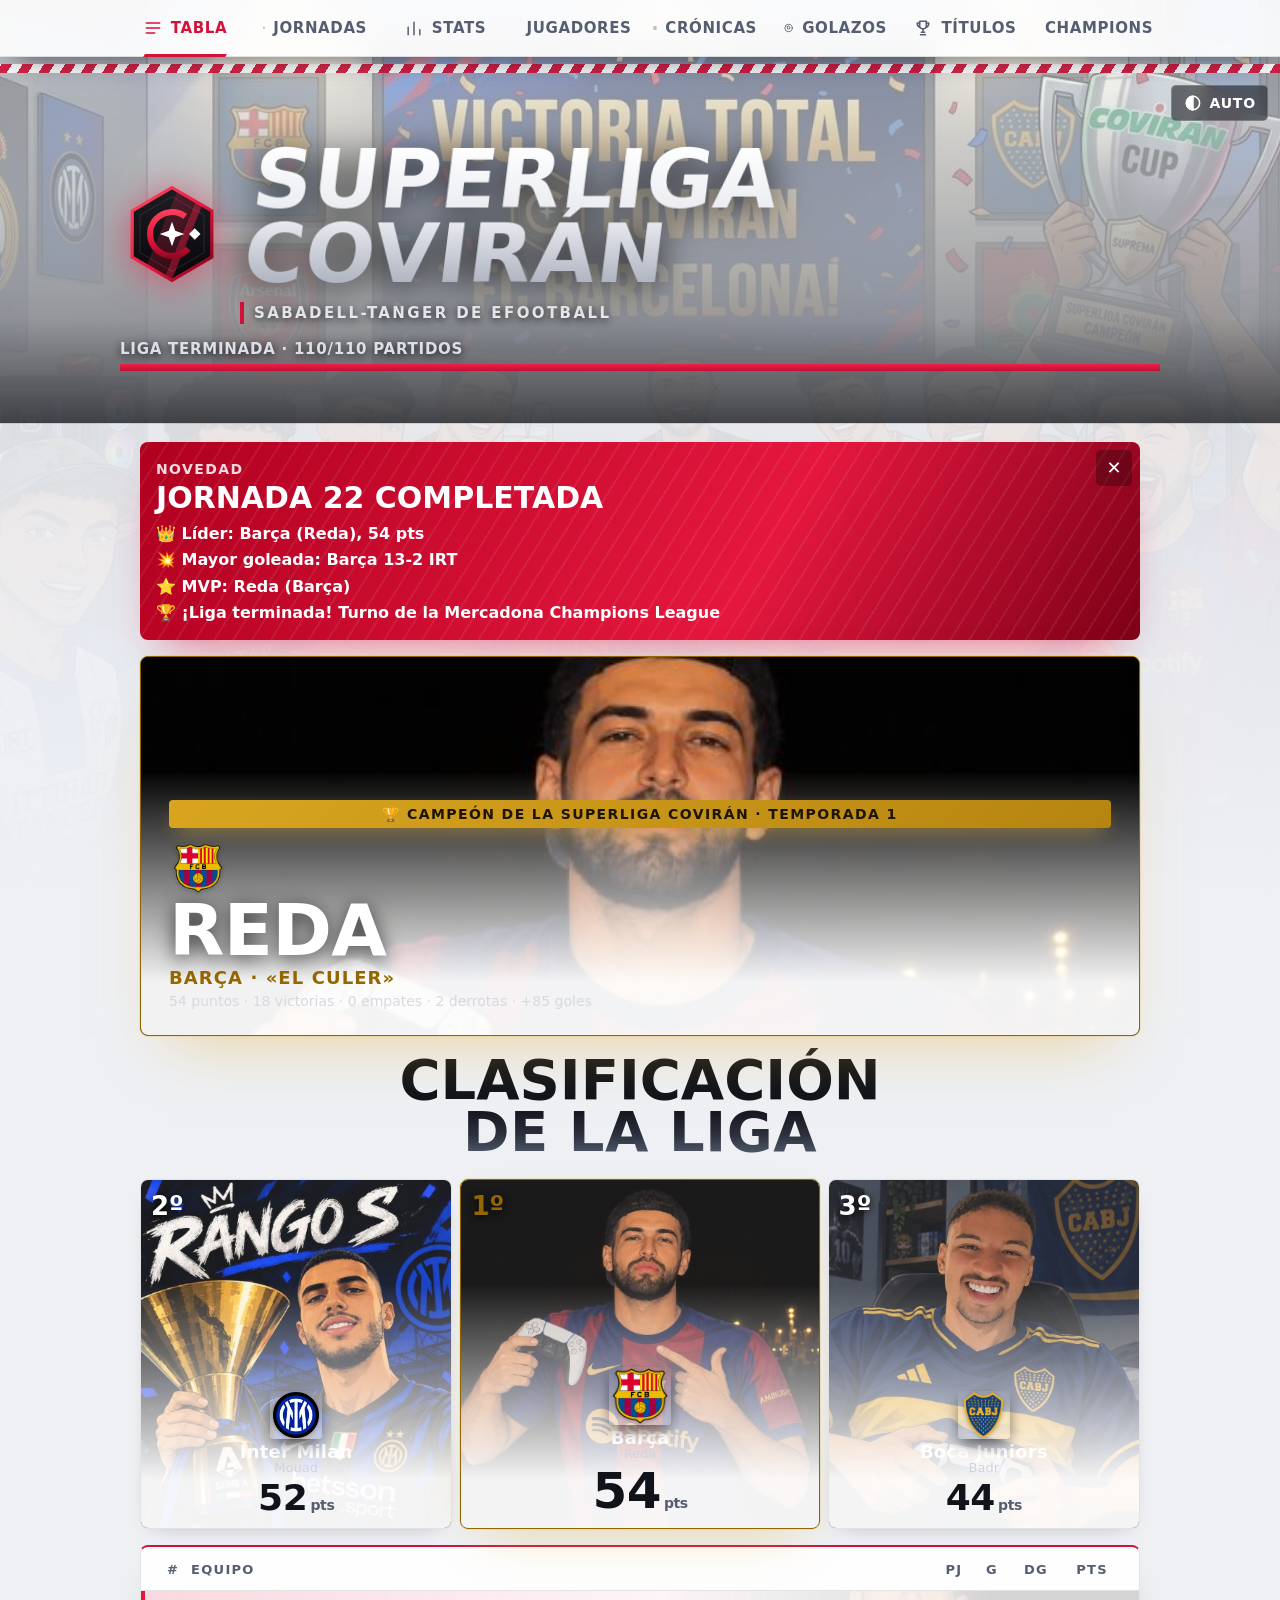
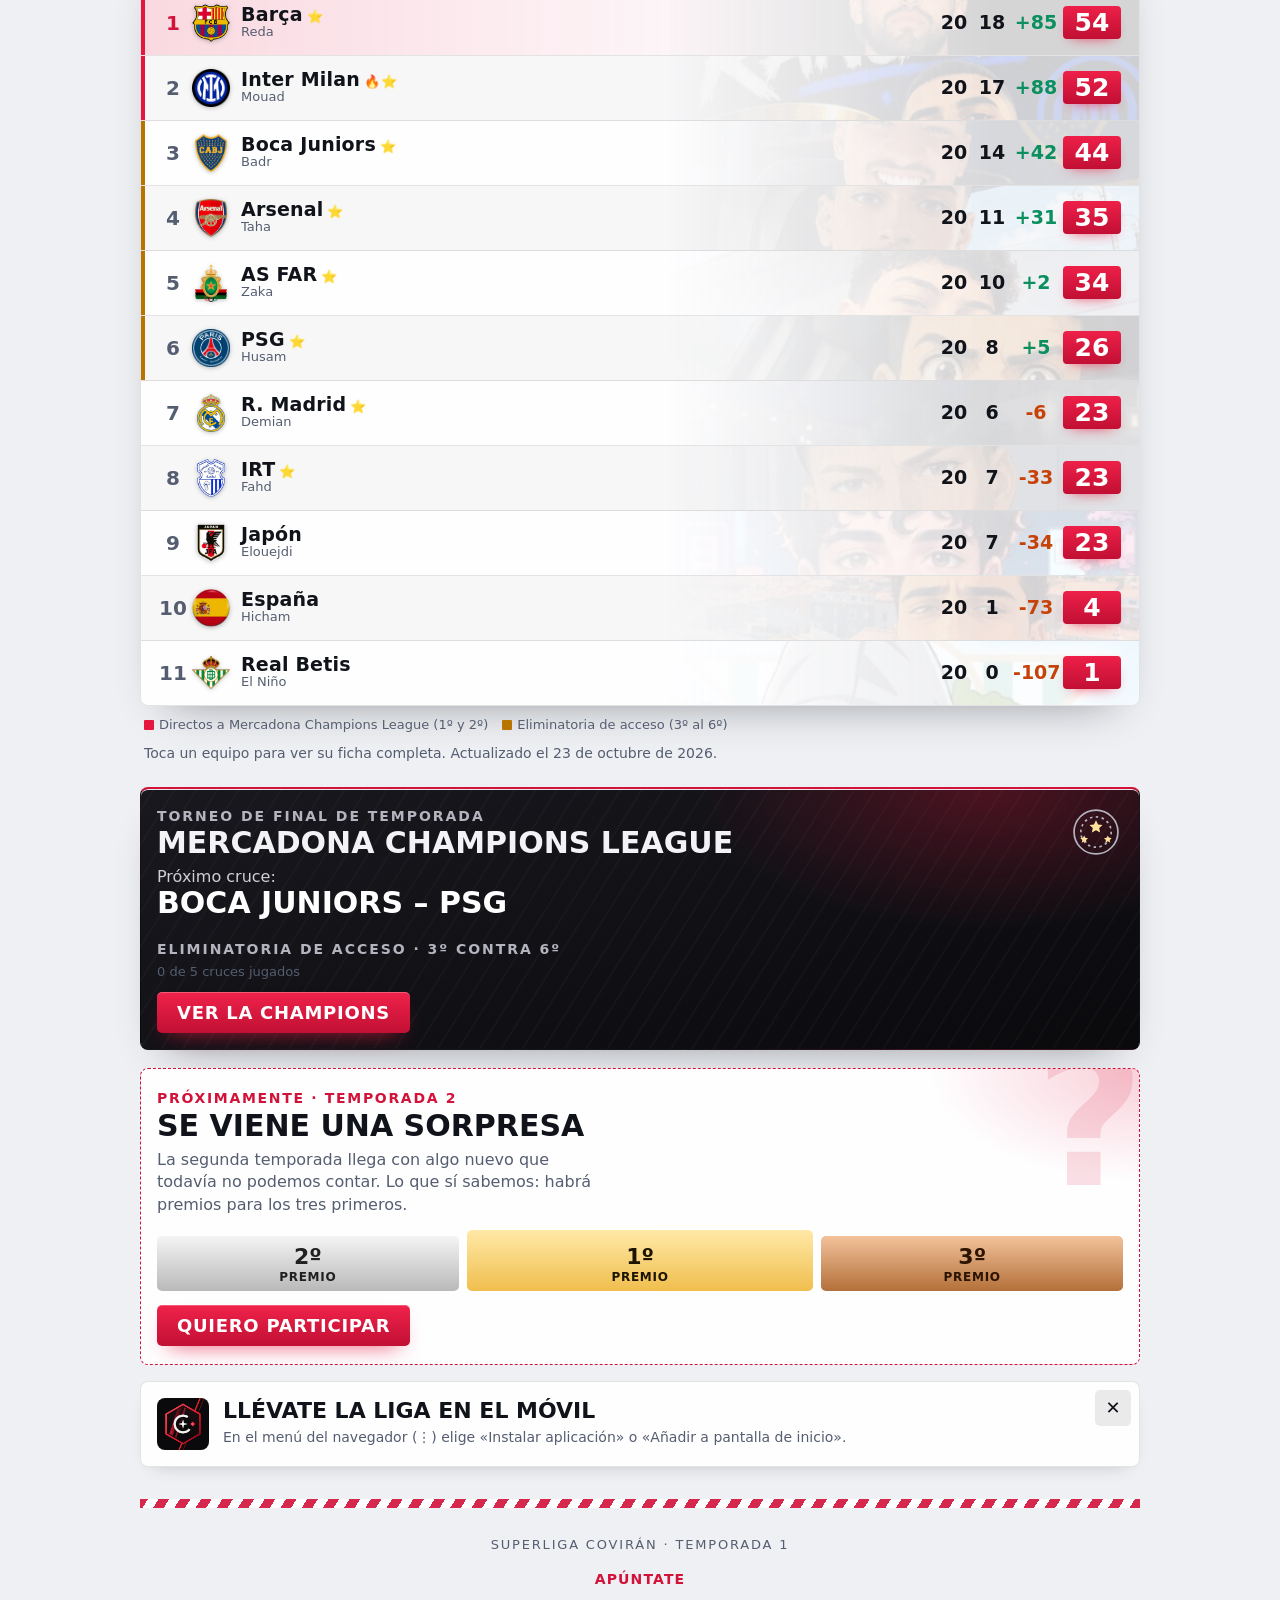
==== commit a8628b3f: "Optimización y rediseño: CSS y JS en archivos propios, escudos fuera del HTML, diseño unificado y ad" ====
--- a/index.html
+++ b/index.html
@@ -3,14 +3,21 @@
 <head>
 <meta charset="utf-8">
 <meta name="viewport" content="width=device-width, initial-scale=1, viewport-fit=cover">
-<title>Superliga Covirán · eFootball</title>
-<meta name="description" content="Clasificación, jornadas, estadísticas y crónicas de la Superliga Covirán de eFootball.">
+<title>Superliga Covirán · Liga de eFootball entre amigos</title>
+<meta name="description" content="Clasificación, jornadas, estadísticas, crónicas y golazos de la Superliga Covirán de eFootball, con la Mercadona Champions League. Se actualiza tras cada jornada.">
+<link rel="canonical" href="https://eldelvnoche.github.io/Coviran-SuperLeague/">
+<meta http-equiv="Content-Security-Policy" content="default-src 'self'; script-src 'self' 'sha256-vlavhpIt9+sV0vHpMf5tTJeeoW6gwg7eRBWo0oKsmaM='; style-src 'self' 'unsafe-inline' https://fonts.googleapis.com; font-src https://fonts.gstatic.com; img-src 'self' data: https:; media-src 'self'; frame-src https://www.youtube-nocookie.com; connect-src 'self' https://*.supabase.co; manifest-src 'self'; worker-src 'self'; base-uri 'self'; form-action 'none'; object-src 'none'">
+<meta name="referrer" content="strict-origin-when-cross-origin">
 <meta property="og:type" content="website">
-<meta property="og:title" content="Superliga Covirán · eFootball">
-<meta property="og:description" content="Clasificación y calendario de la liga. Se actualiza tras cada jornada.">
+<meta property="og:site_name" content="Superliga Covirán">
+<meta property="og:locale" content="es_ES">
+<meta property="og:url" content="https://eldelvnoche.github.io/Coviran-SuperLeague/">
+<meta property="og:title" content="Superliga Covirán · Liga de eFootball entre amigos">
+<meta property="og:description" content="Clasificación, jornadas, estadísticas y crónicas de la liga. Se actualiza tras cada jornada.">
 <meta property="og:image" content="https://eldelvnoche.github.io/Coviran-SuperLeague/og.jpg">
+<meta property="og:image:alt" content="Superliga Covirán: los jugadores de la liga">
 <meta name="twitter:card" content="summary_large_image">
-<meta name="theme-color" content="#07070a">
+<meta name="theme-color" content="#0a0c11">
 <link rel="manifest" href="manifest.json">
 <meta name="mobile-web-app-capable" content="yes">
 <meta name="apple-mobile-web-app-capable" content="yes">
@@ -20,670 +27,12 @@
 <link rel="apple-touch-icon" href="icon-180.png">
 <link rel="preconnect" href="https://fonts.googleapis.com">
 <link rel="preconnect" href="https://fonts.gstatic.com" crossorigin>
-<link href="https://fonts.googleapis.com/css2?family=Barlow+Condensed:wght@500;600;700;800&family=Barlow:wght@500;600&display=swap" rel="stylesheet">
-<style>
-:root{color-scheme:dark light;--bg:#070a1a;--panel:#0f1433;--panel2:#161d49;--line:#252e66;--text:#f4f6ff;--mute:#98a3d4;--acc:#38e1ff;--hot:#ff5d8f;--gg:linear-gradient(135deg,#38e1ff,#6a7bff 55%,#b45cff);--h1:linear-gradient(180deg,#ffffff,#bff3ff 45%,#7aa8ff);--trophy:#ffd23f;--trophy-g:linear-gradient(135deg,#fff09a,#ffd23f 50%,#ff9d2e);--win:#3df2a8;--loss:#ff5a6e;--on-acc:#04112a;--stripe:rgba(56,225,255,.045);--glow:rgba(56,225,255,.28);--tint:rgba(56,225,255,.05);--tint2:rgba(56,225,255,.1);--ucl:#a07bff;--po:#ffb02e;--shadow:#03050f;--pat:url("data:image/svg+xml;utf8,<svg xmlns='http://www.w3.org/2000/svg' width='36' height='36'><rect width='36' height='36' fill='%23090d26'/><path d='M18 3L33 18L18 33L3 18Z' fill='none' stroke='%2338e1ff' stroke-width='2.5'/><path d='M18 11L25 18L18 25L11 18Z' fill='%23ff5d8f'/><path d='M0 0H9L0 9ZM36 0H27L36 9ZM0 36H9L0 27ZM36 36H27L36 27Z' fill='%23a07bff'/></svg>")}
-@media (prefers-color-scheme:light){:root{--bg:#eef1ff;--panel:#ffffff;--panel2:#e6eaff;--line:#cbd3f5;--text:#0c1236;--mute:#5a6499;--acc:#4a3dff;--hot:#e0236a;--gg:linear-gradient(135deg,#0f8ee6,#4a3dff 60%,#8a3dff);--h1:linear-gradient(180deg,#2b3bff,#4a3dff 55%,#8a3dff);--trophy:#a86400;--trophy-g:linear-gradient(135deg,#e39a00,#b35a00);--win:#0e9f6e;--loss:#d62c4a;--on-acc:#ffffff;--stripe:rgba(74,61,255,.05);--glow:rgba(74,61,255,.22);--tint:rgba(74,61,255,.05);--tint2:rgba(74,61,255,.09);--ucl:#6a4dff;--po:#c77700;--shadow:#c3cbf0;--pat:url("data:image/svg+xml;utf8,<svg xmlns='http://www.w3.org/2000/svg' width='36' height='36'><rect width='36' height='36' fill='%23e3e8ff'/><path d='M18 3L33 18L18 33L3 18Z' fill='none' stroke='%234a3dff' stroke-width='2.5'/><path d='M18 11L25 18L18 25L11 18Z' fill='%23ff5d8f'/><path d='M0 0H9L0 9ZM36 0H27L36 9ZM0 36H9L0 27ZM36 36H27L36 27Z' fill='%2338b6ff'/></svg>")}}
-*{box-sizing:border-box;-webkit-tap-highlight-color:transparent}
-body{margin:0;background:var(--bg);color:var(--text);font-family:"Barlow","Segoe UI",system-ui,sans-serif;font-size:16px;line-height:1.35;background-image:repeating-linear-gradient(100deg,transparent 0 44px,var(--stripe) 44px 88px);background-attachment:fixed}
-.hd,h1,h2,.nm,.pt,.n,.sb,.pn,nav button,.jt,.chips button,.ps,.pnm,.po h3,.gl h3,.rk,.big,.hdr,.jh,.vt,.sec-h,.cond{font-family:"Barlow Condensed","Arial Narrow",system-ui,sans-serif}
-button{font:inherit;color:inherit}
-.band{height:30px;background:var(--pat) repeat-x;background-size:30px 30px;border-bottom:2px solid var(--acc)}
-.band.bt{border-bottom:0;border-top:2px solid var(--acc);margin-top:26px}
-header{padding:22px 16px 18px;border-bottom:1px solid var(--line);background:radial-gradient(500px 200px at 20% 0%,var(--glow),transparent 70%)}
-header>div{max-width:640px;margin:0 auto;display:flex;align-items:center;gap:14px}header>div>div{min-width:0;flex:1}
-.logo{width:76px;height:76px;flex:none;filter:drop-shadow(0 6px 22px var(--glow))}
-h1{margin:0;font-size:clamp(34px,11vw,68px);line-height:.88;font-weight:800;text-transform:uppercase;letter-spacing:-.005em;background:var(--h1);-webkit-background-clip:text;background-clip:text;color:transparent;display:inline-block}
-header p{display:inline-block;margin:10px 0 0;background:var(--gg);color:var(--on-acc);font-weight:700;font-size:clamp(12px,3.4vw,15px);letter-spacing:.06em;text-transform:uppercase;padding:3px 10px;border-radius:8px;font-family:"Barlow Condensed",sans-serif}
-.prog{max-width:640px;margin:14px auto 0;display:flex;flex-wrap:wrap;align-items:center;gap:6px 10px;font-family:"Barlow Condensed",sans-serif;font-weight:700;color:var(--mute);font-size:15px;text-transform:uppercase;letter-spacing:.05em}
-.prog .bar{flex:1 1 100%;margin-top:0}
-main{max-width:640px;margin:0 auto;padding:18px 12px 110px}
-.vt{margin:6px 0 14px;text-align:center;font-weight:800;font-size:clamp(34px,10vw,46px);line-height:.92;text-transform:uppercase;color:var(--text)}
-.vt b{display:block;background:var(--h1);-webkit-background-clip:text;background-clip:text;color:transparent;font-weight:800}
-.sec-h{display:flex;align-items:center;gap:10px;margin:26px 4px 10px;font-weight:800;font-size:23px;line-height:1;text-transform:uppercase;letter-spacing:.03em}
-.sec-h::after{content:"";flex:1;height:2px;border-radius:2px;background:linear-gradient(90deg,var(--acc),transparent)}
-.sec-h small{color:var(--mute);font-size:14px;font-weight:600;letter-spacing:.05em}
-.err{color:var(--loss);margin:0 0 12px}
-.card{background:var(--panel);border:2px solid var(--acc);border-radius:18px;overflow:hidden;box-shadow:0 14px 40px -18px var(--glow)}
-.card.soft{border-color:var(--line)}
-.lg{width:54px;height:34px;object-fit:cover;border-radius:8px;border:2px solid var(--acc);flex:none;display:block;background:#fff}
-.lg.sm{width:40px;height:26px;border-radius:6px}
-.lg.xs{width:30px;height:20px;border-radius:5px;border-width:1px}
-.lg.xl{width:104px;height:67px;border-radius:12px}
-.nm{font-weight:700;display:block;font-size:19px;line-height:1.05}
-.tt{display:block;color:var(--mute);font-size:13px;line-height:1.15;font-weight:500}
-.cta{display:inline-block;border:0;border-radius:10px;padding:9px 16px;background:var(--gg);color:var(--on-acc);font-weight:800;font-family:"Barlow Condensed",sans-serif;font-size:18px;text-transform:uppercase;letter-spacing:.04em;text-decoration:none;cursor:pointer}
-.x{position:absolute;top:8px;right:8px;width:34px;height:34px;border-radius:50%;border:0;background:rgba(0,0,0,.14);color:inherit;font-size:18px;line-height:1;cursor:pointer}
-:focus-visible{outline:3px solid var(--acc);outline-offset:2px}
-/* aviso */
-.aviso{position:relative;margin:0 0 16px;padding:16px 48px 16px 16px;border-radius:18px;background:var(--gg);color:var(--on-acc);box-shadow:0 14px 40px -16px var(--glow)}
-.aviso .k{font-family:"Barlow Condensed",sans-serif;font-weight:700;font-size:14px;text-transform:uppercase;letter-spacing:.1em;opacity:.8}
-.aviso b{display:block;font-family:"Barlow Condensed",sans-serif;font-size:30px;font-weight:800;text-transform:uppercase;line-height:1;margin-top:2px}
-.aviso ul{margin:10px 0 0;padding:0;list-style:none;font-weight:600}.aviso li{margin-top:4px}
-/* próximos */
-.nh{display:flex;justify-content:space-between;align-items:center;padding:11px 14px;background:var(--gg);color:var(--on-acc);font-family:"Barlow Condensed",sans-serif;font-weight:800;font-size:19px;text-transform:uppercase;letter-spacing:.04em}
-.nh span{font-size:15px;opacity:.85}
-.nx{display:grid;grid-template-columns:1fr 34px 1fr;align-items:center;gap:6px;padding:11px 12px;border-bottom:1px solid var(--line)}
-.nx .tm{display:flex;align-items:center;gap:8px;min-width:0}.nx .tm.a{flex-direction:row-reverse;text-align:right}
-.nx .nm{font-size:17px}.nx .tt{font-size:12px}
-.vs{font-family:"Barlow Condensed",sans-serif;font-weight:800;color:var(--hot);font-size:18px;text-align:center;text-transform:uppercase}
-.nf{padding:10px 14px;color:var(--mute);font-size:14px}.nf b{color:var(--text)}
-/* podium */
-.pod{display:grid;grid-template-columns:1fr 1.15fr 1fr;gap:8px;align-items:end;margin-bottom:14px}
-.pc{background:var(--panel);border:2px solid var(--line);border-radius:16px;padding:12px 6px;text-align:center;display:flex;flex-direction:column;align-items:center;gap:4px;cursor:pointer}
-.pc .lg{width:82px;height:53px;border-radius:10px}
-.pc.p1{padding-top:18px;padding-bottom:16px;background:var(--panel2);border-color:var(--acc);box-shadow:0 10px 34px -6px var(--glow)}
-.pc.p1 .lg{width:104px;height:67px;border-radius:12px}
-.pn{color:var(--mute);font-weight:800;font-size:20px}
-.p1 .pn{color:var(--acc)}
-.pc .nm{font-size:18px}
-.pc .big{font-weight:800;font-size:36px;line-height:1;color:var(--acc)}
-.p1 .big{font-size:50px}
-.pc .big small{font-size:14px;color:var(--mute);font-weight:600;margin-left:3px}
-/* table */
-.hdr,.main{display:grid;grid-template-columns:26px 1fr 28px 40px 42px;gap:4px;align-items:center;width:100%}
-.hdr{padding:10px 12px;background:var(--gg);color:var(--on-acc);font-weight:800;font-size:16px;letter-spacing:.06em;text-transform:uppercase;text-align:center}
-.hdr span:nth-child(2){text-align:left}
-.row{border-bottom:1px solid var(--line)}
-.row:nth-child(even){background:var(--tint)}
-.row:last-child{border-bottom:0}
-.row.q{box-shadow:inset 3px 0 0 #a07bff}
-.main{background:none;border:0;color:inherit;font:inherit;text-align:left;padding:10px 12px;cursor:pointer}
-.main:hover{background:var(--tint2)}
-.row:first-child .main{box-shadow:inset 4px 0 0 var(--hot);background:linear-gradient(90deg,rgba(240,190,77,.14),transparent 70%)}
-.ps{color:var(--mute);font-weight:800;text-align:center;font-size:20px}
-.row:first-child .ps{color:var(--acc)}
-.tc{display:flex;align-items:center;gap:10px;min-width:0}
-.tn{min-width:0}
-.ic{font-size:13px;margin-left:4px;letter-spacing:1px}
-.n{text-align:center;font-weight:600;font-size:19px;font-variant-numeric:tabular-nums}
-.n.pt{color:var(--acc);font-weight:800;font-size:26px}
-.up{color:var(--win)}.dn{color:var(--loss)}
-.st b{display:block;font-family:"Barlow Condensed",sans-serif;font-size:22px;font-weight:700;line-height:1}
-.st span{color:var(--mute);font-size:12px}
-.fm{display:flex;gap:4px;justify-content:center;align-items:center}
-.fm i{width:10px;height:10px;border-radius:50%;background:var(--line)}
-.fm i.w{background:var(--win)}.fm i.l{background:var(--loss)}.fm i.d{background:var(--mute)}
-.hint{color:var(--mute);font-size:14px;margin:10px 4px 0}
-.leg{display:flex;gap:14px;flex-wrap:wrap;color:var(--mute);font-size:13px;margin:10px 4px 0}.leg i{display:inline-block;width:10px;height:10px;border-radius:3px;margin-right:5px;vertical-align:-1px}
-/* champions */
-.ucl{margin-top:26px;border-radius:20px;overflow:hidden;color:#f6f2ff;background:radial-gradient(420px 200px at 85% 0%,rgba(160,123,255,.35),transparent 70%),linear-gradient(160deg,#1c1458,#0a0726);border:2px solid #a07bff;box-shadow:0 18px 44px -20px rgba(160,123,255,.6)}
-.ucl .uh{padding:16px 16px 6px;position:relative}
-.ucl .uh span{font-family:"Barlow Condensed",sans-serif;font-weight:700;font-size:14px;letter-spacing:.14em;text-transform:uppercase;color:#cdbcff}
-.ucl .uh b{display:block;font-family:"Barlow Condensed",sans-serif;font-weight:800;font-size:clamp(28px,8.4vw,38px);line-height:.95;text-transform:uppercase}
-.ucl .uh p{margin:8px 0 0;color:#d9cdff;font-size:14px}
-.ucl .stars{position:absolute;right:14px;top:14px;width:56px;height:56px;opacity:.9}
-.br{padding:10px 14px 16px;display:grid;gap:8px}
-.bl{font-family:"Barlow Condensed",sans-serif;font-weight:700;font-size:13px;letter-spacing:.12em;text-transform:uppercase;color:#cdbcff;margin:4px 2px -2px}
-.bm{display:grid;grid-template-columns:1fr 56px 1fr;align-items:center;gap:6px;background:rgba(255,255,255,.07);border:1px solid rgba(205,188,255,.18);border-radius:12px;padding:8px 10px}
-.bm .t{display:flex;align-items:center;gap:7px;min-width:0;font-weight:700;font-family:"Barlow Condensed",sans-serif;font-size:17px;line-height:1.05}
-.bm .t.a{flex-direction:row-reverse;text-align:right}
-.bm .t em{font-style:normal;color:#cdbcff;font-size:13px;display:block;font-weight:600}
-.bm .t.lose{opacity:.5}
-.bm .g{text-align:center;font-family:"Barlow Condensed",sans-serif;font-weight:800;font-size:22px;color:#fff}
-.bm .g small{display:block;font-size:11px;color:#cdbcff;font-weight:600}
-.bm .lg{border-color:#cdbcff;width:38px;height:25px;border-radius:6px}
-.tbd{width:38px;height:25px;border-radius:6px;border:1px dashed #cdbcff;display:flex;align-items:center;justify-content:center;font-size:13px;color:#cdbcff;flex:none}
-.champ{margin:2px 0 0;padding:12px;border-radius:12px;background:var(--trophy-g);color:#1d1400;display:flex;align-items:center;gap:10px;font-family:"Barlow Condensed",sans-serif;font-weight:800;font-size:20px;text-transform:uppercase}
-/* temporada 2 */
-.s2{position:relative;overflow:hidden;margin-top:16px;padding:18px 16px;border:2px dashed var(--acc);border-radius:20px;background:radial-gradient(300px 160px at 100% 0%,var(--glow),transparent 70%),var(--panel)}
-.s2 .q{position:absolute;right:-6px;top:-44px;font-family:"Barlow Condensed",sans-serif;font-size:190px;font-weight:800;line-height:1;color:var(--acc);opacity:.13;pointer-events:none}
-.s2 .k{font-family:"Barlow Condensed",sans-serif;font-weight:700;color:var(--hot);font-size:14px;letter-spacing:.12em;text-transform:uppercase}
-.s2 b{display:block;font-family:"Barlow Condensed",sans-serif;font-weight:800;font-size:30px;line-height:1;text-transform:uppercase;margin-top:2px}
-.s2 p{margin:8px 0 0;color:var(--mute);max-width:440px}
-.prz{display:grid;grid-template-columns:1fr 1.15fr 1fr;gap:8px;margin-top:14px;align-items:end}
-.prz span{text-align:center;border-radius:12px;padding:10px 4px 8px;font-family:"Barlow Condensed",sans-serif;font-weight:800;font-size:22px;line-height:1}
-.prz small{display:block;font-size:12px;font-weight:700;letter-spacing:.06em;text-transform:uppercase;margin-top:3px}
-.m1{background:linear-gradient(#ffe9a8,#f0be4d);color:#1d1400;padding-top:16px!important}.m2{background:linear-gradient(#f4f4f4,#b9b9b9);color:#202020}.m3{background:linear-gradient(#f2c29a,#b4703a);color:#2a1300}
-/* install */
-.ins{position:relative;margin-top:16px;padding:16px 48px 16px 16px;border:2px solid var(--line);border-radius:18px;background:var(--panel);display:flex;gap:14px;align-items:center}
-.ins img{width:52px;height:52px;border-radius:14px;flex:none;background:#070a1a}
-.ins b{display:block;font-family:"Barlow Condensed",sans-serif;font-size:22px;font-weight:800;text-transform:uppercase;line-height:1}
-.ins p{margin:6px 0 0;color:var(--mute);font-size:14px}
-.ins .cta{margin-top:10px;font-size:16px;padding:7px 14px}
-/* calendar */
-.chips{display:flex;gap:6px;overflow-x:auto;padding:2px 0 12px;scrollbar-width:none}
-.chips::-webkit-scrollbar{display:none}
-.chips button{flex:0 0 auto;min-width:46px;background:var(--panel);color:var(--text);border:2px solid var(--line);border-radius:12px;padding:7px 10px;font-weight:800;font-size:20px;cursor:pointer;position:relative}
-.chips button[aria-pressed="true"]{background:var(--gg);color:var(--on-acc);border-color:var(--acc)}
-.chips button.done::after{content:"";position:absolute;top:5px;right:5px;width:6px;height:6px;border-radius:50%;background:var(--win)}
-.chips.sm button{font-size:16px;padding:6px 11px;min-width:0;white-space:nowrap}
-.lead{display:flex;justify-content:space-between;align-items:baseline;margin:2px 4px 10px}
-.jt{font-size:32px;font-weight:800;line-height:1;text-transform:uppercase}
-.lead span{color:var(--hot);font-weight:700;font-family:"Barlow Condensed",sans-serif;font-size:18px;text-transform:uppercase;letter-spacing:.06em}.lead .jt{color:var(--text);font-size:32px;letter-spacing:0}
-.mc{display:grid;grid-template-columns:1fr 92px 1fr;gap:6px;align-items:center;padding:14px 10px;border:0;border-bottom:1px solid var(--line);width:100%;background:none;text-align:center}
-button.mc{cursor:pointer}button.mc:hover{background:var(--tint2)}
-.mc:nth-child(even){background:var(--tint)}
-.mc .tm{display:flex;flex-direction:column;align-items:center;gap:3px;text-align:center}
-.mc .lg{width:80px;height:52px;border-radius:10px}
-.sb{display:flex;flex-direction:column;align-items:center;gap:4px}
-.sb .sc{display:flex;justify-content:center;align-items:center;gap:6px;font-size:40px;font-weight:800;color:var(--acc);line-height:1}
-.sb i{font-style:normal;color:var(--mute);font-size:26px}
-.sb em{font-style:normal;color:var(--mute);font-size:22px;font-weight:700;text-transform:uppercase}
-.sb small{font-size:12px;font-weight:700;letter-spacing:.06em;text-transform:uppercase;color:var(--hot)}
-.mc.w1 .tm.a,.mc.w2 .tm.h{opacity:.55}
-.rest{padding:12px 14px;color:var(--mute)}
-.rest b{color:var(--text)}
-.mvp{padding:12px 14px;background:var(--panel2);border-top:1px solid var(--line);display:flex;align-items:center;gap:10px}
-.mvp b{font-family:"Barlow Condensed",sans-serif;font-size:18px}
-.empty{padding:18px 14px;color:var(--mute)}
-/* stats */
-.rec{display:grid;grid-template-columns:1fr 1fr;gap:8px}
-.rc{background:var(--panel);border:2px solid var(--line);border-radius:14px;padding:12px;min-width:0}
-.rc>span{display:block;color:var(--mute);font-size:13px;text-transform:uppercase;letter-spacing:.06em;font-family:"Barlow Condensed",sans-serif;font-weight:700}
-.rc>b{display:block;font-family:"Barlow Condensed",sans-serif;font-size:32px;color:var(--acc);line-height:1.05;font-weight:800}
-.rc>i{font-style:normal;display:flex;align-items:center;gap:6px;margin-top:6px;font-size:14px;line-height:1.15}
-.rc.wide{grid-column:1/-1}
-.it{display:grid;grid-template-columns:22px 40px minmax(0,1fr) 62px;gap:8px;align-items:center;padding:9px 12px;border-bottom:1px solid var(--line);width:100%;background:none;border-left:0;border-right:0;border-top:0;text-align:left;cursor:pointer}
-.it:last-child{border-bottom:0}
-.it .ps{font-size:18px}
-.it .nm{font-size:17px;white-space:nowrap;overflow:hidden;text-overflow:ellipsis}
-.it .v{font-family:"Barlow Condensed",sans-serif;font-weight:800;font-size:22px;color:var(--acc);text-align:right}
-.bar{height:7px;border-radius:5px;background:var(--line);overflow:hidden;margin-top:4px}.bar i{display:block;height:100%;background:var(--gg);border-radius:5px}
-.bgs{display:grid;grid-template-columns:1fr 1fr;gap:8px}
-.bc{background:var(--panel);border:2px solid var(--line);border-radius:14px;padding:12px;display:flex;flex-direction:column;gap:6px}
-.bc .e{font-size:28px;line-height:1}
-.bc b{font-family:"Barlow Condensed",sans-serif;font-size:21px;font-weight:800;text-transform:uppercase;line-height:1}
-.bc p{margin:0;color:var(--mute);font-size:13px}
-.who{display:flex;flex-wrap:wrap;gap:6px}
-.who button{display:flex;align-items:center;gap:6px;border:0;background:none;padding:0;cursor:pointer;font-weight:600;font-size:14px}
-.bdg{display:inline-flex;align-items:center;gap:5px;padding:4px 10px;border-radius:999px;border:1px solid var(--acc);background:var(--panel2);font-size:13px;font-weight:600;margin:6px 6px 0 0;white-space:nowrap}
-.note{color:var(--mute);font-size:13px;margin:8px 4px 0}
-/* players and posts */
-.pj{padding:16px 14px;border-bottom:1px solid var(--line)}.pj:last-child{border-bottom:0}
-.pjh{display:flex;align-items:center;gap:14px}
-.av{width:76px;height:76px;border-radius:50%;object-fit:cover;object-position:center 22%;border:3px solid var(--acc);flex:none;display:block;background:var(--panel2)}
-.avc{display:flex;align-items:center;justify-content:center}
-.pi{min-width:0;flex:1}
-.pnm{display:block;font-weight:800;font-size:32px;line-height:1;text-transform:uppercase}
-.pi .tc{margin-top:6px}
-.rk{font-weight:800;font-size:24px;color:var(--on-acc);background:var(--gg);border-radius:10px;padding:1px 12px}
-.bio{margin:12px 0 0}.bio.no{color:var(--mute)}
-.sg{display:grid;grid-template-columns:repeat(6,1fr);gap:4px;margin-top:14px;text-align:center}
-.sg.s7{grid-template-columns:repeat(7,1fr)}
-.pj .fm{justify-content:flex-start;margin-top:12px}
-.lnk{display:inline-block;margin-top:12px;background:none;border:2px solid var(--acc);border-radius:10px;padding:6px 12px;color:var(--acc);font-family:"Barlow Condensed",sans-serif;font-weight:800;font-size:16px;text-transform:uppercase;letter-spacing:.04em;cursor:pointer;text-decoration:none}
-.po,.gl{padding:16px 14px;border-bottom:1px solid var(--line)}.po:last-child,.gl:last-child{border-bottom:0}
-.po .mt,.gl .mt{color:var(--hot);font-weight:700;font-size:15px;text-transform:uppercase;letter-spacing:.06em;font-family:"Barlow Condensed",sans-serif}
-.po h3,.gl h3{margin:4px 0 8px;font-size:32px;line-height:1;font-weight:800;text-transform:uppercase}
-.pf{display:block;width:100%;height:auto;max-height:520px;object-fit:contain;background:var(--panel2);border-radius:12px;border:2px solid var(--line);margin:0 0 12px}
-.po p{margin:0 0 10px}.po p:last-child{margin:0}
-.gl .by{display:flex;align-items:center;gap:8px;font-weight:600}
-.gl video,.gl iframe{display:block;width:100%;aspect-ratio:16/9;border:0;border-radius:12px;background:#000;margin-top:12px}
-.gl p{margin:10px 0 0}
-.gempty{padding:22px 16px;text-align:center;color:var(--mute)}
-.gempty b{display:block;font-family:"Barlow Condensed",sans-serif;font-size:26px;color:var(--text);text-transform:uppercase;margin-bottom:4px}
-.ft{text-align:center;color:var(--mute);font-size:13px;letter-spacing:.14em;text-transform:uppercase;font-family:"Barlow Condensed",sans-serif;padding:14px 0 0}
-/* sheet */
-dialog.sh{border:0;padding:0;margin:auto auto 0;width:100%;max-width:640px;max-height:92vh;max-height:92dvh;overflow:auto;background:var(--bg);color:var(--text);border-radius:22px 22px 0 0;border-top:3px solid var(--acc);box-shadow:0 -20px 60px rgba(0,0,0,.5);overscroll-behavior:contain}
-dialog.sh::backdrop{background:rgba(0,0,0,.62)}
-@media (min-width:700px){dialog.sh{margin:auto;border-radius:22px;border:2px solid var(--acc)}}
-.shb{padding:14px 14px calc(28px + env(safe-area-inset-bottom,0px))}
-.shbar{position:sticky;top:0;z-index:2;display:flex;justify-content:space-between;align-items:center;padding:10px 12px;background:var(--bg);border-bottom:1px solid var(--line)}
-.shbar button{border:0;background:var(--panel2);border-radius:10px;padding:6px 12px;font-weight:700;cursor:pointer;font-family:"Barlow Condensed",sans-serif;font-size:17px;text-transform:uppercase}
-.shbar button[hidden]{display:none}
-.fh{display:flex;align-items:center;gap:14px;padding:6px 2px 4px}
-.fh .pi{flex:1}
-.fbox{background:var(--panel);border:2px solid var(--line);border-radius:14px;padding:12px;margin-top:12px}
-.fbox h4{margin:0 0 8px;font-family:"Barlow Condensed",sans-serif;font-size:19px;font-weight:800;text-transform:uppercase;letter-spacing:.03em;color:var(--acc)}
-.fbox .sg{margin-top:0}
-.hl{display:grid;grid-template-columns:30px minmax(0,1fr) 54px 24px;gap:8px;align-items:center;padding:8px 2px;border-bottom:1px solid var(--line);width:100%;background:none;border-left:0;border-right:0;border-top:0;text-align:left}
-button.hl{cursor:pointer}
-.hl:last-child{border-bottom:0}
-.hl .j{font-family:"Barlow Condensed",sans-serif;font-weight:700;color:var(--mute);font-size:15px}
-.hl .o{display:flex;align-items:center;gap:8px;min-width:0}.hl .o span{white-space:nowrap;overflow:hidden;text-overflow:ellipsis}
-.hl .s{font-family:"Barlow Condensed",sans-serif;font-weight:800;font-size:21px;text-align:center}
-.wl{width:22px;height:22px;border-radius:6px;font-size:12px;font-weight:800;display:flex;align-items:center;justify-content:center;color:#04112a;font-family:"Barlow Condensed",sans-serif}
-.wl.w{background:var(--win)}.wl.l{background:var(--loss)}.wl.d{background:var(--mute)}.wl.p{background:var(--line);color:var(--mute)}
-.h2{display:grid;grid-template-columns:minmax(0,1fr) auto;gap:8px;align-items:center;padding:8px 2px;border-bottom:1px solid var(--line)}
-.h2:last-child{border-bottom:0}
-.h2 .o{display:flex;align-items:center;gap:8px;min-width:0}
-.h2 .r{display:flex;gap:6px;font-family:"Barlow Condensed",sans-serif;font-weight:700;font-size:16px}
-.h2 .r span{background:var(--panel2);border-radius:8px;padding:2px 8px;white-space:nowrap}
-.h2 .r span.w{color:var(--win)}.h2 .r span.l{color:var(--loss)}.h2 .r span.p{color:var(--mute)}
-.av2{display:grid;grid-template-columns:repeat(4,1fr);gap:6px;text-align:center}
-.mh{display:grid;grid-template-columns:1fr auto 1fr;align-items:center;gap:8px;text-align:center;padding:4px 0 10px}
-.mh .tm{display:flex;flex-direction:column;align-items:center;gap:4px;cursor:pointer;background:none;border:0;padding:0}
-.mh .sc{font-family:"Barlow Condensed",sans-serif;font-weight:800;font-size:54px;line-height:1;color:var(--acc)}
-.mh .sc i{font-style:normal;color:var(--mute);font-size:34px;margin:0 4px}
-.mj{text-align:center;font-family:"Barlow Condensed",sans-serif;font-weight:700;color:var(--hot);letter-spacing:.08em;text-transform:uppercase;font-size:15px}
-.ms{padding:9px 2px;border-bottom:1px solid var(--line)}
-.ms:last-child{border-bottom:0}
-.ms .l3{display:grid;grid-template-columns:64px 1fr 64px;text-align:center;align-items:center;font-family:"Barlow Condensed",sans-serif;font-size:22px;font-weight:700;line-height:1}
-.ms .l3 span{color:var(--mute);font-size:15px;text-transform:uppercase;letter-spacing:.05em;font-weight:600}
-.ms .l3 b.hi{color:var(--acc)}
-.sbar{display:grid;grid-template-columns:1fr 1fr;gap:4px;margin-top:6px}
-.sbar div{height:6px;border-radius:4px;background:var(--panel2);display:flex;overflow:hidden}
-.sbar div:first-child{justify-content:flex-end}
-.sbar i{display:block;height:100%;background:var(--line);border-radius:4px}
-.sbar i.on{background:var(--gg)}
-/* nav */
-nav{position:fixed;left:0;right:0;bottom:0;z-index:5;display:flex;justify-content:center;background:var(--panel);border-top:2px solid var(--acc);padding-bottom:env(safe-area-inset-bottom,0px)}
-nav div{display:flex;width:100%;max-width:640px}
-nav button{flex:1;min-width:0;white-space:nowrap;background:none;border:0;color:var(--mute);padding:9px 1px 10px;cursor:pointer;display:flex;flex-direction:column;align-items:center;gap:3px;font-weight:700;font-size:14px;letter-spacing:.02em;position:relative}
-@media (max-width:440px){nav button{font-size:12.5px;gap:2px}}
-nav svg{width:24px;height:24px;stroke:currentColor;fill:none;stroke-width:1.8;stroke-linecap:round;stroke-linejoin:round}
-nav button[aria-selected="true"]{color:var(--acc)}
-nav button[aria-selected="true"]::before{content:"";position:absolute;top:-2px;left:22%;right:22%;height:3px;border-radius:0 0 3px 3px;background:var(--gg)}
-@media (min-width:480px){.hdr,.main{grid-template-columns:26px 1fr 30px 44px 46px}}
-@media (max-width:370px){.rec,.bgs{grid-template-columns:1fr}.mc .lg{width:64px;height:42px}}
-@media (prefers-reduced-motion:no-preference){.pod,.aviso{animation:up .5s ease both}@keyframes up{from{opacity:0;transform:translateY(10px)}to{opacity:1;transform:none}}}
-
-/* ===== estilo v2: fondo con foto, cristal y tabla destacada ===== */
-:root{--glass:rgba(10,14,40,.78)}
-@media (prefers-color-scheme:light){:root{--glass:rgba(255,255,255,.86)}}
-body::before{content:"";position:fixed;inset:0;z-index:-1;background:linear-gradient(rgba(7,10,26,.82),rgba(7,10,26,.94)),url(fondo.jpg) center 30%/cover no-repeat}
-@media (prefers-color-scheme:light){body::before{background:linear-gradient(rgba(238,241,255,.90),rgba(238,241,255,.96)),url(fondo.jpg) center 30%/cover no-repeat}}
-header{padding:150px 16px 18px;background:linear-gradient(180deg,rgba(7,10,26,.1) 0%,rgba(7,10,26,.5) 55%,rgba(7,10,26,.97) 100%),url(fondo.jpg) center 22%/cover no-repeat;border-bottom:2px solid var(--acc)}
-header h1{background:linear-gradient(180deg,#ffffff,#bff3ff 45%,#5fc8ff);-webkit-background-clip:text;background-clip:text;color:transparent;filter:drop-shadow(0 3px 14px rgba(0,0,0,.6))}
-header .prog{color:#dfe6ff}
-.card,.pc,.rc,.bc,.ins,.fbox{background:var(--glass);-webkit-backdrop-filter:blur(10px);backdrop-filter:blur(10px)}
-.pc.p1{background:linear-gradient(180deg,rgba(255,210,63,.16),var(--glass))}
-.hdr,.main{grid-template-columns:24px 1fr 26px 26px 38px 48px}
-.hdr{background:none;color:var(--mute);font-size:13px;letter-spacing:.1em;padding:12px 12px 8px;border-bottom:1px solid var(--line)}
-.n.pt{background:var(--gg);color:var(--on-acc);border-radius:9px;padding:3px 0;font-size:25px;line-height:1.1}
-.main .lg{width:46px;height:30px;border-radius:7px}
-.row:nth-child(even){background:var(--tint)}
-@media (min-width:480px){.hdr,.main{grid-template-columns:28px 1fr 34px 34px 46px 58px}}
-@media (max-width:370px){.hdr,.main{grid-template-columns:20px 1fr 22px 22px 34px 42px}.main .lg{width:38px;height:25px}}
-
-/* ===== estilo v3: noche de estadio con los colores de los dibujos ===== */
-:root{--ucl-t:#cdbcff}
-.card{border:2px solid var(--acc);box-shadow:0 5px 0 var(--shadow),0 20px 44px -22px var(--glow)}
-.card.soft{border-color:var(--line);box-shadow:0 4px 0 var(--shadow)}
-.rc,.bc,.fbox,.pc,.ins{box-shadow:0 3px 0 var(--shadow)}
-nav{background:var(--glass);-webkit-backdrop-filter:blur(14px);backdrop-filter:blur(14px)}
-.chips button[aria-pressed="true"],.cta{box-shadow:0 3px 0 var(--shadow)}
-.row.q{box-shadow:inset 4px 0 0 var(--ucl)}
-.row.qp{box-shadow:inset 4px 0 0 var(--po)}
-.row:first-child .main{box-shadow:none;background:linear-gradient(90deg,var(--tint2),transparent 70%)}
-.row:first-child .ps{color:var(--trophy)}
-.pc.p1{border-color:var(--trophy);box-shadow:0 10px 34px -8px rgba(255,210,63,.32),0 4px 0 var(--shadow)}
-.p1 .pn,.pc.p1 .big{color:var(--trophy)}
-.n.pt{box-shadow:0 2px 0 var(--shadow)}
-.leg{gap:6px 14px}
-/* champions */
-.ucl{border-color:var(--ucl);box-shadow:0 5px 0 var(--shadow),0 18px 44px -20px rgba(160,123,255,.65)}
-.ucl .uh p{line-height:1.3}
-.bl{margin-top:8px}
-.dq{display:grid;grid-template-columns:1fr 1fr;gap:8px}
-.dq button{display:flex;align-items:center;gap:8px;min-width:0;text-align:left;cursor:pointer;background:rgba(255,255,255,.07);border:1px solid rgba(205,188,255,.2);border-radius:12px;padding:8px 10px;color:inherit;font-family:"Barlow Condensed",sans-serif;font-weight:700;font-size:17px;line-height:1.05}
-.dq button .lg{width:38px;height:25px;border-radius:6px;border-color:#cdbcff}
-.dq em{font-style:normal;color:#cdbcff;font-size:13px;display:block;font-weight:600}
-/* premio condis */
-.cd{border-radius:20px;overflow:hidden;margin:0 0 16px;border:2px solid var(--trophy);background:radial-gradient(380px 180px at 90% 0%,rgba(255,210,63,.22),transparent 70%),var(--glass);-webkit-backdrop-filter:blur(10px);backdrop-filter:blur(10px);box-shadow:0 5px 0 var(--shadow),0 18px 44px -22px rgba(255,210,63,.5)}
-.cdh{position:relative;padding:16px 84px 12px 16px}
-.cdh span{font-family:"Barlow Condensed",sans-serif;font-weight:700;font-size:14px;letter-spacing:.14em;text-transform:uppercase;color:var(--trophy)}
-.cdh b{display:block;font-family:"Barlow Condensed",sans-serif;font-weight:800;font-size:clamp(34px,10vw,46px);line-height:.92;text-transform:uppercase;background:var(--trophy-g);-webkit-background-clip:text;background-clip:text;color:transparent}
-.cdh .cup{position:absolute;right:14px;top:10px;width:60px;height:60px}
-.cdp{margin:0;padding:0 16px 16px;color:var(--mute)}
-.cdw{margin:0 12px 12px;padding:14px;border-radius:14px;background:var(--panel2);border:1px solid var(--line)}
-.cdw .cdk{font-family:"Barlow Condensed",sans-serif;font-weight:800;font-size:15px;letter-spacing:.1em;text-transform:uppercase;color:var(--trophy)}
-.cdw h3{margin:4px 0 8px;font-family:"Barlow Condensed",sans-serif;font-size:30px;line-height:1;font-weight:800;text-transform:uppercase}
-.cdw .by{display:flex;align-items:center;gap:8px;font-weight:600}
-.cdw video,.cdw iframe{display:block;width:100%;aspect-ratio:16/9;border:0;border-radius:12px;background:#000;margin-top:12px}
-.cdw p{margin:10px 0 0}
-.cd .cdl{margin:0 16px 8px;color:var(--mute)}
-.cdn{display:grid;gap:8px;padding:0 12px 14px}
-.cdn button{display:flex;align-items:center;gap:10px;text-align:left;cursor:pointer;background:var(--panel2);border:1px solid var(--line);border-radius:12px;padding:8px 10px;color:inherit;min-width:0}
-.cdn button b{display:block;font-family:"Barlow Condensed",sans-serif;font-size:19px;line-height:1.05;font-weight:800}
-.cdn button em{font-style:normal;color:var(--mute);font-size:13px}
-.bdg.cdt{border-color:var(--trophy);color:var(--trophy);background:rgba(255,210,63,.1)}
-
-/* ===== estilo v4: acero y rojo (negro, carmesi, formas geometricas en diagonal) ===== */
-:root{color-scheme:dark;--bg:#07070a;--panel:#111115;--panel2:#18181e;--line:#2b2b33;--text:#f3f3f5;--mute:#a1a1ac;--acc:#e5173f;--hot:#ff4a63;--gg:linear-gradient(135deg,#f01b46,#a30020);--h1:linear-gradient(180deg,#ffffff,#e6e6ec 55%,#a9a9b5);--trophy:#e3b341;--trophy-g:linear-gradient(135deg,#f6dc8b,#e3b341 55%,#b3801c);--win:#37d58a;--loss:#ff7a2f;--on-acc:#ffffff;--stripe:transparent;--glow:rgba(229,23,63,.32);--tint:rgba(255,255,255,.022);--tint2:rgba(229,23,63,.1);--ucl:#e5173f;--po:#e3a02f;--shadow:#000;--glass:rgba(14,14,18,.84)}
-@media (prefers-color-scheme:light){:root{color-scheme:dark;--bg:#07070a;--panel:#111115;--panel2:#18181e;--line:#2b2b33;--text:#f3f3f5;--mute:#a1a1ac;--acc:#e5173f;--hot:#ff4a63;--gg:linear-gradient(135deg,#f01b46,#a30020);--h1:linear-gradient(180deg,#ffffff,#e6e6ec 55%,#a9a9b5);--trophy:#e3b341;--trophy-g:linear-gradient(135deg,#f6dc8b,#e3b341 55%,#b3801c);--win:#37d58a;--loss:#ff7a2f;--on-acc:#ffffff;--stripe:transparent;--glow:rgba(229,23,63,.32);--tint:rgba(255,255,255,.022);--tint2:rgba(229,23,63,.1);--ucl:#e5173f;--po:#e3a02f;--shadow:#000;--glass:rgba(14,14,18,.84)}}
-body{background:#07070a;background-image:none}
-body::before{background:url("data:image/svg+xml;utf8,%3Csvg xmlns='http://www.w3.org/2000/svg' viewBox='0 0 1000 1600' preserveAspectRatio='xMidYMid slice'%3E %3Cdefs%3E %3ClinearGradient id='c' x1='0' y1='0' x2='1' y2='0'%3E%3Cstop offset='0' stop-color='#ff0a45'/%3E%3Cstop offset='1' stop-color='#000'/%3E%3C/linearGradient%3E %3ClinearGradient id='d' x1='0' y1='0' x2='1' y2='0'%3E%3Cstop offset='0' stop-color='#1d1d23'/%3E%3Cstop offset='1' stop-color='#0b0b0e'/%3E%3C/linearGradient%3E %3C/defs%3E %3Crect width='1000' height='1600' fill='#07070a'/%3E %3Cg transform='rotate(-38 500 800)'%3E %3Crect x='-400' y='250' width='1800' height='170' fill='url(#d)' opacity='.85'/%3E %3Crect x='-400' y='470' width='1800' height='2' fill='#e5173f' opacity='.75'/%3E %3Crect x='-400' y='486' width='1800' height='6' fill='#e5173f' opacity='.35'/%3E %3Crect x='-400' y='610' width='1800' height='90' fill='#131318'/%3E %3Crect x='-400' y='760' width='1800' height='1.5' fill='#e5173f' opacity='.5'/%3E %3Crect x='-400' y='900' width='1800' height='230' fill='url(#d)' opacity='.75'/%3E %3Crect x='-400' y='1150' width='1800' height='3' fill='#e5173f' opacity='.6'/%3E %3Crect x='-400' y='1170' width='1800' height='1.5' fill='#e5173f' opacity='.4'/%3E %3Crect x='-400' y='1290' width='1800' height='130' fill='#101015'/%3E %3Crect x='-400' y='1500' width='1800' height='2' fill='#e5173f' opacity='.45'/%3E %3C/g%3E %3Cpolygon points='650,0 1000,0 1000,610 840,400 720,170' fill='url(#c)' opacity='.55'/%3E %3Cpolygon points='0,1240 0,1600 300,1600 150,1400' fill='url(#c)' opacity='.4' transform='translate(1000 0) scale(-1 1) translate(1000 0) translate(0 0)'/%3E %3Cg fill='#e5173f'%3E %3Crect x='110' y='560' width='34' height='34' opacity='.85' transform='rotate(-38 127 577)'/%3E %3Crect x='820' y='980' width='22' height='22' opacity='.7' transform='rotate(-38 831 991)'/%3E %3Crect x='210' y='1290' width='16' height='16' opacity='.8' transform='rotate(-38 218 1298)'/%3E %3Ccircle cx='60' cy='60' r='3' opacity='.8'/%3E%3Ccircle cx='95' cy='60' r='3' opacity='.55'/%3E%3Ccircle cx='130' cy='60' r='3' opacity='.35'/%3E %3Ccircle cx='900' cy='1480' r='3' opacity='.7'/%3E%3Ccircle cx='930' cy='1480' r='3' opacity='.45'/%3E %3C/g%3E %3C/svg%3E") center/cover no-repeat,#07070a!important}
-@media (prefers-color-scheme:light){body::before{background:url("data:image/svg+xml;utf8,%3Csvg xmlns='http://www.w3.org/2000/svg' viewBox='0 0 1000 1600' preserveAspectRatio='xMidYMid slice'%3E %3Cdefs%3E %3ClinearGradient id='c' x1='0' y1='0' x2='1' y2='0'%3E%3Cstop offset='0' stop-color='#ff0a45'/%3E%3Cstop offset='1' stop-color='#000'/%3E%3C/linearGradient%3E %3ClinearGradient id='d' x1='0' y1='0' x2='1' y2='0'%3E%3Cstop offset='0' stop-color='#1d1d23'/%3E%3Cstop offset='1' stop-color='#0b0b0e'/%3E%3C/linearGradient%3E %3C/defs%3E %3Crect width='1000' height='1600' fill='#07070a'/%3E %3Cg transform='rotate(-38 500 800)'%3E %3Crect x='-400' y='250' width='1800' height='170' fill='url(#d)' opacity='.85'/%3E %3Crect x='-400' y='470' width='1800' height='2' fill='#e5173f' opacity='.75'/%3E %3Crect x='-400' y='486' width='1800' height='6' fill='#e5173f' opacity='.35'/%3E %3Crect x='-400' y='610' width='1800' height='90' fill='#131318'/%3E %3Crect x='-400' y='760' width='1800' height='1.5' fill='#e5173f' opacity='.5'/%3E %3Crect x='-400' y='900' width='1800' height='230' fill='url(#d)' opacity='.75'/%3E %3Crect x='-400' y='1150' width='1800' height='3' fill='#e5173f' opacity='.6'/%3E %3Crect x='-400' y='1170' width='1800' height='1.5' fill='#e5173f' opacity='.4'/%3E %3Crect x='-400' y='1290' width='1800' height='130' fill='#101015'/%3E %3Crect x='-400' y='1500' width='1800' height='2' fill='#e5173f' opacity='.45'/%3E %3C/g%3E %3Cpolygon points='650,0 1000,0 1000,610 840,400 720,170' fill='url(#c)' opacity='.55'/%3E %3Cpolygon points='0,1240 0,1600 300,1600 150,1400' fill='url(#c)' opacity='.4' transform='translate(1000 0) scale(-1 1) translate(1000 0) translate(0 0)'/%3E %3Cg fill='#e5173f'%3E %3Crect x='110' y='560' width='34' height='34' opacity='.85' transform='rotate(-38 127 577)'/%3E %3Crect x='820' y='980' width='22' height='22' opacity='.7' transform='rotate(-38 831 991)'/%3E %3Crect x='210' y='1290' width='16' height='16' opacity='.8' transform='rotate(-38 218 1298)'/%3E %3Ccircle cx='60' cy='60' r='3' opacity='.8'/%3E%3Ccircle cx='95' cy='60' r='3' opacity='.55'/%3E%3Ccircle cx='130' cy='60' r='3' opacity='.35'/%3E %3Ccircle cx='900' cy='1480' r='3' opacity='.7'/%3E%3Ccircle cx='930' cy='1480' r='3' opacity='.45'/%3E %3C/g%3E %3C/svg%3E") center/cover no-repeat,#07070a!important}}
-/* cintas: franja diagonal fina */
-.band{height:9px;background:repeating-linear-gradient(-58deg,var(--acc) 0 9px,#09090c 9px 18px);border:0}
-.band.bt{border:0;margin-top:26px}
-/* cabecera */
-header{position:relative;padding:44px 16px 58px;background:url("data:image/svg+xml;utf8,%3Csvg xmlns='http://www.w3.org/2000/svg' viewBox='0 0 1200 460' preserveAspectRatio='xMaxYMid slice'%3E %3Cdefs%3E %3ClinearGradient id='c' x1='0' y1='0' x2='1' y2='0'%3E%3Cstop offset='0' stop-color='#ff0a45'/%3E%3Cstop offset='1' stop-color='#1a0008'/%3E%3C/linearGradient%3E %3ClinearGradient id='f' x1='0' y1='0' x2='1' y2='0'%3E%3Cstop offset='0' stop-color='#08080b' stop-opacity='1'/%3E%3Cstop offset='.55' stop-color='#08080b' stop-opacity='.82'/%3E%3Cstop offset='1' stop-color='#08080b' stop-opacity='0'/%3E%3C/linearGradient%3E %3Cfilter id='b'%3E%3CfeGaussianBlur stdDeviation='1.6'/%3E%3C/filter%3E %3C/defs%3E %3Crect width='1200' height='460' fill='#0a0a0d'/%3E %3Cpolygon points='820,0 1200,0 1200,460 1050,460 900,230' fill='url(#c)' opacity='.95'/%3E %3Cpolygon points='690,0 790,0 1000,460 880,460 760,210' fill='url(#c)' opacity='.6'/%3E %3Cpolygon points='560,0 640,0 790,330 735,460 700,460' fill='#1a1a20' opacity='.9'/%3E %3Cg transform='rotate(-34 700 230)' filter='url(#b)'%3E %3Crect x='200' y='60' width='1200' height='7' fill='#ff1a47'/%3E %3Crect x='200' y='84' width='1200' height='2' fill='#ff1a47' opacity='.8'/%3E %3Crect x='200' y='330' width='1200' height='11' fill='#ff1a47' opacity='.9'/%3E %3Crect x='200' y='358' width='1200' height='3' fill='#ff1a47' opacity='.7'/%3E %3Crect x='200' y='410' width='1200' height='2' fill='#ff1a47' opacity='.6'/%3E %3C/g%3E %3Cg fill='#ff1a47'%3E%3Crect x='640' y='90' width='26' height='26' transform='rotate(-34 653 103)' opacity='.9'/%3E%3Crect x='980' y='350' width='14' height='14' transform='rotate(-34 987 357)' opacity='.8'/%3E%3C/g%3E %3Crect width='1200' height='460' fill='url(#f)'/%3E %3C/svg%3E") right center/cover no-repeat,#08080b;border-bottom:0;clip-path:polygon(0 0,100% 0,100% calc(100% - 26px),0 100%)}
-header h1{background:var(--h1);-webkit-background-clip:text;background-clip:text;color:transparent;filter:none;letter-spacing:.01em;transform:skewX(-7deg);transform-origin:left bottom;text-shadow:none}
-header .prog{color:#dcdce2}
-header p{background:none;color:#e9e9ef;border-left:4px solid var(--acc);border-radius:0;padding:2px 0 2px 10px;letter-spacing:.16em;font-weight:600}
-.logo{filter:drop-shadow(0 4px 18px rgba(229,23,63,.55))}
-main{padding-top:6px}
-/* titulos de seccion */
-.sec-h{gap:12px}
-.sec-h::before{content:"";width:9px;height:22px;background:var(--acc);transform:skewX(-20deg);flex:none}
-.sec-h::after{height:1px;border-radius:0;background:linear-gradient(90deg,var(--line) 0,var(--line) 60%,transparent)}
-.vt b{letter-spacing:.01em}
-/* paneles: angulares, sobrios */
-.card,.pc,.rc,.bc,.ins,.fbox,.cd,.s2,.ucl{border-radius:3px}
-.card{border:1px solid var(--line);border-top:2px solid var(--acc);box-shadow:0 18px 40px -26px #000}
-.card.soft{border-top:1px solid var(--line);box-shadow:none}
-.pc,.rc,.bc,.ins,.fbox{border:1px solid var(--line);box-shadow:none}
-.pc.p1{border-color:var(--trophy);border-width:1px;border-top-width:2px;box-shadow:0 10px 34px -14px rgba(227,179,65,.45)}
-.pc.p1{background:linear-gradient(180deg,rgba(227,179,65,.12),var(--glass))}
-.pc .big,.rc>b,.sb .sc,.mh .sc,.it .v{color:#fff}
-.pc.p1 .big{color:var(--trophy)}
-.nm{letter-spacing:.01em}
-/* escudos */
-.lg,.lg.sm,.lg.xs,.lg.xl,.pc .lg,.pc.p1 .lg,.mc .lg,.main .lg,.bm .lg,.dq button .lg{border-radius:3px;border:1px solid #42424c}
-.av{border-radius:4px;border:2px solid var(--acc)}
-/* botones y etiquetas */
-.cta{border-radius:0;clip-path:polygon(0 0,calc(100% - 10px) 0,100% 10px,100% 100%,10px 100%,0 calc(100% - 10px));box-shadow:none;padding:10px 20px}
-.chips button,.chips.sm button{border-radius:2px;border-width:1px}
-.chips button[aria-pressed="true"]{border-color:var(--acc);box-shadow:none}
-.lnk,.bdg,.rk,.h2 .r span,.wl,.shbar button{border-radius:2px}
-.bdg{background:var(--panel2);border-color:#3a3a44}
-.fm i{border-radius:1px;transform:skewX(-20deg);width:9px}
-.leg i{border-radius:1px}
-.bar,.bar i,.sbar div,.sbar i{border-radius:0}
-.n.pt{border-radius:2px;box-shadow:none}
-.x{border-radius:2px;background:rgba(0,0,0,.28);color:#fff}
-/* tabla */
-.hdr{color:var(--mute)}
-.row.q{box-shadow:inset 4px 0 0 var(--ucl)}
-.row.qp{box-shadow:inset 4px 0 0 var(--po)}
-.row:first-child .main{background:linear-gradient(90deg,rgba(229,23,63,.16),transparent 70%)}
-.row:first-child .ps{color:var(--hot)}
-/* aviso y proximos */
-.aviso{border-radius:3px;background:repeating-linear-gradient(-58deg,rgba(255,255,255,.07) 0 2px,transparent 2px 16px),linear-gradient(120deg,#b0001f,#e5173f 62%,#7d0016);box-shadow:0 14px 40px -22px var(--glow);clip-path:polygon(0 0,calc(100% - 18px) 0,100% 18px,100% 100%,0 100%)}
-.nh{background:repeating-linear-gradient(-58deg,rgba(255,255,255,.06) 0 2px,transparent 2px 14px),var(--gg)}
-.hdr{background:none}
-/* Mercadona Champions League */
-.ucl{border:1px solid #3a3a44;border-top:2px solid var(--acc);color:#f3f3f5;background:radial-gradient(420px 200px at 85% 0%,rgba(229,23,63,.3),transparent 70%),repeating-linear-gradient(-58deg,rgba(255,255,255,.025) 0 2px,transparent 2px 18px),linear-gradient(160deg,#18181e,#0a0a0d);box-shadow:0 18px 44px -26px #000}
-.ucl .uh span,.bl,.bm .t em,.bm .g small,.dq em{color:#b4b4bf}
-.ucl .uh p{color:#cfcfd6}
-.bm,.dq button{background:rgba(255,255,255,.05);border:1px solid rgba(255,255,255,.12);border-radius:3px}
-.tbd{border-color:#666;color:#999;border-radius:3px}
-.champ{border-radius:3px}
-.s2{border:1px dashed var(--acc);background:radial-gradient(300px 160px at 100% 0%,var(--glow),transparent 70%),var(--panel)}
-.prz span{border-radius:3px}
-.ins img{border-radius:6px;background:#07070a}
-/* premio condis (dorado, mas sobrio) */
-.cd{border:1px solid var(--trophy);border-top-width:2px;background:radial-gradient(380px 180px at 90% 0%,rgba(227,179,65,.18),transparent 70%),var(--glass)}
-.cdw,.cdn button{border-radius:3px}
-.cdh span,.cdw .cdk{color:var(--trophy)}
-/* fichas y crónicas */
-.pf,.gl video,.gl iframe,.cdw video,.cdw iframe{border-radius:3px}
-dialog.sh{border-radius:4px 4px 0 0;border-top:3px solid var(--acc)}
-@media (min-width:700px){dialog.sh{border-radius:4px;border:1px solid var(--acc)}}
-/* barra inferior */
-nav{background:rgba(9,9,12,.92);border-top:1px solid var(--line)}
-nav button[aria-selected="true"]::before{top:-1px;left:18%;right:18%;height:3px;border-radius:0;transform:skewX(-30deg);background:var(--acc)}
-nav button[aria-selected="true"]{color:#fff}
-
-/* ===== v5: titulos, palmares, ranking general, torneo Lidl y temporadas ===== */
-@media (max-width:480px){nav button{font-size:11.5px;letter-spacing:0}nav svg{width:22px;height:22px}}
-@media (max-width:380px){nav button{font-size:10.5px}}
-.rg{display:grid;grid-template-columns:24px 40px minmax(0,1fr) auto;gap:8px;align-items:center;width:100%;padding:10px 12px;background:none;border:0;border-bottom:1px solid var(--line);color:inherit;font:inherit;text-align:left;cursor:pointer}
-.rg:last-child{border-bottom:0}
-.rg:nth-child(even){background:var(--tint)}
-.rg:first-child{background:linear-gradient(90deg,rgba(229,23,63,.16),transparent 70%)}
-.rg:first-child .ps{color:var(--hot)}
-.rg .v{font-family:"Barlow Condensed","Arial Narrow",sans-serif;font-weight:800;font-size:30px;line-height:1;color:#fff;text-align:right}
-.rg .nm{white-space:nowrap;overflow:hidden;text-overflow:ellipsis}
-.rgb{display:block;height:5px;background:var(--line);margin:6px 0 5px}
-.rgb i{display:block;height:100%;background:var(--gg)}
-.rgs{display:block;color:var(--mute);font-size:12.5px;line-height:1.25}
-.rgs b{color:var(--text);font-weight:700}
-.tinfo{margin-top:14px;padding:12px 14px;border:1px solid var(--line);border-left:3px solid var(--acc);background:var(--panel);border-radius:3px;font-size:14px;line-height:1.4}
-.tinfo>b{font-family:"Barlow Condensed","Arial Narrow",sans-serif;text-transform:uppercase;font-size:19px;letter-spacing:.04em;display:block}
-.tinfo p{margin:6px 0 0;color:var(--mute)}
-.tinfo p b{color:var(--text)}
-.pmh,.pm{display:grid;grid-template-columns:22px minmax(0,1fr) 34px 44px 34px 42px;gap:4px;align-items:center;width:100%}
-.pmh{padding:11px 12px 8px;border-bottom:1px solid var(--line);color:var(--mute);font-family:"Barlow Condensed","Arial Narrow",sans-serif;font-weight:800;font-size:12px;letter-spacing:0;text-transform:uppercase;text-align:center}
-.pmh span:nth-child(2){text-align:left}
-.pm{padding:9px 12px;background:none;border:0;border-bottom:1px solid var(--line);color:inherit;font:inherit;text-align:left;cursor:pointer}
-.pm:last-child{border-bottom:0}
-.pm:nth-child(even){background:var(--tint)}
-.pm.z{opacity:.5}
-@media (max-width:400px){.pm .lg{width:30px;height:20px}.pm .tc{gap:6px}.pm .nm{font-size:15px}}
-.pm .nm{white-space:nowrap;overflow:hidden;text-overflow:ellipsis;font-size:17px}
-.pm .n{font-size:21px}
-.pr{display:grid;grid-template-columns:30px minmax(0,1fr) auto;gap:8px;align-items:center;padding:8px 0;border-bottom:1px solid var(--line)}
-.pr:last-of-type{border-bottom:0}
-.pr b{font-family:"Barlow Condensed","Arial Narrow",sans-serif;font-size:18px;text-transform:uppercase;line-height:1.05}
-.pr em{display:block;font-style:normal;color:var(--mute);font-size:13px;line-height:1.2}
-.pr .pn2{font-family:"Barlow Condensed","Arial Narrow",sans-serif;font-weight:800;font-size:30px;line-height:1;color:#fff}
-.pr .pi2{font-size:22px;text-align:center}
-.tl,.ts{padding:14px;border-bottom:1px solid var(--line)}
-.tl:last-child,.ts:last-child{border-bottom:0}
-.tl .mt,.ts .mt{color:var(--hot);font-weight:700;font-size:14px;text-transform:uppercase;letter-spacing:.06em;font-family:"Barlow Condensed","Arial Narrow",sans-serif}
-.tlr{display:flex;flex-wrap:wrap;gap:8px 18px;margin-top:8px}
-.tlr span{display:flex;align-items:center;gap:7px;font-weight:700}
-.tl .tt{margin-top:8px}
-.tsh{display:flex;flex-wrap:wrap;justify-content:space-between;align-items:baseline;gap:2px 8px}
-.tsh b{font-family:"Barlow Condensed","Arial Narrow",sans-serif;font-size:25px;line-height:1;text-transform:uppercase}
-.tsh span{color:var(--mute);font-size:13px}
-.tsl{display:grid;gap:7px;margin-top:10px}
-.tsl>div{display:flex;align-items:center;gap:8px;font-weight:600;min-width:0}
-.tsl>div>i{font-style:normal;color:var(--mute);font-size:12px;letter-spacing:.08em;text-transform:uppercase;font-family:"Barlow Condensed","Arial Narrow",sans-serif;font-weight:700;width:106px;flex:none}
-.ts.live{border-left:3px solid var(--acc);background:linear-gradient(90deg,rgba(229,23,63,.1),transparent 70%)}
-
-/* ===== v6: modo claro, evolución, comparador, archivo de temporadas, inscripciones y donaciones ===== */
-html[data-tema=claro]{color-scheme:light;--bg:#f3f3f6;--panel:#ffffff;--panel2:#ececf1;--line:#d8d8e0;--text:#131318;--mute:#5d5d6b;--acc:#d3123a;--hot:#d3123a;--h1:linear-gradient(180deg,#131318,#2b2b33 55%,#55555f);--trophy:#9a6b00;--trophy-g:linear-gradient(135deg,#d9a520,#9a6b00);--win:#0b8f5f;--loss:#d24a0a;--glow:rgba(229,23,63,.2);--tint:rgba(0,0,0,.025);--tint2:rgba(229,23,63,.08);--po:#c27c00;--shadow:#cfcfd8;--glass:rgba(255,255,255,.92)}
-html[data-tema=claro] body{background:var(--bg)}
-html[data-tema=claro] body::before{background:radial-gradient(800px 420px at 100% 0%,rgba(229,23,63,.09),transparent 65%),var(--bg)!important}
-html[data-tema=claro] header h1{background:linear-gradient(180deg,#ffffff,#e6e6ec 55%,#a9a9b5);-webkit-background-clip:text;background-clip:text}
-html[data-tema=claro] .pc .big,html[data-tema=claro] .rc>b,html[data-tema=claro] .sb .sc,html[data-tema=claro] .mh .sc,html[data-tema=claro] .it .v,html[data-tema=claro] .rg .v,html[data-tema=claro] .pr .pn2{color:var(--text)}
-html[data-tema=claro] .pc.p1 .big{color:var(--trophy)}
-html[data-tema=claro] .card{box-shadow:0 14px 34px -24px rgba(0,0,0,.35)}
-html[data-tema=claro] .lg,html[data-tema=claro] .bdg{border-color:var(--line)}
-html[data-tema=claro] nav{background:rgba(255,255,255,.94)}
-html[data-tema=claro] nav button[aria-selected="true"]{color:var(--acc)}
-html[data-tema=claro] .ins .x{background:rgba(0,0,0,.08);color:var(--text)}
-html[data-tema=claro] .band{background:repeating-linear-gradient(-58deg,var(--acc) 0 9px,#fff 9px 18px)}
-.tema{position:absolute;top:10px;right:10px;z-index:3;display:flex;align-items:center;gap:6px;padding:7px 10px;border:1px solid rgba(255,255,255,.28);border-radius:3px;background:rgba(0,0,0,.4);color:#fff;cursor:pointer;font:700 14px "Barlow Condensed",sans-serif;text-transform:uppercase;letter-spacing:.06em;-webkit-backdrop-filter:blur(6px);backdrop-filter:blur(6px)}
-.tema svg{width:20px;height:20px;fill:none;stroke:currentColor;stroke-width:1.8;stroke-linecap:round;stroke-linejoin:round}
-.tsw{max-width:640px;margin:10px auto 0;display:flex;align-items:center;gap:8px;color:#dcdce2;font:700 14px "Barlow Condensed",sans-serif;text-transform:uppercase;letter-spacing:.06em}
-.tsw[hidden]{display:none}
-.tsw select,.cmpsel select{font:700 16px "Barlow Condensed",sans-serif;color:var(--text);background:var(--panel);border:1px solid var(--line);border-radius:3px;padding:6px 8px;min-width:0}
-.archb{display:flex;flex-wrap:wrap;align-items:center;justify-content:space-between;gap:10px;margin:0 0 16px;padding:12px 14px;border:1px solid var(--trophy);border-left:4px solid var(--trophy);background:var(--panel);border-radius:3px}
-.archb b{font-family:"Barlow Condensed",sans-serif;font-size:20px;text-transform:uppercase}
-.archb .cta{font-size:15px;padding:8px 14px}
-body.arch #aviso,body.arch #next,body.arch #ins,body.arch .s2,body.arch #don{display:none}
-/* evolución */
-.evc{padding:10px 8px 6px}
-.evo{display:block;width:100%;height:auto}
-.evo .eg{stroke:var(--line);stroke-width:1}
-.evo .ey,.evo .ex{fill:var(--mute);font:600 11px "Barlow Condensed",sans-serif;text-anchor:end}
-.evo .ex{text-anchor:middle}
-.evo .eo{fill:none;stroke:var(--mute);stroke-opacity:.22;stroke-width:1.5}
-.evo .es{fill:none;stroke-width:3;stroke-linejoin:round;stroke-linecap:round}
-.evch button{display:flex;align-items:center;gap:6px}
-.evch button[aria-pressed="true"]{background:var(--panel2);color:var(--text);border-width:2px}
-/* comparador */
-.cmpc{padding:12px}
-.cmpsel{display:grid;grid-template-columns:minmax(0,1fr) auto minmax(0,1fr);gap:8px;align-items:center}
-.cmpsel span{font:800 18px "Barlow Condensed",sans-serif;color:var(--mute);text-transform:uppercase}
-.cmph{display:grid;grid-template-columns:1fr auto 1fr;align-items:center;gap:8px;text-align:center;padding:14px 0 6px}
-.cmph .tm{display:flex;flex-direction:column;align-items:center;gap:4px;cursor:pointer;background:none;border:0;padding:0;color:inherit}
-.cmph .bal{font:800 40px/1 "Barlow Condensed",sans-serif;color:var(--acc)}
-.cmph .bal small{display:block;font-size:12px;color:var(--mute);letter-spacing:.06em;text-transform:uppercase;font-weight:700;margin-top:4px}
-.cmpc .fbox{margin-top:10px}
-/* inscripción y donaciones */
-.s2b{display:flex;flex-wrap:wrap;gap:10px;margin-top:14px;position:relative}
-.don{position:relative;margin-top:16px;padding:16px;border:1px solid var(--trophy);border-left:4px solid var(--trophy);border-radius:3px;background:radial-gradient(300px 140px at 100% 0%,rgba(227,179,65,.16),transparent 70%),var(--panel)}
-.don .k{font:700 14px "Barlow Condensed",sans-serif;letter-spacing:.12em;text-transform:uppercase;color:var(--trophy)}
-.don b{display:block;font:800 28px/1 "Barlow Condensed",sans-serif;text-transform:uppercase;margin-top:2px}
-.don p{margin:8px 0 0;color:var(--mute)}
-.don .lnk{border-color:var(--trophy);color:var(--trophy)}
-.fti{margin:4px 0 6px;font:800 30px/1 "Barlow Condensed",sans-serif;text-transform:uppercase}
-.frm{display:grid;gap:12px;margin-top:14px}
-.frm label{display:grid;gap:5px;font-weight:600;font-size:15px}
-.frm input,.frm textarea{font:inherit;color:var(--text);background:var(--panel);border:1px solid var(--line);border-radius:3px;padding:10px 12px;width:100%}
-.frm textarea{min-height:90px;resize:vertical}
-.frm input:focus,.frm textarea:focus{outline:2px solid var(--acc);outline-offset:1px}
-.frm .ck{display:flex;grid-template-columns:none;align-items:flex-start;gap:10px;font-weight:500;font-size:14px;color:var(--mute)}
-.frm .ck input{width:20px;height:20px;flex:none;margin:1px 0 0;accent-color:var(--acc)}
-.frm .hp{position:absolute;left:-9999px;width:1px;height:1px;opacity:0}
-.fmsg{margin:0;font-weight:600}.fmsg.bad{color:var(--loss)}.fmsg.ok{color:var(--win)}
-.ftl{display:flex;flex-wrap:wrap;justify-content:center;gap:8px 16px;margin-top:10px;font:700 14px "Barlow Condensed",sans-serif;text-transform:uppercase;letter-spacing:.08em}
-.ftl a,.ftl button{color:var(--acc);background:none;border:0;padding:0;cursor:pointer;font:inherit;text-transform:inherit;letter-spacing:inherit;text-decoration:none}
-.ftl span{color:var(--mute)}
-
-/* ===== v7: estilo de competición. Los personajes de cada jugador como fondos transparentes ===== */
-::selection{background:var(--acc);color:#fff}
-.art{position:relative;isolation:isolate;overflow:hidden}
-.art::before,.art::after{content:"";position:absolute;inset:0;z-index:-1;pointer-events:none}
-.art::before{background:var(--art,none) center 18%/cover no-repeat;transition:opacity .35s,transform .6s cubic-bezier(.2,.8,.2,1)}
-.art::after{background:linear-gradient(180deg,rgba(9,9,12,0) 30%,rgba(9,9,12,.94) 86%)}
-html[data-tema=claro] .art::after{background:linear-gradient(180deg,rgba(255,255,255,0) 30%,rgba(255,255,255,.95) 86%)}
-/* podio: el personaje ocupa la tarjeta */
-.pod{align-items:stretch}
-.pc.art{justify-content:flex-end;min-height:250px;padding-top:120px}
-.pc.art.p1{min-height:286px}
-.pc.art::before{opacity:.9;background-position:center 8%}
-.pc.art::after{background:linear-gradient(180deg,rgba(9,9,12,0) 38%,rgba(9,9,12,.95) 72%)}
-.pc.art .lg{width:54px;height:35px;border-radius:3px}
-.pc.art.p1 .lg{width:64px;height:41px}
-.pc.art:hover::before{transform:scale(1.05)}
-.pc.art .pn{position:absolute;top:8px;left:10px;font-size:26px;color:#fff;text-shadow:0 2px 8px #000}
-.pc.art.p1 .pn{color:var(--trophy)}
-.pc.art .lg{box-shadow:0 6px 16px -4px rgba(0,0,0,.7)}
-/* tabla: el personaje asoma a la derecha de cada fila */
-.main.art::before{left:auto;width:48%;opacity:.2;background-position:center 22%;-webkit-mask-image:linear-gradient(90deg,transparent,#000 70%);mask-image:linear-gradient(90deg,transparent,#000 70%)}
-.main.art::after{display:none}
-.main.art:hover::before{opacity:.42}
-html[data-tema=claro] .main.art::before{opacity:.16}
-/* jugadores: tarjetas de plantilla */
-#pl{background:none;border:0;box-shadow:none;overflow:visible;display:grid;gap:14px;-webkit-backdrop-filter:none;backdrop-filter:none}
-#pl .pj.art{border:1px solid var(--line);border-left:3px solid var(--acc);border-radius:3px;background:var(--panel);padding:18px 16px 16px;box-shadow:0 20px 40px -28px #000}
-#pl .pj.art::before{left:36%;opacity:.95;background-position:center 15%;-webkit-mask-image:linear-gradient(90deg,transparent,#000 55%),linear-gradient(180deg,#000 45%,transparent 80%);-webkit-mask-composite:source-in;mask-image:linear-gradient(90deg,transparent,#000 55%),linear-gradient(180deg,#000 45%,transparent 80%);mask-composite:intersect}
-#pl .pj.art::after{background:linear-gradient(90deg,var(--panel) 18%,transparent 62%)}
-#pl .pj.art[style] .av{display:none}
-#pl .pj.art .pjh{min-height:96px;align-items:flex-start}
-#pl .pj.art .pnm{font-size:38px;text-shadow:0 2px 12px rgba(0,0,0,.5)}
-#pl .pj.art .bio{max-width:66%;font-size:14px;line-height:1.4;color:var(--mute);display:-webkit-box;-webkit-line-clamp:4;-webkit-box-orient:vertical;overflow:hidden}
-#pl .pj.art .sg{position:relative;background:rgba(0,0,0,.35);border:1px solid var(--line);padding:8px 4px;border-radius:2px}
-html[data-tema=claro] #pl .pj.art .sg{background:rgba(255,255,255,.8)}
-#pl .pj.art:hover::before{transform:scale(1.03)}
-/* ficha: cabecera con el personaje */
-.fh.art{margin:-14px -14px 0;padding:170px 16px 16px;border-bottom:2px solid var(--acc)}
-.fh.art::before{opacity:.95}
-.fh.art .pnm{font-size:36px;text-shadow:0 2px 10px rgba(0,0,0,.6)}
-/* comparador: los dos jugadores frente a frente */
-.cmph .tm.art{min-height:190px;justify-content:flex-end;padding:10px 6px;border:1px solid var(--line);border-radius:3px}
-.cmph .tm.art::before{opacity:.9}
-.cmph .bal{font-size:46px}
-/* escudos: los PNG transparentes se ven enteros y sin recuadro blanco */
-.lg.esc,.lg.sm.esc,.lg.xs.esc,.lg.xl.esc,.pc .lg.esc,.pc.p1 .lg.esc,.mc .lg.esc,.main .lg.esc,.bm .lg.esc,.dq button .lg.esc{object-fit:contain;background:transparent;border-color:transparent;box-shadow:none;filter:drop-shadow(0 2px 4px rgba(0,0,0,.55))}
-html[data-tema=claro] .lg.esc{filter:drop-shadow(0 1px 2px rgba(0,0,0,.25))}
-.main .lg.esc{width:40px;height:40px}
-.lg.sm.esc{width:34px;height:34px}
-.lg.xs.esc{width:26px;height:24px}
-.mc .lg.esc{height:60px}
-.pc.art .lg.esc{width:52px;height:48px}.pc.art.p1 .lg.esc{width:62px;height:58px}
-.cmph .tm.art .lg.esc{width:48px;height:44px}.cmph .tm.art{padding-top:110px}
-.cmph .tm.art .lg{width:50px;height:32px;border-radius:3px}
-.cmph .tm.art::after{background:linear-gradient(180deg,rgba(9,9,12,0) 38%,rgba(9,9,12,.95) 74%)}
-.cmph .tm.art::before{background-position:center 8%}
-/* Japón: acento azul eléctrico (Blue Lock) */
-[data-art=ej].art{border-color:#2f6bff}
-[data-art=ej].art::after{background:linear-gradient(180deg,rgba(18,56,255,.12) 20%,rgba(4,10,46,.94) 86%)}
-#pl .pj[data-art=ej].art{border-left-color:#38e8ff;box-shadow:0 0 0 1px rgba(47,107,255,.35),0 20px 40px -24px rgba(18,56,255,.7)}
-#pl .pj[data-art=ej].art::after{background:linear-gradient(90deg,var(--panel) 18%,rgba(18,56,255,.12) 62%)}
-.main[data-art=ej].art::before{opacity:.28;filter:saturate(1.3)}
-.art[data-art=ej] .pnm+.tt::after{content:"BLUE LOCK";margin-left:8px;padding:1px 6px;border:1px solid #38e8ff;color:#38e8ff;font:700 11px "Barlow Condensed",sans-serif;letter-spacing:.14em;vertical-align:1px}
-/* barra inferior más limpia */
-nav{background:rgba(9,9,12,.88);-webkit-backdrop-filter:blur(16px) saturate(1.3);backdrop-filter:blur(16px) saturate(1.3)}
-html[data-tema=claro] nav{background:rgba(255,255,255,.9)}
-/* cambio de tema en círculo */
-::view-transition-old(root),::view-transition-new(root){animation:none;mix-blend-mode:normal}
-::view-transition-new(root){animation:vtc .6s cubic-bezier(.4,0,.2,1)}
-@keyframes vtc{from{clip-path:circle(0 at var(--vx,90%) var(--vy,40px))}to{clip-path:circle(150vmax at var(--vx,90%) var(--vy,40px))}}
-/* movimiento discreto */
-@media (prefers-reduced-motion:no-preference){
-html{scroll-behavior:smooth}
-main>section:not([hidden]){animation:secIn .4s cubic-bezier(.2,.8,.2,1) both}
-@keyframes secIn{from{opacity:0;transform:translateY(10px)}to{opacity:1;transform:none}}
-.main,.cta,.lnk,.chips button,nav button{transition:background-color .2s,color .2s,transform .15s}
-.cta:active,.lnk:active,.chips button:active,nav button:active,.pc:active{transform:scale(.97)}
-@supports (animation-timeline:view()){
-.row,.pj,.po,.gl,.fbox,.rc,.bc,.ts,.tl,.mc,.it,.rg,.pm{animation:rv linear both;animation-timeline:view();animation-range:entry 0% entry 55%}
-@keyframes rv{from{opacity:0;transform:translateY(16px)}to{opacity:1;transform:none}}}}
-
-/* ===== v8: estética global. Póster de los 11 jugadores de fondo, carbón de estadio, cristal y sombras profundas ===== */
-:root{--bg:#0a0c11;--panel:rgba(17,20,28,.82);--panel2:rgba(28,32,43,.88);--line:rgba(255,255,255,.09);--text:#f2f4f8;--mute:#9ba2b4;--glass:rgba(14,17,24,.74);--tint:rgba(255,255,255,.025);--shadow:rgba(0,0,0,.6);--r:6px;
---sh1:0 1px 0 rgba(255,255,255,.05) inset,0 10px 24px -14px rgba(0,0,0,.85);--sh2:0 1px 0 rgba(255,255,255,.06) inset,0 28px 56px -30px rgba(0,0,0,.95),0 2px 6px -2px rgba(0,0,0,.5)}
-html[data-tema=claro]{--bg:#eef0f4;--panel:rgba(255,255,255,.9);--panel2:rgba(240,242,246,.94);--line:rgba(10,12,17,.1);--glass:rgba(255,255,255,.86);--tint:rgba(0,0,0,.025);--sh1:0 1px 0 rgba(255,255,255,.8) inset,0 8px 20px -14px rgba(10,12,17,.35);--sh2:0 1px 0 rgba(255,255,255,.9) inset,0 22px 44px -28px rgba(10,12,17,.45)}
-body{background:var(--bg)}
-/* el póster: nítido arriba y oscureciéndose hacia abajo para que se lea todo */
-html body::before{background:linear-gradient(180deg,rgba(10,12,17,.3) 0%,rgba(10,12,17,.72) 32%,rgba(10,12,17,.9) 62%,rgba(10,12,17,.95) 100%),url(fondo-web.jpg) center 30%/cover no-repeat,#0a0c11!important}
-/* móvil: el póster ampliado y subido para que la fila de jugadores quede detrás del título */
-@media (max-width:700px){html body::before{background:linear-gradient(180deg,rgba(10,12,17,.25) 0,rgba(10,12,17,.55) 200px,rgba(10,12,17,.92) 360px,#0a0c11 470px),url(fondo-movil.jpg) 60% -150px/260% auto no-repeat,#0a0c11!important}
-html[data-tema=claro] body::before{background:linear-gradient(180deg,rgba(238,240,244,.3) 0,rgba(238,240,244,.6) 200px,rgba(238,240,244,.95) 360px,#eef0f4 470px),url(fondo-movil.jpg) 60% -150px/260% auto no-repeat,#eef0f4!important}}
-html[data-tema=claro] body::before{background:linear-gradient(180deg,rgba(238,240,244,.45) 0%,rgba(238,240,244,.86) 32%,rgba(238,240,244,.95) 62%,#eef0f4 100%),url(fondo-web.jpg) center 30%/cover no-repeat,#eef0f4!important}
-/* cabecera transparente: se ve el póster detrás del título */
-html header{background:linear-gradient(180deg,rgba(10,12,17,0) 0%,rgba(10,12,17,.35) 70%,rgba(10,12,17,.75) 100%);border-bottom:1px solid var(--line);padding-top:58px;padding-bottom:40px}
-html header h1{filter:drop-shadow(0 4px 18px rgba(0,0,0,.85))}
-html header p,html header .prog{text-shadow:0 2px 8px rgba(0,0,0,.9)}
-html header .prog .bar{background:rgba(255,255,255,.15)}
-.band{opacity:.9}
-/* paneles de cristal con borde fino y acento rojo arriba */
-.card,.pc,.rc,.bc,.ins,.fbox,.cd,.s2,.ucl,.tinfo,.don,.archb{border-radius:var(--r)!important}
-.card{background:var(--glass);border:1px solid var(--line);border-top:2px solid var(--acc);box-shadow:var(--sh2);-webkit-backdrop-filter:blur(14px) saturate(1.2);backdrop-filter:blur(14px) saturate(1.2)}
-.card.soft{border-top:1px solid var(--line);box-shadow:var(--sh1)}
-.pc,.rc,.bc,.ins,.fbox,.tinfo{background:var(--glass);border:1px solid var(--line);box-shadow:var(--sh1);-webkit-backdrop-filter:blur(12px);backdrop-filter:blur(12px)}
-.rc>b,.pc .big,.it .v,.rg .v{letter-spacing:-.01em}
-.pc.p1{border:1px solid var(--trophy);box-shadow:0 0 0 1px rgba(227,179,65,.25),0 24px 50px -24px rgba(227,179,65,.45)}
-#pl .pj.art{border-radius:var(--r);border:1px solid var(--line);border-left:3px solid var(--acc);box-shadow:var(--sh2)}
-.cmph .tm.art{border-radius:var(--r)}
-.aviso{border-radius:var(--r);clip-path:none;box-shadow:0 22px 44px -24px rgba(229,23,63,.7)}
-.ucl{box-shadow:var(--sh2)}
-/* filas de tabla y listas más limpias */
-.row,.mc,.rg,.pm,.hl,.it{border-color:var(--line)}
-.row:nth-child(even),.mc:nth-child(even),.rg:nth-child(even),.pm:nth-child(even){background:var(--tint)}
-.hdr{color:var(--mute);border-bottom:1px solid var(--line)}
-.n.pt{border-radius:4px;box-shadow:0 6px 14px -8px rgba(229,23,63,.9)}
-/* botones */
-.cta{border-radius:5px;clip-path:none;background:linear-gradient(180deg,#f0234b,#c10f33);box-shadow:0 1px 0 rgba(255,255,255,.25) inset,0 10px 22px -12px rgba(229,23,63,.9)}
-.cta:hover{filter:brightness(1.08)}
-.lnk{border-radius:5px;border-width:1px;background:rgba(229,23,63,.06)}
-.lnk:hover{background:rgba(229,23,63,.14)}
-.chips button,.chips.sm button{border-radius:5px;border:1px solid var(--line);background:var(--glass);-webkit-backdrop-filter:blur(8px);backdrop-filter:blur(8px)}
-.chips button[aria-pressed="true"]{background:linear-gradient(180deg,#f0234b,#c10f33);border-color:transparent;box-shadow:0 8px 18px -10px rgba(229,23,63,.9)}
-.bdg{border-radius:4px;border-color:var(--line);background:var(--panel2)}
-.tema{border-radius:5px;background:rgba(10,12,17,.55);border-color:rgba(255,255,255,.18)}
-/* títulos de sección con línea de campo */
-.vt{text-shadow:0 4px 24px rgba(0,0,0,.7)}
-.sec-h::after{background:linear-gradient(90deg,rgba(255,255,255,.22),transparent)}
-html[data-tema=claro] .sec-h::after{background:linear-gradient(90deg,rgba(10,12,17,.2),transparent)}
-html[data-tema=claro] .vt,html[data-tema=claro] header h1{text-shadow:none}
-/* barra inferior y fichas */
-nav{background:rgba(10,12,17,.86);border-top:1px solid var(--line);box-shadow:0 -12px 30px -18px rgba(0,0,0,.9)}
-dialog.sh{background:#0d1016;border-radius:var(--r) var(--r) 0 0}
-html[data-tema=claro] dialog.sh{background:#f6f7fa}
-@media (min-width:700px){dialog.sh{border-radius:var(--r)}}
-.shbar{background:inherit}
-
-/* ===== v9: campeón de la temporada y pestaña de la Mercadona Champions League ===== */
-.champ1{display:flex;flex-direction:column;align-items:flex-start;justify-content:flex-end;gap:4px;width:100%;min-height:440px;margin:0 0 18px;padding:22px 18px 18px;text-align:left;color:#fff;cursor:pointer;border:1px solid var(--trophy);border-radius:var(--r);background:#0d1016;box-shadow:0 0 0 1px rgba(227,179,65,.25),0 30px 60px -30px rgba(227,179,65,.55)}
-.champ1.art::before{opacity:1;background-position:center 14%}
-.champ1.art::after{background:linear-gradient(180deg,rgba(9,9,12,0) 35%,rgba(9,9,12,.6) 58%,rgba(9,9,12,.96) 86%),radial-gradient(420px 220px at 50% 0%,rgba(227,179,65,.18),transparent 70%)}
-.champ1 .k{align-self:stretch;margin-bottom:10px;padding:6px 10px;background:linear-gradient(135deg,#f6dc8b,#e3b341 55%,#b3801c);color:#1d1400;font:800 14px "Barlow Condensed",sans-serif;letter-spacing:.1em;text-transform:uppercase;border-radius:4px;text-align:center;box-shadow:0 8px 20px -8px rgba(227,179,65,.8)}
-.champ1 .lg{width:58px!important;height:52px!important}
-.champ1 b{font:800 54px/.9 "Barlow Condensed",sans-serif;text-transform:uppercase;letter-spacing:-.01em;text-shadow:0 4px 20px rgba(0,0,0,.7)}
-.champ1 .tm2{font:700 18px "Barlow Condensed",sans-serif;text-transform:uppercase;letter-spacing:.06em;color:var(--trophy)}
-.champ1 .rec{font-size:14px;color:#d6d9e2}
-.champ1.ucc{border-color:#a07bff;box-shadow:0 0 0 1px rgba(160,123,255,.3),0 30px 60px -30px rgba(160,123,255,.6)}
-.champ1.ucc .k{background:linear-gradient(135deg,#cdbcff,#8a63ff);color:#14082e}
-.champ1.ucc .tm2{color:#cdbcff}
-@media (prefers-reduced-motion:no-preference){.champ1 .k{background-size:200% 100%;animation:oro 4s ease-in-out infinite}@keyframes oro{50%{filter:brightness(1.15)}}}
-html[data-tema=claro] .champ1{color:#fff}
-/* resumen de la Champions en la portada */
-.uclt{margin-top:22px;padding:16px;border:1px solid var(--line);border-top:2px solid var(--acc);border-radius:var(--r);background:radial-gradient(420px 200px at 85% 0%,rgba(229,23,63,.25),transparent 70%),linear-gradient(160deg,#141821,#0a0c11);color:#f3f3f5;box-shadow:var(--sh2);display:grid;gap:12px}
-.uclt .uh{position:relative;padding-right:60px}
-.uclt .stars{position:absolute;right:0;top:0;width:54px;height:54px}
-.uclt .uh span{font:700 13px "Barlow Condensed",sans-serif;letter-spacing:.14em;text-transform:uppercase;color:#b4b4bf}
-.uclt .uh b{display:block;font:800 30px/1 "Barlow Condensed",sans-serif;text-transform:uppercase}
-.uclt p{margin:8px 0 0;color:#cfcfd6}.uclt p b{color:#fff}.uclt .tt{color:#9ba2b4}
-.uclt .cta{justify-self:start}
-/* resultados de la Champions */
-.ucm{grid-template-rows:auto auto;row-gap:8px;cursor:pointer;color:inherit;font:inherit}
-.ucm .ucr{grid-column:1/-1;font:700 12px "Barlow Condensed",sans-serif;letter-spacing:.12em;text-transform:uppercase;color:#cdbcff;text-align:left}
-html[data-tema=claro] .ucm .ucr{color:#6a4dff}
-#v8 .ucl{margin-top:0}
-/* 8 pestañas en la barra inferior */
-@media (max-width:480px){nav button{font-size:10.5px;letter-spacing:-.01em}nav svg{width:21px;height:21px}}
-@media (max-width:380px){nav button{font-size:9.5px}nav svg{width:20px;height:20px}}
-</style>
+<link rel="preload" href="styles.css" as="style">
+<link rel="preload" href="fondo-movil.jpg" as="image" media="(max-width:700px)">
+<link rel="preload" href="fondo-web.jpg" as="image" media="(min-width:701px)">
+<link href="https://fonts.googleapis.com/css2?family=Barlow+Condensed:wght@600;700;800&amp;family=Barlow:wght@500;600&amp;display=swap" rel="stylesheet">
+<link rel="stylesheet" href="styles.css">
+<script type="application/ld+json">{"@context":"https://schema.org","@type":"SportsOrganization","name":"Superliga Covirán","alternateName":"Coviran SuperLeague","description":"Liga de eFootball entre amigos con clasificación, jornadas, estadísticas, crónicas y la Mercadona Champions League.","sport":"Fútbol (eFootball)","url":"https://eldelvnoche.github.io/Coviran-SuperLeague/","logo":"https://eldelvnoche.github.io/Coviran-SuperLeague/icon-512.png","inLanguage":"es"}</script>
 <script>
 /* Tema: auto (el del sistema), claro u oscuro. Va aquí para que no parpadee al cargar */
 (function(){var m=null;try{m=localStorage.getItem("sl-tema")}catch(e){}
@@ -695,16 +44,17 @@
 </script>
 </head>
 <body>
-<div class="band"></div>
-<header><div><img class="logo" src="logo.svg" alt="Logo Superliga Covirán"><div><h1>Superliga<br>Covirán</h1><br><p>Sabadell-Tanger de eFootball</p></div></div>
+<a class="skip" href="#contenido">Saltar al contenido</a>
+<div class="band" aria-hidden="true"></div>
+<header><div><img class="logo" src="logo.svg" width="104" height="104" alt="Logo de la Superliga Covirán" fetchpriority="high"><div><h1>Superliga<br>Covirán</h1><span class="sub">Sabadell-Tanger de eFootball</span></div></div>
 <div class="prog" id="prog" hidden><span id="progt"></span><span class="bar"><i id="progb" style="width:0"></i></span></div>
 <div class="tsw" id="tsw" hidden><label for="tsel">Ver</label><select id="tsel"></select></div>
 <button class="tema" id="tema" type="button"></button></header>
-<main>
+<main id="contenido" tabindex="-1">
 <p class="err" id="err" role="alert" hidden></p>
 <div id="archb"></div>
 
-<section id="v1">
+<section id="v1" role="tabpanel" aria-labelledby="t1" tabindex="-1">
 <div id="aviso"></div>
 <div id="next"></div>
 <div id="champ"></div>
@@ -728,7 +78,7 @@
 <div id="ins"></div>
 </section>
 
-<section id="v2" hidden>
+<section id="v2" role="tabpanel" aria-labelledby="t2" tabindex="-1" hidden>
 <h2 class="vt">Calendario de<b>jornadas</b></h2>
 <div class="chips" id="chips"></div>
 <div class="lead"><span class="jt" id="jt"></span><span id="jv"></span></div>
@@ -736,7 +86,7 @@
 <p class="hint">Toca un partido jugado para ver sus estadísticas. Los partidos no tienen fecha: se juegan cuando podéis.</p>
 </section>
 
-<section id="v3" hidden>
+<section id="v3" role="tabpanel" aria-labelledby="t3" tabindex="-1" hidden>
 <h2 class="vt">Estadísticas<b>de la liga</b></h2>
 <div class="rec" id="rec"></div>
 <h2 class="sec-h">Evolución <small>puesto en cada jornada</small></h2>
@@ -754,678 +104,39 @@
 <div id="mvps"></div>
 </section>
 
-<section id="v4" hidden>
+<section id="v4" role="tabpanel" aria-labelledby="t4" tabindex="-1" hidden>
 <h2 class="vt">Jugadores<b>de la liga</b></h2><div class="card" id="pl"></div></section>
 
-<section id="v5" hidden>
+<section id="v5" role="tabpanel" aria-labelledby="t5" tabindex="-1" hidden>
 <h2 class="vt">Crónicas<b>de la liga</b></h2><div class="card" id="po"></div></section>
 
-<section id="v6" hidden>
+<section id="v6" role="tabpanel" aria-labelledby="t6" tabindex="-1" hidden>
 <h2 class="vt">Goles<b>bonitos</b></h2><div id="condis"></div><div class="card" id="go"></div></section>
-<section id="v7" hidden>
+<section id="v7" role="tabpanel" aria-labelledby="t7" tabindex="-1" hidden>
 <h2 class="vt">Títulos<b>y ranking</b></h2>
 <div class="chips sm" id="tch"></div>
 <div id="tv"></div></section>
-<section id="v8" hidden>
+<section id="v8" role="tabpanel" aria-labelledby="t8" tabindex="-1" hidden>
 <h2 class="vt">Mercadona<b>Champions League</b></h2>
 <div id="uclr"></div>
 <h2 class="sec-h">Cuadro <small>toca un resultado para ver el partido</small></h2>
 <div id="ucl"></div></section>
-<div class="band bt"></div><p class="ft" id="ft">Superliga Covirán · Temporada 1</p>
+<div class="band bt" aria-hidden="true"></div><p class="ft" id="ft">Superliga Covirán · Temporada 1</p>
 <div class="ftl" id="ftl"><button type="button" data-ins>Apúntate</button></div>
 </main>
 
 <dialog class="sh" id="sh" aria-label="Detalle"><div class="shbar"><button id="shback" hidden>‹ Volver</button><span></span><button id="shx" aria-label="Cerrar">Cerrar ✕</button></div><div class="shb" id="shb"></div></dialog>
 
-<nav><div role="tablist">
-<button role="tab" id="t1" aria-selected="true"><svg viewBox="0 0 24 24"><path d="M4 6h16M4 12h16M4 18h10"/></svg>Tabla</button>
-<button role="tab" id="t2" aria-selected="false"><svg viewBox="0 0 24 24"><rect x="4" y="5" width="16" height="15" rx="2"/><path d="M4 10h16M9 3v4M15 3v4"/></svg>Jornadas</button>
-<button role="tab" id="t3" aria-selected="false"><svg viewBox="0 0 24 24"><path d="M5 20V11M12 20V5M19 20v-6"/></svg>Stats</button>
-<button role="tab" id="t4" aria-selected="false"><svg viewBox="0 0 24 24"><circle cx="9" cy="8" r="3"/><path d="M3 20c0-3.5 2.7-6 6-6s6 2.5 6 6"/><circle cx="17" cy="9" r="2.4"/><path d="M16.5 14.2c2.6.2 4.5 2.2 4.5 4.8"/></svg>Jugadores</button>
-<button role="tab" id="t5" aria-selected="false"><svg viewBox="0 0 24 24"><path d="M6 4h12v16H6z"/><path d="M9 8h6M9 12h6M9 16h4"/></svg>Crónicas</button>
-<button role="tab" id="t6" aria-selected="false"><svg viewBox="0 0 24 24"><circle cx="12" cy="12" r="8"/><path d="M12 8l3 2-1 4h-4l-1-4z"/></svg>Golazos</button>
-<button role="tab" id="t7" aria-selected="false"><svg viewBox="0 0 24 24"><path d="M8 4h8v5a4 4 0 0 1-8 0z"/><path d="M8 6H5c0 3 1 4.5 3 5M16 6h3c0 3-1 4.5-3 5M12 13v4M9 20h6M10 17h4"/></svg>Títulos</button>
-<button role="tab" id="t8" aria-selected="false"><svg viewBox="0 0 24 24"><path d="M12 3l2.6 5.4 5.9.8-4.3 4.1 1 5.8L12 16.4 6.8 19.1l1-5.8-4.3-4.1 5.9-.8z"/></svg>Champions</button>
+<nav aria-label="Secciones"><div role="tablist" aria-label="Secciones de la web">
+<button role="tab" id="t1" aria-controls="v1" aria-selected="true"><svg viewBox="0 0 24 24"><path d="M4 6h16M4 12h16M4 18h10"/></svg>Tabla</button>
+<button role="tab" id="t2" aria-controls="v2" aria-selected="false"><svg viewBox="0 0 24 24"><rect x="4" y="5" width="16" height="15" rx="2"/><path d="M4 10h16M9 3v4M15 3v4"/></svg>Jornadas</button>
+<button role="tab" id="t3" aria-controls="v3" aria-selected="false"><svg viewBox="0 0 24 24"><path d="M5 20V11M12 20V5M19 20v-6"/></svg>Stats</button>
+<button role="tab" id="t4" aria-controls="v4" aria-selected="false"><svg viewBox="0 0 24 24"><circle cx="9" cy="8" r="3"/><path d="M3 20c0-3.5 2.7-6 6-6s6 2.5 6 6"/><circle cx="17" cy="9" r="2.4"/><path d="M16.5 14.2c2.6.2 4.5 2.2 4.5 4.8"/></svg>Jugadores</button>
+<button role="tab" id="t5" aria-controls="v5" aria-selected="false"><svg viewBox="0 0 24 24"><path d="M6 4h12v16H6z"/><path d="M9 8h6M9 12h6M9 16h4"/></svg>Crónicas</button>
+<button role="tab" id="t6" aria-controls="v6" aria-selected="false"><svg viewBox="0 0 24 24"><circle cx="12" cy="12" r="8"/><path d="M12 8l3 2-1 4h-4l-1-4z"/></svg>Golazos</button>
+<button role="tab" id="t7" aria-controls="v7" aria-selected="false"><svg viewBox="0 0 24 24"><path d="M8 4h8v5a4 4 0 0 1-8 0z"/><path d="M8 6H5c0 3 1 4.5 3 5M16 6h3c0 3-1 4.5-3 5M12 13v4M9 20h6M10 17h4"/></svg>Títulos</button>
+<button role="tab" id="t8" aria-controls="v8" aria-selected="false"><svg viewBox="0 0 24 24"><path d="M12 3l2.6 5.4 5.9.8-4.3 4.1 1 5.8L12 16.4 6.8 19.1l1-5.8-4.3-4.1 5.9-.8z"/></svg>Champions</button>
 </div></nav>
-
-<script>
-var IMG={"ch": "[data-uri]", "dm": "[data-uri]", "rb": "[data-uri]", "th": "[data-uri]", "md": "[data-uri]", "hs": "[data-uri]", "zk": "[data-uri]", "bd": "[data-uri]", "ej": "[data-uri]", "fd": "[data-uri]", "hi": "[data-uri]"};
-var T={
-dm:{p:"Demian",t:"R. Madrid"},rb:{p:"Reda",t:"Barça"},
-th:{p:"Taha",t:"Arsenal"},md:{p:"Mouad",t:"Inter Milan"},
-hs:{p:"Husam",t:"PSG"},zk:{p:"Zaka",t:"AS FAR"},
-bd:{p:"Badr",t:"Boca Juniors"},ej:{p:"Elouejdi",t:"Japón"},
-fd:{p:"Fahd",t:"IRT"},hi:{p:"Hicham",t:"España"},ch:{p:"El Niño",t:"Real Betis"}};
-var V1=["bd-dm,hs-rb,ej-md,fd-th,hi-zk|ch",
-"rb-ch,bd-md,th-hs,ej-zk,hi-fd|dm",
-"dm-md,th-ch,bd-zk,hi-hs,ej-fd|rb",
-"th-rb,dm-zk,hi-ch,bd-fd,ej-hs|md",
-"md-zk,hi-rb,dm-fd,ej-ch,bd-hs|th",
-"hi-th,md-fd,ej-rb,dm-hs,bd-ch|zk",
-"zk-fd,ej-th,md-hs,bd-rb,dm-ch|hi",
-"ej-hi,zk-hs,bd-th,md-ch,dm-rb|fd",
-"fd-hs,bd-hi,zk-ch,dm-th,md-rb|ej",
-"bd-ej,fd-ch,dm-hi,zk-rb,md-th|hs",
-"hs-ch,dm-ej,fd-rb,md-hi,zk-th|bd"];
-var J=[];
-function parse(s,flip){var a=s.split("|");return{rest:a[1],ms:a[0].split(",").map(function(x){var p=x.split("-");return flip?[p[1],p[0]]:[p[0],p[1]]})}}
-V1.forEach(function(s){J.push(parse(s,false))});
-V1.forEach(function(s){J.push(parse(s,true))});
-var NMATCH=J.reduce(function(s,r){return s+r.ms.length},0);
-/* Estadísticas que da eFootball al acabar el partido, en el mismo orden que su pantalla */
-var SK=[["pos","Posesión"],["tir","Tiros"],["tpu","Tiros a puerta"],["fal","Faltas"],["fdj","Fueras de juego"],["cor","Córners"],["tli","Tiros libres"],["pas","Pases"],["pac","Pases completados"],["cen","Centros"],["int","Intercepciones"],["ent","Entradas"],["par","Paradas"]];
-var R={},ST={},MVP={},UCL={},PL={},PO=[],GO=[],CD={ganador:null,nominados:[]},cur=0,fecha="";
-function $(i){return document.getElementById(i)}
-function k(j,h,a){return(j+1)+":"+h+":"+a}
-function esc(t){return String(t==null?"":t).replace(/[&<>"']/g,function(c){return{"&":"&amp;","<":"&lt;",">":"&gt;",'"':"&quot;","'":"&#39;"}[c]})}
-function okFoto(f){return typeof f==="string"&&/^fotos\/([A-Za-z0-9_-]+\/)?[A-Za-z0-9_.-]+(\?v=\d+)?$/.test(f)}
-function n0(x){x=+x;return isFinite(x)&&x>=0?x:0}
-function fx(v,d){return(+v).toFixed(d).replace(".",",")}
-function lsGet(n){try{return localStorage.getItem(n)}catch(e){return null}}
-function lsSet(n,v){try{localStorage.setItem(n,v)}catch(e){}}
-function crest(id){var e=(PL[id]||{}).escudo;return okFoto(e)?e:IMG[id]||"logo.svg"}
-/* "esc": escudo subido desde el admin (PNG transparente, casi cuadrado): se enseña entero, sin placa */
-function logo(id,c){return '<img class="lg'+(c?" "+c:"")+(okFoto((PL[id]||{}).escudo)?" esc":"")+'" alt="" aria-hidden="true" src="'+crest(id)+'" onerror="this.onerror=null;this.src=IMG.'+id+'">'}
-function nmp(id){return '<span class="nm">'+T[id].t+'</span><span class="tt">'+T[id].p+'</span>'}
-
-/* ---------- datos ---------- */
-function allM(){var o=[];J.forEach(function(r,j){r.ms.forEach(function(m){var key=k(j,m[0],m[1]);o.push({j:j,h:m[0],a:m[1],key:key,v:R[key],st:ST[key]})})});return o}
-function mByKey(key){return allM().filter(function(x){return x.key===key})[0]}
-function persp(x,id){var me=x.h===id,gf=me?x.v[0]:x.v[1],gc=me?x.v[1]:x.v[0];return{gf:gf,gc:gc,r:gf>gc?"w":gf<gc?"l":"d",op:me?x.a:x.h,home:me}}
-function doneJ(j){return J[j].ms.every(function(m){return R[k(j,m[0],m[1])]})}
-function lastDone(){var n=0;for(var j=0;j<J.length;j++){if(doneJ(j))n=j+1;else break}return n}
-function nPlayed(){return Object.keys(R).length}
-/* maxJ (opcional): clasificación contando solo hasta esa jornada (0 = la primera) */
-function table(maxJ){
-var S={};Object.keys(T).forEach(function(i){S[i]={id:i,pj:0,pg:0,pe:0,pp:0,gf:0,gc:0,f:[]}});
-allM().forEach(function(x){var v=x.v;if(!v||(maxJ!=null&&x.j>maxJ))return;
-var H=S[x.h],A=S[x.a];H.pj++;A.pj++;H.gf+=v[0];H.gc+=v[1];A.gf+=v[1];A.gc+=v[0];
-if(v[0]>v[1]){H.pg++;A.pp++;H.f.push("w");A.f.push("l")}else if(v[0]<v[1]){A.pg++;H.pp++;H.f.push("l");A.f.push("w")}else{H.pe++;A.pe++;H.f.push("d");A.f.push("d")}});
-var L=Object.keys(S).map(function(i){var r=S[i];r.dg=r.gf-r.gc;r.pts=r.pg*3+r.pe;r.best=bestW(r.f);r.now=nowS(r.f);return r});
-L.sort(function(a,b){return b.pts-a.pts||b.dg-a.dg||b.gf-a.gf||T[a.id].t.localeCompare(T[b.id].t)});
-return L}
-function bestW(f){var b=0,c=0;f.forEach(function(x){c=x==="w"?c+1:0;if(c>b)b=c});return b}
-function nowS(f){if(!f.length)return{t:"",n:0};var l=f[f.length-1],n=0;for(var i=f.length-1;i>=0&&f[i]===l;i--)n++;return{t:l,n:n}}
-function nowTxt(s){if(!s.n)return"Aún no ha jugado";
-if(s.n===1)return"Viene de "+{w:"ganar",d:"empatar",l:"perder"}[s.t];
-return s.n+" "+{w:"victorias seguidas",d:"empates seguidos",l:"derrotas seguidas"}[s.t]}
-function agg(){var A={};Object.keys(T).forEach(function(i){A[i]={n:0,s:{}};SK.forEach(function(q){A[i].s[q[0]]=0})});
-allM().forEach(function(x){if(!x.v||!x.st)return;[["l",x.h],["v",x.a]].forEach(function(p){var d=x.st[p[0]];if(!d)return;var a=A[p[1]];a.n++;SK.forEach(function(q){a.s[q[0]]+=n0(d[q[0]])})})});
-return A}
-function dgt(r){return r.dg>0?"+"+r.dg:""+r.dg}
-function dots(f){return f.slice(-5).map(function(x){return '<i class="'+x+'"></i>'}).join("")||'<span class="tt">Sin partidos</span>'}
-function sc(x){return T[x.h].t+" "+x.v[0]+"-"+x.v[1]+" "+T[x.a].t}
-
-/* ---------- insignias ---------- */
-function badges(L,A){
-var B=[],P=L.filter(function(r){return r.pj>0});if(!P.length)return B;
-function top(arr,f,low){var best=null,ids=[];arr.forEach(function(r){var v=f(r);if(v==null||!isFinite(v))return;if(best===null||(low?v<best:v>best)){best=v;ids=[r.id]}else if(v===best)ids.push(r.id)});return{v:best,ids:ids}}
-B.push(nPlayed()>=NMATCH?{e:"🏆",t:"Campeón",d:"Ganador de la liga",ids:[L[0].id]}:{e:"👑",t:"Líder",d:"Primero en la clasificación",ids:[L[0].id]});
-var t=top(P,function(r){return r.gf/r.pj});B.push({e:"⚽",t:"Mejor ataque",d:fx(t.v,1)+" goles por partido",ids:t.ids});
-t=top(P,function(r){return r.gc/r.pj},true);B.push({e:"🧱",t:"Mejor defensa",d:fx(t.v,1)+" goles encajados por partido",ids:t.ids});
-var big=null;allM().forEach(function(x){if(!x.v)return;var m=Math.abs(x.v[0]-x.v[1]);if(m>0&&(!big||m>big.m))big={m:m,x:x}});
-if(big)B.push({e:"💥",t:"Mayor goleada",d:sc(big.x)+" (jornada "+(big.x.j+1)+")",ids:[big.x.v[0]>big.x.v[1]?big.x.h:big.x.a]});
-var hot=P.filter(function(r){return r.now.t==="w"&&r.now.n>=3}).map(function(r){return r.id});
-B.push({e:"🔥",t:"En racha",d:"3 o más victorias seguidas",ids:hot});
-var inv=P.filter(function(r){return r.pj>=3&&r.pp===0}).map(function(r){return r.id});
-B.push({e:"🛡️",t:"Invicto",d:"Sin perder tras 3 o más partidos",ids:inv});
-var S=P.filter(function(r){return A[r.id].n>0});
-t=top(S,function(r){return A[r.id].s.par||null});B.push({e:"🧤",t:"Manos de oro",d:t.v?t.v+" paradas en total":"Más paradas en total",ids:t.ids});
-t=top(S,function(r){return A[r.id].s.tpu/A[r.id].n});B.push({e:"🎯",t:"Francotirador",d:t.v!=null?fx(t.v,1)+" tiros a puerta por partido":"Más tiros a puerta por partido",ids:t.ids});
-t=top(S,function(r){return A[r.id].s.pas?A[r.id].s.pac/A[r.id].s.pas:null});B.push({e:"🎼",t:"Tiki-taka",d:t.v!=null?Math.round(t.v*100)+"% de pases completados":"Mejor precisión de pase",ids:t.ids});
-t=top(S,function(r){return A[r.id].s.int/A[r.id].n||null});B.push({e:"🕵️",t:"Ladrón de balones",d:t.v!=null?fx(t.v,1)+" intercepciones por partido":"Más intercepciones por partido",ids:t.ids});
-return B}
-function mvpCount(id){return Object.keys(MVP).filter(function(j){return MVP[j]===id}).length}
-
-/* ---------- portada ---------- */
-function renderProg(){
-var n=nPlayed(),p=$("prog");p.hidden=false;
-var c=cur+1;$("progt").textContent=(n>=NMATCH?"Liga terminada":"Jornada "+c+" de "+J.length)+" · "+n+"/"+NMATCH+" partidos";
-$("progb").style.width=Math.round(n/NMATCH*100)+"%"}
-function renderAviso(L){
-var n=lastDone(),el=$("aviso");
-if(!n||+(lsGet("sl-aviso")||0)>=n){el.innerHTML="";return}
-var ms=J[n-1].ms.map(function(m){var key=k(n-1,m[0],m[1]);return{h:m[0],a:m[1],v:R[key],j:n-1}});
-var big=ms.slice().sort(function(a,b){return Math.abs(b.v[0]-b.v[1])-Math.abs(a.v[0]-a.v[1])})[0];
-var li=['<li>👑 Líder: '+T[L[0].id].t+' ('+T[L[0].id].p+'), '+L[0].pts+' pts</li>'];
-if(big&&big.v[0]!==big.v[1])li.push('<li>💥 Mayor goleada: '+sc(big)+'</li>');
-if(MVP[n]&&T[MVP[n]])li.push('<li>⭐ MVP: '+T[MVP[n]].p+' ('+T[MVP[n]].t+')</li>');
-li.push(n<J.length?'<li>➡️ Ya se puede jugar la jornada '+(n+1)+'</li>':'<li>🏆 ¡Liga terminada! Turno de la Mercadona Champions League</li>');
-el.innerHTML='<div class="aviso" role="status"><span class="k">Novedad</span><b>Jornada '+n+' completada</b><ul>'+li.join("")+'</ul><button class="x" id="avx" aria-label="Cerrar aviso">✕</button></div>';
-$("avx").addEventListener("click",function(){lsSet("sl-aviso",String(n));el.innerHTML=""})}
-function renderNext(){
-var el=$("next");if(nPlayed()>=NMATCH){el.innerHTML="";return}
-var r=J[cur],pend=r.ms.filter(function(m){return!R[k(cur,m[0],m[1])]}),done=r.ms.length-pend.length;
-var h='<div class="card"><div class="nh">Próximos partidos<span>Jornada '+(cur+1)+' · '+done+'/'+r.ms.length+' jugados</span></div>'+
-pend.map(function(m){return '<div class="nx"><span class="tm h">'+logo(m[0],"sm")+'<span>'+nmp(m[0])+'</span></span><span class="vs">vs</span><span class="tm a">'+logo(m[1],"sm")+'<span>'+nmp(m[1])+'</span></span></div>'}).join("")+
-'<div class="nf">'+(r.rest?'Descansa: <b>'+T[r.rest].t+'</b> ('+T[r.rest].p+'). ':'')+'Sin fecha fija: se juegan cuando estéis disponibles.</div></div>';
-el.innerHTML=h}
-function renderTable(L){
-var played=L.some(function(r){return r.pj>0}),pod=$("pod");
-if(played){pod.hidden=false;
-pod.innerHTML=[1,0,2].map(function(i){var r=L[i];
-return '<button class="pc art p'+(i+1)+'" data-t="'+r.id+'"'+artA(r.id)+'><span class="pn">'+(i+1)+'º</span>'+logo(r.id)+'<span><span class="nm">'+T[r.id].t+'</span><span class="tt">'+T[r.id].p+'</span></span><span class="big"><span class="cu">'+r.pts+'</span><small>pts</small></span></button>'}).join("");
-if(nPlayed()){if(!CUT)CUT=performance.now();if(performance.now()-CUT<1200)countUp(pod)}}
-else pod.hidden=true;
-$("tb").innerHTML=L.map(function(r,i){var c=r.dg>0?"up":r.dg<0?"dn":"";
-var ic=(r.now.t==="w"&&r.now.n>=3?"🔥":"")+(mvpCount(r.id)?"⭐":"");
-return '<div class="row'+(i<2?" q":i<6?" qp":"")+'"><button class="main art" data-t="'+r.id+'"'+artA(r.id)+' aria-label="Ficha de '+T[r.id].t+'"><span class="ps">'+(i+1)+'</span><span class="tc">'+logo(r.id)+'<span class="tn"><span class="nm">'+T[r.id].t+(ic?'<span class="ic">'+ic+'</span>':'')+'</span><span class="tt">'+T[r.id].p+'</span></span></span><span class="n">'+r.pj+'</span><span class="n">'+r.pg+'</span><span class="n '+c+'">'+dgt(r)+'</span><span class="n pt">'+r.pts+'</span></button></div>'}).join("");}
-var STARS='<svg class="stars" viewBox="0 0 64 64" aria-hidden="true"><g fill="none" stroke="#b4b4bf" stroke-width="2"><circle cx="32" cy="32" r="26"/><circle cx="32" cy="32" r="18" stroke-dasharray="3 4"/></g><g fill="#ffe29a"><path d="M32 18l2.4 5 5.4.6-4 3.7 1.1 5.3-4.9-2.7-4.9 2.7 1.1-5.3-4-3.7 5.4-.6z"/><path d="M18 36l1.4 2.9 3.2.4-2.4 2.2.7 3.1-2.9-1.6-2.9 1.6.7-3.1-2.4-2.2 3.2-.4z"/><path d="M46 36l1.4 2.9 3.2.4-2.4 2.2.7 3.1-2.9-1.6-2.9 1.6.7-3.1-2.4-2.2 3.2-.4z"/></g></svg>';
-function uclWin(t){if(!t||!t.g||t.a==null||t.b==null)return null;if(t.g[0]>t.g[1])return t.a;if(t.g[1]>t.g[0])return t.b;return t.pen===t.a||t.pen===t.b?t.pen:null}
-/* ---------- Mercadona Champions League ----------
-   Cada eliminatoria se guarda en resultados.json > champions: {a, b, g:[goles a, goles b], pen, fecha, st} */
-var UCR=[["final","Final"],["sf1","Semifinal 1"],["sf2","Semifinal 2"],["po1","Eliminatoria de acceso · 3º contra 6º"],["po2","Eliminatoria de acceso · 4º contra 5º"]];
-function uclTies(L){
-var any=L.some(function(r){return r.pj>0}),q=L.slice(0,6).map(function(r){return r.id});
-function tie(key,a,b){var t=UCL[key]||{};return{key:key,a:T[t.a]?t.a:a,b:T[t.b]?t.b:b,g:Array.isArray(t.g)&&t.g.length===2?[n0(t.g[0]),n0(t.g[1])]:null,pen:t.pen,fecha:t.fecha,st:t.st&&t.st.l&&t.st.v?t.st:null}}
-var X={};X.po1=tie("po1",any?q[2]:null,any?q[5]:null);X.po2=tie("po2",any?q[3]:null,any?q[4]:null);
-X.sf1=tie("sf1",any?q[0]:null,uclWin(X.po2));X.sf2=tie("sf2",any?q[1]:null,uclWin(X.po1));
-X.final=tie("final",uclWin(X.sf1),uclWin(X.sf2));X.champ=uclWin(X.final);X.any=any;X.q=q;
-X.played=UCR.filter(function(r){return X[r[0]].g}).length;return X}
-/* el siguiente cruce que falta por jugar, en orden de rondas */
-function uclNext(X){var o=["po1","po2","sf1","sf2","final"];for(var i=0;i<o.length;i++){var t=X[o[i]];if(!t.g)return t}return null}
-function uclLbl(k){for(var i=0;i<UCR.length;i++)if(UCR[i][0]===k)return UCR[i][1];return""}
-function renderUCL(L){
-var X=uclTies(L),done=nPlayed()>=NMATCH,p1=X.po1,p2=X.po2,s1=X.sf1,s2=X.sf2,f=X.final,champ=X.champ,any=X.any,q=X.q;
-function side(id,seed,cls){if(!id||!T[id])return '<span class="t '+cls+'"><span class="tbd">?</span><span>Por decidir<em>'+(seed||"")+'</em></span></span>';
-var em=seed&&seed.length<=3?seed+" · "+T[id].p:T[id].p;
-return '<button class="t '+cls+'" data-t="'+id+'" style="background:none;border:0;padding:0;color:inherit;cursor:pointer">'+logo(id)+'<span>'+T[id].t+'<em>'+em+'</em></span></button>'}
-function row(t,s1l,s2l){var w=uclWin(t);
-var g=t.g?'<button class="g" data-u="'+t.key+'" style="background:none;border:0;color:inherit;cursor:pointer">'+t.g[0]+'-'+t.g[1]+(t.g[0]===t.g[1]&&w?'<small>pen. '+T[w].t+'</small>':'')+'</button>':'<span class="g" style="color:var(--ucl-t);font-size:18px">VS</span>';
-return '<div class="bm">'+side(t.a,s1l,"h"+(w&&w!==t.a?" lose":""))+g+side(t.b,s2l,"a"+(w&&w!==t.b?" lose":""))+'</div>'}
-var sub="Los dos primeros de la liga pasan directos a semifinales. Del 3º al 6º juegan una eliminatoria de acceso para completar las semifinales."+(done?"":" Cruces provisionales según la tabla actual.");
-var dq=any?'<div class="bl">Clasificados directos</div><div class="dq">'+[q[0],q[1]].map(function(id,i){return '<button data-t="'+id+'">'+logo(id)+'<span>'+T[id].t+'<em>'+(i+1)+'º · '+T[id].p+'</em></span></button>'}).join("")+'</div>':'';
-$("ucl").innerHTML='<div class="ucl"><div class="uh">'+STARS+'<span>Cuadro del torneo</span><b>Mercadona<br>Champions League</b><p>'+sub+'</p></div><div class="br">'+dq+
-'<div class="bl">Eliminatoria de acceso · 3º contra 6º</div>'+row(p1,"3º","6º")+
-'<div class="bl">Eliminatoria de acceso · 4º contra 5º</div>'+row(p2,"4º","5º")+
-'<div class="bl">Semifinal 1 · 1º contra ganador 4º-5º</div>'+row(s1,"1º","Ganador 4º-5º")+
-'<div class="bl">Semifinal 2 · 2º contra ganador 3º-6º</div>'+row(s2,"2º","Ganador 3º-6º")+
-'<div class="bl">Final</div>'+row(f,"Ganador SF1","Ganador SF2")+
-(champ?'<div class="champ">'+logo(champ,"sm")+'<span>Campeón: '+T[champ].t+' ('+T[champ].p+')</span></div>':'')+
-'</div></div>';
-renderUclTab(X);renderUclTeaser(X)}
-/* pestaña Champions: campeón, resultados y cuadro */
-function renderUclTab(X){
-var h='';
-if(X.champ){var c=X.champ,lose=X.final.a===c?X.final.b:X.final.a;
-h+='<button class="champ1 ucc art" data-t="'+c+'"'+artA(c)+'><span class="k">⭐ Campeón de la Mercadona Champions League</span>'+logo(c)+'<b>'+esc(T[c].p)+'</b><span class="tm2">'+T[c].t+'</span><span class="rec">Final: '+T[X.final.a].t+' '+X.final.g[0]+'-'+X.final.g[1]+' '+T[X.final.b].t+(X.final.g[0]===X.final.g[1]?' (pen.)':'')+'</span></button>'}
-var pl=UCR.filter(function(r){return X[r[0]].g});
-h+='<h2 class="sec-h">Resultados <small>'+(pl.length?pl.length+' de 5 cruces':'aún sin jugar')+'</small></h2>';
-if(pl.length){h+='<div class="card">'+pl.map(function(r){var t=X[r[0]],w=uclWin(t),cl=w?(w===t.a?" w1":" w2"):"";
-return '<button class="mc ucm'+cl+'" data-u="'+t.key+'"><span class="ucr">'+r[1]+(t.fecha?' · '+esc(fmt(t.fecha)):'')+'</span><span class="tm h">'+logo(t.a)+nmp(t.a)+'</span><span class="sb"><span class="sc"><b>'+t.g[0]+'</b><i>:</i><b>'+t.g[1]+'</b></span>'+(t.g[0]===t.g[1]&&w?'<small>Pen.: '+T[w].t+'</small>':(t.st?'<small>Ver stats</small>':''))+'</span><span class="tm a">'+logo(t.b)+nmp(t.b)+'</span></button>'}).join("")+'</div>'}
-else{var nx=uclNext(X);h+='<div class="card soft"><div class="empty">Todavía no se ha jugado ningún cruce.'+(nx&&T[nx.a]&&T[nx.b]?' Abre el torneo <b>'+T[nx.a].t+' – '+T[nx.b].t+'</b> ('+uclLbl(nx.key).toLowerCase()+').':'')+'</div></div>'}
-var nx2=uclNext(X);if(pl.length&&nx2&&T[nx2.a]&&T[nx2.b])h+='<p class="hint">Próximo cruce: <b>'+T[nx2.a].t+' – '+T[nx2.b].t+'</b> ('+uclLbl(nx2.key).toLowerCase()+').</p>';
-$("uclr").innerHTML=h}
-/* resumen en la portada con enlace a la pestaña */
-function renderUclTeaser(X){
-var el=$("uclt");if(!X.any){el.innerHTML="";return}
-var nx=uclNext(X),tx=X.champ?'Campeón: <b>'+T[X.champ].t+'</b> ('+T[X.champ].p+')':nx&&T[nx.a]&&T[nx.b]?'Próximo cruce: <b>'+T[nx.a].t+' – '+T[nx.b].t+'</b><br><span class="tt">'+uclLbl(nx.key)+'</span>':'Cruces por decidir';
-el.innerHTML='<div class="uclt"><div class="uh">'+STARS+'<span>Torneo de final de temporada</span><b>Mercadona Champions League</b><p>'+tx+'</p><p class="tt">'+X.played+' de 5 cruces jugados</p></div><button class="cta" type="button" data-go="8">Ver la Champions</button></div>'}
-/* ficha de un cruce de la Champions */
-function ucSheet(key){
-var X=uclTies(table()),t=X[key];if(!t||!t.g||!T[t.a]||!T[t.b])return '<p class="empty">Cruce no encontrado.</p>';
-var w=uclWin(t),h='<div class="mj">⭐ Mercadona Champions League · '+uclLbl(key)+(t.fecha?' · '+esc(fmt(t.fecha)):'')+'</div><div class="mh"><button class="tm" data-t="'+t.a+'">'+logo(t.a)+nmp(t.a)+'</button><span class="sc">'+t.g[0]+'<i>-</i>'+t.g[1]+'</span><button class="tm" data-t="'+t.b+'">'+logo(t.b)+nmp(t.b)+'</button></div>';
-if(w)h+='<p class="note" style="text-align:center;margin-top:0">'+(t.g[0]===t.g[1]?'Empate y penaltis: pasa ':'Pasa ')+'<b>'+T[w].t+'</b>'+(key==="final"?' y es el campeón':'')+'.</p>';
-if(t.st){h+='<div class="fbox">'+SK.map(function(q){var l=n0(t.st.l[q[0]]),v=n0(t.st.v[q[0]]),mx=Math.max(l,v)||1,u=q[0]==="pos"?"%":"";
-return '<div class="ms"><div class="l3"><b class="'+(l>v?"hi":"")+'">'+l+u+'</b><span>'+q[1]+'</span><b class="'+(v>l?"hi":"")+'">'+v+u+'</b></div><div class="sbar"><div><i class="'+(l>=v&&l?"on":"")+'" style="width:'+(l/mx*100)+'%"></i></div><div><i class="'+(v>=l&&v?"on":"")+'" style="width:'+(v/mx*100)+'%"></i></div></div></div>'}).join("")+'</div><p class="note">Datos de la pantalla final de eFootball.</p>'}
-else h+='<div class="fbox"><p style="margin:0" class="tt">Este cruce no tiene las estadísticas de eFootball apuntadas.</p></div>';
-return h}
-/* campeón de la liga cuando se han jugado todos los partidos */
-function renderChamp(L){
-var el=$("champ");if(nPlayed()<NMATCH||!L.length||!L[0].pj){el.innerHTML="";return}
-var r=L[0],id=r.id,n=ARCH?ARCH.n:curN();
-el.innerHTML='<button class="champ1 art" data-t="'+id+'"'+artA(id)+'><span class="k">🏆 Campeón de la Superliga Covirán · Temporada '+n+'</span>'+logo(id)+'<b>'+esc(T[id].p)+'</b><span class="tm2">'+T[id].t+(PL[id]&&PL[id].apodo?' · «'+esc(PL[id].apodo)+'»':'')+'</span><span class="rec">'+r.pts+' puntos · '+r.pg+' victorias · '+r.pe+' empates · '+r.pp+' derrotas · '+dgt(r)+' goles</span></button>'}
-/* instalar como app */
-var dp=null;
-window.addEventListener("beforeinstallprompt",function(e){e.preventDefault();dp=e;renderInstall()});
-window.addEventListener("appinstalled",function(){lsSet("sl-ins","1");renderInstall()});
-function standalone(){try{return matchMedia("(display-mode: standalone)").matches||navigator.standalone===true}catch(e){return false}}
-function renderInstall(){
-var el=$("ins");if(standalone()||lsGet("sl-ins")){el.innerHTML="";return}
-var ios=/iphone|ipad|ipod/i.test(navigator.userAgent);
-var tx=dp?"Instálala como una app: se abre a pantalla completa y con el logo de la liga.":ios?"En Safari, pulsa el botón Compartir y elige «Añadir a pantalla de inicio».":"En el menú del navegador (⋮) elige «Instalar aplicación» o «Añadir a pantalla de inicio».";
-el.innerHTML='<div class="ins"><img src="icon-192.png" alt=""><div><b>Llévate la liga en el móvil</b><p>'+tx+'</p>'+(dp?'<button class="cta" id="insb">Instalar app</button>':'')+'</div><button class="x" id="insx" aria-label="No mostrar más">✕</button></div>';
-if(dp)$("insb").addEventListener("click",function(){dp.prompt();dp.userChoice.then(function(){dp=null;renderInstall()})});
-$("insx").addEventListener("click",function(){lsSet("sl-ins","1");el.innerHTML=""})}
-
-/* ---------- jornadas ---------- */
-function renderChips(){
-$("chips").innerHTML=J.map(function(_,j){
-return '<button data-j="'+j+'" aria-pressed="'+(j===cur)+'" class="'+(doneJ(j)?"done":"")+'" aria-label="Jornada '+(j+1)+'">'+(j+1)+'</button>'}).join("");
-var b=$("chips").querySelector('[aria-pressed="true"]');if(b&&b.scrollIntoView&&!$("v2").hidden){try{b.scrollIntoView({block:"nearest",inline:"center"})}catch(e){}}}
-function renderJ(){
-$("jt").textContent="Jornada "+(cur+1);
-$("jv").textContent=cur<11?"Primera vuelta":"Segunda vuelta";
-var r=J[cur];
-$("jm").innerHTML=r.ms.map(function(m){
-var key=k(cur,m[0],m[1]),v=R[key];
-var w=!v?"":v[0]>v[1]?" w1":v[0]<v[1]?" w2":"";
-var inner='<span class="tm h">'+logo(m[0])+nmp(m[0])+'</span><span class="sb">'+(v?'<span class="sc"><b>'+v[0]+'</b><i>:</i><b>'+v[1]+'</b></span>'+(ST[key]?'<small>Ver stats</small>':''):'<em>vs</em>')+'</span><span class="tm a">'+logo(m[1])+nmp(m[1])+'</span>';
-return v?'<button class="mc'+w+'" data-m="'+key+'">'+inner+'</button>':'<div class="mc">'+inner+'</div>'}).join("")+
-(r.rest?'<div class="rest">Descansa: <b>'+T[r.rest].t+'</b> ('+T[r.rest].p+')</div>':'')+
-(MVP[cur+1]&&T[MVP[cur+1]]?'<div class="mvp"><span style="font-size:24px">⭐</span><span><span class="tt">MVP de la jornada</span><b>'+T[MVP[cur+1]].p+' · '+T[MVP[cur+1]].t+'</b></span></div>':'')}
-$("chips").addEventListener("click",function(e){
-var j=e.target.getAttribute("data-j");if(j===null)return;cur=+j;renderChips();renderJ()});
-
-/* ---------- estadísticas ---------- */
-var MET=[
-{t:"Puntos por partido",f:function(r){return r.pj?r.pts/r.pj:null},d:2},
-{t:"Goles a favor por partido",f:function(r){return r.pj?r.gf/r.pj:null},d:1},
-{t:"Goles en contra por partido",f:function(r){return r.pj?r.gc/r.pj:null},d:1,low:1},
-{t:"Posesión media",s:1,f:function(r,a){return a.n?a.s.pos/a.n:null},d:0,u:"%"},
-{t:"Tiros por partido",s:1,f:function(r,a){return a.n?a.s.tir/a.n:null},d:1},
-{t:"Tiros a puerta por partido",s:1,f:function(r,a){return a.n?a.s.tpu/a.n:null},d:1},
-{t:"Precisión de tiro",s:1,f:function(r,a){return a.s.tir?a.s.tpu/a.s.tir*100:null},d:0,u:"%",x:"Tiros a puerta entre tiros totales."},
-{t:"Precisión de pase",s:1,f:function(r,a){return a.s.pas?a.s.pac/a.s.pas*100:null},d:0,u:"%",x:"Pases completados entre pases totales."},
-{t:"Paradas por partido",s:1,f:function(r,a){return a.n?a.s.par/a.n:null},d:1},
-{t:"Intercepciones por partido",s:1,f:function(r,a){return a.n?a.s.int/a.n:null},d:1},
-{t:"Entradas por partido",s:1,f:function(r,a){return a.n?a.s.ent/a.n:null},d:1},
-{t:"Córners por partido",s:1,f:function(r,a){return a.n?a.s.cor/a.n:null},d:1},
-{t:"Faltas por partido",s:1,f:function(r,a){return a.n?a.s.fal/a.n:null},d:1,x:"Quién juega más duro."}];
-var met=0;
-function renderStats(L){
-var A=agg(),P=allM().filter(function(x){return x.v}),goals=P.reduce(function(s,x){return s+x.v[0]+x.v[1]},0);
-var big=null,most=null;P.forEach(function(x){var m=Math.abs(x.v[0]-x.v[1]),g=x.v[0]+x.v[1];if(!big||m>Math.abs(big.v[0]-big.v[1]))big=x;if(!most||g>most.v[0]+most.v[1])most=x});
-var bw=L.slice().sort(function(a,b){return b.best-a.best})[0];
-var nst=P.filter(function(x){return x.st}).length;
-function mini(x){return '<i>'+logo(x.h,"xs")+logo(x.a,"xs")+'<span>'+T[x.h].t+' – '+T[x.a].t+' · J'+(x.j+1)+'</span></i>'}
-$("rec").innerHTML=!P.length?'<div class="rc wide"><span>Sin datos</span><i>Las estadísticas aparecerán con los primeros resultados.</i></div>':
-'<div class="rc"><span>Goles marcados</span><b>'+goals+'</b><i>'+fx(goals/P.length,1)+' por partido</i></div>'+
-'<div class="rc"><span>Partidos jugados</span><b>'+P.length+'<small style="font-size:18px;color:var(--mute)">/'+NMATCH+'</small></b><i>'+nst+' con estadísticas de eFootball</i></div>'+
-'<div class="rc"><span>Mayor goleada</span><b>'+Math.max(big.v[0],big.v[1])+'-'+Math.min(big.v[0],big.v[1])+'</b>'+mini(big)+'</div>'+
-'<div class="rc"><span>Partido con más goles</span><b>'+(most.v[0]+most.v[1])+' goles</b>'+mini(most)+'</div>'+
-(bw&&bw.best?'<div class="rc wide"><span>Mejor racha de victorias</span><b>'+bw.best+(bw.best>1?' seguidas':' victoria')+'</b><i>'+logo(bw.id,"xs")+'<span>'+T[bw.id].t+' ('+T[bw.id].p+')</span></i></div>':'');
-$("mch").innerHTML=MET.map(function(m,i){return '<button data-i="'+i+'" aria-pressed="'+(i===met)+'">'+m.t+'</button>'}).join("");
-var m=MET[met],rows=L.map(function(r){return{id:r.id,v:m.f(r,A[r.id])}}).filter(function(x){return x.v!=null&&isFinite(x.v)});
-rows.sort(function(a,b){return m.low?a.v-b.v:b.v-a.v});
-var mx=rows.reduce(function(s,x){return Math.max(s,x.v)},0)||1;
-$("rk").innerHTML=rows.length?rows.map(function(x,i){return '<button class="it" data-t="'+x.id+'"><span class="ps">'+(i+1)+'</span>'+logo(x.id,"sm")+'<span><span class="nm">'+T[x.id].t+'</span><span class="bar"><i style="width:'+Math.max(4,x.v/mx*100)+'%"></i></span></span><span class="v">'+fx(x.v,m.d)+(m.u||"")+'</span></button>'}).join(""):
-'<div class="empty">'+(m.s?'Todavía no hay partidos con estadísticas de eFootball.':'Aún no hay partidos jugados.')+'</div>';
-$("rkn").textContent=(m.x?m.x+" ":"")+(m.s?"Solo cuentan los partidos con estadísticas de eFootball apuntadas.":"")+(m.low?" Cuanto menos, mejor.":"");
-var B=badges(L,A);
-$("bgs").innerHTML=B.length?B.map(function(b){return '<div class="bc"><span class="e">'+b.e+'</span><b>'+b.t+'</b><p>'+esc(b.d)+'</p><div class="who">'+(b.ids.length?b.ids.map(function(id){return '<button data-t="'+id+'">'+logo(id,"xs")+T[id].t+'</button>'}).join(""):'<span class="tt">Nadie todavía</span>')+'</div></div>'}).join(""):'<div class="rc wide"><i>Las insignias se reparten cuando haya resultados.</i></div>';
-var mv=Object.keys(MVP).filter(function(j){return T[MVP[j]]}).sort(function(a,b){return a-b});
-$("mvps").innerHTML=mv.length?'<h2 class="sec-h">MVP de cada jornada <small>votado en el grupo</small></h2><div class="card soft">'+mv.map(function(j){var id=MVP[j];return '<button class="it" data-t="'+id+'" style="grid-template-columns:44px 40px minmax(0,1fr)"><span class="ps" style="font-size:16px">J'+j+'</span>'+logo(id,"sm")+'<span><span class="nm">⭐ '+T[id].p+'</span><span class="tt">'+T[id].t+'</span></span></button>'}).join("")+'</div>':''}
-$("mch").addEventListener("click",function(e){var i=e.target.getAttribute("data-i");if(i===null)return;met=+i;renderStats(table())});
-
-/* ---------- jugadores, crónicas, goles ---------- */
-function condisDe(id){var w=cdWin();return!!(w&&w.jugador===id)}
-function renderPlayers(L){
-var B=badges(L,agg());
-$("pl").innerHTML=L.map(function(r,i){
-var d=PL[r.id]||{};
-var av=okFoto(d.foto)?'<img class="av" alt="Foto de '+esc(T[r.id].p)+'" src="'+d.foto+'">':'<div class="av avc">'+logo(r.id)+'</div>';
-var ap=d.apodo?'<span class="tt">'+esc(d.apodo)+'</span>':'';
-var bio=d.bio?'<p class="bio">'+esc(d.bio).replace(/\n/g,"<br>")+'</p>':'<p class="bio no">Sin presentación todavía.</p>';
-var mb=B.filter(function(b){return b.ids.indexOf(r.id)>=0}).map(function(b){return '<span class="bdg">'+b.e+' '+b.t+'</span>'}).join("")+(mvpCount(r.id)?'<span class="bdg">⭐ MVP ×'+mvpCount(r.id)+'</span>':'')+(condisDe(r.id)?'<span class="bdg cdt">🏆 Premio Condis</span>':'');
-return '<article class="pj art"'+artA(r.id)+'><div class="pjh">'+av+'<div class="pi"><span class="pnm">'+esc(T[r.id].p)+'</span>'+ap+'<span class="tc">'+logo(r.id)+'<span class="nm">'+T[r.id].t+'</span></span></div><span class="rk">'+(i+1)+'º</span></div>'+bio+(mb?'<div>'+mb+'</div>':'')+
-'<div class="sg"><div class="st"><b>'+r.pj+'</b><span>PJ</span></div><div class="st"><b>'+r.pg+'</b><span>G</span></div><div class="st"><b>'+r.pe+'</b><span>E</span></div><div class="st"><b>'+r.pp+'</b><span>P</span></div><div class="st"><b>'+r.gf+'</b><span title="Goles a favor">GF</span></div><div class="st"><b>'+r.gc+'</b><span title="Goles en contra">GC</span></div></div><div class="fm">'+dots(r.f)+'</div><button class="lnk" data-t="'+r.id+'">Ver ficha completa</button></article>'}).join("")}
-function fmt(f){var p=(f||"").split("-");if(p.length!==3)return "";
-return new Date(+p[0],+p[1]-1,+p[2]).toLocaleDateString("es-ES",{day:"numeric",month:"long",year:"numeric"})}
-function renderPosts(){
-var L=PO.slice().sort(function(a,b){return(+b.id||0)-(+a.id||0)});
-$("po").innerHTML=L.map(function(p){
-var meta=(p.jornada?"Jornada "+(+p.jornada):"")+(p.jornada&&p.fecha?", ":"")+(p.fecha?fmt(p.fecha):"");
-var body=String(p.texto||"").split(/\n{2,}/).map(function(x){return '<p>'+esc(x).replace(/\n/g,"<br>")+'</p>'}).join("");
-var im=okFoto(p.foto)?'<img class="pf" alt="" loading="lazy" src="'+p.foto+'">':'';
-return '<article class="po"><div class="mt">'+esc(meta)+'</div><h3>'+esc(p.titulo)+'</h3>'+im+body+'</article>'}).join("")||'<div class="empty">Aún no hay crónicas.</div>'}
-function ytId(u){var m=String(u||"").match(/^https:\/\/(?:www\.|m\.)?(?:youtube\.com\/(?:watch\?(?:.*&)?v=|shorts\/|embed\/|live\/)|youtu\.be\/)([A-Za-z0-9_-]{11})/);return m?m[1]:null}
-function okUrl(u){return typeof u==="string"&&/^https:\/\/[^\s"'<>]+$/.test(u)}
-function gMedia(g){
-var yt=ytId(g.enlace);
-return okFoto(g.video)?'<video controls playsinline preload="metadata" src="'+g.video+'"></video>':
-yt?'<iframe src="https://www.youtube-nocookie.com/embed/'+yt+'" title="'+esc(g.titulo)+'" loading="lazy" allow="encrypted-media; picture-in-picture" allowfullscreen></iframe>':
-okUrl(g.enlace)?'<a class="lnk" href="'+esc(g.enlace)+'" target="_blank" rel="noopener">Ver el gol ↗</a>':''}
-function gBy(g){return T[g.jugador]?'<div class="by">'+logo(g.jugador,"sm")+'<span>'+T[g.jugador].p+' · '+T[g.jugador].t+'</span></div>':''}
-/* Premio Condis: mejor gol de la temporada. El ganador y los nominados se eligen en el admin */
-function cdWin(){var id=CD&&CD.ganador;if(id==null||id==="")return null;return GO.filter(function(g){return String(g.id)===String(id)})[0]||null}
-function cdNom(){var ids=CD&&Array.isArray(CD.nominados)?CD.nominados.map(String):[];return GO.filter(function(g){return ids.indexOf(String(g.id))>=0})}
-var CUP='<svg class="cup" viewBox="0 0 64 64" aria-hidden="true"><defs><linearGradient id="cg" x1="0" y1="0" x2="1" y2="1"><stop offset="0" stop-color="#fff09a"/><stop offset=".55" stop-color="#ffd23f"/><stop offset="1" stop-color="#ff9d2e"/></linearGradient></defs><path d="M18 8h28v15a14 14 0 0 1-28 0z" fill="url(#cg)" stroke="#05071a" stroke-width="3" stroke-linejoin="round"/><path d="M18 14h-7c0 9 3 14 9 15M46 14h7c0 9-3 14-9 15" fill="none" stroke="#ffd23f" stroke-width="4" stroke-linecap="round"/><path d="M32 37v8" stroke="#05071a" stroke-width="9" stroke-linecap="round"/><path d="M32 37v8" stroke="#ffd23f" stroke-width="4" stroke-linecap="round"/><rect x="20" y="47" width="24" height="9" rx="3" fill="url(#cg)" stroke="#05071a" stroke-width="3"/><path d="M26 14l1.5 3.2 3.5.4-2.6 2.4.7 3.5-3.1-1.8-3.1 1.8.7-3.5-2.6-2.4 3.5-.4z" fill="#fff6c8" transform="translate(5 -1)"/></svg>';
-function renderCondis(){
-var w=cdWin(),nom=cdNom(),lista=nom.length?nom:GO,tit=nom.length?"Nominados":"Candidatos";
-var h='<div class="cd"><div class="cdh">'+CUP+'<span>Mejor gol de la temporada</span><b>Premio Condis</b></div>';
-if(w){h+='<div class="cdw"><span class="cdk">🏆 Ganador</span><h3>'+esc(w.titulo)+'</h3>'+gBy(w)+gMedia(w)+(w.texto?'<p>'+esc(w.texto)+'</p>':'')+'</div>'}
-else{h+='<p class="cdp">'+(GO.length?'Todavía no hay ganador. El Premio Condis se entrega al mejor gol de toda la temporada, elegido entre los golazos publicados.':'Todavía no hay golazos. Sube el tuyo y opta al Premio Condis al mejor gol de la temporada.')+'</p>'}
-if(lista.length&&!(w&&lista.length===1&&String(lista[0].id)===String(w.id))){
-h+='<div class="bl cdl">'+(w?"Otros nominados":tit)+'</div><div class="cdn">'+lista.filter(function(g){return!w||String(g.id)!==String(w.id)}).sort(function(a,b){return(+b.id||0)-(+a.id||0)}).map(function(g){
-return '<button data-g="'+(+g.id)+'">'+(T[g.jugador]?logo(g.jugador,"sm"):'')+'<span><b>'+esc(g.titulo)+'</b><em>'+(T[g.jugador]?T[g.jugador].p+' · ':'')+(g.jornada?'Jornada '+(+g.jornada):'Sin jornada')+'</em></span></button>'}).join("")+'</div>'}
-h+='</div>';$("condis").innerHTML=h}
-$("condis").addEventListener("click",function(e){var b=e.target.closest?e.target.closest("[data-g]"):null;if(!b)return;var el=$("g-"+b.getAttribute("data-g"));if(el&&el.scrollIntoView)el.scrollIntoView({behavior:"smooth",block:"start"})});
-function renderGoals(){
-renderCondis();
-var L=GO.slice().sort(function(a,b){return(+b.id||0)-(+a.id||0)}),w=cdWin(),nomIds=cdNom().map(function(g){return String(g.id)});
-$("go").innerHTML=L.map(function(g){
-var meta=(g.jornada?"Jornada "+(+g.jornada):"")+(g.jornada&&g.fecha?", ":"")+(g.fecha?fmt(g.fecha):"");
-var tag=w&&String(w.id)===String(g.id)?'<span class="bdg cdt">🏆 Premio Condis</span>':nomIds.indexOf(String(g.id))>=0?'<span class="bdg">Nominado al Premio Condis</span>':'';
-return '<article class="gl" id="g-'+(+g.id)+'"><div class="mt">'+esc(meta)+'</div><h3>'+esc(g.titulo)+'</h3>'+(tag?'<div>'+tag+'</div>':'')+gBy(g)+gMedia(g)+(g.texto?'<p>'+esc(g.texto)+'</p>':'')+'</article>'}).join("")||
-'<div class="gempty"><b>Aún no hay golazos</b>Aquí irán los mejores goles de la temporada. Pasad los clips para que se suban.</div>'}
-
-/* ---------- ficha de equipo y partido ---------- */
-var stack=[],curSheet=null;
-function openSheet(s,push){
-var d=$("sh");if(push&&curSheet&&d.open)stack.push(curSheet);else if(!push)stack=[];
-curSheet=s;$("shb").innerHTML=sheetHtml(s);
-$("shback").hidden=!stack.length;
-if(!d.open){if(d.showModal)d.showModal();else d.setAttribute("open","")}
-d.scrollTop=0}
-function closeSheet(){var d=$("sh");stack=[];curSheet=null;if(d.close)d.close();else d.removeAttribute("open")}
-$("shx").addEventListener("click",closeSheet);
-$("shback").addEventListener("click",function(){var s=stack.pop();if(s){curSheet=null;openSheet(s,true);stack.pop();$("shback").hidden=!stack.length}});
-$("sh").addEventListener("click",function(e){if(e.target===this)closeSheet()});
-document.addEventListener("click",function(e){
-var x2=e.target.closest?e.target.closest("[data-ins],[data-cmp],[data-arch],[data-ev],[data-u],[data-go],#archx,#tema"):null;
-if(x2){
-if(x2.hasAttribute("data-u")){openSheet({type:"u",id:x2.getAttribute("data-u")},$("sh").contains(x2));return}
-if(x2.hasAttribute("data-go")){tab(+x2.getAttribute("data-go"));return}
-if(x2.hasAttribute("data-ins")){openSheet({type:"i"},false);return}
-if(x2.hasAttribute("data-cmp")){closeSheet();cmpA=x2.getAttribute("data-cmp");if(cmpB===cmpA)cmpB=null;tab(3);renderCmp(table());var ch=$("cmph");if(ch.scrollIntoView)ch.scrollIntoView({block:"start"});return}
-if(x2.hasAttribute("data-arch")){verTemporada(+x2.getAttribute("data-arch"));return}
-if(x2.hasAttribute("data-ev")){toggleEvo(x2.getAttribute("data-ev"));return}
-if(x2.id==="archx"){volverActual();return}
-if(x2.id==="tema"){TEMA={auto:"claro",claro:"oscuro",oscuro:"auto"}[TEMA]||"auto";lsSet("sl-tema",TEMA);
-var go=function(){aplicarTema();renderTema()},rb2=x2.getBoundingClientRect(),de2=document.documentElement;
-/* el tema nuevo se abre en círculo desde el botón (en los navegadores que lo permiten) */
-if(document.startViewTransition&&!(window.matchMedia&&matchMedia("(prefers-reduced-motion: reduce)").matches)){de2.style.setProperty("--vx",(rb2.left+rb2.width/2)+"px");de2.style.setProperty("--vy",(rb2.top+rb2.height/2)+"px");document.startViewTransition(go)}else go();return}}
-var t=e.target.closest?e.target.closest("[data-t],[data-m]"):null;if(!t)return;
-var inSheet=$("sh").contains(t);
-if(t.hasAttribute("data-t")&&T[t.getAttribute("data-t")])openSheet({type:"t",id:t.getAttribute("data-t")},inSheet);
-else if(t.hasAttribute("data-m")&&R[t.getAttribute("data-m")])openSheet({type:"m",id:t.getAttribute("data-m")},inSheet)});
-function ficha(id){
-var L=table(),pos=0;L.forEach(function(r,i){if(r.id===id)pos=i});var r=L[pos],a=agg()[id],d=PL[id]||{};
-var B=badges(L,agg()).filter(function(b){return b.ids.indexOf(id)>=0});
-var mv=mvpCount(id);
-var ms=allM().filter(function(x){return x.h===id||x.a===id});
-var pl=ms.filter(function(x){return x.v}),nx=ms.filter(function(x){return!x.v})[0];
-var h='<div class="fh art"'+artA(id)+'>'+logo(id,"xl")+'<div class="pi"><span class="pnm">'+T[id].t+'</span><span class="tt" style="font-size:15px">'+esc(T[id].p)+(d.apodo?' · «'+esc(d.apodo)+'»':'')+'</span></div><span class="rk">'+(pos+1)+'º</span></div>';
-h+='<div class="fbox"><div class="sg s7"><div class="st"><b>'+r.pts+'</b><span>Pts</span></div><div class="st"><b>'+r.pj+'</b><span>PJ</span></div><div class="st"><b>'+r.pg+'</b><span>G</span></div><div class="st"><b>'+r.pe+'</b><span>E</span></div><div class="st"><b>'+r.pp+'</b><span>P</span></div><div class="st"><b>'+r.gf+'</b><span>GF</span></div><div class="st"><b>'+r.gc+'</b><span>GC</span></div></div></div>';
-var E=evo();if(E.n>1)h+='<div class="fbox"><h4>Evolución en la tabla</h4>'+evoSvg(E,[id],true)+'</div>';
-h+='<p style="margin:10px 0 0"><button class="lnk" data-cmp="'+id+'" style="margin:0">Comparar con otro equipo</button></p>';
-h+=palBox(id);h+='<div class="fbox"><h4>Racha</h4><div class="fm" style="justify-content:flex-start">'+dots(r.f)+'</div><p style="margin:8px 0 0">'+nowTxt(r.now)+(r.best?' · Mejor racha: '+r.best+' victoria'+(r.best>1?'s':'')+' seguida'+(r.best>1?'s':''):'')+'</p>'+
-(B.length||mv||condisDe(id)?'<div>'+B.map(function(b){return '<span class="bdg">'+b.e+' '+b.t+'</span>'}).join("")+(mv?'<span class="bdg">⭐ MVP ×'+mv+'</span>':'')+(condisDe(id)?'<span class="bdg cdt">🏆 Premio Condis</span>':'')+'</div>':'')+'</div>';
-if(nx){var o=nx.h===id?nx.a:nx.h;h+='<div class="fbox"><h4>Próximo partido</h4><div class="o" style="display:flex;align-items:center;gap:10px">'+logo(o,"sm")+'<span><span class="nm" style="font-size:18px">'+(nx.h===id?'vs ':'en casa de ')+T[o].t+'</span><span class="tt">Jornada '+(nx.j+1)+' · '+T[o].p+'</span></span></div></div>'}
-if(a.n){var pp=a.s.pas?Math.round(a.s.pac/a.s.pas*100)+"%":"–";
-h+='<div class="fbox"><h4>Promedios eFootball <span class="tt" style="display:inline;font-family:Barlow,sans-serif;text-transform:none">('+a.n+' partido'+(a.n>1?'s':'')+')</span></h4><div class="av2"><div class="st"><b>'+Math.round(a.s.pos/a.n)+'%</b><span>Posesión</span></div><div class="st"><b>'+fx(a.s.tir/a.n,1)+'</b><span>Tiros</span></div><div class="st"><b>'+pp+'</b><span>Pase</span></div><div class="st"><b>'+fx(a.s.par/a.n,1)+'</b><span>Paradas</span></div></div></div>'}
-h+='<div class="fbox"><h4>Historial</h4>'+(pl.length?pl.map(function(x){var p=persp(x,id);return '<button class="hl" data-m="'+x.key+'"><span class="j">J'+(x.j+1)+'</span><span class="o">'+logo(p.op,"xs")+'<span>'+(p.home?'vs ':'en ')+T[p.op].t+'</span></span><span class="s">'+p.gf+'-'+p.gc+'</span><span class="wl '+p.r+'">'+{w:"V",d:"E",l:"D"}[p.r]+'</span></button>'}).join(""):'<p class="tt">Todavía no ha jugado.</p>')+'</div>';
-var rv=Object.keys(T).filter(function(o){return o!==id});
-h+='<div class="fbox"><h4>Cara a cara</h4>'+rv.map(function(o){
-var legs=ms.filter(function(x){return x.h===o||x.a===o});
-return '<div class="h2"><span class="o">'+logo(o,"xs")+'<span>'+T[o].t+'</span></span><span class="r">'+legs.map(function(x){if(!x.v)return '<span class="p">J'+(x.j+1)+' –</span>';var p=persp(x,id);return '<span class="'+(p.r==="d"?"p":p.r)+'">'+p.gf+'-'+p.gc+'</span>'}).join("")+'</span></div>'}).join("")+'</div>';
-return h}
-function matchSheet(key){
-var x=mByKey(key);if(!x||!x.v)return '<p class="empty">Partido no encontrado.</p>';
-var h='<div class="mj">Jornada '+(x.j+1)+' · '+(x.j<11?'Primera':'Segunda')+' vuelta</div><div class="mh"><button class="tm" data-t="'+x.h+'">'+logo(x.h)+nmp(x.h)+'</button><span class="sc">'+x.v[0]+'<i>-</i>'+x.v[1]+'</span><button class="tm" data-t="'+x.a+'">'+logo(x.a)+nmp(x.a)+'</button></div>';
-if(x.st&&x.st.l&&x.st.v){h+='<div class="fbox">'+SK.map(function(q){var l=n0(x.st.l[q[0]]),v=n0(x.st.v[q[0]]),mx=Math.max(l,v)||1,u=q[0]==="pos"?"%":"";
-return '<div class="ms"><div class="l3"><b class="'+(l>v?"hi":"")+'">'+l+u+'</b><span>'+q[1]+'</span><b class="'+(v>l?"hi":"")+'">'+v+u+'</b></div><div class="sbar"><div><i class="'+(l>=v&&l?"on":"")+'" style="width:'+(l/mx*100)+'%"></i></div><div><i class="'+(v>=l&&v?"on":"")+'" style="width:'+(v/mx*100)+'%"></i></div></div></div>'}).join("")+'</div><p class="note">Datos de la pantalla final de eFootball.</p>'}
-else h+='<div class="fbox"><p style="margin:0" class="tt">Este partido aún no tiene las estadísticas de eFootball apuntadas.</p></div>';
-return h}
-
-
-/* ---------- títulos, palmarés y ranking general ---------- */
-var TI={lidl:{base:null,torneos:[]},temporadas:[]},tsub=0;
-var DEFB={bd:10,th:7,hs:5,md:4,zk:2};
-function lBase(){var b=TI.lidl&&TI.lidl.base&&typeof TI.lidl.base==="object"?TI.lidl.base:DEFB,o={};Object.keys(T).forEach(function(i){o[i]=Math.floor(n0(b[i]))});return o}
-function lTor(){return(TI.lidl&&Array.isArray(TI.lidl.torneos)?TI.lidl.torneos:[]).filter(function(x){return x&&T[x.campeon]})}
-function sTem(){return(Array.isArray(TI.temporadas)?TI.temporadas:[]).filter(function(x){return x&&x.liga&&Array.isArray(x.liga.orden)&&x.liga.orden.length>1}).sort(function(a,b){return(+a.n||0)-(+b.n||0)})}
-function pal(){
-var P={};Object.keys(T).forEach(function(i){P[i]={liga:0,ucl:0,lidl:0,sL:0,sU:0,sLi:0}});
-var b=lBase();Object.keys(b).forEach(function(i){P[i].lidl+=b[i]});
-lTor().forEach(function(x){P[x.campeon].lidl++;if(P[x.subcampeon])P[x.subcampeon].sLi++});
-sTem().forEach(function(x){var o=x.liga.orden;if(P[o[0]])P[o[0]].liga++;if(P[o[1]])P[o[1]].sL++;var c=x.champions;if(c&&P[c.campeon])P[c.campeon].ucl++;if(c&&P[c.sub])P[c.sub].sU++});
-/* la temporada actual cuenta en cuanto se acaba, aunque aún no se haya cerrado desde el admin */
-var C=curTit();if(C){P[C.liga].liga++;if(P[C.sub])P[C.sub].sL++;if(C.ucl){P[C.ucl.campeon].ucl++;if(P[C.ucl.sub])P[C.ucl.sub].sU++}}
-return P}
-function curTit(){var L=table();if(nPlayed()<NMATCH||curClosed(L))return null;return{n:curN(),liga:L[0].id,sub:L[1]&&L[1].id,ucl:uclRes(L)}}
-function curClosed(L){var S=sTem(),l=S[S.length-1];if(!l||!nPlayed())return false;return+l.partidos===nPlayed()&&l.liga.orden.join()===L.map(function(r){return r.id}).join()}
-function uclRes(L){
-var any=L.some(function(r){return r.pj>0}),q=L.slice(0,6).map(function(r){return r.id});
-function tie(key,a,b){var t=UCL[key]||{};return{a:T[t.a]?t.a:a,b:T[t.b]?t.b:b,g:Array.isArray(t.g)&&t.g.length===2?[n0(t.g[0]),n0(t.g[1])]:null,pen:t.pen}}
-var p1=tie("po1",any?q[2]:null,any?q[5]:null),p2=tie("po2",any?q[3]:null,any?q[4]:null);
-var s1=tie("sf1",any?q[0]:null,uclWin(p2)),s2=tie("sf2",any?q[1]:null,uclWin(p1));
-var f=tie("final",uclWin(s1),uclWin(s2)),c=uclWin(f);
-if(!c)return null;
-function lose(t){var w=uclWin(t);return w?(w===t.a?t.b:t.a):null}
-return{campeon:c,sub:lose(f),semis:[lose(s1),lose(s2)].filter(Boolean),acceso:[lose(p1),lose(p2)].filter(Boolean)}}
-function rank(L){
-var ids=Object.keys(T),cl=curClosed(L);
-var seasons=sTem().map(function(x){return x.liga.orden});
-if(!cl&&nPlayed()>0)seasons.push(L.map(function(r){return r.id}));
-var lg={};ids.forEach(function(i){var sum=0,n=0;seasons.forEach(function(o){var p=o.indexOf(i);if(p>=0){sum+=(o.length-1-p)/(o.length-1)*100;n++}});lg[i]=n?sum/n:0});
-var uc=sTem().filter(function(x){return x.champions&&x.champions.campeon}).map(function(x){return x.champions});
-var cu=cl?null:uclRes(L);if(cu)uc.push(cu);
-var ul={};ids.forEach(function(i){var sum=0;uc.forEach(function(c){sum+=c.campeon===i?100:c.sub===i?70:(c.semis||[]).indexOf(i)>=0?45:(c.acceso||[]).indexOf(i)>=0?20:0});ul[i]=uc.length?sum/uc.length:0});
-var lp={},b=lBase();ids.forEach(function(i){lp[i]=b[i]*100});
-lTor().forEach(function(x){lp[x.campeon]+=100;if(lp[x.subcampeon]!=null)lp[x.subcampeon]+=60;(x.semis||[]).forEach(function(z){if(lp[z]!=null)lp[z]+=30})});
-var mx=Math.max.apply(null,ids.map(function(i){return lp[i]}))||1;
-var rows=ids.map(function(i){var li=lp[i]/mx*100;return{id:i,liga:lg[i],ucl:ul[i],lidl:li,tot:lg[i]*.4+ul[i]*.4+li*.2}});
-rows.sort(function(a,c){return c.tot-a.tot||c.lidl-a.lidl||T[a.id].t.localeCompare(T[c.id].t)});
-return{rows:rows,seasons:seasons.length,uclN:uc.length}}
-function tmn(id,c){return T[id]?logo(id,c||"xs")+'<span>'+T[id].t+'</span>':'<span>–</span>'}
-function palBox(id){
-var P=pal()[id],S=sTem(),b=lBase()[id],reg=lTor().filter(function(x){return x.campeon===id}).length;
-var lg=S.filter(function(x){return x.liga.orden[0]===id}).map(function(x){return"T"+x.n});
-var uc=S.filter(function(x){return x.champions&&x.champions.campeon===id}).map(function(x){return"T"+x.n});
-var C=curTit();if(C&&C.liga===id)lg.push("T"+C.n);if(C&&C.ucl&&C.ucl.campeon===id)uc.push("T"+C.n);
-function row(ic,t,n,det){return '<div class="pr"><span class="pi2">'+ic+'</span><span><b>'+t+'</b>'+(det?'<em>'+det+'</em>':'')+'</span><span class="pn2">'+n+'</span></div>'}
-var ld=b?(b+" anterior"+(b>1?"es":"")+" a la web"+(reg?" + "+reg+" registrado"+(reg>1?"s":""):"")):(reg?reg+" registrado"+(reg>1?"s":""):"");
-return '<div class="fbox"><h4>Palmarés</h4>'+row("🏆","Superliga Covirán",P.liga,lg.length?"Temporadas: "+lg.join(", "):"")+row("⭐","Mercadona Champions League",P.ucl,uc.length?"Ediciones: "+uc.join(", "):"")+row("🥇","Torneo Lidl",P.lidl,ld)+
-((P.sL+P.sU+P.sLi)?'<p class="tt" style="margin:8px 0 0">Subcampeonatos: Liga '+P.sL+' · Champions '+P.sU+' · Lidl '+P.sLi+'</p>':'')+'</div>'}
-var TSUB=["Ranking","Palmarés","Torneo Lidl","Temporadas"];
-function tvRank(L){
-var r=rank(L);
-var h='<div class="card soft">'+r.rows.map(function(x,i){return '<button class="rg" data-t="'+x.id+'"><span class="ps">'+(i+1)+'</span>'+logo(x.id,"sm")+'<span><span class="nm">'+T[x.id].t+'</span><span class="tt">'+esc(T[x.id].p)+'</span><span class="rgb"><i style="width:'+Math.max(2,x.tot)+'%"></i></span><span class="rgs">Liga <b>'+fx(x.liga,0)+'</b> · Champions <b>'+fx(x.ucl,0)+'</b> · Lidl <b>'+fx(x.lidl,0)+'</b></span></span><span class="v">'+fx(x.tot,1)+'</span></button>'}).join("")+'</div>';
-h+='<div class="tinfo"><b>Cómo se calcula</b><p><b>Superliga Covirán (40%)</b>: según la posición en la liga, de 100 puntos el 1º a 0 el último. Es la media de todas las temporadas, incluida la actual con la clasificación de ahora.</p>'+
-'<p><b>Mercadona Champions League (40%)</b>: campeón 100, finalista 70, semifinalista 45, eliminado en la ronda de acceso 20 y sin clasificar 0. Es la media de las ediciones jugadas.'+(r.uclN?'':' Todavía no se ha jugado ninguna, así que esta parte vale 0 para todos.')+'</p>'+
-'<p><b>Torneo Lidl (20%)</b>: campeón 100, finalista 60 y semifinalista 30 por torneo, comparado con el jugador que más suma (él se lleva los 100).</p>'+
-'<p>La nota final va de 0 a 100 y se actualiza sola con cada resultado.</p></div>';
-return h}
-function tvPal(){
-var P=pal(),ids=Object.keys(T).sort(function(a,b){var x=P[a],y=P[b];return(y.liga+y.ucl+y.lidl)-(x.liga+x.ucl+x.lidl)||y.lidl-x.lidl||T[a].t.localeCompare(T[b].t)});
-return '<div class="card"><div class="pmh"><span>#</span><span>Equipo</span><span title="Superliga Covirán">Liga</span><span title="Mercadona Champions League">Champ.</span><span title="Torneo Lidl">Lidl</span><span>Total</span></div>'+ids.map(function(id,i){var p=P[id],t=p.liga+p.ucl+p.lidl;
-return '<button class="pm'+(t?"":" z")+'" data-t="'+id+'"><span class="ps">'+(i+1)+'</span><span class="tc">'+logo(id,"sm")+'<span class="tn"><span class="nm">'+T[id].t+'</span><span class="tt">'+esc(T[id].p)+'</span></span></span><span class="n">'+p.liga+'</span><span class="n">'+p.ucl+'</span><span class="n">'+p.lidl+'</span><span class="n pt">'+t+'</span></button>'}).join("")+'</div><p class="note">Solo cuentan los títulos. Toca un equipo para ver su palmarés completo con los subcampeonatos.</p>'}
-function tvLidl(){
-var P=pal(),b=lBase(),tor=lTor().slice().sort(function(a,c){return String(c.fecha||"").localeCompare(String(a.fecha||""))||(+c.id||0)-(+a.id||0)});
-var ex=Object.keys(T).filter(function(i){return P[i].lidl>0}).sort(function(a,c){return P[c].lidl-P[a].lidl||T[a].t.localeCompare(T[c].t)});
-var prev=Object.keys(b).reduce(function(s2,i){return s2+b[i]},0),mx=ex.length?P[ex[0]].lidl:1;
-var h='<div class="tinfo" style="margin-top:0"><b>Torneo Lidl</b><p>Torneo de 4 u 8 jugadores que se juega cuando hay ganas, sin fecha fija. Para que sea oficial tiene que jugar al menos un excampeón, es decir, alguien que ya haya ganado un Lidl.</p></div>';
-h+='<h2 class="sec-h">Excampeones</h2><div class="card soft">'+(ex.length?ex.map(function(id,i){return '<button class="it" data-t="'+id+'"><span class="ps">'+(i+1)+'</span>'+logo(id,"sm")+'<span><span class="nm">'+T[id].t+'</span><span class="bar"><i style="width:'+Math.max(4,P[id].lidl/mx*100)+'%"></i></span></span><span class="v">'+P[id].lidl+'</span></button>'}).join(""):'<div class="empty">Todavía no hay ningún campeón.</div>')+'</div>';
-if(prev)h+='<p class="note">Antes de esta sección se jugaron <b>'+prev+'</b> torneos Lidl. De esos solo se guarda quién los ganó.</p>';
-h+='<h2 class="sec-h">Torneos registrados</h2><div class="card soft">'+(tor.length?tor.map(function(x){
-var ex2=(x.excampeones||[]).filter(function(i){return T[i]}).map(function(i){return T[i].p}).join(", ");
-return '<div class="tl"><div class="mt">'+(x.fecha?esc(fmt(x.fecha)):"Sin fecha")+(x.formato?" · Torneo de "+(+x.formato):"")+'</div><div class="tlr"><span>🥇 '+tmn(x.campeon,"sm")+'</span>'+(T[x.subcampeon]?'<span>🥈 '+tmn(x.subcampeon,"sm")+'</span>':'')+'</div>'+
-((x.semis||[]).filter(function(i){return T[i]}).length?'<div class="tt">Semifinalistas: '+x.semis.filter(function(i){return T[i]}).map(function(i){return T[i].t}).join(", ")+'</div>':'')+
-(ex2?'<div class="tt">Excampeones presentes: '+esc(ex2)+'</div>':'')+(x.nota?'<div class="tt">'+esc(x.nota)+'</div>':'')+'</div>'}).join(""):'<div class="empty">Aún no hay torneos con todo el detalle. Los próximos aparecerán aquí.</div>')+'</div>';
-return h}
-function tvTem(L){
-var S=sTem().slice().reverse(),cl=curClosed(L),maxN=S.reduce(function(m,x){return Math.max(m,+x.n||0)},0);
-var h='<div class="card">';
-if(!cl){var n=nPlayed();
-var fin=n>=NMATCH,uc0=fin?uclRes(L):null;
-h+='<div class="ts live"><div class="tsh"><b>Temporada '+(maxN+1)+'</b><span>'+(fin?'Liga terminada'+(uc0?'':' · Champions en juego'):n?'En juego · '+n+'/'+NMATCH+' partidos':'Por empezar')+'</span></div>'+
-(fin?'<div class="tsl"><div><i>🏆 Campeón</i>'+tmn(L[0].id,"sm")+'<span class="tt">'+L[0].pts+' pts</span></div><div><i>2º</i>'+tmn(L[1].id)+'</div><div><i>3º</i>'+tmn(L[2].id)+'</div>'+(uc0?'<div><i>⭐ Champions</i>'+tmn(uc0.campeon,"sm")+'</div>':'')+'</div>':
-n?'<div class="tsl"><div><i>Líder</i>'+tmn(L[0].id)+'<span class="tt">'+L[0].pts+' pts</span></div></div>':'<p class="tt" style="margin:8px 0 0">Cuando acabe la liga se guardará aquí con su campeón.</p>')+'</div>'}
-h+=S.map(function(x){var o=x.liga.orden,c=x.champions;
-return '<div class="ts"><div class="tsh"><b>Temporada '+esc(x.n)+'</b><span>'+(x.fecha?esc(fmt(x.fecha)):"")+'</span></div><div class="tsl">'+
-'<div><i>🏆 Campeón</i>'+tmn(o[0],"sm")+'</div><div><i>2º</i>'+tmn(o[1])+'</div>'+(o[2]?'<div><i>3º</i>'+tmn(o[2])+'</div>':'')+
-(c&&c.campeon?'<div><i>⭐ Champions</i>'+tmn(c.campeon,"sm")+'</div>'+(c.sub?'<div><i>Finalista</i>'+tmn(c.sub)+'</div>':''):'')+'</div>'+
-(archOk(x)?'<button class="lnk" data-arch="'+(+x.n)+'">Ver temporada completa</button>':'')+'</div>'}).join("");
-if(!S.length)h+='<div class="empty">Todavía no hay temporadas terminadas. Aquí quedará el campeón de cada Superliga Covirán y de cada Mercadona Champions League.</div>';
-return h+'</div>'}
-function renderTitulos(L){
-$("tch").innerHTML=TSUB.map(function(t,i){return '<button data-ts="'+i+'" aria-pressed="'+(i===tsub)+'">'+t+'</button>'}).join("");
-$("tv").innerHTML=[tvRank,tvPal,tvLidl,tvTem][tsub](L)}
-$("tch").addEventListener("click",function(e){var i=e.target.getAttribute("data-ts");if(i===null)return;tsub=+i;renderTitulos(table())});
-
-/* ---------- personajes: la ilustración de cada jugador como fondo transparente ---------- */
-var CUT=0;
-function artUrl(id){var f=(PL[id]||{}).foto;return okFoto(f)?'url("'+f+'")':""}
-function artA(id){var u=artUrl(id);return ' data-art="'+id+'"'+(u?' style=\'--art:'+u+'\'':'')}
-/* los puntos del podio cuentan hacia arriba al cargar */
-function countUp(box){if(window.matchMedia&&matchMedia("(prefers-reduced-motion: reduce)").matches)return;
-box.querySelectorAll(".cu").forEach(function(el){var to=+el.textContent;
-function st(t){var k=Math.min(1,Math.max(0,(t-CUT)/1200)),e=1-Math.pow(1-k,3);el.textContent=Math.round(to*e);if(k<1)requestAnimationFrame(st)}requestAnimationFrame(st)})}
-/* ---------- evolución: puesto de cada equipo jornada a jornada ---------- */
-var EVC=["var(--acc)","#3d8bff","var(--trophy)","var(--win)"],evoSel=null,EVO=null;
-function evo(){if(EVO)return EVO;var n=0;allM().forEach(function(x){if(x.v&&x.j+1>n)n=x.j+1});
-var P={};Object.keys(T).forEach(function(i){P[i]=[]});
-for(var j=0;j<n;j++)table(j).forEach(function(r,i){P[r.id].push(i+1)});
-return EVO={n:n,P:P}}
-function evoSvg(E,sel,small){
-var ids=Object.keys(T),nT=ids.length,W=400,H=small?190:290,l=24,r=small?12:44,t=10,b=22,iw=W-l-r,ih=H-t-b,g='';
-function X(j){return l+(E.n>1?j/(E.n-1)*iw:iw/2)}
-function Y(p){return t+(nT>1?(p-1)/(nT-1)*ih:ih/2)}
-function path(id){return E.P[id].map(function(p,j){return(j?"L":"M")+X(j).toFixed(1)+" "+Y(p).toFixed(1)}).join("")}
-for(var p=1;p<=nT;p++){g+='<line class="eg" x1="'+l+'" x2="'+(W-r)+'" y1="'+Y(p).toFixed(1)+'" y2="'+Y(p).toFixed(1)+'"/>';if(!small||p===1||p===nT)g+='<text class="ey" x="'+(l-5)+'" y="'+(Y(p)+4).toFixed(1)+'">'+p+'º</text>'}
-for(var j=0;j<E.n;j++)if(E.n<=12||j%2===0)g+='<text class="ex" x="'+X(j).toFixed(1)+'" y="'+(H-6)+'">'+(j+1)+'</text>';
-if(!small)ids.forEach(function(id){if(sel.indexOf(id)<0)g+='<path class="eo" d="'+path(id)+'"/>'});
-sel.forEach(function(id,i){if(!E.P[id])return;var c=EVC[i%EVC.length],pts=E.P[id];
-g+='<path class="es" style="stroke:'+c+'" d="'+path(id)+'"/>';
-pts.forEach(function(p,j){var tx=T[id].t+' · jornada '+(j+1)+': '+p+'º';g+='<circle cx="'+X(j).toFixed(1)+'" cy="'+Y(p).toFixed(1)+'" r="'+(small?2.5:3.2)+'" style="fill:'+c+';stroke:transparent;stroke-width:10" data-pt="'+esc(tx)+'"><title>'+esc(tx)+'</title></circle>'});
-if(!small&&pts.length)g+='<image href="'+esc(crest(id))+'" x="'+(X(E.n-1)+7).toFixed(1)+'" y="'+(Y(pts[pts.length-1])-8.5).toFixed(1)+'" width="28" height="17" preserveAspectRatio="xMidYMid slice"/>'});
-return '<svg class="evo" viewBox="0 0 '+W+' '+H+'" role="img" aria-label="Evolución del puesto en la tabla por jornada">'+g+'</svg>'}
-/* sin elección del usuario se siguen los 3 primeros de la tabla */
-function evoCur(L){return(evoSel||L.slice(0,3).map(function(r){return r.id})).filter(function(i){return T[i]})}
-function renderEvo(L){L=L||table();var E=evo(),sel=evoCur(L);
-$("evch").innerHTML=L.map(function(r){var i=sel.indexOf(r.id),c=i>=0?EVC[i%EVC.length]:"";return '<button type="button" data-ev="'+r.id+'" aria-pressed="'+(i>=0)+'"'+(c?' style="border-color:'+c+'"':'')+'>'+logo(r.id,"xs")+T[r.id].t+'</button>'}).join("");
-$("evo").innerHTML=E.n>1?evoSvg(E,sel,false)+'<p class="note" id="evoi" style="margin:4px 6px;min-height:1.3em"></p>':'<div class="empty">La gráfica aparece cuando haya al menos dos jornadas con resultados.</div>'}
-function toggleEvo(id){evoSel=evoCur(table());var i=evoSel.indexOf(id);if(i>=0)evoSel.splice(i,1);else{evoSel.push(id);if(evoSel.length>4)evoSel.shift()}renderEvo()}
-$("evo").addEventListener("click",function(e){var c=e.target.closest?e.target.closest("[data-pt]"):null;if(c&&$("evoi"))$("evoi").textContent=c.getAttribute("data-pt")});
-
-/* ---------- comparador cara a cara ---------- */
-var cmpA=null,cmpB=null;
-function renderCmp(L){
-var ids=Object.keys(T);if(ids.length<2){$("cmp").innerHTML="";return}
-/* sin elección del usuario: 1º contra 2º de la tabla actual */
-var a=T[cmpA]?cmpA:L[0].id,b=T[cmpB]&&cmpB!==a?cmpB:(L[0].id===a?L[1].id:L[0].id),A=agg(),P=pal(),pos={},row={};L.forEach(function(r,i){pos[r.id]=i+1;row[r.id]=r});
-var ra=row[a],rb=row[b],aa=A[a],ab=A[b];
-var legs=allM().filter(function(x){return(x.h===a&&x.a===b)||(x.h===b&&x.a===a)}),jug=legs.filter(function(x){return x.v});
-var wa=0,wb=0,de=0;jug.forEach(function(x){var p=persp(x,a);if(p.r==="w")wa++;else if(p.r==="l")wb++;else de++});
-function av(s,q){return s.n?s.s[q]/s.n:null}
-function pp(s){return s.s.pas?s.s.pac/s.s.pas*100:null}
-/* [nombre, valor 1, valor 2, decimales, 0 más es mejor | 1 menos es mejor | 2 neutro, unidad] */
-var M=[["Posición",pos[a],pos[b],0,1,"º"],["Puntos",ra.pts,rb.pts],["Victorias",ra.pg,rb.pg],["Empates",ra.pe,rb.pe,0,2],["Derrotas",ra.pp,rb.pp,0,1],["Goles a favor",ra.gf,rb.gf],["Goles en contra",ra.gc,rb.gc,0,1],["Puntos por partido",ra.pj?ra.pts/ra.pj:null,rb.pj?rb.pts/rb.pj:null,2],["Mejor racha",ra.best,rb.best],["MVP de jornada",mvpCount(a),mvpCount(b)]];
-var S=[["Posesión media",av(aa,"pos"),av(ab,"pos"),0,0,"%"],["Tiros por partido",av(aa,"tir"),av(ab,"tir"),1],["Tiros a puerta",av(aa,"tpu"),av(ab,"tpu"),1],["Precisión de pase",pp(aa),pp(ab),0,0,"%"],["Paradas por partido",av(aa,"par"),av(ab,"par"),1],["Intercepciones",av(aa,"int"),av(ab,"int"),1],["Entradas",av(aa,"ent"),av(ab,"ent"),1]];
-var Tt=[["Superliga",P[a].liga,P[b].liga],["Champions",P[a].ucl,P[b].ucl],["Torneos Lidl",P[a].lidl,P[b].lidl]];
-function w(v,o,m){if(v==null)return 0;if(m===1){var mn=Math.min(v,o==null?v:o);return v===0?100:Math.max(6,mn/v*100)}var mx=Math.max(v,o||0);return mx?v/mx*100:0}
-function bars(rows){return rows.filter(function(q){return q[1]!=null||q[2]!=null}).map(function(q){
-var l=q[1],v=q[2],d=q[3]||0,m=q[4]||0,u=q[5]||"",tie=m===2||l==null||v==null||l===v,bl=!tie&&(m===1?l<v:l>v),bv=!tie&&!bl;
-function f(x){return x==null?"–":fx(x,d)+u}
-return '<div class="ms"><div class="l3"><b class="'+(bl?"hi":"")+'">'+f(l)+'</b><span>'+q[0]+'</span><b class="'+(bv?"hi":"")+'">'+f(v)+'</b></div><div class="sbar"><div><i class="'+(bl?"on":"")+'" style="width:'+w(l,v,m)+'%"></i></div><div><i class="'+(bv?"on":"")+'" style="width:'+w(v,l,m)+'%"></i></div></div></div>'}).join("")}
-function o(sel){return ids.map(function(i){return '<option value="'+i+'"'+(i===sel?" selected":"")+'>'+esc(T[i].t)+' · '+esc(T[i].p)+'</option>'}).join("")}
-var h='<div class="cmpsel"><select id="cmpa" aria-label="Primer equipo">'+o(a)+'</select><span>vs</span><select id="cmpb" aria-label="Segundo equipo">'+o(b)+'</select></div>';
-h+='<div class="cmph"><button class="tm art" data-t="'+a+'"'+artA(a)+'>'+logo(a)+nmp(a)+'</button><span class="bal">'+wa+'-'+wb+'<small>'+(jug.length?'Victorias'+(de?' · '+de+' empate'+(de>1?'s':''):''):'Aún no se han enfrentado')+'</small></span><button class="tm art" data-t="'+b+'"'+artA(b)+'>'+logo(b)+nmp(b)+'</button></div>';
-h+='<div class="fbox"><h4>Partidos entre ellos</h4>'+legs.map(function(x){
-if(!x.v)return '<div class="hl"><span class="j">J'+(x.j+1)+'</span><span class="o"><span>'+T[x.h].t+' – '+T[x.a].t+'</span></span><span class="s">–</span><span></span></div>';
-var p=persp(x,a);return '<button class="hl" data-m="'+x.key+'"><span class="j">J'+(x.j+1)+'</span><span class="o">'+logo(x.h,"xs")+'<span>'+T[x.h].t+' – '+T[x.a].t+'</span></span><span class="s">'+x.v[0]+'-'+x.v[1]+'</span><span class="wl '+p.r+'">'+{w:"V",d:"E",l:"D"}[p.r]+'</span></button>'}).join("")+
-'<p class="note" style="margin:6px 0 0">V, E y D desde el punto de vista de '+T[a].t+'.</p></div>';
-h+='<div class="fbox"><h4>Temporada</h4>'+bars(M)+'</div>';
-if(aa.n||ab.n)h+='<div class="fbox"><h4>Promedios eFootball</h4>'+bars(S)+'</div>';
-h+='<div class="fbox"><h4>Títulos</h4>'+bars(Tt)+'</div>';
-var E=evo();if(E.n>1)h+='<div class="fbox"><h4>Evolución</h4>'+evoSvg(E,[a,b],true)+'<p class="note" style="margin:4px 0 0"><span style="color:'+EVC[0]+'">■</span> '+T[a].t+' &nbsp; <span style="color:'+EVC[1]+'">■</span> '+T[b].t+'</p></div>';
-$("cmp").innerHTML=h}
-$("cmp").addEventListener("change",function(e){if(e.target.id!=="cmpa"&&e.target.id!=="cmpb")return;cmpA=$("cmpa").value;cmpB=$("cmpb").value;renderCmp(table())});
-
-/* ---------- archivo de temporadas: ver una temporada pasada entera ---------- */
-var T0=T,V0=V1,ARCH=null,CUR={res:null,po:null,go:null,cd:null};
-function setCal(eq,cal){T=eq&&typeof eq==="object"&&Object.keys(eq).length>1?eq:T0;var v=Array.isArray(cal)&&cal.length?cal:V0;
-J=[];v.forEach(function(s){J.push(parse(s,false))});v.forEach(function(s){J.push(parse(s,true))});
-NMATCH=J.reduce(function(s,r){return s+r.ms.length},0);cur=0;EVO=null}
-function useRes(d){d=d||{};fecha=d.actualizado||"";R={};ST={};
-(d.resultados||[]).forEach(function(x){if(!T[x.local]||!T[x.visitante])return;var key=k(x.j-1,x.local,x.visitante);R[key]=[n0(x.gl),n0(x.gv)];if(x.st&&x.st.l&&x.st.v)ST[key]=x.st});
-MVP=d.mvp&&typeof d.mvp==="object"?d.mvp:{};UCL=d.champions&&typeof d.champions==="object"?d.champions:{};EVO=null}
-function archOk(x){return!!x&&typeof x.archivo==="string"&&/^temporadas\/[A-Za-z0-9_-]+\.json$/.test(x.archivo)}
-function verTemporada(n){var s=sTem().filter(function(x){return+x.n===n&&archOk(x)})[0];if(!s)return;closeSheet();
-getJ(s.archivo).then(function(d){ARCH={n:n};setCal(d.equipos,d.calendario);useRes(d.resultados);
-PO=Array.isArray(d.cronicas)?d.cronicas:[];GO=Array.isArray(d.goles)?d.goles:[];CD=d.condis&&typeof d.condis==="object"?d.condis:{ganador:null,nominados:[]};
-evoSel=null;cmpA=cmpB=null;document.body.classList.add("arch");$("err").hidden=true;renderAll();tab(1)})
-.catch(function(){var e=$("err");e.hidden=false;e.textContent="No se ha podido abrir el archivo de la temporada "+n+"."})}
-function volverActual(){ARCH=null;setCal(null,null);useRes(CUR.res);PO=CUR.po||[];GO=CUR.go||[];CD=CUR.cd||{ganador:null,nominados:[]};
-evoSel=null;cmpA=cmpB=null;document.body.classList.remove("arch");$("err").hidden=true;renderAll();tab(1)}
-function curN(){var mx=0;sTem().forEach(function(x){mx=Math.max(mx,+x.n||0)});return curClosed(table())?mx:mx+1}
-$("tsel").addEventListener("change",function(){var v=this.value;if(v)verTemporada(+v);else volverActual()});
-
-/* ---------- configuración, base de datos (Supabase), inscripciones y donaciones ---------- */
-var CFG={},VIS=null;
-function dbOk(){var s=CFG.supabase||{};return okUrl(s.url)&&typeof s.anonKey==="string"&&s.anonKey.length>20}
-function db(path,body,minimal){var s=CFG.supabase,h={"apikey":s.anonKey,"Content-Type":"application/json"};
-if(/^eyJ/.test(s.anonKey))h.Authorization="Bearer "+s.anonKey;if(minimal)h.Prefer="return=minimal";
-return fetch(s.url.replace(/\/+$/,"")+path,{method:"POST",headers:h,body:JSON.stringify(body||{})}).then(function(r){if(!r.ok)throw new Error(r.status);return r.text().then(function(t){return t?JSON.parse(t):null})})}
-/* cuenta una visita por navegador y día; el resto de veces solo lee el total */
-function contarVisita(){if(!dbOk())return;var d=new Date(),hoy=d.getFullYear()+"-"+(d.getMonth()+1)+"-"+d.getDate(),nueva=lsGet("sl-vis")!==hoy;
-db(nueva?"/rest/v1/rpc/sumar_visita":"/rest/v1/rpc/total_visitas").then(function(n){if(nueva)lsSet("sl-vis",hoy);VIS=+n||0;renderFootLinks()}).catch(function(){})}
-function donUrl(){var u=CFG.donaciones&&CFG.donaciones.url;return okUrl(u)?u:""}
-function renderDon(){var u=donUrl(),d=CFG.donaciones||{};
-$("don").innerHTML=u?'<div class="don"><span class="k">Apoya la liga</span><b>'+esc(d.titulo||"Invita a un café ☕")+'</b><p>'+esc(d.texto||"La web, los premios y los torneos los montamos entre colegas. Si te mola la liga, cualquier ayuda suma.")+'</p><a class="lnk" href="'+esc(u)+'" target="_blank" rel="noopener">Donar ↗</a></div>':''}
-function renderFootLinks(){var u=donUrl();
-$("ftl").innerHTML='<button type="button" data-ins>Apúntate</button>'+(u?'<a href="'+esc(u)+'" target="_blank" rel="noopener">Donar</a>':'')+(VIS!=null?'<span>👀 '+VIS.toLocaleString("es-ES")+(VIS===1?' visita':' visitas')+'</span>':'')}
-function formIns(){var c=CFG.inscripciones||{};
-if(c.abiertas===false)return '<h3 class="fti">Inscripciones cerradas</h3><p class="tt">Ahora mismo no buscamos jugadores. Vuelve a mirar cuando acabe la temporada.</p>';
-return '<div class="mj">Inscripciones abiertas</div><h3 class="fti">Apúntate a '+esc(c.titulo||"la próxima temporada")+'</h3><p class="tt">Rellena el formulario y los organizadores te escriben para confirmar tu plaza.</p>'+
-'<form id="insf" class="frm" novalidate>'+
-'<label>Nombre<input name="nombre" maxlength="60" required autocomplete="name"></label>'+
-'<label>Usuario de eFootball<input name="usuario" maxlength="40" required autocomplete="off"></label>'+
-'<label>Equipo que te gustaría llevar (opcional)<input name="equipo" maxlength="40"></label>'+
-'<label>Contacto: WhatsApp, Instagram o correo<input name="contacto" maxlength="80" required></label>'+
-'<label>¿Algo más? (opcional)<textarea name="mensaje" maxlength="400"></textarea></label>'+
-'<input class="hp" name="web" tabindex="-1" autocomplete="off" aria-hidden="true">'+
-'<label class="ck"><input type="checkbox" name="ok" required><span>Acepto que los organizadores guarden estos datos solo para gestionar la liga y contactarme.</span></label>'+
-'<button class="cta" type="submit">Enviar inscripción</button><p class="fmsg" id="insm" role="status"></p></form>'}
-document.addEventListener("submit",function(e){if(e.target.id!=="insf")return;e.preventDefault();
-var f=e.target,m=$("insm");function v(n){return(f.elements[n].value||"").trim()}
-function say(t,c){m.textContent=t;m.className="fmsg "+(c||"")}
-if(v("web")){say("¡Hecho! Tu inscripción ha llegado.","ok");f.reset();return}
-if(v("nombre").length<2||v("usuario").length<2||v("contacto").length<3){say("Rellena nombre, usuario y contacto.","bad");return}
-if(!f.elements.ok.checked){say("Marca la casilla para poder guardar tus datos.","bad");return}
-if(!dbOk()){say("Las inscripciones aún no están conectadas. Avisa a los organizadores por el grupo.","bad");return}
-var b=f.querySelector("button[type=submit]");b.disabled=true;say("Enviando…");
-db("/rest/v1/inscripciones",{nombre:v("nombre"),usuario:v("usuario"),equipo:v("equipo")||null,contacto:v("contacto"),mensaje:v("mensaje")||null},true)
-.then(function(){f.reset();say("¡Hecho! Tu inscripción ha llegado. Te escribiremos pronto.","ok")})
-.catch(function(){say("No se ha podido enviar. Inténtalo otra vez en un rato.","bad")}).then(function(){b.disabled=false})});
-function sheetHtml(s){return s.type==="t"?ficha(s.id):s.type==="i"?formIns():s.type==="u"?ucSheet(s.id):matchSheet(s.id)}
-
-/* ---------- tema, banda de archivo y pie ---------- */
-var TEMI={auto:'<svg viewBox="0 0 24 24"><circle cx="12" cy="12" r="8"/><path d="M12 4a8 8 0 0 0 0 16z" fill="currentColor"/></svg>',
-claro:'<svg viewBox="0 0 24 24"><circle cx="12" cy="12" r="4"/><path d="M12 2v2M12 20v2M2 12h2M20 12h2M4.9 4.9l1.4 1.4M17.7 17.7l1.4 1.4M4.9 19.1l1.4-1.4M17.7 6.3l1.4-1.4"/></svg>',
-oscuro:'<svg viewBox="0 0 24 24"><path d="M20 14.5A8 8 0 0 1 9.5 4a8 8 0 1 0 10.5 10.5z"/></svg>'}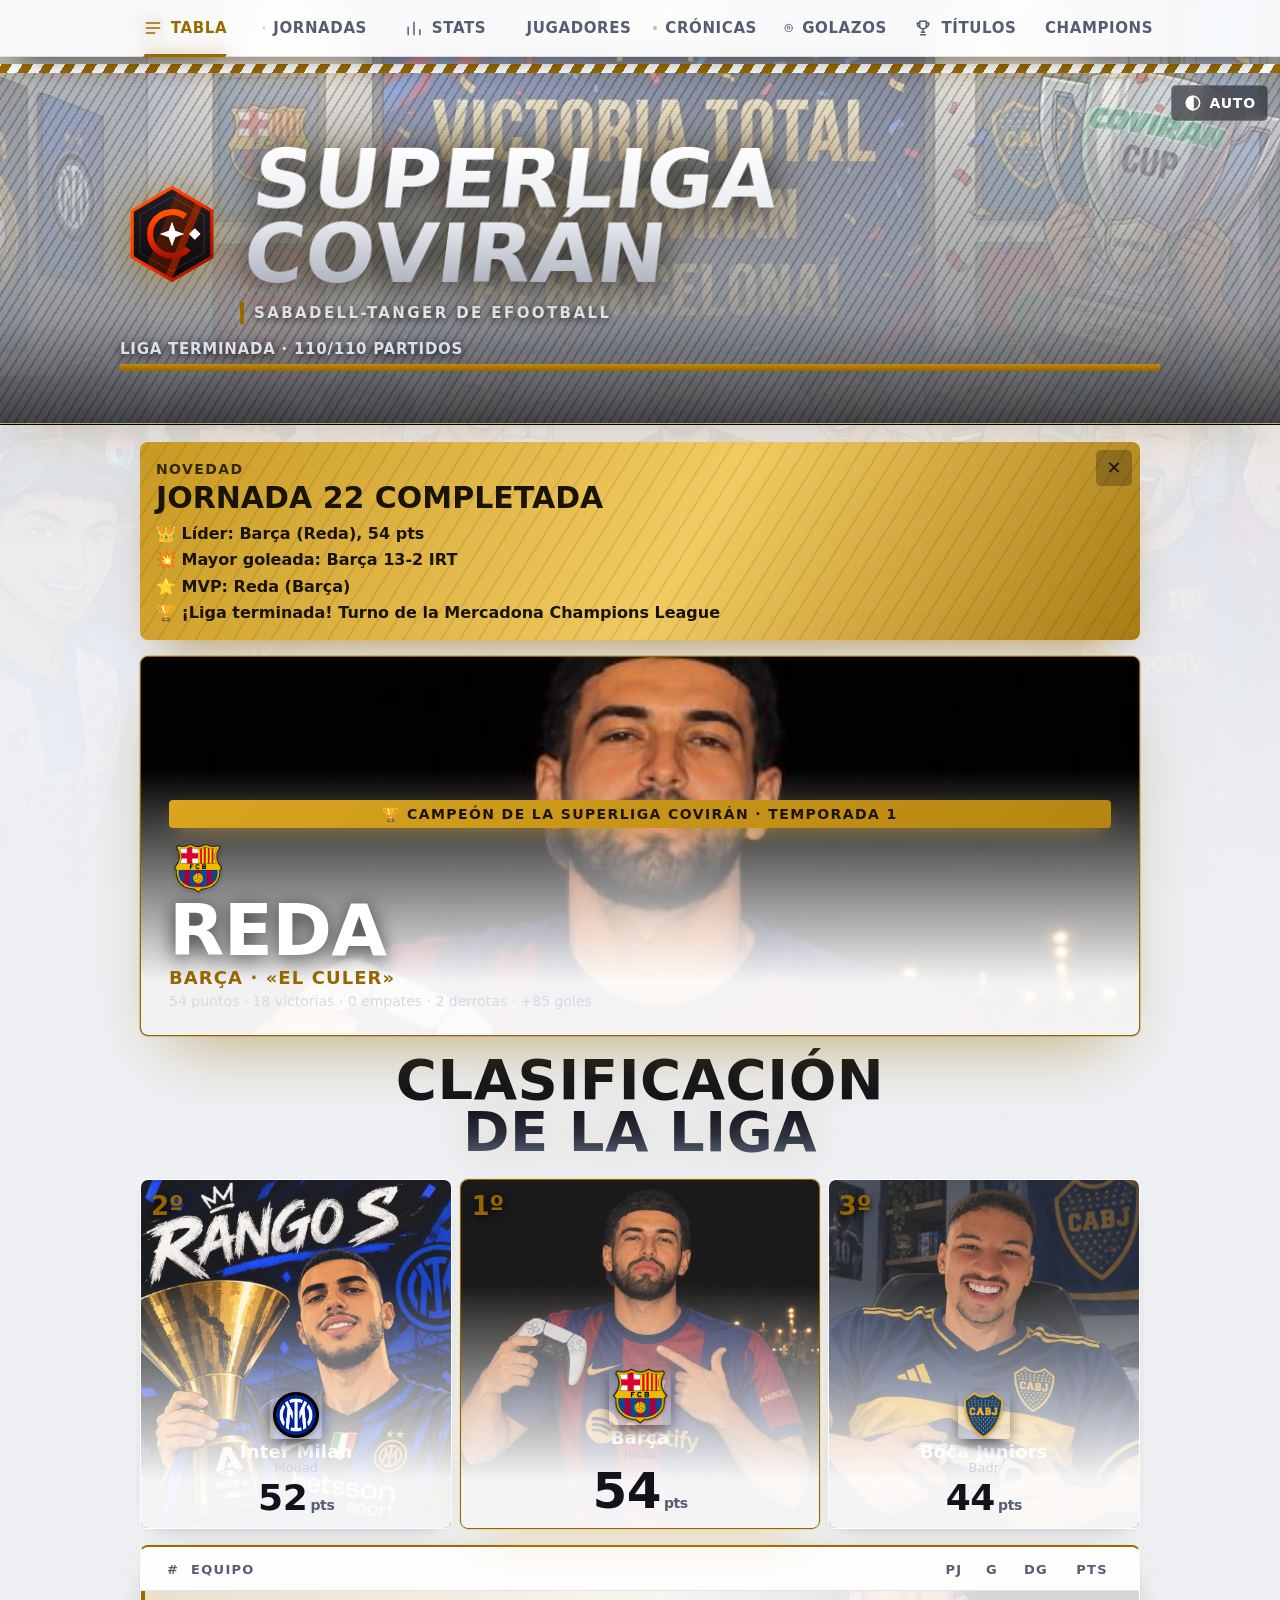
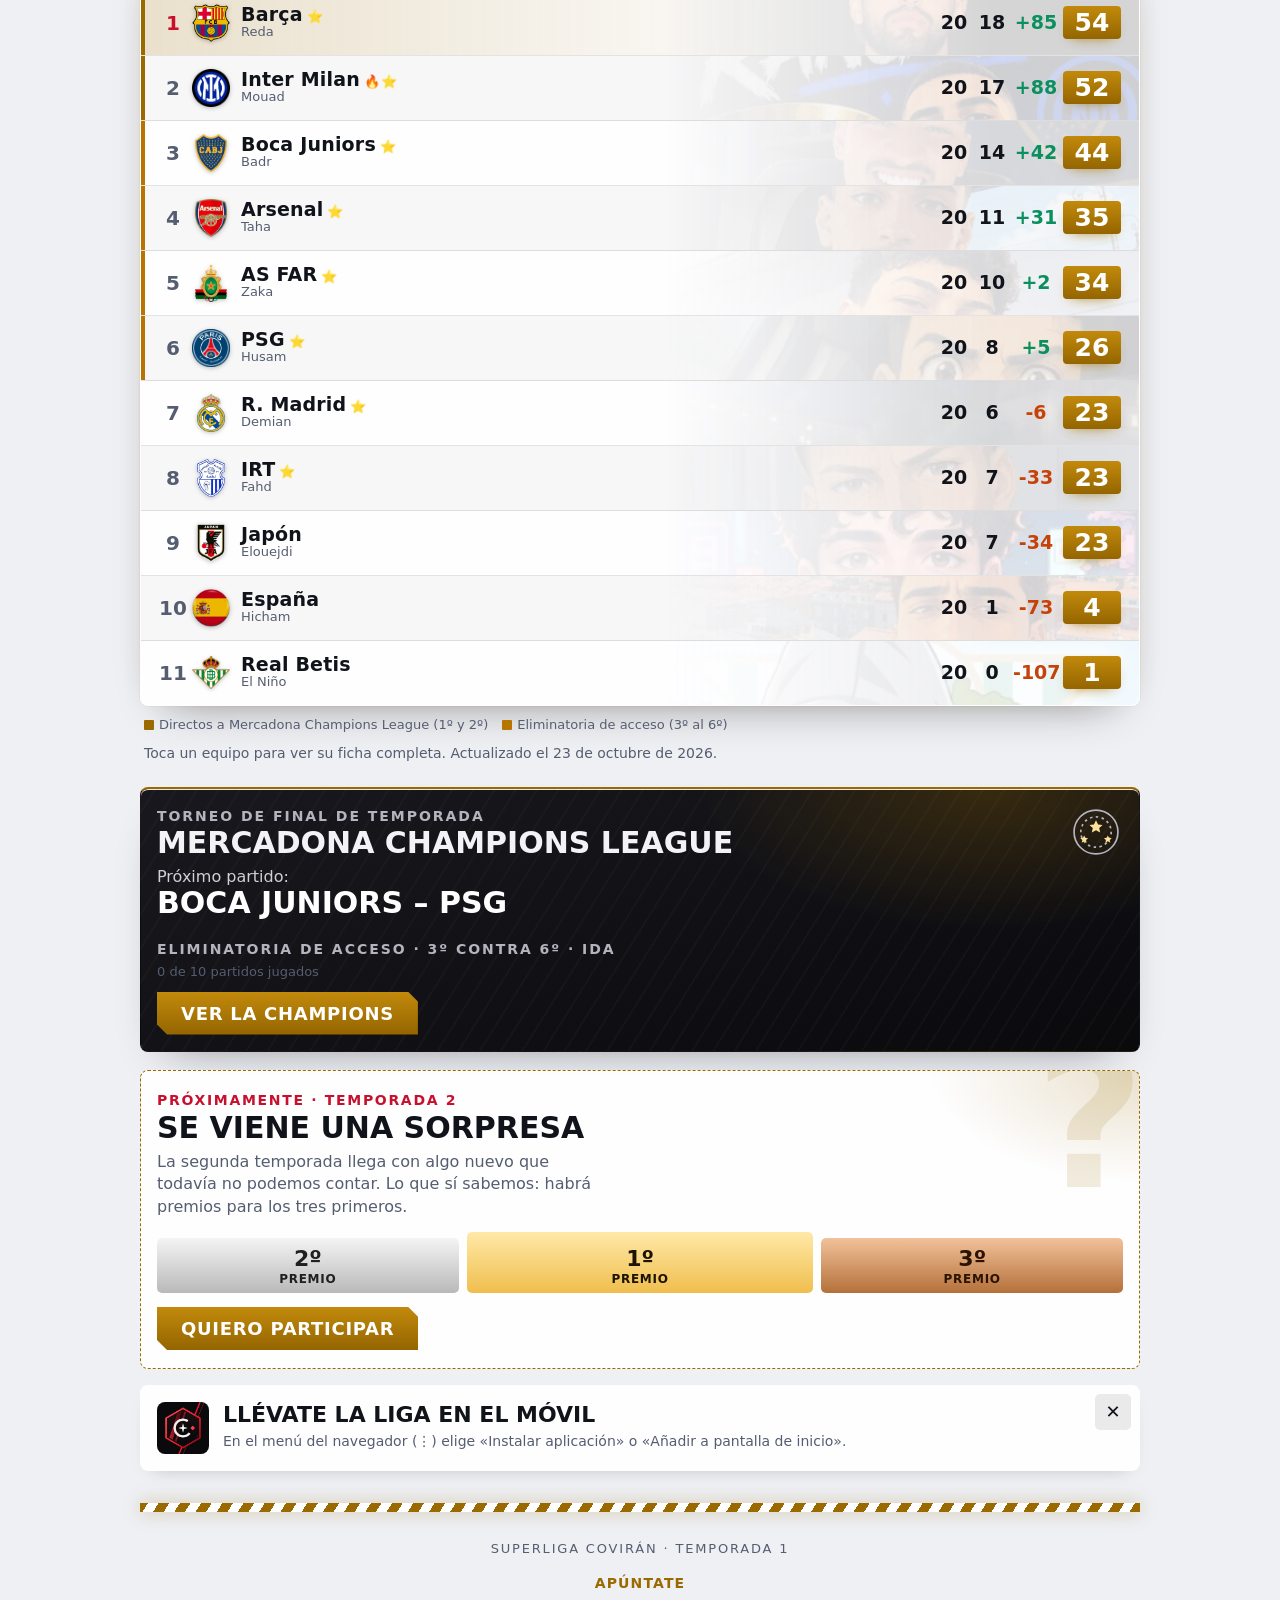
==== commit a167e505: "Nueva estética negro y oro: paleta, cabecera, botones, avisos, ranking y viñeta de estadio Co-Author" ====
--- a/index.html
+++ b/index.html
@@ -17,7 +17,7 @@
 <meta property="og:image" content="https://eldelvnoche.github.io/Coviran-SuperLeague/og.jpg">
 <meta property="og:image:alt" content="Superliga Covirán: los jugadores de la liga">
 <meta name="twitter:card" content="summary_large_image">
-<meta name="theme-color" content="#0a0c11">
+<meta name="theme-color" content="#07080b">
 <link rel="manifest" href="manifest.json">
 <meta name="mobile-web-app-capable" content="yes">
 <meta name="apple-mobile-web-app-capable" content="yes">
--- a/styles.css
+++ b/styles.css
@@ -4,13 +4,13 @@
 /* ============ 1 · tokens ============ */
 :root{
 color-scheme:dark;
---bg:#0a0c11;--panel:rgba(17,20,28,.88);--panel2:rgba(28,32,43,.92);--glass:rgba(14,17,24,.86);
+--bg:#07080b;--panel:rgba(17,20,28,.88);--panel2:rgba(28,32,43,.92);--glass:rgba(14,17,24,.86);
 --line:rgba(255,255,255,.1);--text:#f2f4f8;--mute:#a3aabc;
---acc:#e5173f;--hot:#ff5a73;--on-acc:#fff;
---gg:linear-gradient(180deg,#ee2049,#c10f33);--h1:linear-gradient(180deg,#fff,#e6e8ee 55%,#a9aebb);
---trophy:#e3b341;--trophy-g:linear-gradient(135deg,#f6dc8b,#e3b341 55%,#b3801c);
---win:#37d58a;--loss:#ff7a2f;--ucl:#e5173f;--po:#e3a02f;--euro:#a07bff;
---glow:rgba(229,23,63,.32);--tint:rgba(255,255,255,.026);--tint2:rgba(229,23,63,.12);--shadow:rgba(0,0,0,.6);
+--acc:#e0b13c;--acc-rgb:224,177,60;--red:#e5173f;--hot:#ff4d68;--on-acc:#1a1300;
+--gg:linear-gradient(180deg,#f7dc82,#dcaa2b 55%,#b0821a);--h1:linear-gradient(180deg,#fff3c9,#e8bd48 50%,#a47716);
+--trophy:#f1c85a;--trophy-g:linear-gradient(135deg,#f6dc8b,#e3b341 55%,#b3801c);
+--win:#37d58a;--loss:#ff7a2f;--ucl:#e0b13c;--po:#8fa3bd;--euro:#a07bff;
+--glow:rgba(224,177,60,.3);--tint:rgba(255,255,255,.026);--tint2:rgba(224,177,60,.1);--shadow:rgba(0,0,0,.6);
 --r:8px;--r-sm:5px;--nav-h:64px;
 --sh1:0 1px 0 rgba(255,255,255,.05) inset,0 10px 24px -14px rgba(0,0,0,.85);
 --sh2:0 1px 0 rgba(255,255,255,.06) inset,0 28px 56px -30px rgba(0,0,0,.95),0 2px 6px -2px rgba(0,0,0,.5);
@@ -21,10 +21,10 @@
 html[data-tema=claro]{
 color-scheme:light;
 --bg:#eef0f4;--panel:rgba(255,255,255,.94);--panel2:rgba(240,242,246,.96);--glass:rgba(255,255,255,.92);
---line:rgba(10,12,17,.11);--text:#11131a;--mute:#555d70;--acc:#d3123a;--hot:#d3123a;
---h1:linear-gradient(180deg,#11131a,#2b2f3c 55%,#555d70);
+--line:rgba(10,12,17,.11);--text:#11131a;--mute:#555d70;--acc:#9a6a00;--acc-rgb:154,106,0;--on-acc:#fff;--hot:#c8102e;
+--h1:linear-gradient(180deg,#11131a,#2b2f3c 55%,#555d70);--gg:linear-gradient(180deg,#c28a0c,#946500);
 --trophy:#946600;--trophy-g:linear-gradient(135deg,#d9a520,#946600);--win:#0b8f5f;--loss:#c64208;--po:#b87400;--euro:#6a4dff;
---glow:rgba(229,23,63,.2);--tint:rgba(0,0,0,.028);--tint2:rgba(229,23,63,.08);--shadow:rgba(10,12,17,.15);
+--glow:rgba(154,106,0,.2);--tint:rgba(0,0,0,.028);--tint2:rgba(154,106,0,.08);--ucl:#9a6a00;--shadow:rgba(10,12,17,.15);
 --sh1:0 1px 0 rgba(255,255,255,.8) inset,0 8px 20px -14px rgba(10,12,17,.35);
 --sh2:0 1px 0 rgba(255,255,255,.9) inset,0 22px 44px -28px rgba(10,12,17,.45);
 }
@@ -38,11 +38,11 @@
 button{cursor:pointer}
 a{color:var(--acc)}
 [hidden]{display:none!important}
-::selection{background:var(--acc);color:#fff}
+::selection{background:var(--acc);color:var(--on-acc)}
 :focus-visible{outline:3px solid var(--acc);outline-offset:2px;border-radius:2px}
 .hd,h1,h2,h3,.nm,.pt,.n,.sb,.pn,nav button,.jt,.chips button,.ps,.pnm,.rk,.big,.hdr,.vt,.sec-h,.cond{font-family:var(--f-d)}
 .sr,.skip{position:absolute;width:1px;height:1px;overflow:hidden;clip:rect(0 0 0 0);white-space:nowrap}
-.skip:focus{position:fixed;z-index:20;top:8px;left:8px;width:auto;height:auto;clip:auto;padding:10px 16px;background:var(--acc);color:#fff;border-radius:var(--r-sm);font-weight:700;text-decoration:none}
+.skip:focus{position:fixed;z-index:20;top:8px;left:8px;width:auto;height:auto;clip:auto;padding:10px 16px;background:var(--acc);color:var(--on-acc);border-radius:var(--r-sm);font-weight:700;text-decoration:none}
 /* póster de fondo: nítido arriba y oscureciéndose hacia abajo para que se lea todo */
 body::before{content:"";position:fixed;inset:0;z-index:-1;pointer-events:none;
 background:linear-gradient(180deg,rgba(10,12,17,.3) 0%,rgba(10,12,17,.72) 32%,rgba(10,12,17,.9) 62%,rgba(10,12,17,.95) 100%),url(fondo-web.jpg) center 30%/cover no-repeat,#0a0c11}
@@ -51,13 +51,13 @@
 @media (max-width:700px){html[data-tema=claro] body::before{background:linear-gradient(180deg,rgba(238,240,244,.3) 0,rgba(238,240,244,.6) 200px,rgba(238,240,244,.95) 360px,#eef0f4 470px),url(fondo-movil.jpg) 60% -150px/260% auto no-repeat,#eef0f4}}
 
 /* ============ 3 · cabecera, banda y navegación ============ */
-.band{height:9px;background:repeating-linear-gradient(-58deg,var(--acc) 0 9px,#09090c 9px 18px);opacity:.9}
+.band{height:9px;background:repeating-linear-gradient(-58deg,var(--acc) 0 9px,#050506 9px 18px);box-shadow:0 0 18px rgba(var(--acc-rgb),.35)}
 html[data-tema=claro] .band{background:repeating-linear-gradient(-58deg,var(--acc) 0 9px,#fff 9px 18px)}
 .band.bt{margin-top:32px}
 header{position:relative;padding:58px 16px 40px;border-bottom:1px solid var(--line);background:linear-gradient(180deg,rgba(10,12,17,0),rgba(10,12,17,.35) 70%,rgba(10,12,17,.75))}
 header>div{max-width:var(--w,680px);margin:0 auto;display:flex;align-items:center;gap:16px}
 header>div>div{min-width:0;flex:1}
-.logo{width:78px;height:78px;flex:none;filter:drop-shadow(0 4px 18px rgba(229,23,63,.55))}
+.logo{width:78px;height:78px;flex:none;filter:hue-rotate(38deg) saturate(1.25) brightness(1.1) drop-shadow(0 4px 22px rgba(var(--acc-rgb),.6))}
 h1{margin:0;display:inline-block;font-size:clamp(36px,11vw,72px);line-height:.9;font-weight:800;text-transform:uppercase;letter-spacing:.01em;background:var(--h1);-webkit-background-clip:text;background-clip:text;color:transparent;transform:skewX(-7deg);transform-origin:left bottom;filter:drop-shadow(0 4px 18px rgba(0,0,0,.85))}
 html[data-tema=claro] header h1{background:linear-gradient(180deg,#fff,#e6e8ee 55%,#a9aebb);-webkit-background-clip:text;background-clip:text}
 header .sub{display:block;margin:12px 0 0;padding:2px 0 2px 10px;border-left:4px solid var(--acc);color:#e9ebf1;font:600 clamp(12px,3.4vw,15px) var(--f-d);letter-spacing:.16em;text-transform:uppercase;text-shadow:0 2px 8px rgba(0,0,0,.9)}
@@ -101,19 +101,19 @@
 .lg.esc.xs{width:26px;height:24px}.lg.esc.sm{width:34px;height:34px}
 .nm{display:block;font-weight:700;font-size:19px;line-height:1.05;letter-spacing:.01em}
 .tt{display:block;color:var(--mute);font-size:13px;line-height:1.15;font-weight:500}
-.cta{display:inline-block;border:0;border-radius:var(--r-sm);padding:10px 20px;background:linear-gradient(180deg,#f0234b,#c10f33);color:#fff;font:800 18px var(--f-d);text-transform:uppercase;letter-spacing:.04em;text-decoration:none;box-shadow:0 1px 0 rgba(255,255,255,.25) inset,0 10px 22px -12px rgba(229,23,63,.9);transition:filter .2s,transform .15s}
+.cta{display:inline-block;border:0;border-radius:var(--r-sm);padding:10px 20px;background:var(--gg);color:var(--on-acc);font:800 18px var(--f-d);text-transform:uppercase;letter-spacing:.04em;text-decoration:none;box-shadow:0 1px 0 rgba(255,255,255,.25) inset,0 10px 22px -12px rgba(var(--acc-rgb),.9);transition:filter .2s,transform .15s}
 .cta:hover{filter:brightness(1.1)}
 .cta:active{transform:scale(.97)}
 .cta:disabled{opacity:.55;cursor:not-allowed;filter:grayscale(.4)}
-.lnk{display:inline-block;margin-top:12px;padding:7px 14px;border:1px solid var(--acc);border-radius:var(--r-sm);background:rgba(229,23,63,.06);color:var(--acc);font:800 16px var(--f-d);text-transform:uppercase;letter-spacing:.04em;text-decoration:none;transition:background-color .2s}
-.lnk:hover{background:rgba(229,23,63,.16)}
-.x{position:absolute;top:8px;right:8px;width:36px;height:36px;border:0;border-radius:var(--r-sm);background:rgba(0,0,0,.28);color:#fff;font-size:18px;line-height:1}
+.lnk{display:inline-block;margin-top:12px;padding:7px 14px;border:1px solid var(--acc);border-radius:var(--r-sm);background:rgba(var(--acc-rgb),.06);color:var(--acc);font:800 16px var(--f-d);text-transform:uppercase;letter-spacing:.04em;text-decoration:none;transition:background-color .2s}
+.lnk:hover{background:rgba(var(--acc-rgb),.16)}
+.x{position:absolute;top:8px;right:8px;width:36px;height:36px;border:0;border-radius:var(--r-sm);background:rgba(0,0,0,.25);color:inherit;font-size:18px;line-height:1}
 html[data-tema=claro] .ins .x{background:rgba(0,0,0,.08);color:var(--text)}
 .chips{display:flex;gap:6px;overflow-x:auto;padding:2px 0 12px;scrollbar-width:none}
 .chips::-webkit-scrollbar{display:none}
 .chips button{position:relative;flex:0 0 auto;min-width:46px;min-height:44px;padding:7px 11px;border:1px solid var(--line);border-radius:var(--r-sm);background:var(--glass);color:var(--text);font-weight:800;font-size:20px;transition:background-color .2s,transform .15s}
 .chips button:hover{background:var(--panel2)}
-.chips button[aria-pressed=true]{background:linear-gradient(180deg,#f0234b,#c10f33);border-color:transparent;color:#fff;box-shadow:0 8px 18px -10px rgba(229,23,63,.9)}
+.chips button[aria-pressed=true]{background:var(--gg);border-color:transparent;color:var(--on-acc);box-shadow:0 8px 18px -10px rgba(var(--acc-rgb),.9)}
 .chips button.done::after{content:"";position:absolute;top:5px;right:5px;width:6px;height:6px;border-radius:50%;background:var(--win)}
 .chips.sm button{min-width:0;min-height:40px;padding:6px 12px;font-size:16px;white-space:nowrap}
 .bdg{display:inline-flex;align-items:center;gap:5px;margin:6px 6px 0 0;padding:4px 10px;border:1px solid var(--line);border-radius:4px;background:var(--panel2);font-size:13px;font-weight:600;white-space:nowrap}
@@ -138,11 +138,11 @@
 
 /* ============ 5 · secciones ============ */
 /* aviso y próximos */
-.aviso{position:relative;margin:0 0 16px;padding:16px 52px 16px 16px;border-radius:var(--r);color:#fff;background:repeating-linear-gradient(-58deg,rgba(255,255,255,.07) 0 2px,transparent 2px 16px),linear-gradient(120deg,#b0001f,#e5173f 62%,#7d0016);box-shadow:0 22px 44px -24px rgba(229,23,63,.7)}
+.aviso{position:relative;margin:0 0 16px;padding:16px 52px 16px 16px;border-radius:var(--r);color:#1a1300;background:repeating-linear-gradient(-58deg,rgba(0,0,0,.08) 0 2px,transparent 2px 16px),linear-gradient(120deg,#c99a22,#f1cb62 55%,#a97c14);box-shadow:0 22px 44px -24px rgba(var(--acc-rgb),.8)}
 .aviso .k{font:700 14px var(--f-d);text-transform:uppercase;letter-spacing:.1em;opacity:.85}
 .aviso b{display:block;margin-top:2px;font:800 30px/1 var(--f-d);text-transform:uppercase}
 .aviso ul{margin:10px 0 0;padding:0;list-style:none;font-weight:600}.aviso li{margin-top:4px}
-.nh{display:flex;justify-content:space-between;align-items:center;padding:11px 14px;color:#fff;font:800 19px var(--f-d);text-transform:uppercase;letter-spacing:.04em;background:repeating-linear-gradient(-58deg,rgba(255,255,255,.06) 0 2px,transparent 2px 14px),var(--gg)}
+.nh{display:flex;justify-content:space-between;align-items:center;padding:11px 14px;color:var(--on-acc);font:800 19px var(--f-d);text-transform:uppercase;letter-spacing:.04em;background:repeating-linear-gradient(-58deg,rgba(0,0,0,.07) 0 2px,transparent 2px 14px),var(--gg)}
 .nh span{font-size:15px;opacity:.85}
 .nx{display:grid;grid-template-columns:1fr 34px 1fr;align-items:center;gap:6px;padding:11px 12px;border-bottom:1px solid var(--line)}
 .nx .tm{display:flex;align-items:center;gap:8px;min-width:0}.nx .tm.a{flex-direction:row-reverse;text-align:right}
@@ -195,7 +195,7 @@
 .row.qp{box-shadow:inset 4px 0 0 var(--po)}
 .main{padding:10px 12px;border:0;background:none;color:inherit;text-align:left;transition:background-color .2s}
 .main:hover{background:var(--tint2)}
-.row:first-child .main{background:linear-gradient(90deg,rgba(229,23,63,.16),transparent 70%)}
+.row:first-child .main{background:linear-gradient(90deg,rgba(var(--acc-rgb),.16),transparent 70%)}
 .main .lg{width:46px;height:30px}
 .main .lg.esc{width:40px;height:40px}
 .main.art::before{left:auto;width:48%;opacity:.2;background-position:center 22%;-webkit-mask-image:linear-gradient(90deg,transparent,#000 70%);mask-image:linear-gradient(90deg,transparent,#000 70%)}
@@ -209,12 +209,12 @@
 .tn{min-width:0}
 .ic{margin-left:4px;font-size:13px;letter-spacing:1px}
 .n{text-align:center;font-weight:600;font-size:19px;font-variant-numeric:tabular-nums}
-.n.pt{padding:3px 0;border-radius:4px;background:var(--gg);color:#fff;font-weight:800;font-size:25px;line-height:1.1;box-shadow:0 6px 14px -8px rgba(229,23,63,.9)}
+.n.pt{padding:3px 0;border-radius:4px;background:var(--gg);color:var(--on-acc);font-weight:800;font-size:25px;line-height:1.1;box-shadow:0 6px 14px -8px rgba(var(--acc-rgb),.9)}
 .st b{display:block;font:700 22px/1 var(--f-d)}.st span{color:var(--mute);font-size:12px}
 .leg{display:flex;flex-wrap:wrap;gap:6px 14px;margin:10px 4px 0;color:var(--mute);font-size:13px}
 .leg i{display:inline-block;width:10px;height:10px;margin-right:5px;border-radius:1px;vertical-align:-1px}
 /* Mercadona Champions League */
-.ucl,.uclt{border:1px solid var(--line);border-top:2px solid var(--acc);border-radius:var(--r);color:#f3f3f5;background:radial-gradient(420px 200px at 85% 0%,rgba(229,23,63,.28),transparent 70%),repeating-linear-gradient(-58deg,rgba(255,255,255,.025) 0 2px,transparent 2px 18px),linear-gradient(160deg,#18181e,#0a0a0d);box-shadow:var(--sh2)}
+.ucl,.uclt{border:1px solid var(--line);border-top:2px solid var(--acc);border-radius:var(--r);color:#f3f3f5;background:radial-gradient(420px 200px at 85% 0%,rgba(var(--acc-rgb),.28),transparent 70%),repeating-linear-gradient(-58deg,rgba(255,255,255,.025) 0 2px,transparent 2px 18px),linear-gradient(160deg,#18181e,#0a0a0d);box-shadow:var(--sh2)}
 .ucl{margin-top:26px;overflow:hidden}
 #v8 .ucl{margin-top:0}
 .ucl .uh{position:relative;padding:16px 16px 6px}
@@ -225,7 +225,7 @@
 .br{display:grid;gap:8px;padding:10px 14px 16px}
 .bl{margin:8px 2px -2px;color:#b4b4bf;font:700 13px var(--f-d);letter-spacing:.12em;text-transform:uppercase}
 .bm,.dq button{background:rgba(255,255,255,.05);border:1px solid rgba(255,255,255,.12);border-radius:var(--r-sm)}
-.bm{display:grid;grid-template-columns:1fr 56px 1fr;align-items:center;gap:6px;padding:8px 10px;color:#f3f3f5}
+.bm{display:grid;grid-template-columns:1fr 76px 1fr;align-items:center;gap:6px;padding:8px 10px;color:#f3f3f5}
 .bm .t{display:flex;align-items:center;gap:7px;min-width:0;font:700 17px/1.05 var(--f-d)}
 .bm .t.a{flex-direction:row-reverse;text-align:right}
 .bm .t em,.dq em{display:block;font-style:normal;font-weight:600;font-size:13px;color:#b4b4bf}
@@ -357,7 +357,7 @@
 .pi{min-width:0;flex:1}
 .pnm{display:block;font-weight:800;font-size:32px;line-height:1;text-transform:uppercase}
 .pi .tc{margin-top:6px}
-.rk{padding:1px 12px;border-radius:3px;background:var(--gg);color:#fff;font-weight:800;font-size:24px}
+.rk{padding:1px 12px;border-radius:3px;background:var(--gg);color:var(--on-acc);font-weight:800;font-size:24px}
 .bio{margin:12px 0 0}.bio.no{color:var(--mute)}
 .sg{display:grid;grid-template-columns:repeat(6,1fr);gap:4px;margin-top:14px;text-align:center}
 .sg.s7{grid-template-columns:repeat(7,1fr)}
@@ -388,14 +388,6 @@
 .cdn button b{display:block;font:800 19px/1.05 var(--f-d)}
 .cdn button em{font-style:normal;color:var(--mute);font-size:13px}
 /* títulos y ranking */
-.rg{display:grid;grid-template-columns:24px 40px minmax(0,1fr) auto;gap:8px;align-items:center;width:100%;padding:10px 12px;border:0;border-bottom:1px solid var(--line);background:none;color:inherit;text-align:left;transition:background-color .2s}
-.rg:hover{background:var(--tint2)}.rg:last-child{border-bottom:0}.rg:nth-child(even){background:var(--tint)}
-.rg:first-child{background:linear-gradient(90deg,rgba(229,23,63,.16),transparent 70%)}
-.rg:first-child .ps{color:var(--hot)}
-.rg .v{color:#fff;text-align:right;font:800 30px/1 var(--f-d)}
-.rg .nm{white-space:nowrap;overflow:hidden;text-overflow:ellipsis}
-.rgb{display:block;height:5px;margin:6px 0 5px;background:var(--line)}.rgb i{display:block;height:100%;background:var(--gg)}
-.rgs{display:block;color:var(--mute);font-size:12.5px;line-height:1.25}.rgs b{color:var(--text)}
 .tinfo{margin-top:14px;padding:12px 14px;border-left:3px solid var(--acc);font-size:14px;line-height:1.4}
 .tinfo>b{display:block;font:800 19px var(--f-d);text-transform:uppercase;letter-spacing:.04em}
 .tinfo p{margin:6px 0 0;color:var(--mute)}.tinfo p b{color:var(--text)}
@@ -422,7 +414,7 @@
 .tsl{display:grid;gap:7px;margin-top:10px}
 .tsl>div{display:flex;align-items:center;gap:8px;min-width:0;font-weight:600}
 .tsl>div>i{flex:none;width:106px;font:700 12px var(--f-d);font-style:normal;color:var(--mute);letter-spacing:.08em;text-transform:uppercase}
-.ts.live{border-left:3px solid var(--acc);background:linear-gradient(90deg,rgba(229,23,63,.1),transparent 70%)}
+.ts.live{border-left:3px solid var(--acc);background:linear-gradient(90deg,rgba(var(--acc-rgb),.1),transparent 70%)}
 /* inscripciones */
 .fti{margin:4px 0 6px;font:800 30px/1 var(--f-d);text-transform:uppercase}
 .frm{display:grid;gap:12px;margin-top:14px}
@@ -434,6 +426,37 @@
 .frm .ck input{flex:none;width:20px;height:20px;margin:1px 0 0;accent-color:var(--acc)}
 .frm .hp{position:absolute;left:-9999px;width:1px;height:1px;opacity:0}
 .fmsg{margin:0;font-weight:600}.fmsg.bad{color:var(--loss)}.fmsg.ok{color:var(--win)}
+/* ranking general (Coviran Rating) */
+.rkh{margin:0 0 14px;padding:16px;border:1px solid var(--line);border-left:4px solid var(--acc);border-radius:var(--r);background:var(--glass)}
+.rkh span{color:var(--hot);font:700 13px var(--f-d);letter-spacing:.14em;text-transform:uppercase}
+.rkh b{display:block;font:800 34px/1 var(--f-d);text-transform:uppercase}
+.rkh p{margin:6px 0 0;color:var(--mute);font-size:14px}
+.rr{display:grid;grid-template-columns:26px 40px minmax(0,1fr) auto;gap:10px;align-items:center;width:100%;padding:12px;border:0;border-bottom:1px solid var(--line);background:none;color:inherit;text-align:left;transition:background-color .2s}
+.rr:hover{background:var(--tint2)}.rr:last-child{border-bottom:0}
+.rr.top1{background:linear-gradient(90deg,rgba(227,179,65,.16),transparent 70%)}
+.rr.top1 .ps{color:var(--trophy)}
+.rr.top2 .ps,.rr.top3 .ps{color:var(--text)}
+.rr .v{color:#fff;text-align:right;font:800 34px/1 var(--f-d);letter-spacing:-.01em}
+.rr .v small{margin-left:3px;color:var(--mute);font-size:12px;font-weight:700;letter-spacing:.08em;text-transform:uppercase}
+html[data-tema=claro] .rr .v{color:var(--text)}
+.rrm{min-width:0;display:block}
+.rrm .nm{white-space:nowrap;overflow:hidden;text-overflow:ellipsis}
+.stk{display:flex;height:6px;margin:8px 0 6px;overflow:hidden;border-radius:1px;background:var(--line)}
+.stk i{display:block;height:100%}
+.sg-liga{background:#e0b13c}.sg-ucl{background:#a07bff}.sg-lidl{background:#e5173f}.sg-ami{background:#38bdf8}
+.rrd{display:flex;flex-wrap:wrap;gap:2px 12px;color:var(--mute);font:700 13px var(--f-d);letter-spacing:.04em}
+.rrd span{display:inline-flex;align-items:center;gap:5px}.rrd i{width:8px;height:8px;border-radius:1px}
+.tier{font:800 12px var(--f-d);letter-spacing:.12em;text-transform:uppercase}
+.t-leyenda{color:var(--trophy)}.t-elite{color:#cdbcff}.t-pro{color:var(--hot)}.t-titular{color:var(--text)}.t-promesa{color:var(--mute)}
+.rkw{display:grid;grid-template-columns:repeat(4,1fr);gap:8px;margin-top:14px}
+.rkw div{padding:12px 10px;border:1px solid var(--line);border-top:3px solid var(--c);border-radius:var(--r);background:var(--glass);text-align:center}
+.rkw b{display:block;font:800 32px/1 var(--f-d)}
+.rkw span{display:block;margin-top:4px;color:var(--mute);font-size:12px;line-height:1.2}
+@media (max-width:480px){.rkw{grid-template-columns:1fr 1fr}.rr{gap:8px}.rr .v{font-size:28px}}
+/* Champions ida y vuelta */
+.bm{grid-template-columns:1fr 76px 1fr}
+.bm .det{grid-column:1/-1;margin-top:2px;color:#b4b4bf;font:700 12px var(--f-d);letter-spacing:.1em;text-transform:uppercase;text-align:center}
+.ucm .sb em{margin-top:2px;font-size:14px;letter-spacing:.04em}
 /* pie */
 .ft{padding:16px 0 0;text-align:center;color:var(--mute);font:500 13px var(--f-d);letter-spacing:.14em;text-transform:uppercase}
 .ftl{display:flex;flex-wrap:wrap;justify-content:center;gap:8px 16px;margin-top:10px;font:700 14px var(--f-d);text-transform:uppercase;letter-spacing:.08em}
@@ -482,6 +505,39 @@
 .sbar div{display:flex;height:6px;overflow:hidden;background:var(--panel2)}.sbar div:first-child{justify-content:flex-end}
 .sbar i{display:block;height:100%;background:var(--line)}.sbar i.on{background:var(--gg)}
 
+/* ============ 6b · carácter: negro y oro ============ */
+html:not([data-tema=claro]) body::after{content:"";position:fixed;inset:0;z-index:-1;pointer-events:none;background:radial-gradient(120% 90% at 50% 25%,transparent 42%,rgba(0,0,0,.78)),linear-gradient(180deg,transparent 55%,rgba(0,0,0,.45))}
+*{scrollbar-color:#4a3d1c #0a0b0e}
+header{border-bottom:1px solid rgba(var(--acc-rgb),.5);box-shadow:0 1px 0 #000,0 22px 44px -22px rgba(var(--acc-rgb),.3)}
+header::before{content:"";position:absolute;inset:0;z-index:0;pointer-events:none;background:repeating-linear-gradient(-58deg,rgba(0,0,0,.2) 0 2px,transparent 2px 8px)}
+header>*{position:relative;z-index:1}
+.tema{z-index:3}
+h1{filter:drop-shadow(0 4px 18px rgba(0,0,0,.9)) drop-shadow(0 0 28px rgba(var(--acc-rgb),.28))}
+.vt{letter-spacing:.01em}
+.vt b{filter:drop-shadow(0 0 22px rgba(var(--acc-rgb),.22))}
+.sec-h::before{box-shadow:0 0 14px rgba(var(--acc-rgb),.65)}
+.card,.pc,.rc,.bc,.ins,.fbox,.tinfo{border-color:rgba(255,255,255,.08)}
+.card{border-top-color:var(--acc);box-shadow:var(--sh2),0 0 0 1px rgba(var(--acc-rgb),.05),0 0 40px -22px rgba(var(--acc-rgb),.35)}
+.card.soft{box-shadow:var(--sh1)}
+.cta{border-radius:0;clip-path:polygon(0 0,calc(100% - 10px) 0,100% 10px,100% 100%,10px 100%,0 calc(100% - 10px));padding:11px 24px;box-shadow:none;text-shadow:0 1px 0 rgba(255,255,255,.25)}
+html[data-tema=claro] .cta{text-shadow:none}
+.chips button{border-radius:2px}
+.lnk{border-radius:2px}
+.pc.art .pn{color:var(--trophy)}
+.rr:hover,.main:hover,.it:hover,.pm:hover{box-shadow:inset 3px 0 0 var(--acc)}
+.row:first-child .main{background:linear-gradient(90deg,rgba(var(--acc-rgb),.2),transparent 72%)}
+.row.q{box-shadow:inset 4px 0 0 var(--ucl)}
+.row.qp{box-shadow:inset 4px 0 0 var(--po)}
+nav button[aria-selected=true]{color:var(--acc)}
+nav button[aria-selected=true] svg{filter:drop-shadow(0 0 8px rgba(var(--acc-rgb),.7))}
+nav button[aria-selected=true]::before{box-shadow:0 0 14px rgba(var(--acc-rgb),.8)}
+dialog.sh{border-top-color:var(--acc);box-shadow:0 -20px 60px rgba(0,0,0,.6),0 0 60px -20px rgba(var(--acc-rgb),.35)}
+.champ1{box-shadow:0 0 0 1px rgba(var(--acc-rgb),.3),0 30px 70px -30px rgba(var(--acc-rgb),.6)}
+.rkh,.archb,.tinfo,.don{border-left-color:var(--acc)}
+.bdg{border-radius:2px}
+.live-dot{display:inline-block;width:8px;height:8px;margin-right:6px;border-radius:50%;background:var(--red);box-shadow:0 0 10px var(--red)}
+@media (prefers-reduced-motion:no-preference){.live-dot{animation:pulso 1.6s ease-in-out infinite}@keyframes pulso{50%{opacity:.35}}}
+
 /* ============ 7 · escritorio ============ */
 @media (min-width:900px){
 :root{--w:1040px;--nav-h:56px}
--- a/styles.css
+++ b/styles.css
@@ -4,13 +4,13 @@
 /* ============ 1 · tokens ============ */
 :root{
 color-scheme:dark;
---bg:#0a0c11;--panel:rgba(17,20,28,.88);--panel2:rgba(28,32,43,.92);--glass:rgba(14,17,24,.86);
+--bg:#07080b;--panel:rgba(17,20,28,.88);--panel2:rgba(28,32,43,.92);--glass:rgba(14,17,24,.86);
 --line:rgba(255,255,255,.1);--text:#f2f4f8;--mute:#a3aabc;
---acc:#e5173f;--hot:#ff5a73;--on-acc:#fff;
---gg:linear-gradient(180deg,#ee2049,#c10f33);--h1:linear-gradient(180deg,#fff,#e6e8ee 55%,#a9aebb);
---trophy:#e3b341;--trophy-g:linear-gradient(135deg,#f6dc8b,#e3b341 55%,#b3801c);
---win:#37d58a;--loss:#ff7a2f;--ucl:#e5173f;--po:#e3a02f;--euro:#a07bff;
---glow:rgba(229,23,63,.32);--tint:rgba(255,255,255,.026);--tint2:rgba(229,23,63,.12);--shadow:rgba(0,0,0,.6);
+--acc:#e0b13c;--acc-rgb:224,177,60;--red:#e5173f;--hot:#ff4d68;--on-acc:#1a1300;
+--gg:linear-gradient(180deg,#f7dc82,#dcaa2b 55%,#b0821a);--h1:linear-gradient(180deg,#fff3c9,#e8bd48 50%,#a47716);
+--trophy:#f1c85a;--trophy-g:linear-gradient(135deg,#f6dc8b,#e3b341 55%,#b3801c);
+--win:#37d58a;--loss:#ff7a2f;--ucl:#e0b13c;--po:#8fa3bd;--euro:#a07bff;
+--glow:rgba(224,177,60,.3);--tint:rgba(255,255,255,.026);--tint2:rgba(224,177,60,.1);--shadow:rgba(0,0,0,.6);
 --r:8px;--r-sm:5px;--nav-h:64px;
 --sh1:0 1px 0 rgba(255,255,255,.05) inset,0 10px 24px -14px rgba(0,0,0,.85);
 --sh2:0 1px 0 rgba(255,255,255,.06) inset,0 28px 56px -30px rgba(0,0,0,.95),0 2px 6px -2px rgba(0,0,0,.5);
@@ -21,10 +21,10 @@
 html[data-tema=claro]{
 color-scheme:light;
 --bg:#eef0f4;--panel:rgba(255,255,255,.94);--panel2:rgba(240,242,246,.96);--glass:rgba(255,255,255,.92);
---line:rgba(10,12,17,.11);--text:#11131a;--mute:#555d70;--acc:#d3123a;--hot:#d3123a;
---h1:linear-gradient(180deg,#11131a,#2b2f3c 55%,#555d70);
+--line:rgba(10,12,17,.11);--text:#11131a;--mute:#555d70;--acc:#9a6a00;--acc-rgb:154,106,0;--on-acc:#fff;--hot:#c8102e;
+--h1:linear-gradient(180deg,#11131a,#2b2f3c 55%,#555d70);--gg:linear-gradient(180deg,#c28a0c,#946500);
 --trophy:#946600;--trophy-g:linear-gradient(135deg,#d9a520,#946600);--win:#0b8f5f;--loss:#c64208;--po:#b87400;--euro:#6a4dff;
---glow:rgba(229,23,63,.2);--tint:rgba(0,0,0,.028);--tint2:rgba(229,23,63,.08);--shadow:rgba(10,12,17,.15);
+--glow:rgba(154,106,0,.2);--tint:rgba(0,0,0,.028);--tint2:rgba(154,106,0,.08);--ucl:#9a6a00;--shadow:rgba(10,12,17,.15);
 --sh1:0 1px 0 rgba(255,255,255,.8) inset,0 8px 20px -14px rgba(10,12,17,.35);
 --sh2:0 1px 0 rgba(255,255,255,.9) inset,0 22px 44px -28px rgba(10,12,17,.45);
 }
@@ -38,11 +38,11 @@
 button{cursor:pointer}
 a{color:var(--acc)}
 [hidden]{display:none!important}
-::selection{background:var(--acc);color:#fff}
+::selection{background:var(--acc);color:var(--on-acc)}
 :focus-visible{outline:3px solid var(--acc);outline-offset:2px;border-radius:2px}
 .hd,h1,h2,h3,.nm,.pt,.n,.sb,.pn,nav button,.jt,.chips button,.ps,.pnm,.rk,.big,.hdr,.vt,.sec-h,.cond{font-family:var(--f-d)}
 .sr,.skip{position:absolute;width:1px;height:1px;overflow:hidden;clip:rect(0 0 0 0);white-space:nowrap}
-.skip:focus{position:fixed;z-index:20;top:8px;left:8px;width:auto;height:auto;clip:auto;padding:10px 16px;background:var(--acc);color:#fff;border-radius:var(--r-sm);font-weight:700;text-decoration:none}
+.skip:focus{position:fixed;z-index:20;top:8px;left:8px;width:auto;height:auto;clip:auto;padding:10px 16px;background:var(--acc);color:var(--on-acc);border-radius:var(--r-sm);font-weight:700;text-decoration:none}
 /* póster de fondo: nítido arriba y oscureciéndose hacia abajo para que se lea todo */
 body::before{content:"";position:fixed;inset:0;z-index:-1;pointer-events:none;
 background:linear-gradient(180deg,rgba(10,12,17,.3) 0%,rgba(10,12,17,.72) 32%,rgba(10,12,17,.9) 62%,rgba(10,12,17,.95) 100%),url(fondo-web.jpg) center 30%/cover no-repeat,#0a0c11}
@@ -51,13 +51,13 @@
 @media (max-width:700px){html[data-tema=claro] body::before{background:linear-gradient(180deg,rgba(238,240,244,.3) 0,rgba(238,240,244,.6) 200px,rgba(238,240,244,.95) 360px,#eef0f4 470px),url(fondo-movil.jpg) 60% -150px/260% auto no-repeat,#eef0f4}}
 
 /* ============ 3 · cabecera, banda y navegación ============ */
-.band{height:9px;background:repeating-linear-gradient(-58deg,var(--acc) 0 9px,#09090c 9px 18px);opacity:.9}
+.band{height:9px;background:repeating-linear-gradient(-58deg,var(--acc) 0 9px,#050506 9px 18px);box-shadow:0 0 18px rgba(var(--acc-rgb),.35)}
 html[data-tema=claro] .band{background:repeating-linear-gradient(-58deg,var(--acc) 0 9px,#fff 9px 18px)}
 .band.bt{margin-top:32px}
 header{position:relative;padding:58px 16px 40px;border-bottom:1px solid var(--line);background:linear-gradient(180deg,rgba(10,12,17,0),rgba(10,12,17,.35) 70%,rgba(10,12,17,.75))}
 header>div{max-width:var(--w,680px);margin:0 auto;display:flex;align-items:center;gap:16px}
 header>div>div{min-width:0;flex:1}
-.logo{width:78px;height:78px;flex:none;filter:drop-shadow(0 4px 18px rgba(229,23,63,.55))}
+.logo{width:78px;height:78px;flex:none;filter:hue-rotate(38deg) saturate(1.25) brightness(1.1) drop-shadow(0 4px 22px rgba(var(--acc-rgb),.6))}
 h1{margin:0;display:inline-block;font-size:clamp(36px,11vw,72px);line-height:.9;font-weight:800;text-transform:uppercase;letter-spacing:.01em;background:var(--h1);-webkit-background-clip:text;background-clip:text;color:transparent;transform:skewX(-7deg);transform-origin:left bottom;filter:drop-shadow(0 4px 18px rgba(0,0,0,.85))}
 html[data-tema=claro] header h1{background:linear-gradient(180deg,#fff,#e6e8ee 55%,#a9aebb);-webkit-background-clip:text;background-clip:text}
 header .sub{display:block;margin:12px 0 0;padding:2px 0 2px 10px;border-left:4px solid var(--acc);color:#e9ebf1;font:600 clamp(12px,3.4vw,15px) var(--f-d);letter-spacing:.16em;text-transform:uppercase;text-shadow:0 2px 8px rgba(0,0,0,.9)}
@@ -101,19 +101,19 @@
 .lg.esc.xs{width:26px;height:24px}.lg.esc.sm{width:34px;height:34px}
 .nm{display:block;font-weight:700;font-size:19px;line-height:1.05;letter-spacing:.01em}
 .tt{display:block;color:var(--mute);font-size:13px;line-height:1.15;font-weight:500}
-.cta{display:inline-block;border:0;border-radius:var(--r-sm);padding:10px 20px;background:linear-gradient(180deg,#f0234b,#c10f33);color:#fff;font:800 18px var(--f-d);text-transform:uppercase;letter-spacing:.04em;text-decoration:none;box-shadow:0 1px 0 rgba(255,255,255,.25) inset,0 10px 22px -12px rgba(229,23,63,.9);transition:filter .2s,transform .15s}
+.cta{display:inline-block;border:0;border-radius:var(--r-sm);padding:10px 20px;background:var(--gg);color:var(--on-acc);font:800 18px var(--f-d);text-transform:uppercase;letter-spacing:.04em;text-decoration:none;box-shadow:0 1px 0 rgba(255,255,255,.25) inset,0 10px 22px -12px rgba(var(--acc-rgb),.9);transition:filter .2s,transform .15s}
 .cta:hover{filter:brightness(1.1)}
 .cta:active{transform:scale(.97)}
 .cta:disabled{opacity:.55;cursor:not-allowed;filter:grayscale(.4)}
-.lnk{display:inline-block;margin-top:12px;padding:7px 14px;border:1px solid var(--acc);border-radius:var(--r-sm);background:rgba(229,23,63,.06);color:var(--acc);font:800 16px var(--f-d);text-transform:uppercase;letter-spacing:.04em;text-decoration:none;transition:background-color .2s}
-.lnk:hover{background:rgba(229,23,63,.16)}
-.x{position:absolute;top:8px;right:8px;width:36px;height:36px;border:0;border-radius:var(--r-sm);background:rgba(0,0,0,.28);color:#fff;font-size:18px;line-height:1}
+.lnk{display:inline-block;margin-top:12px;padding:7px 14px;border:1px solid var(--acc);border-radius:var(--r-sm);background:rgba(var(--acc-rgb),.06);color:var(--acc);font:800 16px var(--f-d);text-transform:uppercase;letter-spacing:.04em;text-decoration:none;transition:background-color .2s}
+.lnk:hover{background:rgba(var(--acc-rgb),.16)}
+.x{position:absolute;top:8px;right:8px;width:36px;height:36px;border:0;border-radius:var(--r-sm);background:rgba(0,0,0,.25);color:inherit;font-size:18px;line-height:1}
 html[data-tema=claro] .ins .x{background:rgba(0,0,0,.08);color:var(--text)}
 .chips{display:flex;gap:6px;overflow-x:auto;padding:2px 0 12px;scrollbar-width:none}
 .chips::-webkit-scrollbar{display:none}
 .chips button{position:relative;flex:0 0 auto;min-width:46px;min-height:44px;padding:7px 11px;border:1px solid var(--line);border-radius:var(--r-sm);background:var(--glass);color:var(--text);font-weight:800;font-size:20px;transition:background-color .2s,transform .15s}
 .chips button:hover{background:var(--panel2)}
-.chips button[aria-pressed=true]{background:linear-gradient(180deg,#f0234b,#c10f33);border-color:transparent;color:#fff;box-shadow:0 8px 18px -10px rgba(229,23,63,.9)}
+.chips button[aria-pressed=true]{background:var(--gg);border-color:transparent;color:var(--on-acc);box-shadow:0 8px 18px -10px rgba(var(--acc-rgb),.9)}
 .chips button.done::after{content:"";position:absolute;top:5px;right:5px;width:6px;height:6px;border-radius:50%;background:var(--win)}
 .chips.sm button{min-width:0;min-height:40px;padding:6px 12px;font-size:16px;white-space:nowrap}
 .bdg{display:inline-flex;align-items:center;gap:5px;margin:6px 6px 0 0;padding:4px 10px;border:1px solid var(--line);border-radius:4px;background:var(--panel2);font-size:13px;font-weight:600;white-space:nowrap}
@@ -138,11 +138,11 @@
 
 /* ============ 5 · secciones ============ */
 /* aviso y próximos */
-.aviso{position:relative;margin:0 0 16px;padding:16px 52px 16px 16px;border-radius:var(--r);color:#fff;background:repeating-linear-gradient(-58deg,rgba(255,255,255,.07) 0 2px,transparent 2px 16px),linear-gradient(120deg,#b0001f,#e5173f 62%,#7d0016);box-shadow:0 22px 44px -24px rgba(229,23,63,.7)}
+.aviso{position:relative;margin:0 0 16px;padding:16px 52px 16px 16px;border-radius:var(--r);color:#1a1300;background:repeating-linear-gradient(-58deg,rgba(0,0,0,.08) 0 2px,transparent 2px 16px),linear-gradient(120deg,#c99a22,#f1cb62 55%,#a97c14);box-shadow:0 22px 44px -24px rgba(var(--acc-rgb),.8)}
 .aviso .k{font:700 14px var(--f-d);text-transform:uppercase;letter-spacing:.1em;opacity:.85}
 .aviso b{display:block;margin-top:2px;font:800 30px/1 var(--f-d);text-transform:uppercase}
 .aviso ul{margin:10px 0 0;padding:0;list-style:none;font-weight:600}.aviso li{margin-top:4px}
-.nh{display:flex;justify-content:space-between;align-items:center;padding:11px 14px;color:#fff;font:800 19px var(--f-d);text-transform:uppercase;letter-spacing:.04em;background:repeating-linear-gradient(-58deg,rgba(255,255,255,.06) 0 2px,transparent 2px 14px),var(--gg)}
+.nh{display:flex;justify-content:space-between;align-items:center;padding:11px 14px;color:var(--on-acc);font:800 19px var(--f-d);text-transform:uppercase;letter-spacing:.04em;background:repeating-linear-gradient(-58deg,rgba(0,0,0,.07) 0 2px,transparent 2px 14px),var(--gg)}
 .nh span{font-size:15px;opacity:.85}
 .nx{display:grid;grid-template-columns:1fr 34px 1fr;align-items:center;gap:6px;padding:11px 12px;border-bottom:1px solid var(--line)}
 .nx .tm{display:flex;align-items:center;gap:8px;min-width:0}.nx .tm.a{flex-direction:row-reverse;text-align:right}
@@ -195,7 +195,7 @@
 .row.qp{box-shadow:inset 4px 0 0 var(--po)}
 .main{padding:10px 12px;border:0;background:none;color:inherit;text-align:left;transition:background-color .2s}
 .main:hover{background:var(--tint2)}
-.row:first-child .main{background:linear-gradient(90deg,rgba(229,23,63,.16),transparent 70%)}
+.row:first-child .main{background:linear-gradient(90deg,rgba(var(--acc-rgb),.16),transparent 70%)}
 .main .lg{width:46px;height:30px}
 .main .lg.esc{width:40px;height:40px}
 .main.art::before{left:auto;width:48%;opacity:.2;background-position:center 22%;-webkit-mask-image:linear-gradient(90deg,transparent,#000 70%);mask-image:linear-gradient(90deg,transparent,#000 70%)}
@@ -209,12 +209,12 @@
 .tn{min-width:0}
 .ic{margin-left:4px;font-size:13px;letter-spacing:1px}
 .n{text-align:center;font-weight:600;font-size:19px;font-variant-numeric:tabular-nums}
-.n.pt{padding:3px 0;border-radius:4px;background:var(--gg);color:#fff;font-weight:800;font-size:25px;line-height:1.1;box-shadow:0 6px 14px -8px rgba(229,23,63,.9)}
+.n.pt{padding:3px 0;border-radius:4px;background:var(--gg);color:var(--on-acc);font-weight:800;font-size:25px;line-height:1.1;box-shadow:0 6px 14px -8px rgba(var(--acc-rgb),.9)}
 .st b{display:block;font:700 22px/1 var(--f-d)}.st span{color:var(--mute);font-size:12px}
 .leg{display:flex;flex-wrap:wrap;gap:6px 14px;margin:10px 4px 0;color:var(--mute);font-size:13px}
 .leg i{display:inline-block;width:10px;height:10px;margin-right:5px;border-radius:1px;vertical-align:-1px}
 /* Mercadona Champions League */
-.ucl,.uclt{border:1px solid var(--line);border-top:2px solid var(--acc);border-radius:var(--r);color:#f3f3f5;background:radial-gradient(420px 200px at 85% 0%,rgba(229,23,63,.28),transparent 70%),repeating-linear-gradient(-58deg,rgba(255,255,255,.025) 0 2px,transparent 2px 18px),linear-gradient(160deg,#18181e,#0a0a0d);box-shadow:var(--sh2)}
+.ucl,.uclt{border:1px solid var(--line);border-top:2px solid var(--acc);border-radius:var(--r);color:#f3f3f5;background:radial-gradient(420px 200px at 85% 0%,rgba(var(--acc-rgb),.28),transparent 70%),repeating-linear-gradient(-58deg,rgba(255,255,255,.025) 0 2px,transparent 2px 18px),linear-gradient(160deg,#18181e,#0a0a0d);box-shadow:var(--sh2)}
 .ucl{margin-top:26px;overflow:hidden}
 #v8 .ucl{margin-top:0}
 .ucl .uh{position:relative;padding:16px 16px 6px}
@@ -225,7 +225,7 @@
 .br{display:grid;gap:8px;padding:10px 14px 16px}
 .bl{margin:8px 2px -2px;color:#b4b4bf;font:700 13px var(--f-d);letter-spacing:.12em;text-transform:uppercase}
 .bm,.dq button{background:rgba(255,255,255,.05);border:1px solid rgba(255,255,255,.12);border-radius:var(--r-sm)}
-.bm{display:grid;grid-template-columns:1fr 56px 1fr;align-items:center;gap:6px;padding:8px 10px;color:#f3f3f5}
+.bm{display:grid;grid-template-columns:1fr 76px 1fr;align-items:center;gap:6px;padding:8px 10px;color:#f3f3f5}
 .bm .t{display:flex;align-items:center;gap:7px;min-width:0;font:700 17px/1.05 var(--f-d)}
 .bm .t.a{flex-direction:row-reverse;text-align:right}
 .bm .t em,.dq em{display:block;font-style:normal;font-weight:600;font-size:13px;color:#b4b4bf}
@@ -357,7 +357,7 @@
 .pi{min-width:0;flex:1}
 .pnm{display:block;font-weight:800;font-size:32px;line-height:1;text-transform:uppercase}
 .pi .tc{margin-top:6px}
-.rk{padding:1px 12px;border-radius:3px;background:var(--gg);color:#fff;font-weight:800;font-size:24px}
+.rk{padding:1px 12px;border-radius:3px;background:var(--gg);color:var(--on-acc);font-weight:800;font-size:24px}
 .bio{margin:12px 0 0}.bio.no{color:var(--mute)}
 .sg{display:grid;grid-template-columns:repeat(6,1fr);gap:4px;margin-top:14px;text-align:center}
 .sg.s7{grid-template-columns:repeat(7,1fr)}
@@ -388,14 +388,6 @@
 .cdn button b{display:block;font:800 19px/1.05 var(--f-d)}
 .cdn button em{font-style:normal;color:var(--mute);font-size:13px}
 /* títulos y ranking */
-.rg{display:grid;grid-template-columns:24px 40px minmax(0,1fr) auto;gap:8px;align-items:center;width:100%;padding:10px 12px;border:0;border-bottom:1px solid var(--line);background:none;color:inherit;text-align:left;transition:background-color .2s}
-.rg:hover{background:var(--tint2)}.rg:last-child{border-bottom:0}.rg:nth-child(even){background:var(--tint)}
-.rg:first-child{background:linear-gradient(90deg,rgba(229,23,63,.16),transparent 70%)}
-.rg:first-child .ps{color:var(--hot)}
-.rg .v{color:#fff;text-align:right;font:800 30px/1 var(--f-d)}
-.rg .nm{white-space:nowrap;overflow:hidden;text-overflow:ellipsis}
-.rgb{display:block;height:5px;margin:6px 0 5px;background:var(--line)}.rgb i{display:block;height:100%;background:var(--gg)}
-.rgs{display:block;color:var(--mute);font-size:12.5px;line-height:1.25}.rgs b{color:var(--text)}
 .tinfo{margin-top:14px;padding:12px 14px;border-left:3px solid var(--acc);font-size:14px;line-height:1.4}
 .tinfo>b{display:block;font:800 19px var(--f-d);text-transform:uppercase;letter-spacing:.04em}
 .tinfo p{margin:6px 0 0;color:var(--mute)}.tinfo p b{color:var(--text)}
@@ -422,7 +414,7 @@
 .tsl{display:grid;gap:7px;margin-top:10px}
 .tsl>div{display:flex;align-items:center;gap:8px;min-width:0;font-weight:600}
 .tsl>div>i{flex:none;width:106px;font:700 12px var(--f-d);font-style:normal;color:var(--mute);letter-spacing:.08em;text-transform:uppercase}
-.ts.live{border-left:3px solid var(--acc);background:linear-gradient(90deg,rgba(229,23,63,.1),transparent 70%)}
+.ts.live{border-left:3px solid var(--acc);background:linear-gradient(90deg,rgba(var(--acc-rgb),.1),transparent 70%)}
 /* inscripciones */
 .fti{margin:4px 0 6px;font:800 30px/1 var(--f-d);text-transform:uppercase}
 .frm{display:grid;gap:12px;margin-top:14px}
@@ -434,6 +426,37 @@
 .frm .ck input{flex:none;width:20px;height:20px;margin:1px 0 0;accent-color:var(--acc)}
 .frm .hp{position:absolute;left:-9999px;width:1px;height:1px;opacity:0}
 .fmsg{margin:0;font-weight:600}.fmsg.bad{color:var(--loss)}.fmsg.ok{color:var(--win)}
+/* ranking general (Coviran Rating) */
+.rkh{margin:0 0 14px;padding:16px;border:1px solid var(--line);border-left:4px solid var(--acc);border-radius:var(--r);background:var(--glass)}
+.rkh span{color:var(--hot);font:700 13px var(--f-d);letter-spacing:.14em;text-transform:uppercase}
+.rkh b{display:block;font:800 34px/1 var(--f-d);text-transform:uppercase}
+.rkh p{margin:6px 0 0;color:var(--mute);font-size:14px}
+.rr{display:grid;grid-template-columns:26px 40px minmax(0,1fr) auto;gap:10px;align-items:center;width:100%;padding:12px;border:0;border-bottom:1px solid var(--line);background:none;color:inherit;text-align:left;transition:background-color .2s}
+.rr:hover{background:var(--tint2)}.rr:last-child{border-bottom:0}
+.rr.top1{background:linear-gradient(90deg,rgba(227,179,65,.16),transparent 70%)}
+.rr.top1 .ps{color:var(--trophy)}
+.rr.top2 .ps,.rr.top3 .ps{color:var(--text)}
+.rr .v{color:#fff;text-align:right;font:800 34px/1 var(--f-d);letter-spacing:-.01em}
+.rr .v small{margin-left:3px;color:var(--mute);font-size:12px;font-weight:700;letter-spacing:.08em;text-transform:uppercase}
+html[data-tema=claro] .rr .v{color:var(--text)}
+.rrm{min-width:0;display:block}
+.rrm .nm{white-space:nowrap;overflow:hidden;text-overflow:ellipsis}
+.stk{display:flex;height:6px;margin:8px 0 6px;overflow:hidden;border-radius:1px;background:var(--line)}
+.stk i{display:block;height:100%}
+.sg-liga{background:#e0b13c}.sg-ucl{background:#a07bff}.sg-lidl{background:#e5173f}.sg-ami{background:#38bdf8}
+.rrd{display:flex;flex-wrap:wrap;gap:2px 12px;color:var(--mute);font:700 13px var(--f-d);letter-spacing:.04em}
+.rrd span{display:inline-flex;align-items:center;gap:5px}.rrd i{width:8px;height:8px;border-radius:1px}
+.tier{font:800 12px var(--f-d);letter-spacing:.12em;text-transform:uppercase}
+.t-leyenda{color:var(--trophy)}.t-elite{color:#cdbcff}.t-pro{color:var(--hot)}.t-titular{color:var(--text)}.t-promesa{color:var(--mute)}
+.rkw{display:grid;grid-template-columns:repeat(4,1fr);gap:8px;margin-top:14px}
+.rkw div{padding:12px 10px;border:1px solid var(--line);border-top:3px solid var(--c);border-radius:var(--r);background:var(--glass);text-align:center}
+.rkw b{display:block;font:800 32px/1 var(--f-d)}
+.rkw span{display:block;margin-top:4px;color:var(--mute);font-size:12px;line-height:1.2}
+@media (max-width:480px){.rkw{grid-template-columns:1fr 1fr}.rr{gap:8px}.rr .v{font-size:28px}}
+/* Champions ida y vuelta */
+.bm{grid-template-columns:1fr 76px 1fr}
+.bm .det{grid-column:1/-1;margin-top:2px;color:#b4b4bf;font:700 12px var(--f-d);letter-spacing:.1em;text-transform:uppercase;text-align:center}
+.ucm .sb em{margin-top:2px;font-size:14px;letter-spacing:.04em}
 /* pie */
 .ft{padding:16px 0 0;text-align:center;color:var(--mute);font:500 13px var(--f-d);letter-spacing:.14em;text-transform:uppercase}
 .ftl{display:flex;flex-wrap:wrap;justify-content:center;gap:8px 16px;margin-top:10px;font:700 14px var(--f-d);text-transform:uppercase;letter-spacing:.08em}
@@ -482,6 +505,39 @@
 .sbar div{display:flex;height:6px;overflow:hidden;background:var(--panel2)}.sbar div:first-child{justify-content:flex-end}
 .sbar i{display:block;height:100%;background:var(--line)}.sbar i.on{background:var(--gg)}
 
+/* ============ 6b · carácter: negro y oro ============ */
+html:not([data-tema=claro]) body::after{content:"";position:fixed;inset:0;z-index:-1;pointer-events:none;background:radial-gradient(120% 90% at 50% 25%,transparent 42%,rgba(0,0,0,.78)),linear-gradient(180deg,transparent 55%,rgba(0,0,0,.45))}
+*{scrollbar-color:#4a3d1c #0a0b0e}
+header{border-bottom:1px solid rgba(var(--acc-rgb),.5);box-shadow:0 1px 0 #000,0 22px 44px -22px rgba(var(--acc-rgb),.3)}
+header::before{content:"";position:absolute;inset:0;z-index:0;pointer-events:none;background:repeating-linear-gradient(-58deg,rgba(0,0,0,.2) 0 2px,transparent 2px 8px)}
+header>*{position:relative;z-index:1}
+.tema{z-index:3}
+h1{filter:drop-shadow(0 4px 18px rgba(0,0,0,.9)) drop-shadow(0 0 28px rgba(var(--acc-rgb),.28))}
+.vt{letter-spacing:.01em}
+.vt b{filter:drop-shadow(0 0 22px rgba(var(--acc-rgb),.22))}
+.sec-h::before{box-shadow:0 0 14px rgba(var(--acc-rgb),.65)}
+.card,.pc,.rc,.bc,.ins,.fbox,.tinfo{border-color:rgba(255,255,255,.08)}
+.card{border-top-color:var(--acc);box-shadow:var(--sh2),0 0 0 1px rgba(var(--acc-rgb),.05),0 0 40px -22px rgba(var(--acc-rgb),.35)}
+.card.soft{box-shadow:var(--sh1)}
+.cta{border-radius:0;clip-path:polygon(0 0,calc(100% - 10px) 0,100% 10px,100% 100%,10px 100%,0 calc(100% - 10px));padding:11px 24px;box-shadow:none;text-shadow:0 1px 0 rgba(255,255,255,.25)}
+html[data-tema=claro] .cta{text-shadow:none}
+.chips button{border-radius:2px}
+.lnk{border-radius:2px}
+.pc.art .pn{color:var(--trophy)}
+.rr:hover,.main:hover,.it:hover,.pm:hover{box-shadow:inset 3px 0 0 var(--acc)}
+.row:first-child .main{background:linear-gradient(90deg,rgba(var(--acc-rgb),.2),transparent 72%)}
+.row.q{box-shadow:inset 4px 0 0 var(--ucl)}
+.row.qp{box-shadow:inset 4px 0 0 var(--po)}
+nav button[aria-selected=true]{color:var(--acc)}
+nav button[aria-selected=true] svg{filter:drop-shadow(0 0 8px rgba(var(--acc-rgb),.7))}
+nav button[aria-selected=true]::before{box-shadow:0 0 14px rgba(var(--acc-rgb),.8)}
+dialog.sh{border-top-color:var(--acc);box-shadow:0 -20px 60px rgba(0,0,0,.6),0 0 60px -20px rgba(var(--acc-rgb),.35)}
+.champ1{box-shadow:0 0 0 1px rgba(var(--acc-rgb),.3),0 30px 70px -30px rgba(var(--acc-rgb),.6)}
+.rkh,.archb,.tinfo,.don{border-left-color:var(--acc)}
+.bdg{border-radius:2px}
+.live-dot{display:inline-block;width:8px;height:8px;margin-right:6px;border-radius:50%;background:var(--red);box-shadow:0 0 10px var(--red)}
+@media (prefers-reduced-motion:no-preference){.live-dot{animation:pulso 1.6s ease-in-out infinite}@keyframes pulso{50%{opacity:.35}}}
+
 /* ============ 7 · escritorio ============ */
 @media (min-width:900px){
 :root{--w:1040px;--nav-h:56px}
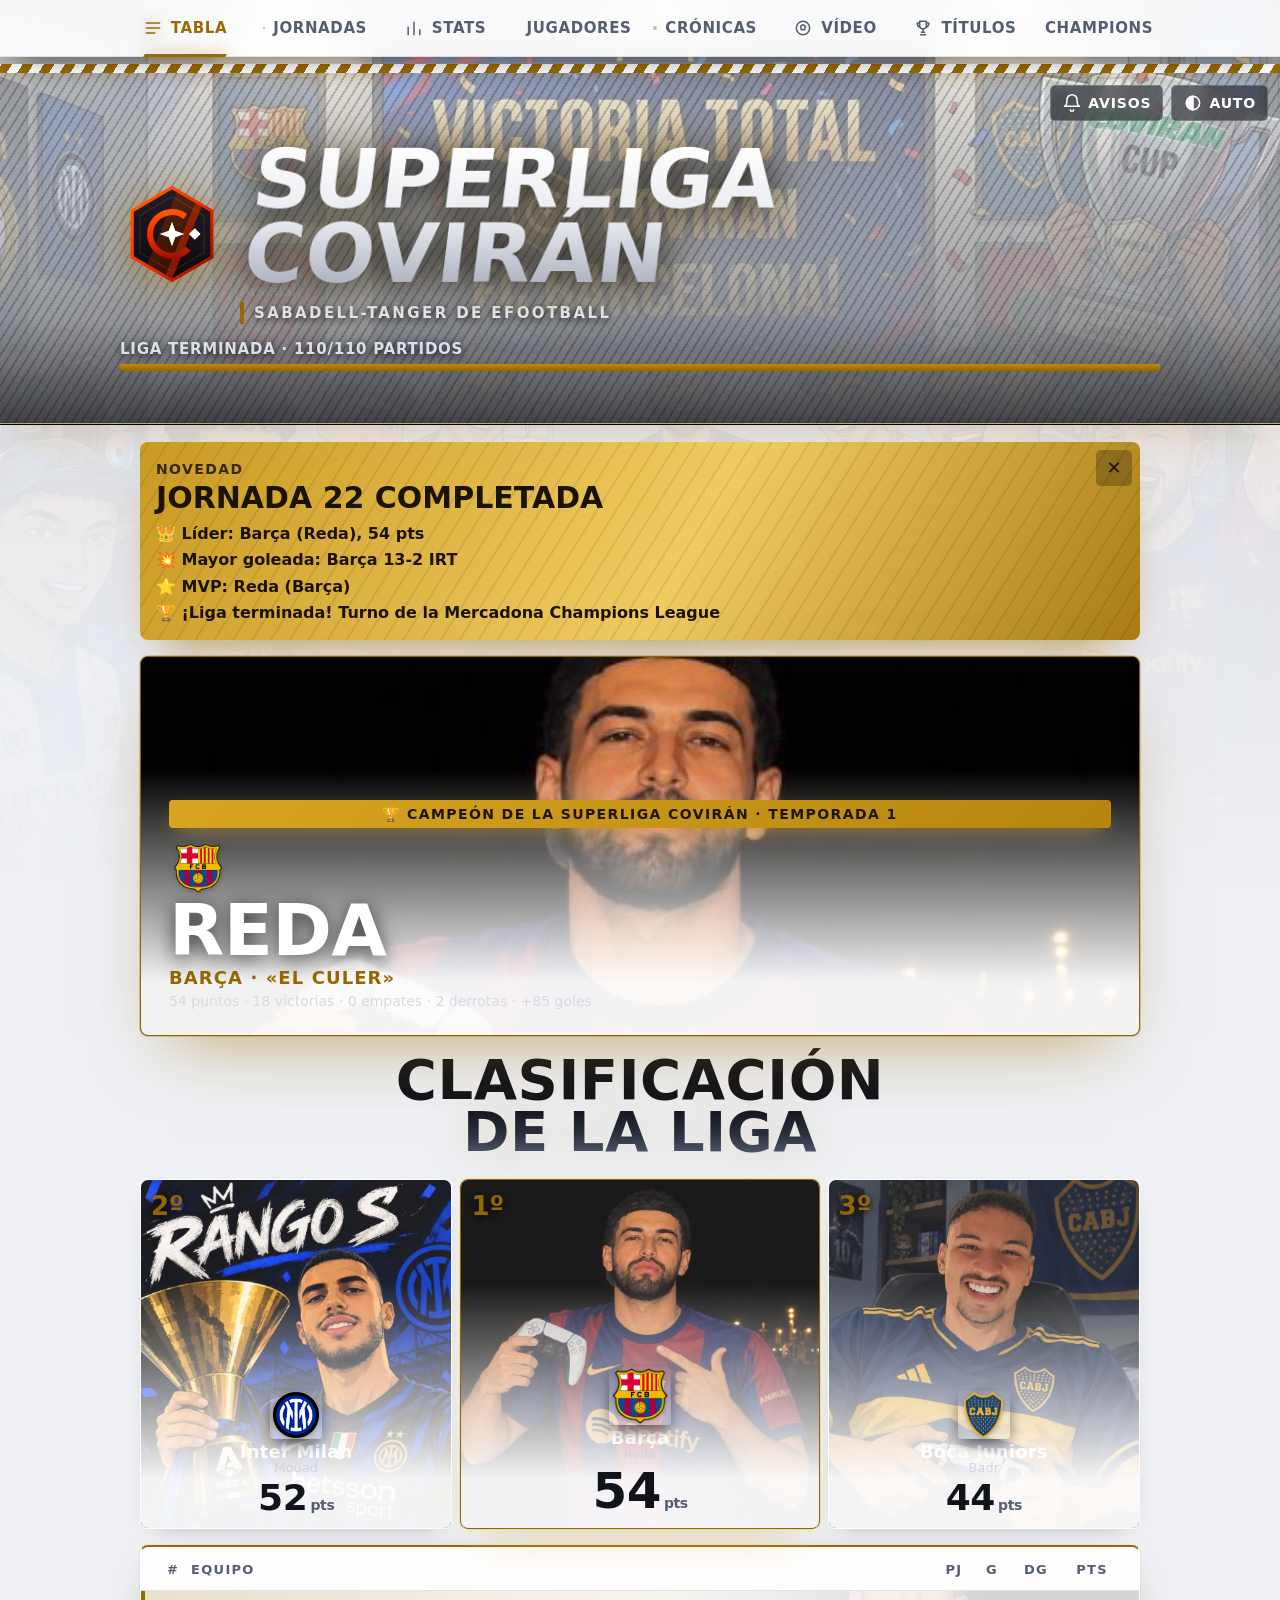
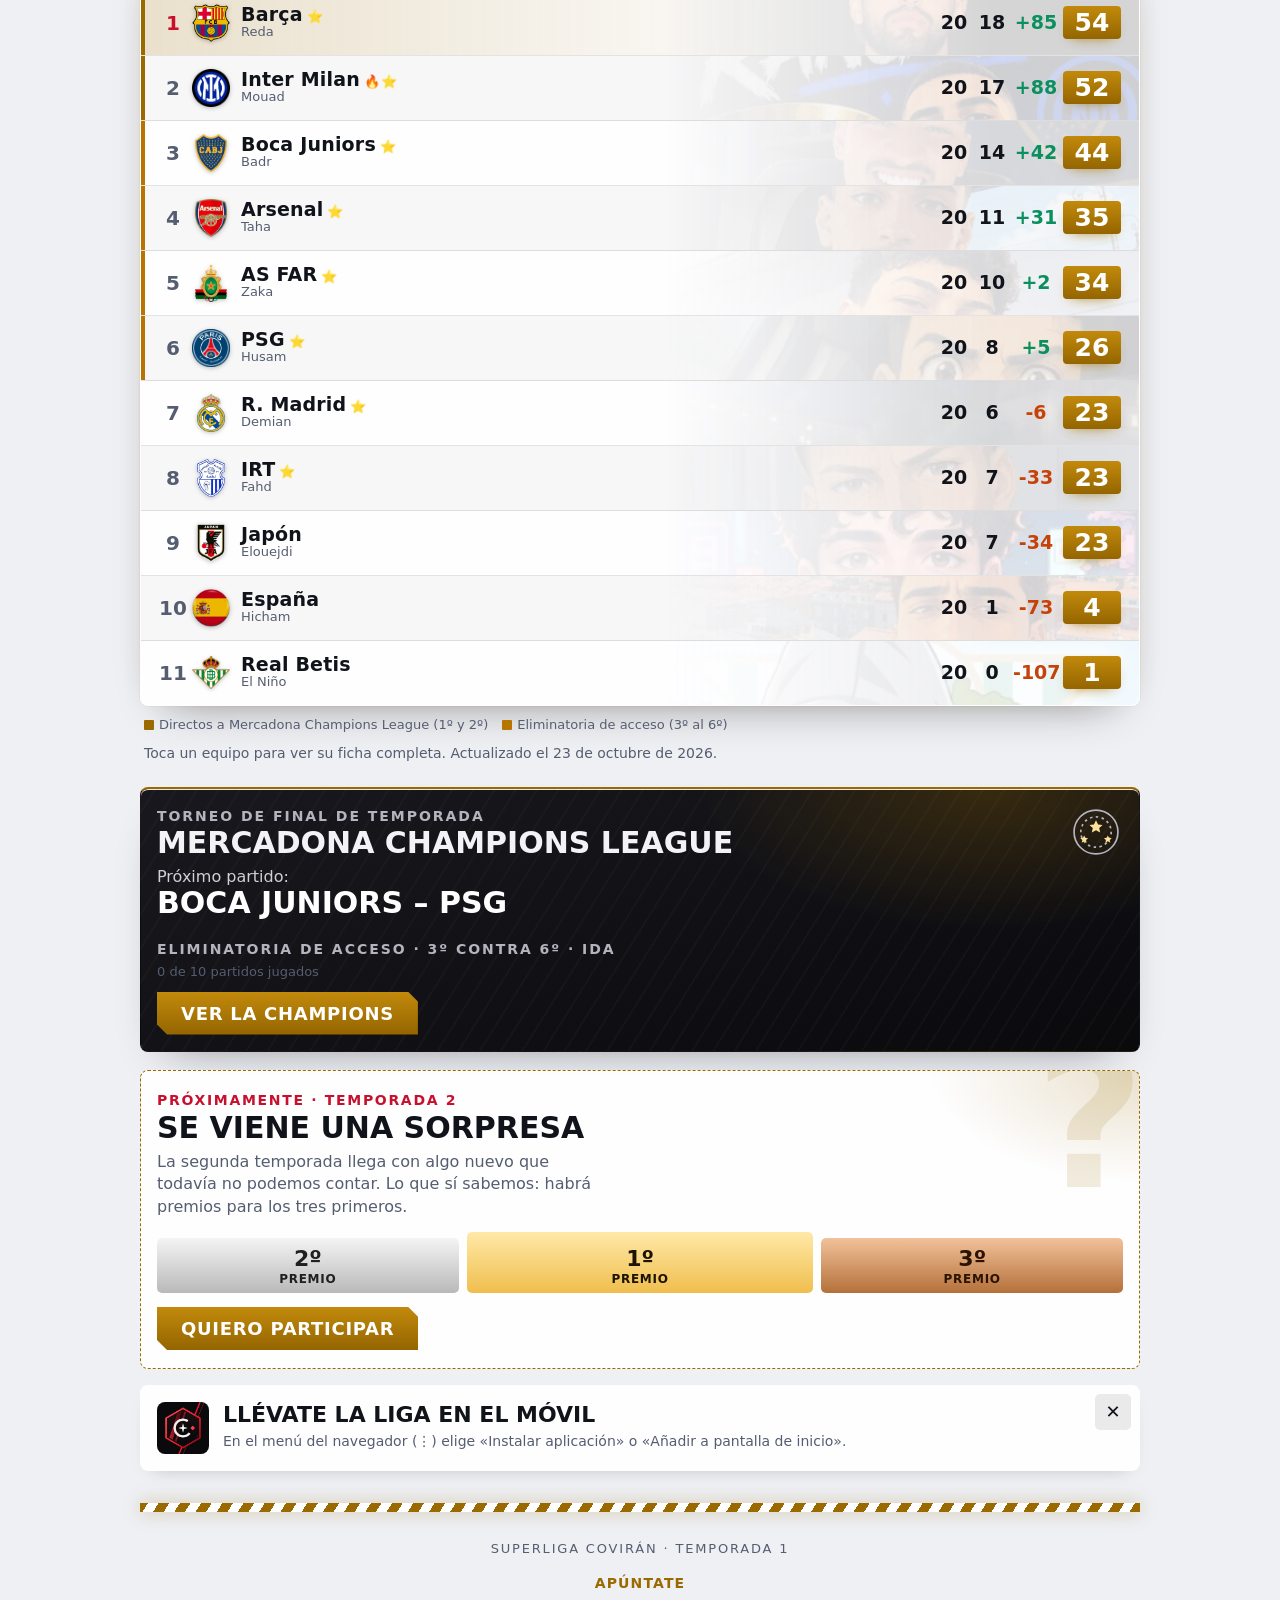
==== commit 79286577: "Directos: los jugadores emiten su partido con Twitch, Kick o YouTube y la web lo muestra, con guía p" ====
--- a/index.html
+++ b/index.html
@@ -6,7 +6,7 @@
 <title>Superliga Covirán · Liga de eFootball entre amigos</title>
 <meta name="description" content="Clasificación, jornadas, estadísticas, crónicas y golazos de la Superliga Covirán de eFootball, con la Mercadona Champions League. Se actualiza tras cada jornada.">
 <link rel="canonical" href="https://eldelvnoche.github.io/Coviran-SuperLeague/">
-<meta http-equiv="Content-Security-Policy" content="default-src 'self'; script-src 'self' 'sha256-vlavhpIt9+sV0vHpMf5tTJeeoW6gwg7eRBWo0oKsmaM='; style-src 'self' 'unsafe-inline' https://fonts.googleapis.com; font-src https://fonts.gstatic.com; img-src 'self' data: https:; media-src 'self'; frame-src https://www.youtube-nocookie.com; connect-src 'self' https://*.supabase.co; manifest-src 'self'; worker-src 'self'; base-uri 'self'; form-action 'none'; object-src 'none'">
+<meta http-equiv="Content-Security-Policy" content="default-src 'self'; script-src 'self' 'sha256-vlavhpIt9+sV0vHpMf5tTJeeoW6gwg7eRBWo0oKsmaM='; style-src 'self' 'unsafe-inline' https://fonts.googleapis.com; font-src https://fonts.gstatic.com; img-src 'self' data: blob: https:; media-src 'self'; frame-src https://www.youtube-nocookie.com https://player.twitch.tv https://player.kick.com; connect-src 'self' https://*.supabase.co; manifest-src 'self'; worker-src 'self'; base-uri 'self'; form-action 'none'; object-src 'none'">
 <meta name="referrer" content="strict-origin-when-cross-origin">
 <meta property="og:type" content="website">
 <meta property="og:site_name" content="Superliga Covirán">
@@ -49,12 +49,13 @@
 <header><div><img class="logo" src="logo.svg" width="104" height="104" alt="Logo de la Superliga Covirán" fetchpriority="high"><div><h1>Superliga<br>Covirán</h1><span class="sub">Sabadell-Tanger de eFootball</span></div></div>
 <div class="prog" id="prog" hidden><span id="progt"></span><span class="bar"><i id="progb" style="width:0"></i></span></div>
 <div class="tsw" id="tsw" hidden><label for="tsel">Ver</label><select id="tsel"></select></div>
-<button class="tema" id="tema" type="button"></button></header>
+<div class="tools"><button class="tema" id="avisos" type="button" hidden></button><button class="tema" id="cuenta" type="button" hidden></button><button class="tema" id="tema" type="button"></button></div></header>
 <main id="contenido" tabindex="-1">
 <p class="err" id="err" role="alert" hidden></p>
 <div id="archb"></div>
 
 <section id="v1" role="tabpanel" aria-labelledby="t1" tabindex="-1">
+<div id="live"></div>
 <div id="aviso"></div>
 <div id="next"></div>
 <div id="champ"></div>
@@ -108,10 +109,10 @@
 <h2 class="vt">Jugadores<b>de la liga</b></h2><div class="card" id="pl"></div></section>
 
 <section id="v5" role="tabpanel" aria-labelledby="t5" tabindex="-1" hidden>
-<h2 class="vt">Crónicas<b>de la liga</b></h2><div class="card" id="po"></div></section>
+<h2 class="vt">Crónicas<b>de la liga</b></h2><div id="comp"></div><div class="card" id="po"></div></section>
 
 <section id="v6" role="tabpanel" aria-labelledby="t6" tabindex="-1" hidden>
-<h2 class="vt">Goles<b>bonitos</b></h2><div id="condis"></div><div class="card" id="go"></div></section>
+<h2 class="vt">Vídeo<b>y directos</b></h2><div class="chips sm" id="vch" hidden><button type="button" data-vs="0" aria-pressed="true">Golazos</button><button type="button" data-vs="1" aria-pressed="false">Directos <span id="vlive"></span></button></div><div id="vg"><div id="condis"></div><div class="card" id="go"></div></div><div id="dir" hidden></div></section>
 <section id="v7" role="tabpanel" aria-labelledby="t7" tabindex="-1" hidden>
 <h2 class="vt">Títulos<b>y ranking</b></h2>
 <div class="chips sm" id="tch"></div>
@@ -133,10 +134,13 @@
 <button role="tab" id="t3" aria-controls="v3" aria-selected="false"><svg viewBox="0 0 24 24"><path d="M5 20V11M12 20V5M19 20v-6"/></svg>Stats</button>
 <button role="tab" id="t4" aria-controls="v4" aria-selected="false"><svg viewBox="0 0 24 24"><circle cx="9" cy="8" r="3"/><path d="M3 20c0-3.5 2.7-6 6-6s6 2.5 6 6"/><circle cx="17" cy="9" r="2.4"/><path d="M16.5 14.2c2.6.2 4.5 2.2 4.5 4.8"/></svg>Jugadores</button>
 <button role="tab" id="t5" aria-controls="v5" aria-selected="false"><svg viewBox="0 0 24 24"><path d="M6 4h12v16H6z"/><path d="M9 8h6M9 12h6M9 16h4"/></svg>Crónicas</button>
-<button role="tab" id="t6" aria-controls="v6" aria-selected="false"><svg viewBox="0 0 24 24"><circle cx="12" cy="12" r="8"/><path d="M12 8l3 2-1 4h-4l-1-4z"/></svg>Golazos</button>
+<button role="tab" id="t6" aria-controls="v6" aria-selected="false"><svg viewBox="0 0 24 24"><circle cx="12" cy="12" r="8"/><path d="M12 8l3 2-1 4h-4l-1-4z"/></svg>Vídeo</button>
 <button role="tab" id="t7" aria-controls="v7" aria-selected="false"><svg viewBox="0 0 24 24"><path d="M8 4h8v5a4 4 0 0 1-8 0z"/><path d="M8 6H5c0 3 1 4.5 3 5M16 6h3c0 3-1 4.5-3 5M12 13v4M9 20h6M10 17h4"/></svg>Títulos</button>
 <button role="tab" id="t8" aria-controls="v8" aria-selected="false"><svg viewBox="0 0 24 24"><path d="M12 3l2.6 5.4 5.9.8-4.3 4.1 1 5.8L12 16.4 6.8 19.1l1-5.8-4.3-4.1 5.9-.8z"/></svg>Champions</button>
 </div></nav>
 <script src="app.js" defer></script>
+<script src="comunidad.js" defer></script>
+<script src="avisos.js" defer></script>
+<script src="directos.js" defer></script>
 </body>
 </html>
--- a/styles.css
+++ b/styles.css
@@ -63,7 +63,8 @@
 header .sub{display:block;margin:12px 0 0;padding:2px 0 2px 10px;border-left:4px solid var(--acc);color:#e9ebf1;font:600 clamp(12px,3.4vw,15px) var(--f-d);letter-spacing:.16em;text-transform:uppercase;text-shadow:0 2px 8px rgba(0,0,0,.9)}
 .prog{max-width:var(--w,680px);margin:16px auto 0;display:flex;flex-wrap:wrap;align-items:center;gap:6px 10px;font:700 15px var(--f-d);color:#dcdfe8;text-transform:uppercase;letter-spacing:.05em;text-shadow:0 2px 8px rgba(0,0,0,.9)}
 .prog .bar{flex:1 1 100%;margin-top:0;background:rgba(255,255,255,.15)}
-.tema{position:absolute;top:12px;right:12px;z-index:3;display:flex;align-items:center;gap:6px;padding:7px 11px;border:1px solid rgba(255,255,255,.2);border-radius:var(--r-sm);background:rgba(10,12,17,.55);color:#fff;font:700 14px var(--f-d);text-transform:uppercase;letter-spacing:.06em;-webkit-backdrop-filter:blur(6px);backdrop-filter:blur(6px);transition:background-color .2s}
+.tools{position:absolute;top:12px;right:12px;z-index:3;display:flex;gap:8px}
+.tema{position:static;display:flex;align-items:center;gap:6px;padding:7px 11px;border:1px solid rgba(255,255,255,.2);border-radius:var(--r-sm);background:rgba(10,12,17,.55);color:#fff;font:700 14px var(--f-d);text-transform:uppercase;letter-spacing:.06em;-webkit-backdrop-filter:blur(6px);backdrop-filter:blur(6px);transition:background-color .2s}
 .tema:hover{background:rgba(10,12,17,.8)}
 .tema svg{width:20px;height:20px;fill:none;stroke:currentColor;stroke-width:1.8;stroke-linecap:round;stroke-linejoin:round}
 .tsw{max-width:var(--w,680px);margin:12px auto 0;display:flex;align-items:center;gap:8px;color:#dcdfe8;font:700 14px var(--f-d);text-transform:uppercase;letter-spacing:.06em}
@@ -457,6 +458,53 @@
 .bm{grid-template-columns:1fr 76px 1fr}
 .bm .det{grid-column:1/-1;margin-top:2px;color:#b4b4bf;font:700 12px var(--f-d);letter-spacing:.1em;text-transform:uppercase;text-align:center}
 .ucm .sb em{margin-top:2px;font-size:14px;letter-spacing:.04em}
+/* comunidad: cuentas, publicaciones y comentarios */
+.compb{display:flex;flex-wrap:wrap;align-items:center;justify-content:space-between;gap:12px;margin:0 0 14px;padding:14px 16px;border:1px solid var(--line);border-left:4px solid var(--acc);border-radius:var(--r);background:var(--glass)}
+.compb b{display:block;font:800 22px/1 var(--f-d);text-transform:uppercase}
+.compb .tt{margin-top:4px;font-size:14px}
+.po.comu{border-left:3px solid var(--acc)}
+.pau{display:flex;align-items:center;justify-content:space-between;gap:10px;margin:0 0 10px}
+.by{display:inline-flex;align-items:center;gap:7px;font-weight:600}
+.cm{margin-top:14px;padding-top:12px;border-top:1px solid var(--line)}
+.cmb,.lk{padding:6px 2px;border:0;background:none;color:var(--acc);font:800 16px var(--f-d);letter-spacing:.04em;text-transform:uppercase}
+.lk{display:inline;padding:0;text-decoration:underline;font-size:14px}
+.cmb b{color:var(--text)}
+.cmi{padding:10px 0;border-bottom:1px solid var(--line)}.cmi:last-of-type{border-bottom:0}
+.cmh{display:flex;align-items:center;gap:8px;font-size:14px}
+.cmt{margin-left:auto;color:var(--mute);font-size:12px}
+.cmi p{margin:6px 0 0;font-size:15px}
+.cmf{display:block;max-width:100%;max-height:360px;margin-top:8px;border:1px solid var(--line);border-radius:var(--r-sm)}
+.cmx{padding:2px 8px;border:1px solid var(--line);border-radius:var(--r-sm);background:none;color:var(--mute);font-size:12px}
+.cmx:hover{color:var(--loss);border-color:var(--loss)}
+.cmform{display:grid;gap:8px;margin-top:10px}
+.cmform textarea,.frm textarea,.frm select{width:100%;padding:10px 12px;border:1px solid var(--line);border-radius:var(--r-sm);background:var(--panel);color:var(--text);resize:vertical}
+.cmact{display:flex;flex-wrap:wrap;align-items:center;gap:10px}
+.cmact .cta{margin-left:auto;padding:8px 18px;font-size:16px}
+.fbtn{display:inline-flex;align-items:center;gap:6px;padding:8px 12px;border:1px dashed var(--line);border-radius:var(--r-sm);color:var(--text);font-weight:600;font-size:14px;cursor:pointer}
+.fbtn:hover{border-color:var(--acc)}
+@media (max-width:480px){#avisos span{display:none}.tools{gap:6px}}
+/* directos */
+.livb{display:flex;align-items:center;gap:12px;width:100%;margin:0 0 10px;padding:12px 14px;border:1px solid rgba(229,23,63,.55);border-left:4px solid var(--red);border-radius:var(--r);background:linear-gradient(90deg,rgba(229,23,63,.18),var(--glass) 70%);color:var(--text);text-align:left}
+.livb b{display:block;font:800 18px/1.1 var(--f-d);text-transform:uppercase}
+.livb em{display:block;font-style:normal;color:var(--mute);font-size:13px}
+.livb .live-dot{flex:none}
+.livv{margin-left:auto;color:var(--acc);font:800 16px var(--f-d);text-transform:uppercase}
+.dcard{margin:0 0 14px;padding:14px 16px;border:1px solid var(--line);border-top:2px solid var(--red);border-radius:var(--r);background:var(--glass);box-shadow:var(--sh1)}
+.dh{display:flex;flex-wrap:wrap;align-items:center;gap:4px 8px}
+.dh b{font:800 20px var(--f-d);text-transform:uppercase}
+.dcard h3{margin:6px 0 10px;font:700 22px/1.1 var(--f-d);text-transform:uppercase}
+.dplay{position:relative;aspect-ratio:16/9;border-radius:var(--r-sm);overflow:hidden;background:#000}
+.dplay iframe{position:absolute;inset:0;width:100%;height:100%;border:0}
+.dact{display:flex;flex-wrap:wrap;gap:8px;margin-top:10px}
+.dact .lnk{margin-top:0}
+.guia details{margin:0 0 8px;border:1px solid var(--line);border-radius:var(--r);background:var(--glass)}
+.guia summary{padding:12px 14px;cursor:pointer;font:800 18px var(--f-d);text-transform:uppercase;list-style:none}
+.guia summary::-webkit-details-marker{display:none}
+.guia summary::after{content:"+";float:right;color:var(--acc)}
+.guia details[open] summary::after{content:"–"}
+.guia details>*:not(summary){margin:0 14px 12px;font-size:15px}
+.guia ol,.guia ul{padding-left:20px}
+.guia li{margin:6px 0}
 /* pie */
 .ft{padding:16px 0 0;text-align:center;color:var(--mute);font:500 13px var(--f-d);letter-spacing:.14em;text-transform:uppercase}
 .ftl{display:flex;flex-wrap:wrap;justify-content:center;gap:8px 16px;margin-top:10px;font:700 14px var(--f-d);text-transform:uppercase;letter-spacing:.08em}
--- a/styles.css
+++ b/styles.css
@@ -63,7 +63,8 @@
 header .sub{display:block;margin:12px 0 0;padding:2px 0 2px 10px;border-left:4px solid var(--acc);color:#e9ebf1;font:600 clamp(12px,3.4vw,15px) var(--f-d);letter-spacing:.16em;text-transform:uppercase;text-shadow:0 2px 8px rgba(0,0,0,.9)}
 .prog{max-width:var(--w,680px);margin:16px auto 0;display:flex;flex-wrap:wrap;align-items:center;gap:6px 10px;font:700 15px var(--f-d);color:#dcdfe8;text-transform:uppercase;letter-spacing:.05em;text-shadow:0 2px 8px rgba(0,0,0,.9)}
 .prog .bar{flex:1 1 100%;margin-top:0;background:rgba(255,255,255,.15)}
-.tema{position:absolute;top:12px;right:12px;z-index:3;display:flex;align-items:center;gap:6px;padding:7px 11px;border:1px solid rgba(255,255,255,.2);border-radius:var(--r-sm);background:rgba(10,12,17,.55);color:#fff;font:700 14px var(--f-d);text-transform:uppercase;letter-spacing:.06em;-webkit-backdrop-filter:blur(6px);backdrop-filter:blur(6px);transition:background-color .2s}
+.tools{position:absolute;top:12px;right:12px;z-index:3;display:flex;gap:8px}
+.tema{position:static;display:flex;align-items:center;gap:6px;padding:7px 11px;border:1px solid rgba(255,255,255,.2);border-radius:var(--r-sm);background:rgba(10,12,17,.55);color:#fff;font:700 14px var(--f-d);text-transform:uppercase;letter-spacing:.06em;-webkit-backdrop-filter:blur(6px);backdrop-filter:blur(6px);transition:background-color .2s}
 .tema:hover{background:rgba(10,12,17,.8)}
 .tema svg{width:20px;height:20px;fill:none;stroke:currentColor;stroke-width:1.8;stroke-linecap:round;stroke-linejoin:round}
 .tsw{max-width:var(--w,680px);margin:12px auto 0;display:flex;align-items:center;gap:8px;color:#dcdfe8;font:700 14px var(--f-d);text-transform:uppercase;letter-spacing:.06em}
@@ -457,6 +458,53 @@
 .bm{grid-template-columns:1fr 76px 1fr}
 .bm .det{grid-column:1/-1;margin-top:2px;color:#b4b4bf;font:700 12px var(--f-d);letter-spacing:.1em;text-transform:uppercase;text-align:center}
 .ucm .sb em{margin-top:2px;font-size:14px;letter-spacing:.04em}
+/* comunidad: cuentas, publicaciones y comentarios */
+.compb{display:flex;flex-wrap:wrap;align-items:center;justify-content:space-between;gap:12px;margin:0 0 14px;padding:14px 16px;border:1px solid var(--line);border-left:4px solid var(--acc);border-radius:var(--r);background:var(--glass)}
+.compb b{display:block;font:800 22px/1 var(--f-d);text-transform:uppercase}
+.compb .tt{margin-top:4px;font-size:14px}
+.po.comu{border-left:3px solid var(--acc)}
+.pau{display:flex;align-items:center;justify-content:space-between;gap:10px;margin:0 0 10px}
+.by{display:inline-flex;align-items:center;gap:7px;font-weight:600}
+.cm{margin-top:14px;padding-top:12px;border-top:1px solid var(--line)}
+.cmb,.lk{padding:6px 2px;border:0;background:none;color:var(--acc);font:800 16px var(--f-d);letter-spacing:.04em;text-transform:uppercase}
+.lk{display:inline;padding:0;text-decoration:underline;font-size:14px}
+.cmb b{color:var(--text)}
+.cmi{padding:10px 0;border-bottom:1px solid var(--line)}.cmi:last-of-type{border-bottom:0}
+.cmh{display:flex;align-items:center;gap:8px;font-size:14px}
+.cmt{margin-left:auto;color:var(--mute);font-size:12px}
+.cmi p{margin:6px 0 0;font-size:15px}
+.cmf{display:block;max-width:100%;max-height:360px;margin-top:8px;border:1px solid var(--line);border-radius:var(--r-sm)}
+.cmx{padding:2px 8px;border:1px solid var(--line);border-radius:var(--r-sm);background:none;color:var(--mute);font-size:12px}
+.cmx:hover{color:var(--loss);border-color:var(--loss)}
+.cmform{display:grid;gap:8px;margin-top:10px}
+.cmform textarea,.frm textarea,.frm select{width:100%;padding:10px 12px;border:1px solid var(--line);border-radius:var(--r-sm);background:var(--panel);color:var(--text);resize:vertical}
+.cmact{display:flex;flex-wrap:wrap;align-items:center;gap:10px}
+.cmact .cta{margin-left:auto;padding:8px 18px;font-size:16px}
+.fbtn{display:inline-flex;align-items:center;gap:6px;padding:8px 12px;border:1px dashed var(--line);border-radius:var(--r-sm);color:var(--text);font-weight:600;font-size:14px;cursor:pointer}
+.fbtn:hover{border-color:var(--acc)}
+@media (max-width:480px){#avisos span{display:none}.tools{gap:6px}}
+/* directos */
+.livb{display:flex;align-items:center;gap:12px;width:100%;margin:0 0 10px;padding:12px 14px;border:1px solid rgba(229,23,63,.55);border-left:4px solid var(--red);border-radius:var(--r);background:linear-gradient(90deg,rgba(229,23,63,.18),var(--glass) 70%);color:var(--text);text-align:left}
+.livb b{display:block;font:800 18px/1.1 var(--f-d);text-transform:uppercase}
+.livb em{display:block;font-style:normal;color:var(--mute);font-size:13px}
+.livb .live-dot{flex:none}
+.livv{margin-left:auto;color:var(--acc);font:800 16px var(--f-d);text-transform:uppercase}
+.dcard{margin:0 0 14px;padding:14px 16px;border:1px solid var(--line);border-top:2px solid var(--red);border-radius:var(--r);background:var(--glass);box-shadow:var(--sh1)}
+.dh{display:flex;flex-wrap:wrap;align-items:center;gap:4px 8px}
+.dh b{font:800 20px var(--f-d);text-transform:uppercase}
+.dcard h3{margin:6px 0 10px;font:700 22px/1.1 var(--f-d);text-transform:uppercase}
+.dplay{position:relative;aspect-ratio:16/9;border-radius:var(--r-sm);overflow:hidden;background:#000}
+.dplay iframe{position:absolute;inset:0;width:100%;height:100%;border:0}
+.dact{display:flex;flex-wrap:wrap;gap:8px;margin-top:10px}
+.dact .lnk{margin-top:0}
+.guia details{margin:0 0 8px;border:1px solid var(--line);border-radius:var(--r);background:var(--glass)}
+.guia summary{padding:12px 14px;cursor:pointer;font:800 18px var(--f-d);text-transform:uppercase;list-style:none}
+.guia summary::-webkit-details-marker{display:none}
+.guia summary::after{content:"+";float:right;color:var(--acc)}
+.guia details[open] summary::after{content:"–"}
+.guia details>*:not(summary){margin:0 14px 12px;font-size:15px}
+.guia ol,.guia ul{padding-left:20px}
+.guia li{margin:6px 0}
 /* pie */
 .ft{padding:16px 0 0;text-align:center;color:var(--mute);font:500 13px var(--f-d);letter-spacing:.14em;text-transform:uppercase}
 .ftl{display:flex;flex-wrap:wrap;justify-content:center;gap:8px 16px;margin-top:10px;font:700 14px var(--f-d);text-transform:uppercase;letter-spacing:.08em}
